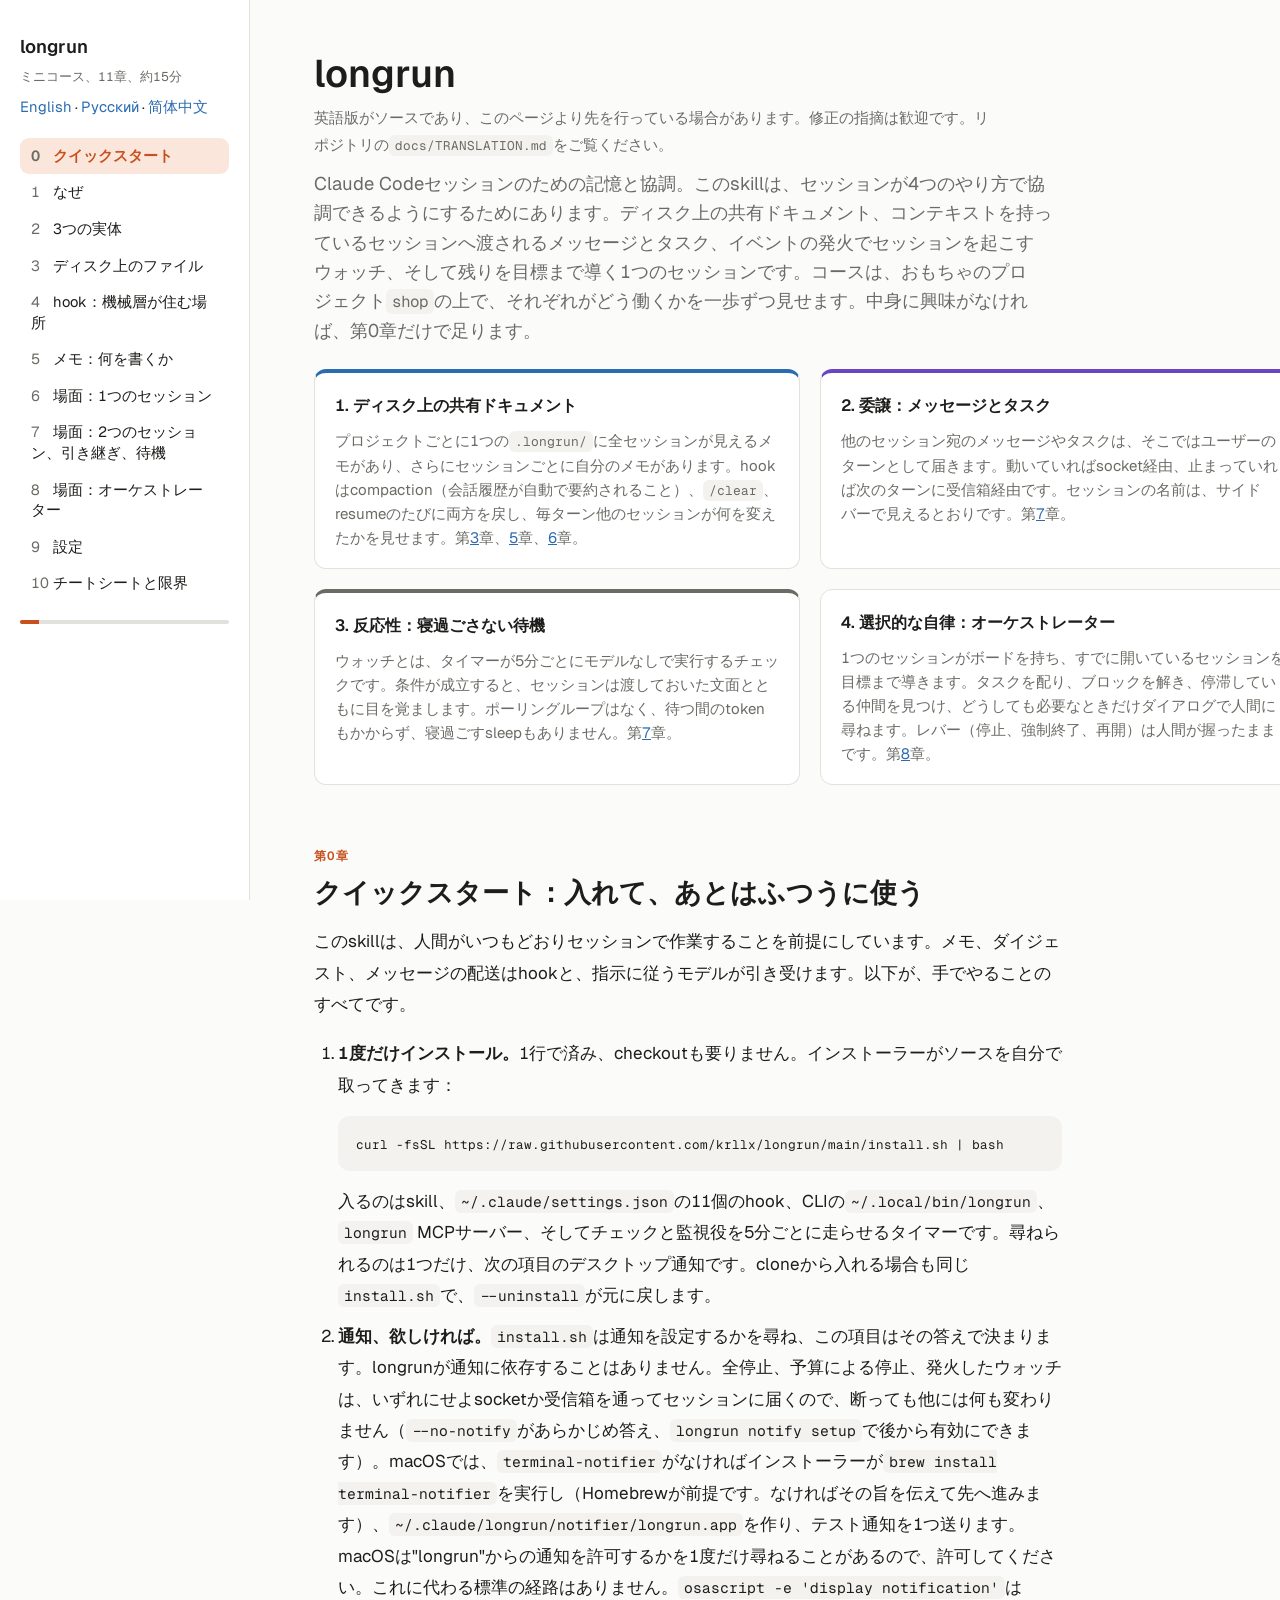
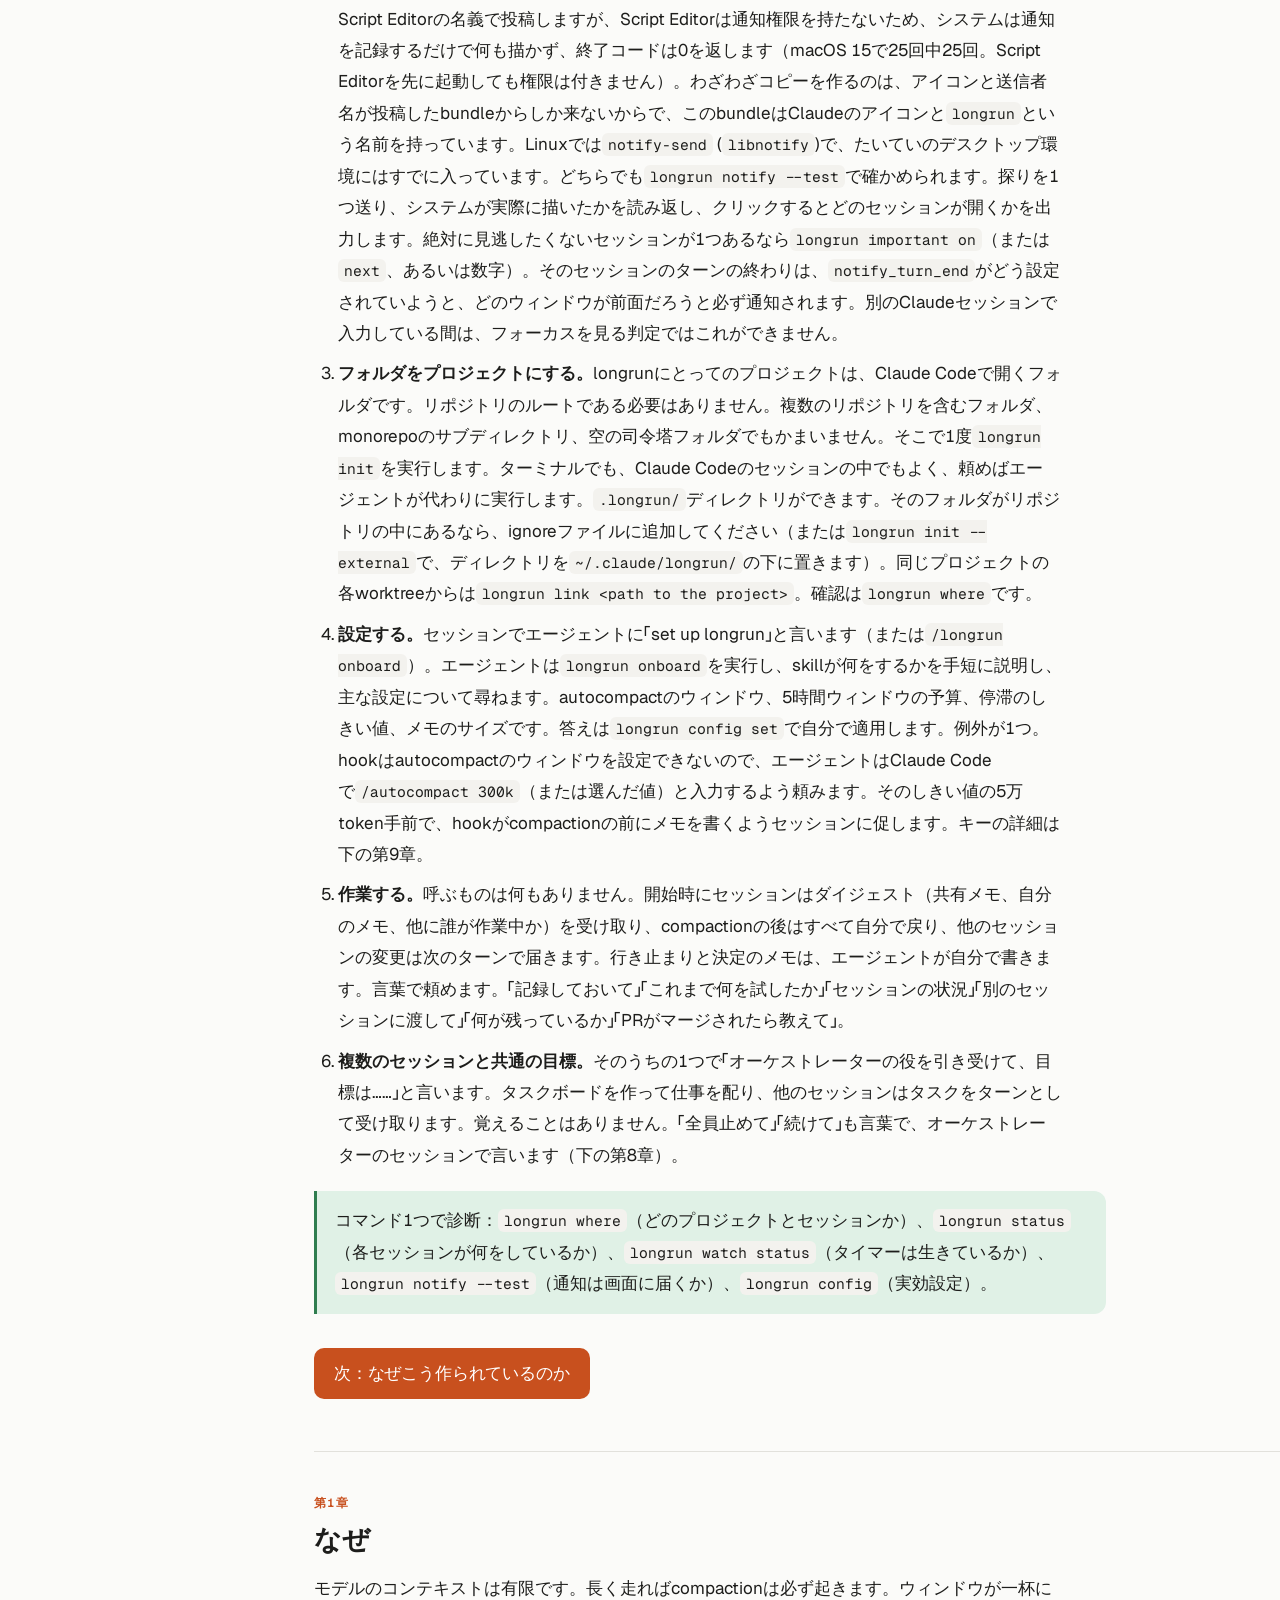
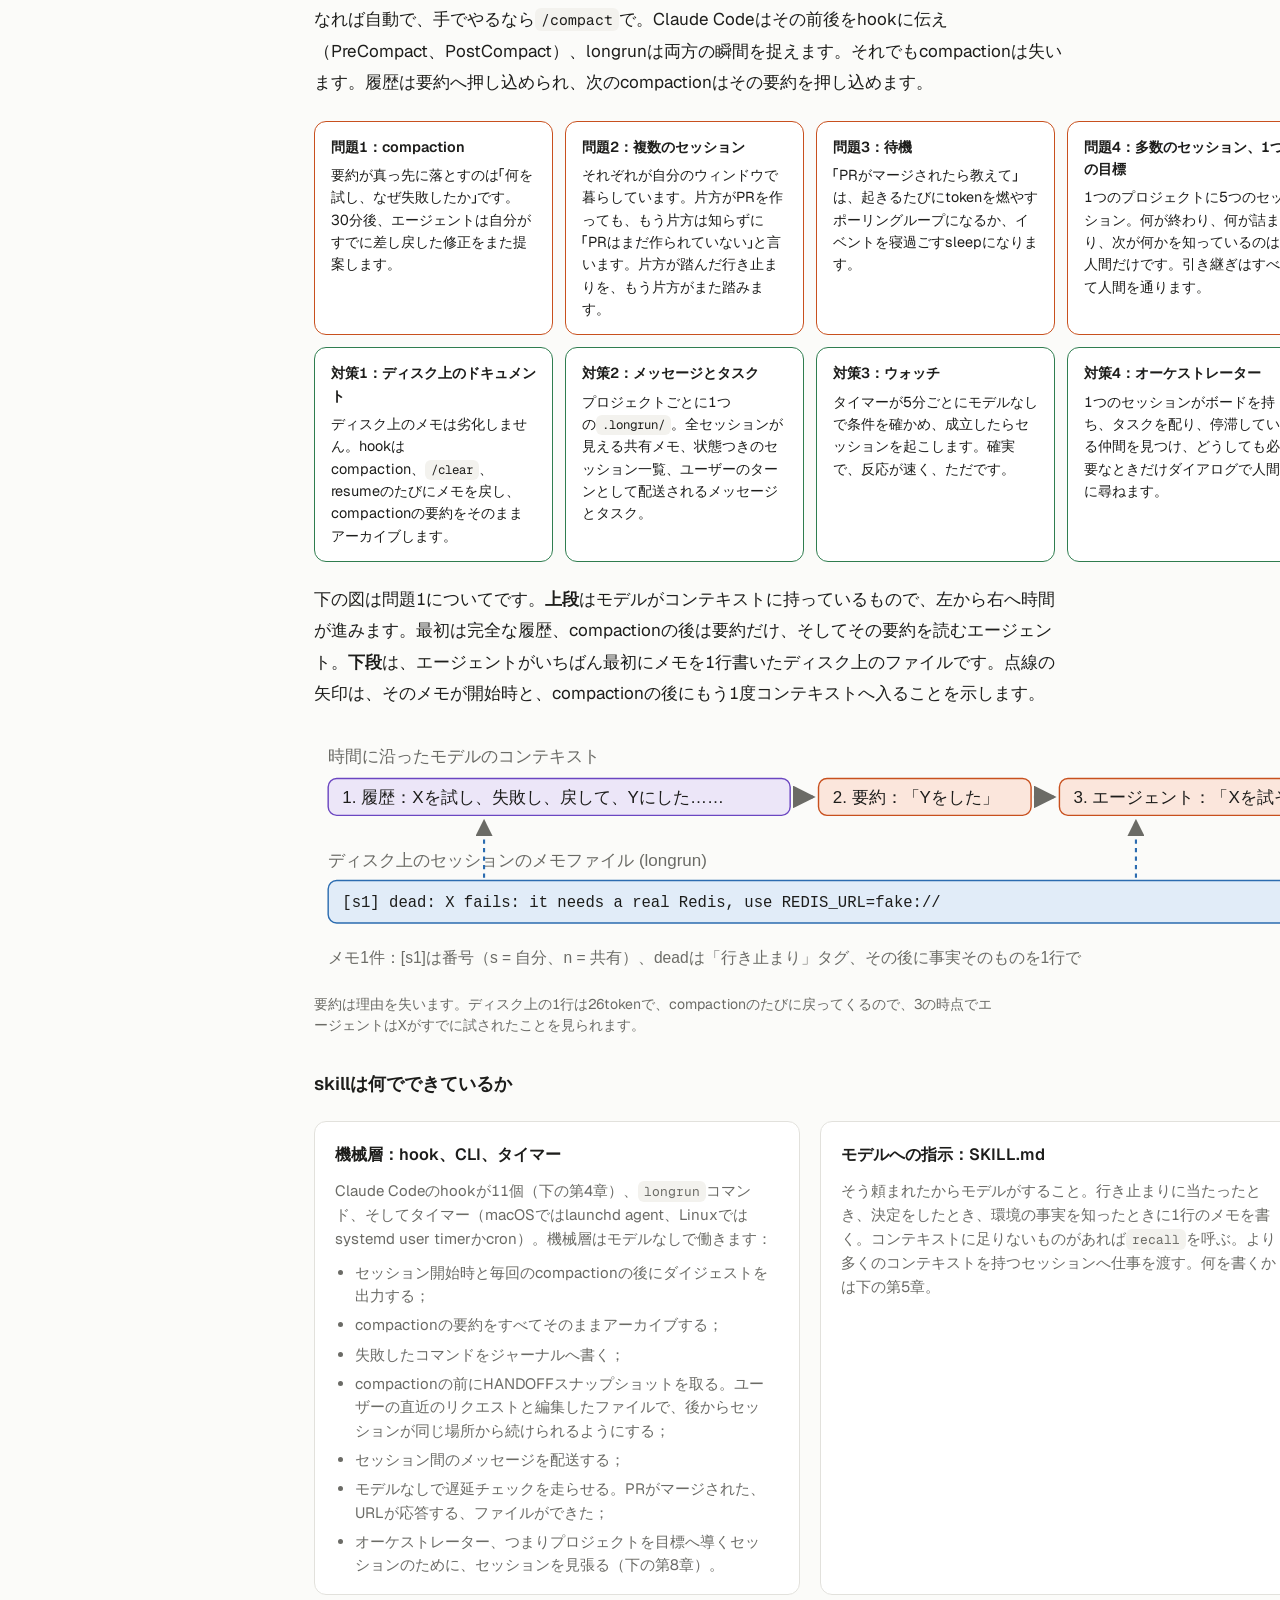
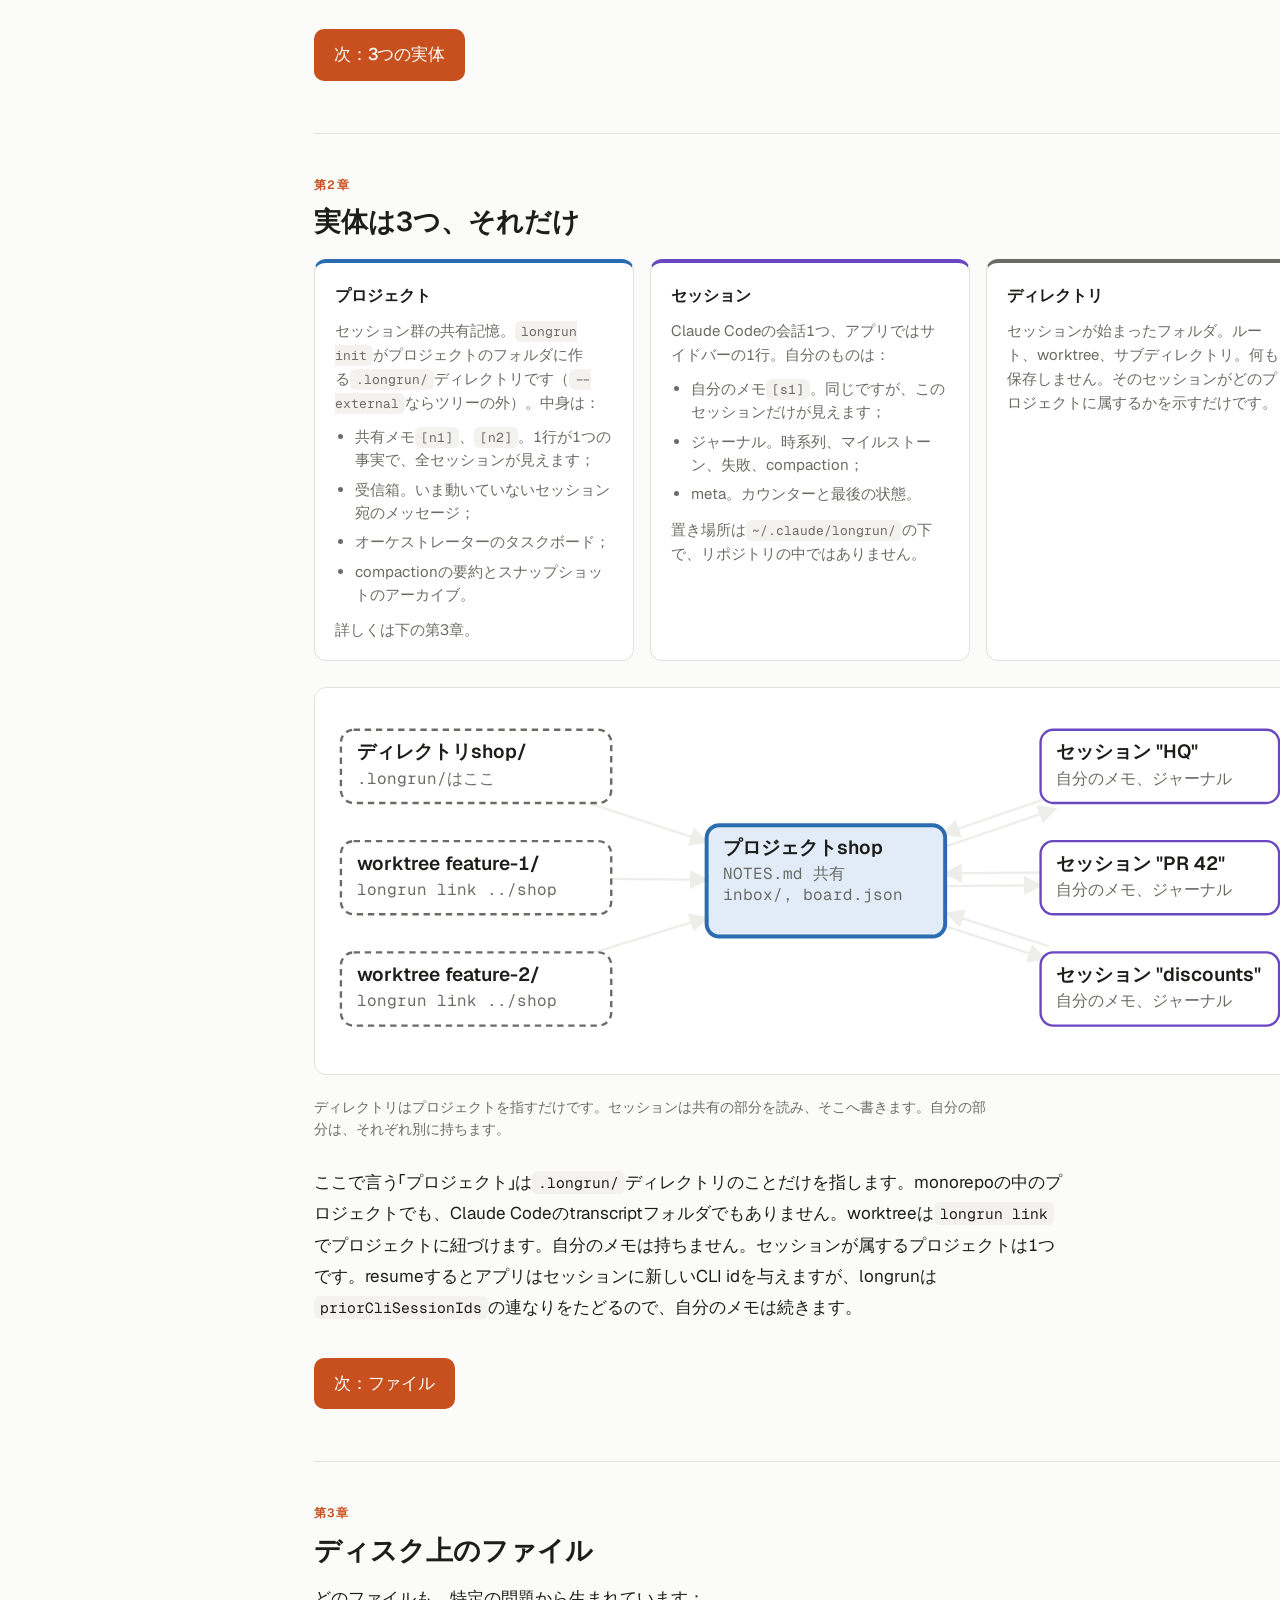
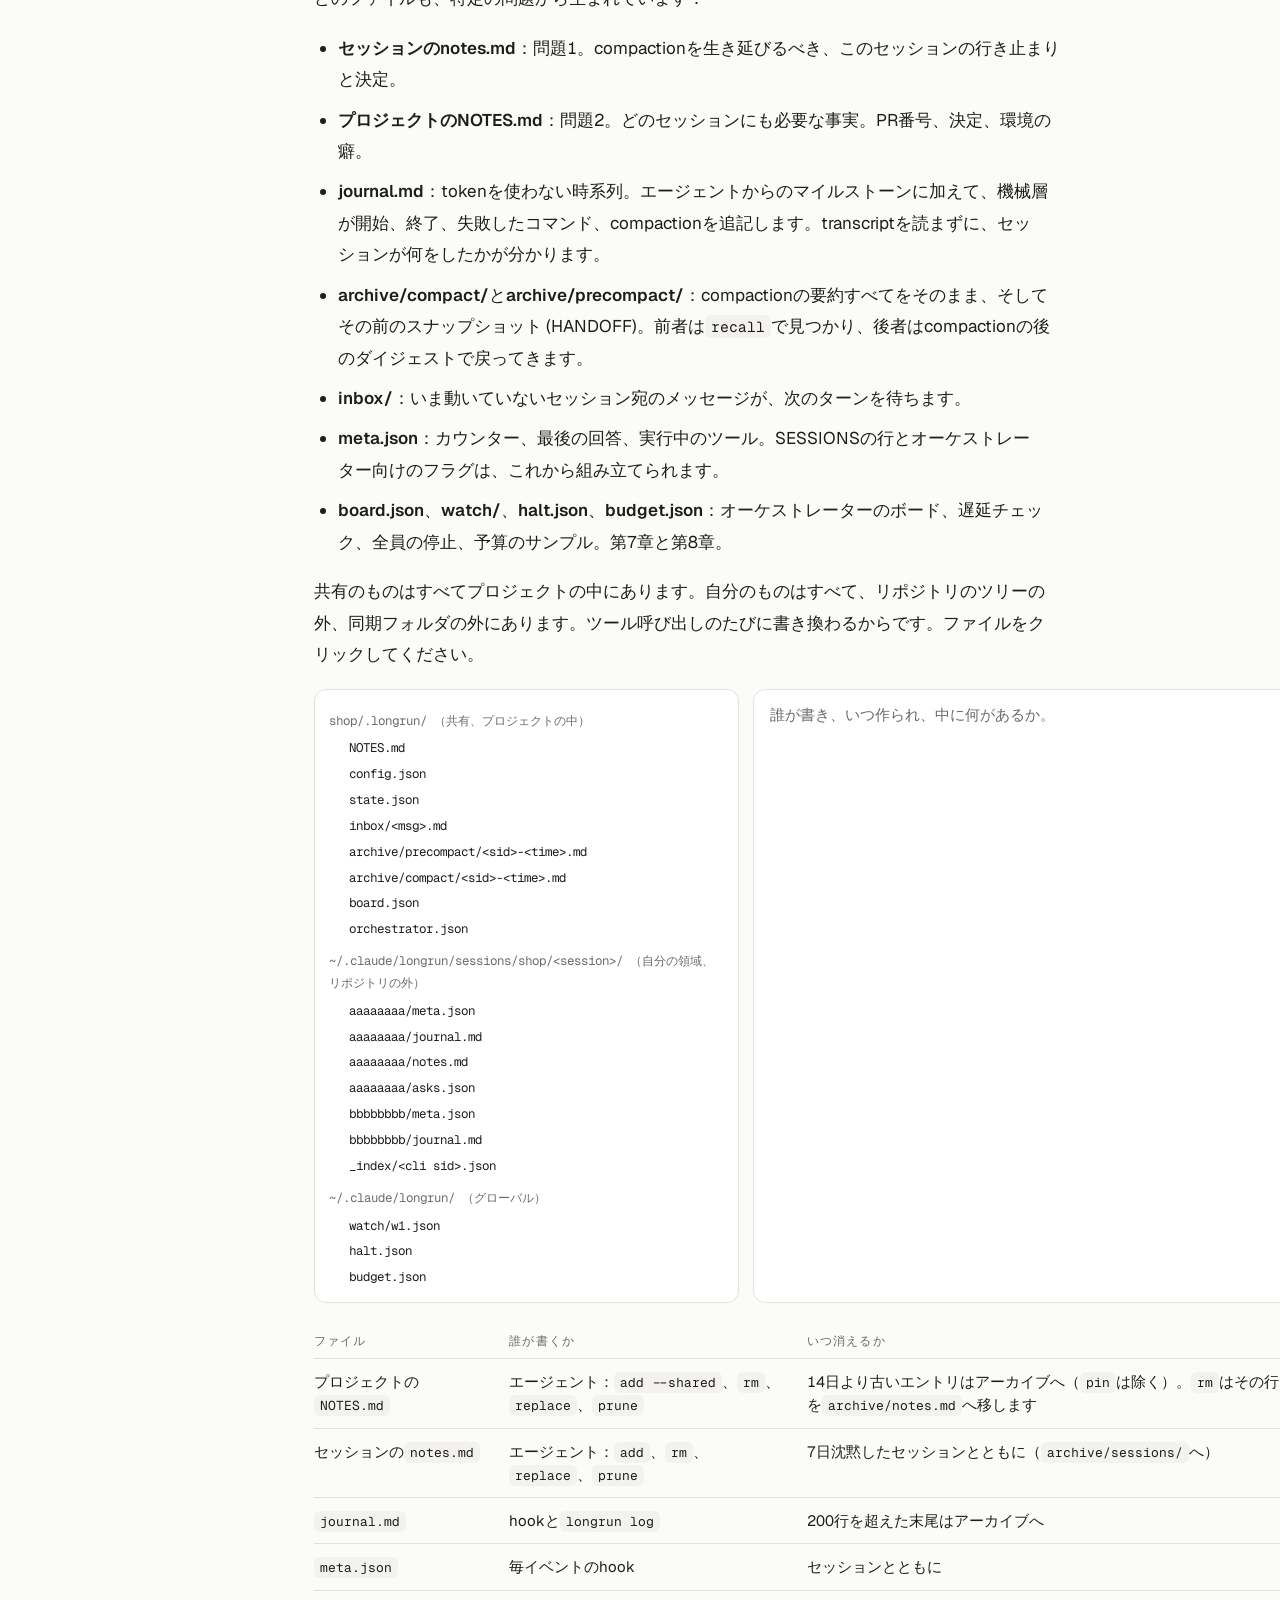
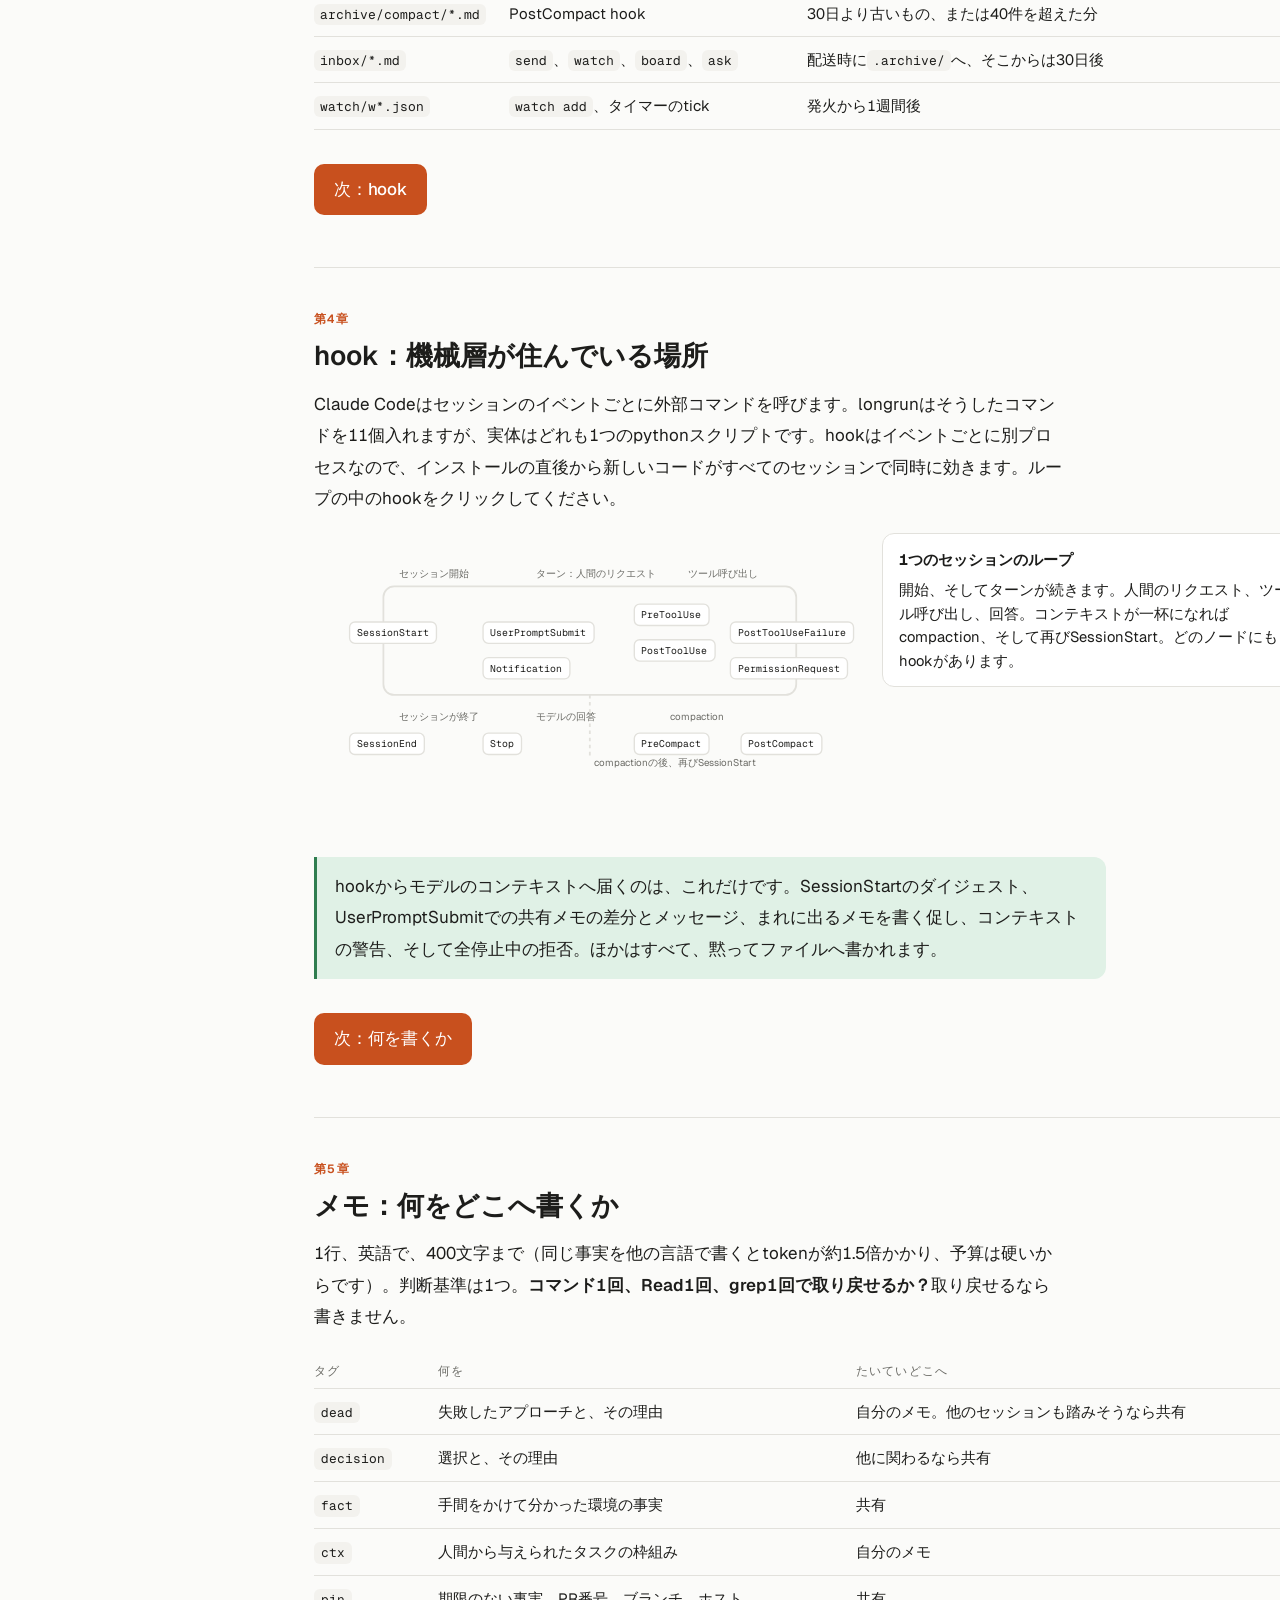
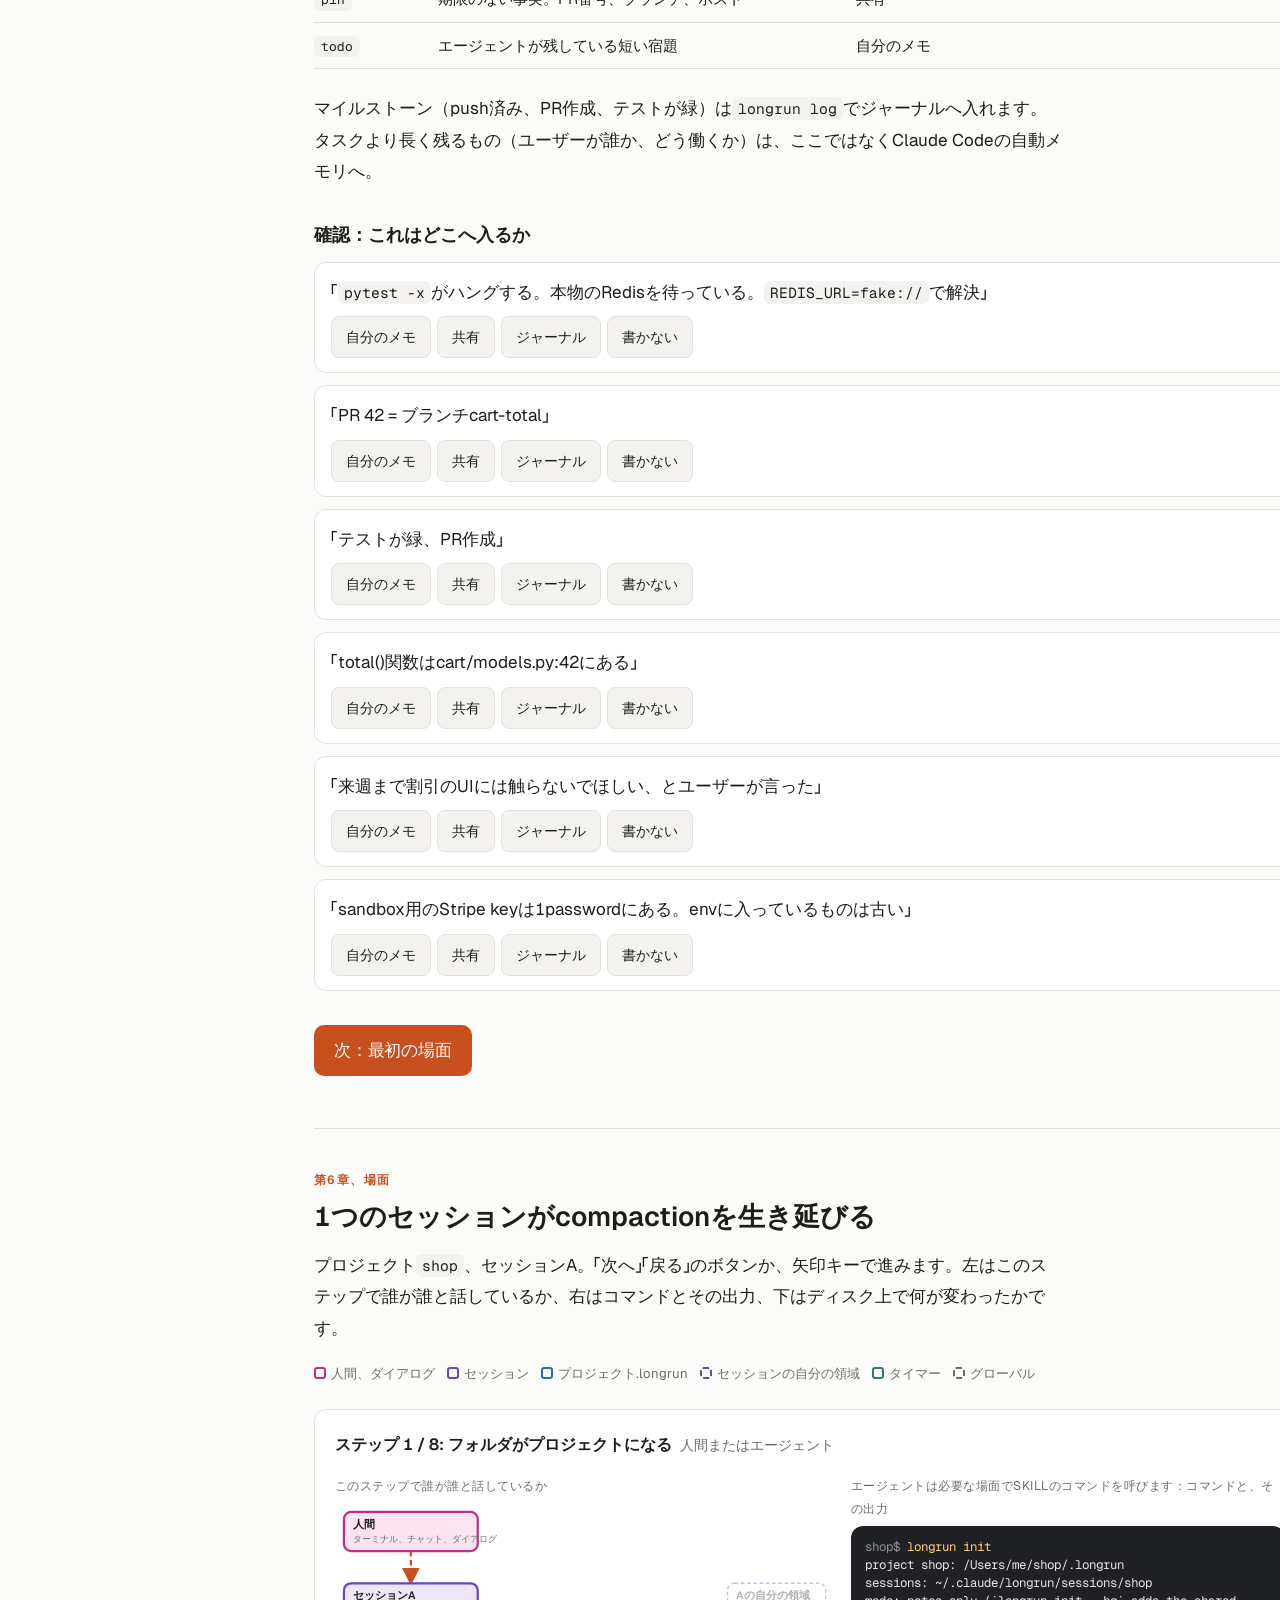
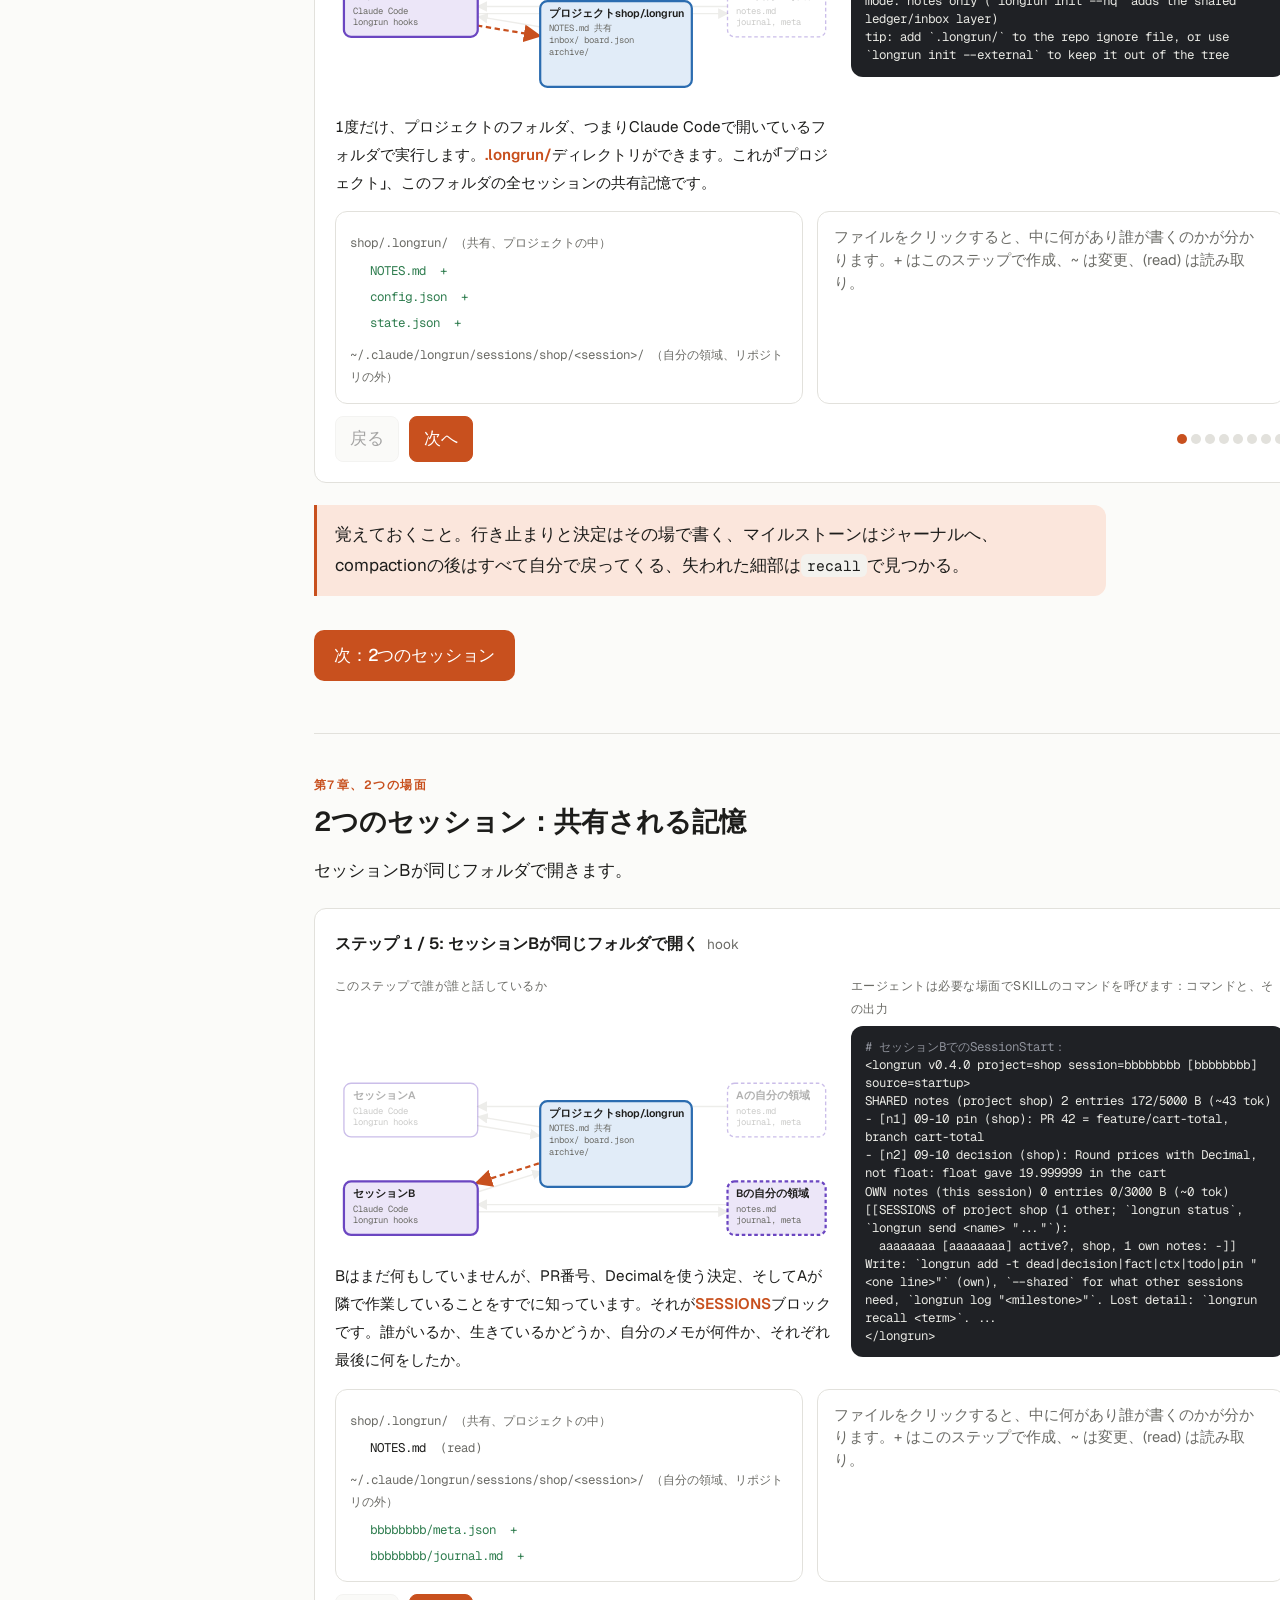
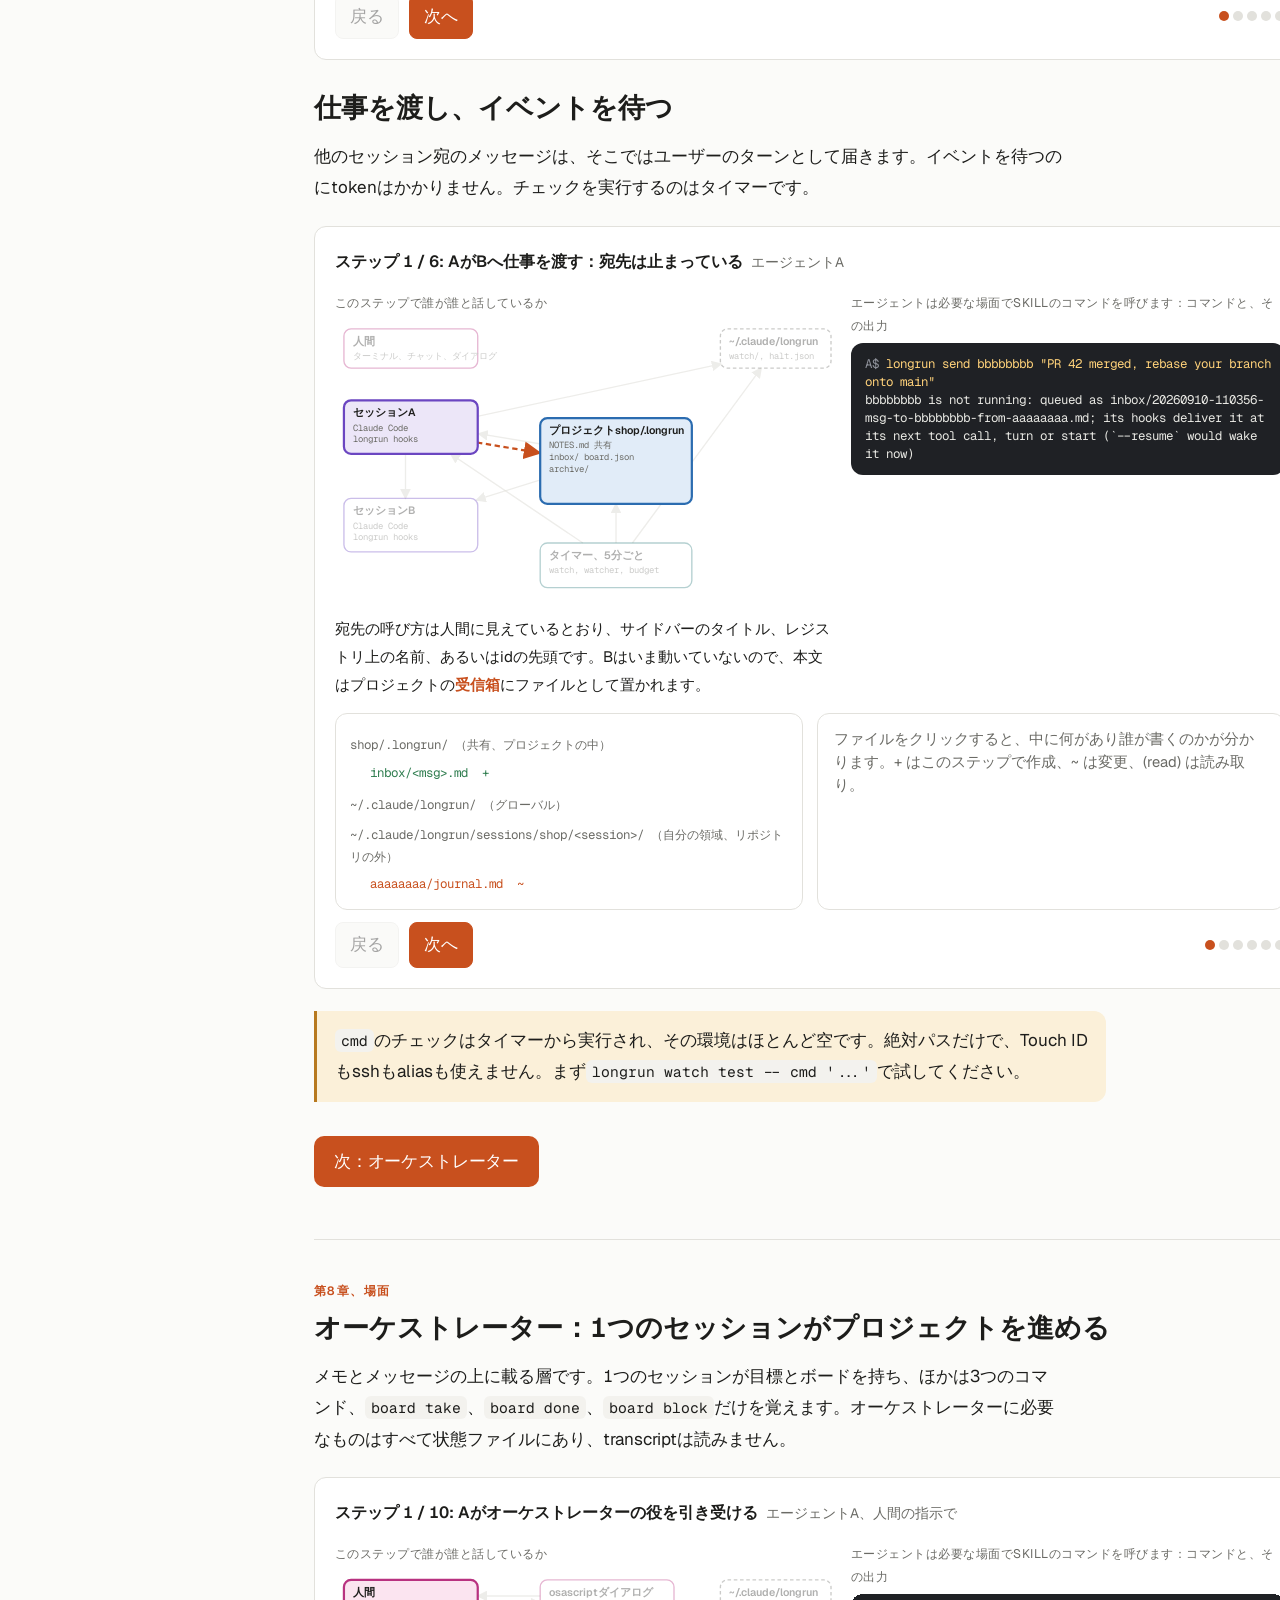
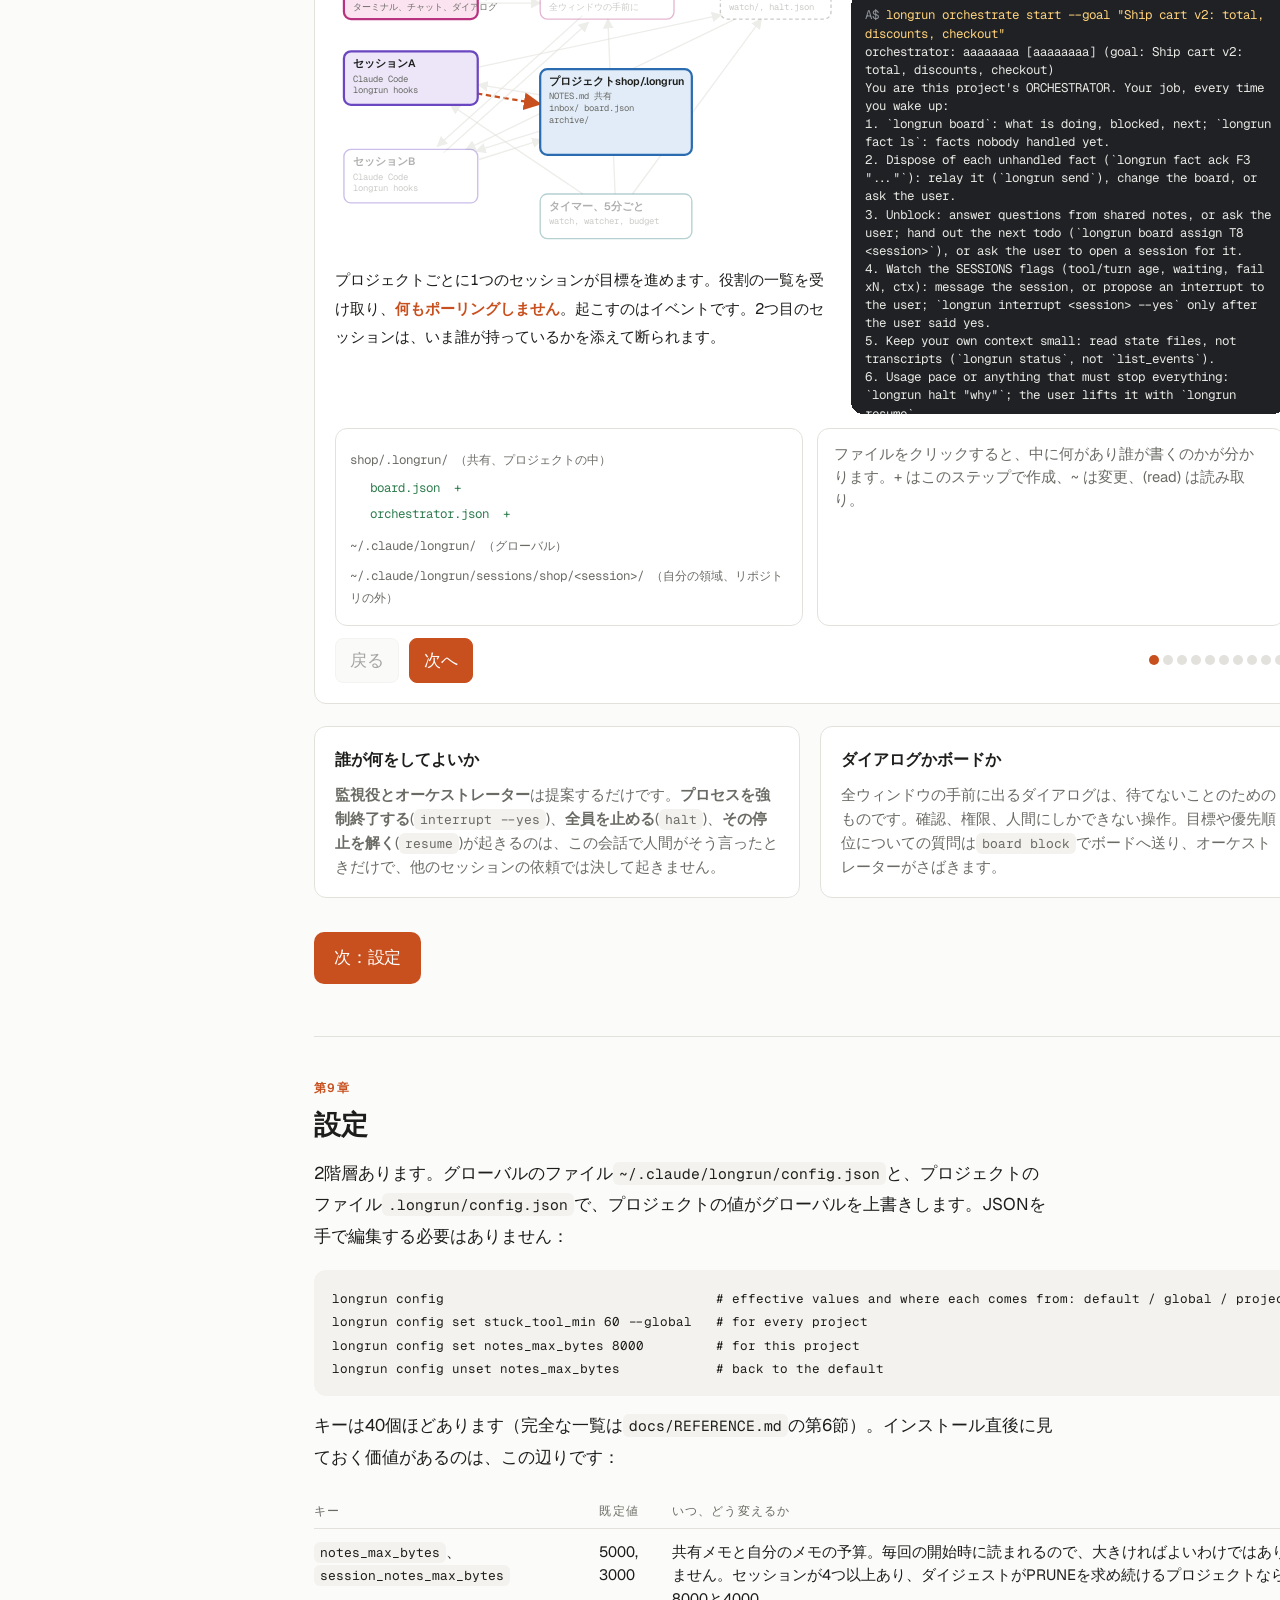
==== course/ja/index.html @ a88b52a4 "Japanese: README and the course site README.ja.md, course/ja/ and the ja.js override, plus the langu" ====
<!doctype html>
<html lang="ja">
<head>
<meta charset="utf-8">
<meta name="viewport" content="width=device-width, initial-scale=1">
<title>longrun：ミニコース</title>
<link rel="preconnect" href="https://fonts.googleapis.com">
<link rel="preconnect" href="https://fonts.gstatic.com" crossorigin>
<link href="https://fonts.googleapis.com/css2?family=Geist:wght@300..700&family=Geist+Mono:wght@300..600&family=Inter:wght@300..700&display=swap" rel="stylesheet">
<link rel="stylesheet" href="../style.css">
</head>
<body>
<div class="layout">
<nav class="side">
  <div class="brand">longrun <small>ミニコース、11章、約15分</small></div>
  <div class="lang"><a href="../">English</a></div>
  <ol>
    <li><a href="#l0"><span class="num">0</span>クイックスタート</a></li>
    <li><a href="#l1"><span class="num">1</span>なぜ</a></li>
    <li><a href="#l2"><span class="num">2</span>3つの実体</a></li>
    <li><a href="#l3"><span class="num">3</span>ディスク上のファイル</a></li>
    <li><a href="#l4"><span class="num">4</span>hook：機械層が住む場所</a></li>
    <li><a href="#l5"><span class="num">5</span>メモ：何を書くか</a></li>
    <li><a href="#l6"><span class="num">6</span>場面：1つのセッション</a></li>
    <li><a href="#l7"><span class="num">7</span>場面：2つのセッション、引き継ぎ、待機</a></li>
    <li><a href="#l8"><span class="num">8</span>場面：オーケストレーター</a></li>
    <li><a href="#l9"><span class="num">9</span>設定</a></li>
    <li><a href="#l10"><span class="num">10</span>チートシートと限界</a></li>
  </ol>
  <div class="progress"><i></i></div>
</nav>
<main>

<h1>longrun</h1>
<p style="color:var(--muted);font-size:0.92rem;margin-bottom:10px">英語版がソースであり、このページより先を行っている場合があります。修正の指摘は歓迎です。リポジトリの<code>docs/TRANSLATION.md</code>をご覧ください。</p>
<p class="lead">Claude Codeセッションのための記憶と協調。このskillは、セッションが4つのやり方で協調できるようにするためにあります。ディスク上の共有ドキュメント、コンテキストを持っているセッションへ渡されるメッセージとタスク、イベントの発火でセッションを起こすウォッチ、そして残りを目標まで導く1つのセッションです。コースは、おもちゃのプロジェクト<code>shop</code>の上で、それぞれがどう働くかを一歩ずつ見せます。中身に興味がなければ、第0章だけで足ります。</p>
<div class="grid2">
  <div class="card project"><h4>1. ディスク上の共有ドキュメント</h4><p>プロジェクトごとに1つの<code>.longrun/</code>に全セッションが見えるメモがあり、さらにセッションごとに自分のメモがあります。hookはcompaction（会話履歴が自動で要約されること）、<code>/clear</code>、resumeのたびに両方を戻し、毎ターン他のセッションが何を変えたかを見せます。第<a href="#l3">3</a>章、<a href="#l5">5</a>章、<a href="#l6">6</a>章。</p></div>
  <div class="card session"><h4>2. 委譲：メッセージとタスク</h4><p>他のセッション宛のメッセージやタスクは、そこではユーザーのターンとして届きます。動いていればsocket経由、止まっていれば次のターンに受信箱経由です。セッションの名前は、サイドバーで見えるとおりです。第<a href="#l7">7</a>章。</p></div>
  <div class="card dir"><h4>3. 反応性：寝過ごさない待機</h4><p>ウォッチとは、タイマーが5分ごとにモデルなしで実行するチェックです。条件が成立すると、セッションは渡しておいた文面とともに目を覚まします。ポーリングループはなく、待つ間のtokenもかからず、寝過ごすsleepもありません。第<a href="#l7">7</a>章。</p></div>
  <div class="card"><h4>4. 選択的な自律：オーケストレーター</h4><p>1つのセッションがボードを持ち、すでに開いているセッションを目標まで導きます。タスクを配り、ブロックを解き、停滞している仲間を見つけ、どうしても必要なときだけダイアログで人間に尋ねます。レバー（停止、強制終了、再開）は人間が握ったままです。第<a href="#l8">8</a>章。</p></div>
</div>

<section class="lesson" id="l0">
<div class="kicker">第0章</div>
<h2>クイックスタート：入れて、あとはふつうに使う</h2>
<p>このskillは、人間がいつもどおりセッションで作業することを前提にしています。メモ、ダイジェスト、メッセージの配送はhookと、指示に従うモデルが引き受けます。以下が、手でやることのすべてです。</p>
<ol>
<li><b>1度だけインストール。</b>1行で済み、checkoutも要りません。インストーラーがソースを自分で取ってきます：
<pre><code>curl -fsSL https://raw.githubusercontent.com/krllx/longrun/main/install.sh | bash</code></pre>
入るのはskill、<code>~/.claude/settings.json</code>の11個のhook、CLIの<code>~/.local/bin/longrun</code>、<code>longrun</code> MCPサーバー、そしてチェックと監視役を5分ごとに走らせるタイマーです。尋ねられるのは1つだけ、次の項目のデスクトップ通知です。cloneから入れる場合も同じ<code>install.sh</code>で、<code>--uninstall</code>が元に戻します。</li>
<li><b>通知、欲しければ。</b><code>install.sh</code>は通知を設定するかを尋ね、この項目はその答えで決まります。longrunが通知に依存することはありません。全停止、予算による停止、発火したウォッチは、いずれにせよsocketか受信箱を通ってセッションに届くので、断っても他には何も変わりません（<code>--no-notify</code>があらかじめ答え、<code>longrun notify setup</code>で後から有効にできます）。macOSでは、<code>terminal-notifier</code>がなければインストーラーが<code>brew install terminal-notifier</code>を実行し（Homebrewが前提です。なければその旨を伝えて先へ進みます）、<code>~/.claude/longrun/notifier/longrun.app</code>を作り、テスト通知を1つ送ります。macOSは"longrun"からの通知を許可するかを1度だけ尋ねることがあるので、許可してください。これに代わる標準の経路はありません。<code>osascript -e 'display notification'</code>はScript Editorの名義で投稿しますが、Script Editorは通知権限を持たないため、システムは通知を記録するだけで何も描かず、終了コードは0を返します（macOS 15で25回中25回。Script Editorを先に起動しても権限は付きません）。わざわざコピーを作るのは、アイコンと送信者名が投稿したbundleからしか来ないからで、このbundleはClaudeのアイコンと<code>longrun</code>という名前を持っています。Linuxでは<code>notify-send</code> (<code>libnotify</code>)で、たいていのデスクトップ環境にはすでに入っています。どちらでも<code>longrun notify --test</code>で確かめられます。探りを1つ送り、システムが実際に描いたかを読み返し、クリックするとどのセッションが開くかを出力します。絶対に見逃したくないセッションが1つあるなら<code>longrun important on</code>（または<code>next</code>、あるいは数字）。そのセッションのターンの終わりは、<code>notify_turn_end</code>がどう設定されていようと、どのウィンドウが前面だろうと必ず通知されます。別のClaudeセッションで入力している間は、フォーカスを見る判定ではこれができません。</li>
<li><b>フォルダをプロジェクトにする。</b>longrunにとってのプロジェクトは、Claude Codeで開くフォルダです。リポジトリのルートである必要はありません。複数のリポジトリを含むフォルダ、monorepoのサブディレクトリ、空の司令塔フォルダでもかまいません。そこで1度<code>longrun init</code>を実行します。ターミナルでも、Claude Codeのセッションの中でもよく、頼めばエージェントが代わりに実行します。<code>.longrun/</code>ディレクトリができます。そのフォルダがリポジトリの中にあるなら、ignoreファイルに追加してください（または<code>longrun init --external</code>で、ディレクトリを<code>~/.claude/longrun/</code>の下に置きます）。同じプロジェクトの各worktreeからは<code>longrun link &lt;path to the project&gt;</code>。確認は<code>longrun where</code>です。</li>
<li><b>設定する。</b>セッションでエージェントに「set up longrun」と言います（または<code>/longrun onboard</code>）。エージェントは<code>longrun onboard</code>を実行し、skillが何をするかを手短に説明し、主な設定について尋ねます。autocompactのウィンドウ、5時間ウィンドウの予算、停滞のしきい値、メモのサイズです。答えは<code>longrun config set</code>で自分で適用します。例外が1つ。hookはautocompactのウィンドウを設定できないので、エージェントはClaude Codeで<code>/autocompact 300k</code>（または選んだ値）と入力するよう頼みます。そのしきい値の5万token手前で、hookがcompactionの前にメモを書くようセッションに促します。キーの詳細は下の第9章。</li>
<li><b>作業する。</b>呼ぶものは何もありません。開始時にセッションはダイジェスト（共有メモ、自分のメモ、他に誰が作業中か）を受け取り、compactionの後はすべて自分で戻り、他のセッションの変更は次のターンで届きます。行き止まりと決定のメモは、エージェントが自分で書きます。言葉で頼めます。「記録しておいて」「これまで何を試したか」「セッションの状況」「別のセッションに渡して」「何が残っているか」「PRがマージされたら教えて」。</li>
<li><b>複数のセッションと共通の目標。</b>そのうちの1つで「オーケストレーターの役を引き受けて、目標は……」と言います。タスクボードを作って仕事を配り、他のセッションはタスクをターンとして受け取ります。覚えることはありません。「全員止めて」「続けて」も言葉で、オーケストレーターのセッションで言います（下の第8章）。</li>
</ol>
<div class="callout ok">コマンド1つで診断：<code>longrun where</code>（どのプロジェクトとセッションか）、<code>longrun status</code>（各セッションが何をしているか）、<code>longrun watch status</code>（タイマーは生きているか）、<code>longrun notify --test</code>（通知は画面に届くか）、<code>longrun config</code>（実効設定）。</div>
<div class="next"><a href="#l1">次：なぜこう作られているのか</a></div>
</section>

<section class="lesson" id="l1">
<div class="kicker">第1章</div>
<h2>なぜ</h2>
<p>モデルのコンテキストは有限です。長く走ればcompactionは必ず起きます。ウィンドウが一杯になれば自動で、手でやるなら<code>/compact</code>で。Claude Codeはその前後をhookに伝え（PreCompact、PostCompact）、longrunは両方の瞬間を捉えます。それでもcompactionは失います。履歴は要約へ押し込められ、次のcompactionはその要約を押し込めます。</p>
<div class="stripe">
  <div class="s bad"><b>問題1：compaction</b>要約が真っ先に落とすのは「何を試し、なぜ失敗したか」です。30分後、エージェントは自分がすでに差し戻した修正をまた提案します。</div>
  <div class="s bad"><b>問題2：複数のセッション</b>それぞれが自分のウィンドウで暮らしています。片方がPRを作っても、もう片方は知らずに「PRはまだ作られていない」と言います。片方が踏んだ行き止まりを、もう片方がまた踏みます。</div>
  <div class="s bad"><b>問題3：待機</b>「PRがマージされたら教えて」は、起きるたびにtokenを燃やすポーリングループになるか、イベントを寝過ごすsleepになります。</div>
  <div class="s bad"><b>問題4：多数のセッション、1つの目標</b>1つのプロジェクトに5つのセッション。何が終わり、何が詰まり、次が何かを知っているのは人間だけです。引き継ぎはすべて人間を通ります。</div>
  <div class="s good"><b>対策1：ディスク上のドキュメント</b>ディスク上のメモは劣化しません。hookはcompaction、<code>/clear</code>、resumeのたびにメモを戻し、compactionの要約をそのままアーカイブします。</div>
  <div class="s good"><b>対策2：メッセージとタスク</b>プロジェクトごとに1つの<code>.longrun/</code>。全セッションが見える共有メモ、状態つきのセッション一覧、ユーザーのターンとして配送されるメッセージとタスク。</div>
  <div class="s good"><b>対策3：ウォッチ</b>タイマーが5分ごとにモデルなしで条件を確かめ、成立したらセッションを起こします。確実で、反応が速く、ただです。</div>
  <div class="s good"><b>対策4：オーケストレーター</b>1つのセッションがボードを持ち、タスクを配り、停滞している仲間を見つけ、どうしても必要なときだけダイアログで人間に尋ねます。</div>
</div>
<p>下の図は問題1についてです。<b>上段</b>はモデルがコンテキストに持っているもので、左から右へ時間が進みます。最初は完全な履歴、compactionの後は要約だけ、そしてその要約を読むエージェント。<b>下段</b>は、エージェントがいちばん最初にメモを1行書いたディスク上のファイルです。点線の矢印は、そのメモが開始時と、compactionの後にもう1度コンテキストへ入ることを示します。</p>
<figure>
<svg viewBox="0 0 700 175" xmlns="http://www.w3.org/2000/svg" font-family="-apple-system, Hiragino Sans, Segoe UI, sans-serif" font-size="12">
  <text x="10" y="18" fill="var(--muted)">時間に沿ったモデルのコンテキスト</text>
  <rect x="10" y="30" width="326" height="26" rx="6" fill="var(--session-soft)" stroke="var(--session)"/>
  <text x="20" y="47" fill="var(--fg)">1. 履歴：Xを試し、失敗し、戻して、Yにした……</text>
  <path d="M338,43 L352,43" stroke="var(--muted)" stroke-width="2" marker-end="url(#a1)"/>
  <rect x="356" y="30" width="150" height="26" rx="6" fill="var(--accent-soft)" stroke="var(--accent)"/>
  <text x="366" y="47" fill="var(--fg)">2. 要約：「Yをした」</text>
  <path d="M508,43 L522,43" stroke="var(--muted)" stroke-width="2" marker-end="url(#a1)"/>
  <rect x="526" y="30" width="164" height="26" rx="6" fill="var(--accent-soft)" stroke="var(--accent)"/>
  <text x="536" y="47" fill="var(--fg)">3. エージェント：「Xを試そう」</text>
  <text x="10" y="92" fill="var(--muted)">ディスク上のセッションのメモファイル (longrun)</text>
  <rect x="10" y="102" width="680" height="30" rx="6" fill="var(--project-soft)" stroke="var(--project)"/>
  <text x="20" y="121" fill="var(--fg)" font-family="ui-monospace, Menlo, monospace" font-size="11">[s1] dead: X fails: it needs a real Redis, use REDIS_URL=fake://</text>
  <text x="10" y="160" fill="var(--muted)" font-size="11">メモ1件：[s1]は番号（s = 自分、n = 共有）、deadは「行き止まり」タグ、その後に事実そのものを1行で</text>
  <path d="M120,100 L120,60" stroke="var(--project)" stroke-width="1.5" stroke-dasharray="3 3" marker-end="url(#a1)"/>
  <path d="M580,100 L580,60" stroke="var(--project)" stroke-width="1.5" stroke-dasharray="3 3" marker-end="url(#a1)"/>
  <defs><marker id="a1" markerWidth="8" markerHeight="8" refX="7" refY="4" orient="auto"><path d="M0,0 L8,4 L0,8 z" fill="var(--muted)"/></marker></defs>
</svg>
<figcaption>要約は理由を失います。ディスク上の1行は26tokenで、compactionのたびに戻ってくるので、3の時点でエージェントはXがすでに試されたことを見られます。</figcaption>
</figure>
<h3>skillは何でできているか</h3>
<div class="grid2">
  <div class="card"><h4>機械層：hook、CLI、タイマー</h4><p>Claude Codeのhookが11個（下の第4章）、<code>longrun</code>コマンド、そしてタイマー（macOSではlaunchd agent、Linuxではsystemd user timerかcron）。機械層はモデルなしで働きます：</p>
  <ul>
  <li>セッション開始時と毎回のcompactionの後にダイジェストを出力する；</li>
  <li>compactionの要約をすべてそのままアーカイブする；</li>
  <li>失敗したコマンドをジャーナルへ書く；</li>
  <li>compactionの前にHANDOFFスナップショットを取る。ユーザーの直近のリクエストと編集したファイルで、後からセッションが同じ場所から続けられるようにする；</li>
  <li>セッション間のメッセージを配送する；</li>
  <li>モデルなしで遅延チェックを走らせる。PRがマージされた、URLが応答する、ファイルができた；</li>
  <li>オーケストレーター、つまりプロジェクトを目標へ導くセッションのために、セッションを見張る（下の第8章）。</li>
  </ul></div>
  <div class="card"><h4>モデルへの指示：SKILL.md</h4><p>そう頼まれたからモデルがすること。行き止まりに当たったとき、決定をしたとき、環境の事実を知ったときに1行のメモを書く。コンテキストに足りないものがあれば<code>recall</code>を呼ぶ。より多くのコンテキストを持つセッションへ仕事を渡す。何を書くかは下の第5章。</p></div>
</div>
<div class="next"><a href="#l2">次：3つの実体</a></div>
</section>

<section class="lesson" id="l2">
<div class="kicker">第2章</div>
<h2>実体は3つ、それだけ</h2>
<div class="grid3">
  <div class="card project"><h4>プロジェクト</h4><p>セッション群の共有記憶。<code>longrun init</code>がプロジェクトのフォルダに作る<code>.longrun/</code>ディレクトリです（<code>--external</code>ならツリーの外）。中身は：</p>
  <ul>
  <li>共有メモ<code>[n1]</code>、<code>[n2]</code>。1行が1つの事実で、全セッションが見えます；</li>
  <li>受信箱。いま動いていないセッション宛のメッセージ；</li>
  <li>オーケストレーターのタスクボード；</li>
  <li>compactionの要約とスナップショットのアーカイブ。</li>
  </ul><p>詳しくは下の第3章。</p></div>
  <div class="card session"><h4>セッション</h4><p>Claude Codeの会話1つ、アプリではサイドバーの1行。自分のものは：</p>
  <ul>
  <li>自分のメモ<code>[s1]</code>。同じですが、このセッションだけが見えます；</li>
  <li>ジャーナル。時系列、マイルストーン、失敗、compaction；</li>
  <li>meta。カウンターと最後の状態。</li>
  </ul><p>置き場所は<code>~/.claude/longrun/</code>の下で、リポジトリの中ではありません。</p></div>
  <div class="card dir"><h4>ディレクトリ</h4><p>セッションが始まったフォルダ。ルート、worktree、サブディレクトリ。何も保存しません。そのセッションがどのプロジェクトに属するかを示すだけです。</p></div>
</div>
<figure id="fig-entities"></figure>
<p>ここで言う「プロジェクト」は<code>.longrun/</code>ディレクトリのことだけを指します。monorepoの中のプロジェクトでも、Claude Codeのtranscriptフォルダでもありません。worktreeは<code>longrun link</code>でプロジェクトに紐づけます。自分のメモは持ちません。セッションが属するプロジェクトは1つです。resumeするとアプリはセッションに新しいCLI idを与えますが、longrunは<code>priorCliSessionIds</code>の連なりをたどるので、自分のメモは続きます。</p>
<div class="next"><a href="#l3">次：ファイル</a></div>
</section>

<section class="lesson" id="l3">
<div class="kicker">第3章</div>
<h2>ディスク上のファイル</h2>
<p>どのファイルも、特定の問題から生まれています：</p>
<ul>
<li><b>セッションのnotes.md</b>：問題1。compactionを生き延びるべき、このセッションの行き止まりと決定。</li>
<li><b>プロジェクトのNOTES.md</b>：問題2。どのセッションにも必要な事実。PR番号、決定、環境の癖。</li>
<li><b>journal.md</b>：tokenを使わない時系列。エージェントからのマイルストーンに加えて、機械層が開始、終了、失敗したコマンド、compactionを追記します。transcriptを読まずに、セッションが何をしたかが分かります。</li>
<li><b>archive/compact/</b>と<b>archive/precompact/</b>：compactionの要約すべてをそのまま、そしてその前のスナップショット (HANDOFF)。前者は<code>recall</code>で見つかり、後者はcompactionの後のダイジェストで戻ってきます。</li>
<li><b>inbox/</b>：いま動いていないセッション宛のメッセージが、次のターンを待ちます。</li>
<li><b>meta.json</b>：カウンター、最後の回答、実行中のツール。SESSIONSの行とオーケストレーター向けのフラグは、これから組み立てられます。</li>
<li><b>board.json</b>、<b>watch/</b>、<b>halt.json</b>、<b>budget.json</b>：オーケストレーターのボード、遅延チェック、全員の停止、予算のサンプル。第7章と第8章。</li>
</ul>
<p>共有のものはすべてプロジェクトの中にあります。自分のものはすべて、リポジトリのツリーの外、同期フォルダの外にあります。ツール呼び出しのたびに書き換わるからです。ファイルをクリックしてください。</p>
<div class="files"><div class="tree" id="tree-all"></div><div class="fileinfo" id="tree-all-info"><span style="color:var(--muted)">誰が書き、いつ作られ、中に何があるか。</span></div></div>
<table>
<tr><th>ファイル</th><th>誰が書くか</th><th>いつ消えるか</th></tr>
<tr><td>プロジェクトの<code>NOTES.md</code></td><td>エージェント：<code>add --shared</code>、<code>rm</code>、<code>replace</code>、<code>prune</code></td><td>14日より古いエントリはアーカイブへ（<code>pin</code>は除く）。<code>rm</code>はその行を<code>archive/notes.md</code>へ移します</td></tr>
<tr><td>セッションの<code>notes.md</code></td><td>エージェント：<code>add</code>、<code>rm</code>、<code>replace</code>、<code>prune</code></td><td>7日沈黙したセッションとともに（<code>archive/sessions/</code>へ）</td></tr>
<tr><td><code>journal.md</code></td><td>hookと<code>longrun log</code></td><td>200行を超えた末尾はアーカイブへ</td></tr>
<tr><td><code>meta.json</code></td><td>毎イベントのhook</td><td>セッションとともに</td></tr>
<tr><td><code>archive/compact/*.md</code></td><td>PostCompact hook</td><td>30日より古いもの、または40件を超えた分</td></tr>
<tr><td><code>inbox/*.md</code></td><td><code>send</code>、<code>watch</code>、<code>board</code>、<code>ask</code></td><td>配送時に<code>.archive/</code>へ、そこからは30日後</td></tr>
<tr><td><code>watch/w*.json</code></td><td><code>watch add</code>、タイマーのtick</td><td>発火から1週間後</td></tr>
</table>
<div class="next"><a href="#l4">次：hook</a></div>
</section>

<section class="lesson" id="l4">
<div class="kicker">第4章</div>
<h2>hook：機械層が住んでいる場所</h2>
<p>Claude Codeはセッションのイベントごとに外部コマンドを呼びます。longrunはそうしたコマンドを11個入れますが、実体はどれも1つのpythonスクリプトです。hookはイベントごとに別プロセスなので、インストールの直後から新しいコードがすべてのセッションで同時に効きます。ループの中のhookをクリックしてください。</p>
<div class="hooks"><div id="hookloop"></div><div class="hookinfo" id="hookinfo"><h4>1つのセッションのループ</h4><div>開始、そしてターンが続きます。人間のリクエスト、ツール呼び出し、回答。コンテキストが一杯になればcompaction、そして再びSessionStart。どのノードにもhookがあります。</div></div></div>
<div class="callout ok">hookからモデルのコンテキストへ届くのは、これだけです。SessionStartのダイジェスト、UserPromptSubmitでの共有メモの差分とメッセージ、まれに出るメモを書く促し、コンテキストの警告、そして全停止中の拒否。ほかはすべて、黙ってファイルへ書かれます。</div>
<div class="next"><a href="#l5">次：何を書くか</a></div>
</section>

<section class="lesson" id="l5">
<div class="kicker">第5章</div>
<h2>メモ：何をどこへ書くか</h2>
<p>1行、英語で、400文字まで（同じ事実を他の言語で書くとtokenが約1.5倍かかり、予算は硬いからです）。判断基準は1つ。<b>コマンド1回、Read1回、grep1回で取り戻せるか？</b>取り戻せるなら書きません。</p>
<table>
<tr><th>タグ</th><th>何を</th><th>たいていどこへ</th></tr>
<tr><td><span class="tag">dead</span></td><td>失敗したアプローチと、その理由</td><td>自分のメモ。他のセッションも踏みそうなら共有</td></tr>
<tr><td><span class="tag">decision</span></td><td>選択と、その理由</td><td>他に関わるなら共有</td></tr>
<tr><td><span class="tag">fact</span></td><td>手間をかけて分かった環境の事実</td><td>共有</td></tr>
<tr><td><span class="tag">ctx</span></td><td>人間から与えられたタスクの枠組み</td><td>自分のメモ</td></tr>
<tr><td><span class="tag">pin</span></td><td>期限のない事実。PR番号、ブランチ、ホスト</td><td>共有</td></tr>
<tr><td><span class="tag">todo</span></td><td>エージェントが残している短い宿題</td><td>自分のメモ</td></tr>
</table>
<p>マイルストーン（push済み、PR作成、テストが緑）は<code>longrun log</code>でジャーナルへ入れます。タスクより長く残るもの（ユーザーが誰か、どう働くか）は、ここではなくClaude Codeの自動メモリへ。</p>
<h3>確認：これはどこへ入るか</h3>
<div class="quiz" id="quiz"></div>
<div class="next"><a href="#l6">次：最初の場面</a></div>
</section>

<section class="lesson" id="l6">
<div class="kicker">第6章、場面</div>
<h2>1つのセッションがcompactionを生き延びる</h2>
<p>プロジェクト<code>shop</code>、セッションA。「次へ」「戻る」のボタンか、矢印キーで進みます。左はこのステップで誰が誰と話しているか、右はコマンドとその出力、下はディスク上で何が変わったかです。</p>
<div class="legend"><span class="human"><i></i>人間、ダイアログ</span><span class="session"><i></i>セッション</span><span class="project"><i></i>プロジェクト.longrun</span><span class="own"><i></i>セッションの自分の領域</span><span class="timer"><i></i>タイマー</span><span class="global"><i></i>グローバル</span></div>
<div id="p1"></div>
<div class="callout">覚えておくこと。行き止まりと決定はその場で書く、マイルストーンはジャーナルへ、compactionの後はすべて自分で戻ってくる、失われた細部は<code>recall</code>で見つかる。</div>
<div class="next"><a href="#l7">次：2つのセッション</a></div>
</section>

<section class="lesson" id="l7">
<div class="kicker">第7章、2つの場面</div>
<h2>2つのセッション：共有される記憶</h2>
<p>セッションBが同じフォルダで開きます。</p>
<div id="p2"></div>
<h2 style="margin-top:32px">仕事を渡し、イベントを待つ</h2>
<p>他のセッション宛のメッセージは、そこではユーザーのターンとして届きます。イベントを待つのにtokenはかかりません。チェックを実行するのはタイマーです。</p>
<div id="p3"></div>
<div class="callout warn"><code>cmd</code>のチェックはタイマーから実行され、その環境はほとんど空です。絶対パスだけで、Touch IDもsshもaliasも使えません。まず<code>longrun watch test -- cmd '...'</code>で試してください。</div>
<div class="next"><a href="#l8">次：オーケストレーター</a></div>
</section>

<section class="lesson" id="l8">
<div class="kicker">第8章、場面</div>
<h2>オーケストレーター：1つのセッションがプロジェクトを進める</h2>
<p>メモとメッセージの上に載る層です。1つのセッションが目標とボードを持ち、ほかは3つのコマンド、<code>board take</code>、<code>board done</code>、<code>board block</code>だけを覚えます。オーケストレーターに必要なものはすべて状態ファイルにあり、transcriptは読みません。</p>
<div id="p4"></div>
<div class="grid2">
  <div class="card"><h4>誰が何をしてよいか</h4><p><b>監視役とオーケストレーター</b>は提案するだけです。<b>プロセスを強制終了する</b>(<code>interrupt --yes</code>)、<b>全員を止める</b>(<code>halt</code>)、<b>その停止を解く</b>(<code>resume</code>)が起きるのは、この会話で人間がそう言ったときだけで、他のセッションの依頼では決して起きません。</p></div>
  <div class="card"><h4>ダイアログかボードか</h4><p>全ウィンドウの手前に出るダイアログは、待てないことのためのものです。確認、権限、人間にしかできない操作。目標や優先順位についての質問は<code>board block</code>でボードへ送り、オーケストレーターがさばきます。</p></div>
</div>
<div class="next"><a href="#l9">次：設定</a></div>
</section>

<section class="lesson" id="l9">
<div class="kicker">第9章</div>
<h2>設定</h2>
<p>2階層あります。グローバルのファイル<code>~/.claude/longrun/config.json</code>と、プロジェクトのファイル<code>.longrun/config.json</code>で、プロジェクトの値がグローバルを上書きします。JSONを手で編集する必要はありません：</p>
<pre><code>longrun config                                  # effective values and where each comes from: default / global / project
longrun config set stuck_tool_min 60 --global   # for every project
longrun config set notes_max_bytes 8000         # for this project
longrun config unset notes_max_bytes            # back to the default</code></pre>
<p>キーは40個ほどあります（完全な一覧は<code>docs/REFERENCE.md</code>の第6節）。インストール直後に見ておく価値があるのは、この辺りです：</p>
<table>
<tr><th>キー</th><th>既定値</th><th>いつ、どう変えるか</th></tr>
<tr><td><code>notes_max_bytes</code>、<code>session_notes_max_bytes</code></td><td>5000, 3000</td><td>共有メモと自分のメモの予算。毎回の開始時に読まれるので、大きければよいわけではありません。セッションが4つ以上あり、ダイジェストがPRUNEを求め続けるプロジェクトなら8000と4000。</td></tr>
<tr><td><code>notes_max_age_days</code></td><td>14</td><td>これより古いエントリはアーカイブへ（<code>pin</code>は除く）。セッションがたまにしかないプロジェクトなら30。</td></tr>
<tr><td><code>nudge_tools</code>、<code>nudge_turns</code></td><td>40, 8</td><td>メモなしで何回の呼び出し、何ターンが過ぎたら促すか（編集か失敗があった場合だけ）。うるさければ80と16。</td></tr>
<tr><td><code>ctx_warn_before</code></td><td>50000</td><td>自動compactionのウィンドウの何token手前でメモを促すか。Claude Codeの<code>/autocompact 300k</code>と組み合わせて働きます。50kで足ります。</td></tr>
<tr><td><code>stuck_tool_min</code>、<code>stuck_turn_min</code>、<code>stuck_wait_min</code></td><td>30, 60, 10</td><td>オーケストレーター向けの監視役のしきい値。ツール、ターン、権限待ち（分）。40分のビルドが普通なら<code>stuck_tool_min</code>を60に。</td></tr>
<tr><td><code>budget_on</code>、<code>budget_pace_pct_per_hour</code>、<code>budget_factor</code></td><td>false, 20, 1.5</td><td>既定でオフの5時間ウィンドウのルール。毎時何%という計画と、停止までに何倍まで超えてよいか。複数のセッションが1つのウィンドウを分け合う場合や、オーケストレーターを使う場合は<code>longrun budget on</code>。ウィンドウを3時間で使い切りたいならpaceを33に。</td></tr>
<tr><td><code>ask_wait_sec</code>、<code>ask_expire_min</code></td><td>90, 360</td><td>ダイアログがその場の回答を何秒待つか、何分で自分で閉じるか。ふつうはそのままで。</td></tr>
<tr><td><code>watch_ttl_days</code></td><td>7</td><td>チェックの既定の寿命（グローバルのみ）。リリースを何週間も待つなら30か、そのチェックに<code>--for 30d</code>。</td></tr>
<tr><td><code>autocompact_window</code></td><td>0</td><td>Claude Codeがどこでcompactionするか。<code>/autocompact N</code>で設定した値で、<code>300k</code>や<code>1M</code>を受け付けます。0はClaude Codeに従うという意味です。hookは<code>/autocompact</code>を実行できないので、この値は意図の表明です。<code>onboard</code>がClaude Codeの設定と見比べ、コマンドの入力を頼みます。1Mウィンドウのモデルでの推奨は300k。</td></tr>
<tr><td><code>pr_tool</code></td><td>auto</td><td>pr-mergedのチェックがPRの状態をどう問い合わせるか。<code>gh</code> (GitHub CLI)か<code>arc</code> (Arcadia)です。<code>auto</code>はウォッチを登録したフォルダを見て決めます。</td></tr>
<tr><td><code>watch_timer</code></td><td>auto</td><td>ウォッチのtickを何が動かすか。<code>launchd</code> (macOS)、<code>systemd</code>（user timer）、<code>cron</code>、<code>none</code>。<code>auto</code>はこのマシンにあるものを選びます。</td></tr>
<tr><td><code>hq</code></td><td>未設定</td><td>プロジェクトの司令塔のための台帳と受信箱の層。configではなく<code>longrun init --hq</code>で有効にします。</td></tr>
</table>
<div class="callout">いちばん簡単なのはキーを覚えることではなく、エージェントに「set up longrun」と言うことです。<code>longrun onboard</code>が、すべてのキーの現在値と意味をまとめた説明をエージェントへ出力し、エージェントは1つずつ尋ねて答えを適用します。最小構成は、autocompactのウィンドウを300kにすること（<code>/autocompact 300k</code>は自分で入力します）、複数のセッションがウィンドウを分け合うようになったら<code>longrun budget on</code>、ビルドが長いなら<code>stuck_tool_min 60</code>です。残りは、ダイジェストか監視役が邪魔になってきたときに触ります。</div>
<div class="next"><a href="#l10">次：チートシート</a></div>
</section>

<section class="lesson" id="l10">
<div class="kicker">第10章</div>
<h2>チートシートと限界</h2>
<div class="cheat">
<pre><code># install
curl -fsSL https://raw.githubusercontent.com/krllx/longrun/main/install.sh | bash
                        # skill, 11 hooks, CLI, MCP server, the 5-minute timer, notifications
longrun watch install   # the timer alone (the installer already did it)
longrun notify setup    # optional, macOS: the bundle notifications are sent from
longrun notify --test   # optional: does one reach the screen
longrun init [--hq]     # in the project folder
longrun link &lt;project&gt;  # from every worktree
longrun where           # which project, which session</code></pre>
<pre><code># notes
longrun add [--shared] -t TAG "..."
longrun rm s3 n12 | replace n12 "..."
longrun notes | prune [--auto] [--shared]
longrun log "milestone"
longrun recall term</code></pre>
<pre><code># sessions
longrun status
longrun send [--list] [--resume] WHO "text"
longrun important on|next|N|off [--to WHO]
longrun watch add --to WHO --then "..." -- pr-merged ID
longrun watch ls | test -- CHECK | sessions</code></pre>
<pre><code># orchestrator
longrun orchestrate start --goal "..."
longrun board | board add|assign|take|done|block T7
longrun fact "..." --task T7 --source review | fact ack F1
longrun halt "why" | resume
longrun interrupt WHO --match TEXT [--yes]
longrun budget | budget set pace 20
longrun ask "question" --options "Yes,No"</code></pre>
<pre><code># settings
longrun onboard [done]
longrun config
longrun config set KEY VALUE [--global]
longrun config unset KEY [--global]</code></pre>
</div>
<h3>機械層が保証すること、モデルに依存すること</h3>
<table>
<tr><th>機械層が保証する</th><th>モデルとその指示に依存する</th></tr>
<tr><td>compactionの要約すべてのアーカイブ、失敗のジャーナル、HANDOFFスナップショット、メモがコンテキストへ戻ること、メッセージの配送、共有メモの差分、全停止中のツール拒否、ウォッチのチェック</td><td>メモが書かれること、そして要点を突いていること、調べ直す前に<code>recall</code>が実行されること、仲間からのメッセージを人間の言葉と取り違えないこと</td></tr>
</table>
<h3>限界</h3>
<ul>
<li>ダイジェストは最大9000バイトです。あふれたときに落とす順番は、セッション一覧、ウォッチ、ジャーナルの末尾、HANDOFF、台帳。メモが落とされることはありません。だからこその5000 + 3000という予算です。</li>
<li>アプリのresumeは<code>priorCliSessionIds</code>でつながります。CLIの<code>/clear</code>は経験則で、「同じフォルダ、3分以内に理由clearで終了」です。</li>
<li>socketとtranscriptの形式は文書化されていません。Claude Codeのバージョンが変わると、動いているセッションへの<code>send</code>が真っ先に壊れます。受信箱のキューは動き続けます。</li>
<li>macOSのタイマーの下では、pythonが<code>~/Documents</code>にアクセスできないことがあります (TCC)。チェックはそこに依存しません。その場合メッセージは、<code>~/.claude</code>以下のセッションディレクトリに置かれます。</li>
<li>サブエージェントはダイジェストを受け取りません。<code>/rewind</code>はメモを巻き戻しません。</li>
</ul>
<p>詳しくはリポジトリの<code>README.md</code>、<code>docs/REFERENCE.md</code>、<code>docs/ORCHESTRATOR.md</code>、そして<code>longrun help</code>。</p>
</section>

</main>
</div>
<script>
window.LR_I18N = { step: 'ステップ', of: '/', prev: '戻る', next: '次へ',
  fileHint: 'ファイルをクリックすると、中に何があり誰が書くのかが分かります。+ はこのステップで作成、~ は変更、(read) は読み取り。',
  quiz: ['自分のメモ', '共有', 'ジャーナル', '書かない'],
  loop: ['セッション開始', 'ターン：人間のリクエスト', 'ツール呼び出し', 'セッションが終了', 'モデルの回答', 'compaction', 'compactionの後、再びSessionStart'],
  diagHead: 'このステップで誰が誰と話しているか', termHead: 'エージェントは必要な場面でskillのコマンドを呼びます：コマンドと、その出力' };
</script>
<script src="../app.js"></script>
<script src="../data.js"></script>
<script src="../data2.js"></script>
<script src="../data3.js"></script>
<script src="../ja.js"></script>
<script>
(function () {
  const C = window.COURSE, LR = window.LR;
  (function () {
    const fig = document.getElementById('fig-entities');
    const box = LR.el('div', { class: 'player diagram', id: 'fig-ent', style: 'padding:10px' });
    fig.appendChild(box);
    const nodes = [
      { id: 'R', kind: 'global', x: 10, y: 20, w: 170, h: 46, title: 'ディレクトリshop/', sub: ['.longrun/はここ'] },
      { id: 'W1', kind: 'global', x: 10, y: 90, w: 170, h: 46, title: 'worktree feature-1/', sub: ['longrun link ../shop'] },
      { id: 'W2', kind: 'global', x: 10, y: 160, w: 170, h: 46, title: 'worktree feature-2/', sub: ['longrun link ../shop'] },
      { id: 'P', kind: 'project', x: 240, y: 80, w: 150, h: 70, title: 'プロジェクトshop', sub: ['NOTES.md 共有', 'inbox/, board.json'] },
      { id: 'S1', kind: 'session', x: 450, y: 20, w: 150, h: 46, title: 'セッション "HQ"', sub: ['自分のメモ、ジャーナル'] },
      { id: 'S2', kind: 'session', x: 450, y: 90, w: 150, h: 46, title: 'セッション "PR 42"', sub: ['自分のメモ、ジャーナル'] },
      { id: 'S3', kind: 'session', x: 450, y: 160, w: 150, h: 46, title: 'セッション "discounts"', sub: ['自分のメモ、ジャーナル'] },
    ];
    const edges = [{ id: 'a', from: 'R', to: 'P' }, { id: 'b', from: 'W1', to: 'P' }, { id: 'c', from: 'W2', to: 'P' }, { id: 'd', from: 'S1', to: 'P', off: 4 }, { id: 'e', from: 'P', to: 'S1', off: 4 }, { id: 'f', from: 'S2', to: 'P', off: 4 }, { id: 'g', from: 'P', to: 'S2', off: 4 }, { id: 'h', from: 'S3', to: 'P', off: 4 }, { id: 'i', from: 'P', to: 'S3', off: 4 }];
    const d = new LR.Diagram(box, nodes, edges, [610, 230]);
    d.highlight(['P'], [], false);
    fig.appendChild(LR.el('figcaption', { text: 'ディレクトリはプロジェクトを指すだけです。セッションは共有の部分を読み、そこへ書きます。自分の部分は、それぞれ別に持ちます。' }));
  })();
  (function () {
    const st = {}; [C.PROJ, C.OWN, C.GLOB].forEach(r => r.files.forEach(f => st[f.path] = 'keep'));
    LR.renderTree(document.getElementById('tree-all'), [C.PROJ, C.OWN, C.GLOB], st, document.getElementById('tree-all-info'));
  })();
  new LR.HookLoop(document.getElementById('hookloop'), document.getElementById('hookinfo'), [
    { name: 'SessionStart', what: 'ディレクトリからプロジェクトを見つけ（.longrun/まで上へ、なければレジストリ）、CLI idをセッションkeyに結びつけ（新しいidでのresumeの後も）、ダイジェストを出力します。SHARED、OWN、SESSIONS、ウォッチ、ボード、メッセージです。セッションのBashへLONGRUN_SESSIONとLONGRUN_DIRをexportします。1時間に1度、片付けを走らせます。' },
    { name: 'UserPromptSubmit', what: '毎ターン：受信箱のメッセージを配送し、共有メモの差分 (+ ~ -) とボードの変更を出力し、ターンを数え、ウィンドウの50k手前でコンテキストについて警告します。' },
    { name: 'PreToolUse', what: '全停止を確認します。停止中は理由つきのdenyを返し、モデルはそれを見ます。どのツールがいつ始まったかをmeta.jsonへ記録します（"tool `ya make` 38m"というフラグのため）。mcp__longrun__*のツールは全停止の対象外です。' },
    { name: 'PostToolUse', what: '呼び出しと編集を数え、実行中のツールの記録を閉じます。メモなしで40回の呼び出しか8ターンが過ぎ、しかも編集か失敗があった場合だけ、1度だけメモを書くよう促します。' },
    { name: 'PostToolUseFailure', what: '失敗したBashコマンドを、セッションのジャーナルにFAILの1行として記録します。3回続くとSESSIONSに"fail x3"のフラグが出ます。' },
    { name: 'PermissionRequest', what: 'セッションがツールの権限を待っている状態です。meta.jsonに印を付け、そこから"waiting permission 12m"のフラグが出ます。' },
    { name: 'Notification', what: 'Claude Codeの通知（idle、入力待ち、ダイアログ）。meta.jsonに待機中の印を付けます。' },
    { name: 'Stop', what: 'モデルが回答を終えた合図です。最後の回答をmeta.jsonへ（statusとSESSIONSで見えます）、テレメトリ用にターンの終わりを、そしてセッションが重要セッションに指定されているか、notify_turn_endが求めていればデスクトップ通知を出します。' },
    { name: 'PreCompact', what: 'compactionの前：ユーザーの直近のリクエスト、編集したファイル、最近のFAILを含むスナップショットをarchive/precompact/へ。次のダイジェストのHANDOFFブロック（自分への引き継ぎ。人間が最後に何を頼み、何を編集したか）は、これから組み立てられます。' },
    { name: 'PostCompact', what: 'compactionの要約をそのままarchive/compact/へ。その後にsource=compactのSessionStartが続き、ダイジェストをもう1度出力します。' },
    { name: 'SessionEnd', what: 'セッションの終了を理由つきで記録します（clear、logout、other）。clearの後は、3分以内に同じフォルダで始まった次のセッションが同じディレクトリを引き継ぎます。' },
  ]);
  new LR.Quiz(document.getElementById('quiz'), [
    { stmt: '「<code>pytest -x</code>がハングする。本物のRedisを待っている。<code>REDIS_URL=fake://</code>で解決」', ans: 'own', why: '理由つきの行き止まりなので、deadタグで自分のメモへ。他のセッションも同じものに当たりそうなら共有へ。' },
    { stmt: '「PR 42 = ブランチcart-total」', ans: 'shared', why: '期限のない対応関係なので、pinで共有へ。「PRはまだ作られていない」と言うセッションに足りないのは、まさにこれです。' },
    { stmt: '「テストが緑、PR作成」', ans: 'log', why: 'マイルストーン、つまり時系列なのでlongrun logへ。メモは進捗のためのものではありません。' },
    { stmt: '「total()関数はcart/models.py:42にある」', ans: 'no', why: 'grep1回で1秒で戻ります。書きません。' },
    { stmt: '「来週まで割引のUIには触らないでほしい、とユーザーが言った」', ans: 'own', why: '人間から与えられたタスクの枠組みなので、ctxで自分のメモへ。他のセッションにも関わるなら共有へ。' },
    { stmt: '「sandbox用のStripe keyは1passwordにある。envに入っているものは古い」', ans: 'shared', why: '手間をかけて分かり、しかも全員に必要な環境の事実なので、factで共有へ。' },
  ]);
  new LR.Player(document.getElementById('p1'), C.s1);
  new LR.Player(document.getElementById('p2'), C.s2);
  new LR.Player(document.getElementById('p3'), C.s3);
  new LR.Player(document.getElementById('p4'), C.s4);
  LR.Nav();
})();
</script>
</body>
</html>
---- course/style.css ----
:root {
  --bg: #fbfbf9; --fg: #1d1d1b; --muted: #6b6b66; --line: #e2e1dc;
  --panel: #ffffff; --code-bg: #f3f2ee; --term-bg: #1f2125; --term-fg: #e8e8e3; --term-dim: #8d9099;
  --accent: #c8501e; --accent-soft: #fbe6dc; --ok: #2f7d4f; --ok-soft: #e0f1e6; --warn: #b7791f; --warn-soft: #fbf0d9;
  --project: #2b6cb0; --project-soft: #e1ecf8; --session: #6b46c1; --session-soft: #ece6f8; --timer: #2c7a7b; --timer-soft: #e0f2f1; --human: #b83280; --human-soft: #fbe4f0;
  --radius: 12px;
  --mono: "Geist Mono", ui-monospace, SFMono-Regular, Menlo, Consolas, monospace;
  --sans: "Geist", "Inter", -apple-system, BlinkMacSystemFont, "Segoe UI", Roboto, sans-serif;
}
@media (prefers-color-scheme: dark) {
  :root { --bg: #16171a; --fg: #ececea; --muted: #a0a09a; --line: #2e2f34; --panel: #1e1f23; --code-bg: #26272c;
    --accent-soft: #3a2519; --ok-soft: #1c3326; --warn-soft: #3a2f16; --project-soft: #1c2a3d; --session-soft: #2a2140; --timer-soft: #163232; --human-soft: #3b1a2e; }
}
/* CJK locales. Geist has no kana and no Han glyphs, so Latin keeps rendering in Geist and
   everything else falls through to the system face. No CJK webfont on purpose: a full one
   runs into megabytes, and every desktop already ships a good one. The Latin tracking and
   the leading set below for Geist are wrong for CJK, so both are reset here. */
html[lang="ja"]    { --sans: "Geist", "Inter", "Hiragino Sans", "Hiragino Kaku Gothic ProN", "Yu Gothic", "Noto Sans JP", sans-serif; }
html[lang="zh-CN"] { --sans: "Geist", "Inter", "PingFang SC", "Microsoft YaHei", "Noto Sans SC", sans-serif; }
html[lang="ja"] body, html[lang="zh-CN"] body { line-height: 1.85; letter-spacing: normal; }
html[lang="ja"] :is(h1, h2, h3, .brand, .card h4, .player .stepname),
html[lang="zh-CN"] :is(h1, h2, h3, .brand, .card h4, .player .stepname) { letter-spacing: normal; }
html[lang="ja"] :is(p, li, td) { line-break: strict; }

* { box-sizing: border-box; }
html { scroll-behavior: smooth; }
body { margin: 0; font-family: var(--sans); color: var(--fg); background: var(--bg); line-height: 1.65; font-size: 17px;
  letter-spacing: -0.003em; font-optical-sizing: auto; -webkit-font-smoothing: antialiased; -moz-osx-font-smoothing: grayscale;
  font-variant-numeric: tabular-nums; text-rendering: optimizeLegibility; }
a { color: var(--project); }
code, pre { font-family: var(--mono); font-size: 0.86em; letter-spacing: 0; }
code { background: var(--code-bg); padding: 2px 6px; border-radius: 6px; }
pre { background: var(--code-bg); padding: 16px 18px; border-radius: var(--radius); overflow-x: auto; line-height: 1.6; }
pre code { background: none; padding: 0; }
h1 { font-size: 2.4rem; font-weight: 600; margin: 0 0 10px; letter-spacing: -0.035em; line-height: 1.1; }
h2 { font-size: 1.7rem; font-weight: 600; margin: 0 0 16px; letter-spacing: -0.028em; line-height: 1.2; }
h3 { font-size: 1.15rem; font-weight: 600; margin: 30px 0 10px; letter-spacing: -0.018em; }
p { margin: 0 0 18px; max-width: 68ch; }
ul, ol { max-width: 68ch; padding-left: 24px; margin: 0 0 18px; }
li { margin-bottom: 9px; }
b, strong { font-weight: 600; }
.layout { display: grid; grid-template-columns: 250px 1fr; min-height: 100vh; }
nav.side { position: sticky; top: 0; height: 100vh; overflow-y: auto; border-right: 1px solid var(--line); padding: 30px 20px; background: var(--panel); }
nav.side .brand { font-weight: 600; font-size: 1.15rem; letter-spacing: -0.03em; margin-bottom: 6px; }
nav.side .brand small { display: block; font-weight: 400; color: var(--muted); font-size: 0.8rem; letter-spacing: 0; line-height: 1.45; margin-top: 4px; }
nav.side .lang { margin-top: 8px; font-size: 0.85rem; }
nav.side .lang a { display: inline; padding: 0; color: var(--project); }
nav.side ol { list-style: none; padding: 0; margin: 18px 0 0; }
nav.side li { margin: 0; }
nav.side a { display: block; padding: 8px 11px; border-radius: 9px; color: var(--fg); text-decoration: none; font-size: 0.92rem; line-height: 1.4; }
nav.side a:hover { background: var(--code-bg); }
nav.side a.active { background: var(--accent-soft); color: var(--accent); font-weight: 600; }
nav.side a .num { display: inline-block; width: 22px; color: var(--muted); font-variant-numeric: tabular-nums; }
nav.side .progress { margin-top: 18px; height: 4px; background: var(--line); border-radius: 2px; overflow: hidden; }
nav.side .progress i { display: block; height: 100%; background: var(--accent); width: 0; transition: width .3s; }
main { padding: 52px 64px 140px; max-width: 1120px; }
section.lesson { padding: 40px 0 52px; border-bottom: 1px solid var(--line); scroll-margin-top: 20px; }
section.lesson:last-child { border-bottom: 0; }
.kicker { color: var(--accent); font-weight: 600; font-size: 0.75rem; letter-spacing: 0.12em; text-transform: uppercase; margin-bottom: 10px; }
.lead { font-size: 1.15rem; line-height: 1.6; max-width: 62ch; color: var(--muted); margin-bottom: 24px; }
.callout { border-left: 3px solid var(--accent); background: var(--accent-soft); padding: 14px 18px; border-radius: 0 var(--radius) var(--radius) 0; margin: 20px 0; max-width: 72ch; }
.callout p:last-child { margin-bottom: 0; }
.callout.ok { border-color: var(--ok); background: var(--ok-soft); }
.callout.warn { border-color: var(--warn); background: var(--warn-soft); }
.grid2 { display: grid; grid-template-columns: 1fr 1fr; gap: 20px; margin: 20px 0; }
.grid3 { display: grid; grid-template-columns: repeat(3, 1fr); gap: 16px; margin: 20px 0; }
.card { background: var(--panel); border: 1px solid var(--line); border-radius: var(--radius); padding: 18px 20px; }
.card h4 { margin: 0 0 8px; font-size: 1.02rem; font-weight: 600; letter-spacing: -0.015em; }
.card p { font-size: 0.94rem; line-height: 1.6; color: var(--muted); margin: 0 0 10px; }
.card p:last-child { margin-bottom: 0; }
.card ul, .card ol { font-size: 0.94rem; line-height: 1.55; color: var(--muted); margin: 0; padding-left: 20px; }
.card li { margin-bottom: 6px; }
.card li:last-child { margin-bottom: 0; }
.card ul + p, .card ol + p { margin-top: 12px; }
.card.project { border-top: 4px solid var(--project); }
.card.session { border-top: 4px solid var(--session); }
.card.dir { border-top: 4px solid var(--muted); }
table { border-collapse: collapse; width: 100%; font-size: 0.94rem; margin: 18px 0 24px; }
th, td { text-align: left; padding: 11px 18px 11px 0; border-bottom: 1px solid var(--line); vertical-align: top; line-height: 1.55; }
th { color: var(--muted); font-weight: 500; font-size: 0.72rem; text-transform: uppercase; letter-spacing: 0.1em; padding-bottom: 8px; }
.tag { display: inline-block; padding: 1px 7px; border-radius: 6px; font-family: var(--mono); font-size: 0.8rem; background: var(--code-bg); }
.tag.own { background: var(--session-soft); color: var(--session); }
.tag.shared { background: var(--project-soft); color: var(--project); }
.tag.no { background: var(--code-bg); color: var(--muted); }
/* figure */
figure { margin: 26px 0; }
figure svg { width: 100%; height: auto; display: block; }
figcaption { color: var(--muted); font-size: 0.88rem; line-height: 1.55; margin-top: 10px; max-width: 76ch; }
/* file explorer */
.files { display: grid; grid-template-columns: 1fr 1.3fr; gap: 14px; }
.tree { background: var(--panel); border: 1px solid var(--line); border-radius: var(--radius); padding: 12px 14px; font-family: var(--mono); font-size: 0.78rem; line-height: 1.75; overflow-x: auto; }
.tree .root { color: var(--muted); margin: 8px 0 4px; }
.tree .f { padding: 2px 6px; border-radius: 5px; cursor: pointer; white-space: pre; }
.tree .f:hover, .tree .f.on { background: var(--accent-soft); }
.tree .f.new { color: var(--ok); }
.tree .f.chg { color: var(--accent); }
.tree .f.new::after { content: "  +"; }
.tree .f.chg::after { content: "  ~"; }
.tree .f.rd::after { content: "  (read)"; color: var(--muted); }
.fileinfo { background: var(--panel); border: 1px solid var(--line); border-radius: var(--radius); padding: 14px 16px; font-size: 0.92rem; line-height: 1.55; min-height: 90px; }
.fileinfo b { font-family: var(--mono); font-size: 0.85rem; }
.fileinfo .who { color: var(--muted); font-size: 0.85rem; margin-top: 6px; }
/* hooks loop */
.hooks { display: grid; grid-template-columns: 1.3fr 1fr; gap: 16px; align-items: start; }
.hookinfo { background: var(--panel); border: 1px solid var(--line); border-radius: var(--radius); padding: 14px 16px; font-size: 0.92rem; line-height: 1.6; min-height: 120px; }
.hookinfo h4 { margin: 0 0 6px; font-family: var(--mono); font-size: 0.95rem; }
.hooks svg .hk { cursor: pointer; }
.hooks svg .hk rect { fill: var(--panel); stroke: var(--line); stroke-width: 1.5; }
.hooks svg .hk:hover rect, .hooks svg .hk.on rect { stroke: var(--accent); fill: var(--accent-soft); }
.hooks svg text { font-family: var(--mono); font-size: 11px; fill: var(--fg); }
.hooks svg .lbl { font-family: var(--sans); font-size: 11px; fill: var(--muted); }
.hooks svg .loop { fill: none; stroke: var(--line); stroke-width: 2; }
/* quiz */
.quiz .q { background: var(--panel); border: 1px solid var(--line); border-radius: var(--radius); padding: 14px 16px; margin-bottom: 12px; }
.quiz .q .stmt { margin-bottom: 8px; }
.quiz .q button { font: inherit; font-size: 0.88rem; padding: 7px 14px; border-radius: 8px; border: 1px solid var(--line); background: var(--code-bg); color: var(--fg); cursor: pointer; margin-right: 6px; }
.quiz .q button:hover { border-color: var(--accent); }
.quiz .q.done button { cursor: default; opacity: .55; }
.quiz .q.done button.right { opacity: 1; border-color: var(--ok); background: var(--ok-soft); }
.quiz .q.done button.wrong { opacity: 1; border-color: var(--accent); background: var(--accent-soft); }
.quiz .q .why { margin-top: 8px; font-size: 0.9rem; color: var(--muted); display: none; }
.quiz .q.done .why { display: block; }
/* scenario player */
.player { background: var(--panel); border: 1px solid var(--line); border-radius: var(--radius); padding: 20px; margin: 22px 0; }
.player .top { display: grid; grid-template-columns: 1.15fr 1fr; gap: 16px; align-items: start; }
.player .top > *, .player .bottom > * { min-width: 0; }
.diagram svg { overflow: visible; }
.diagram svg { width: 100%; height: auto; }
.diagram .node rect { fill: var(--panel); stroke: var(--line); stroke-width: 1.5; transition: all .25s; }
.diagram .node text { font-family: var(--sans); font-size: 12px; fill: var(--fg); }
.diagram .node .sub { font-size: 10px; fill: var(--muted); font-family: var(--mono); }
.diagram .node.on rect { stroke-width: 2.5; }
.diagram .node.kind-project rect { stroke: var(--project); } .diagram .node.kind-project.on rect { fill: var(--project-soft); }
.diagram .node.kind-session rect { stroke: var(--session); } .diagram .node.kind-session.on rect { fill: var(--session-soft); }
.diagram .node.kind-own rect { stroke: var(--session); stroke-dasharray: 4 3; } .diagram .node.kind-own.on rect { fill: var(--session-soft); }
.diagram .node.kind-timer rect { stroke: var(--timer); } .diagram .node.kind-timer.on rect { fill: var(--timer-soft); }
.diagram .node.kind-human rect { stroke: var(--human); } .diagram .node.kind-human.on rect { fill: var(--human-soft); }
.diagram .node.kind-global rect { stroke: var(--muted); stroke-dasharray: 4 3; } .diagram .node.kind-global.on rect { fill: var(--code-bg); }
.diagram .node.dim { opacity: .35; }
.diagram .edge { stroke: var(--line); stroke-width: 1.5; fill: none; opacity: .6; }
.diagram .edge.on { stroke: var(--accent); stroke-width: 2.5; opacity: 1; stroke-dasharray: 6 4; animation: flow .8s linear infinite; }
@keyframes flow { to { stroke-dashoffset: -20; } }
.diagram marker path { fill: var(--line); }
.diagram marker.on path { fill: var(--accent); }
.player .caption { margin-top: 8px; font-size: 0.95rem; min-height: 48px; }
.player .caption b { color: var(--accent); }
.player .term { overflow-wrap: anywhere; background: var(--term-bg); color: var(--term-fg); border-radius: var(--radius); padding: 12px 14px; font-family: var(--mono); font-size: 0.78rem; line-height: 1.45; white-space: pre-wrap; word-break: break-word; max-height: 420px; overflow: auto; }
.player .term .who { color: var(--term-dim); }
.player .term .cmd { color: #ffd27a; }
.player .term .out { color: var(--term-fg); }
.player .term .dim { color: var(--term-dim); }
.player .term .hi { background: rgba(200,80,30,.35); border-radius: 3px; }
.player .bottom { margin-top: 14px; display: grid; grid-template-columns: 1fr 1fr; gap: 14px; }
.player .tree { max-height: 220px; overflow: auto; }
.player .ctrls { display: flex; align-items: center; gap: 10px; margin-top: 12px; }
.player .ctrls button { font: inherit; padding: 6px 14px; border-radius: 8px; border: 1px solid var(--line); background: var(--code-bg); color: var(--fg); cursor: pointer; }
.player .ctrls button.primary { background: var(--accent); color: #fff; border-color: var(--accent); }
.player .ctrls button:disabled { opacity: .4; cursor: default; }
.player .ctrls .steps { display: flex; gap: 4px; margin-left: auto; }
.player .ctrls .steps i { width: 10px; height: 10px; border-radius: 50%; background: var(--line); display: block; cursor: pointer; }
.player .ctrls .steps i.on { background: var(--accent); }
.player .ctrls .steps i.done { background: var(--muted); }
.player .stepname { font-weight: 600; font-size: 1.02rem; letter-spacing: -0.015em; margin-bottom: 14px; }
.player .phead { font-size: 0.78rem; color: var(--muted); text-transform: uppercase; letter-spacing: .04em; margin-bottom: 6px; }
.player .stepname small { color: var(--muted); font-weight: 400; margin-left: 8px; }
.legend { display: flex; flex-wrap: wrap; gap: 12px; font-size: 0.82rem; color: var(--muted); margin-top: 6px; }
.legend i { display: inline-block; width: 12px; height: 12px; border-radius: 3px; margin-right: 5px; vertical-align: -1px; border: 2px solid; }
.legend .project i { border-color: var(--project); } .legend .session i { border-color: var(--session); } .legend .own i { border-color: var(--session); border-style: dashed; } .legend .timer i { border-color: var(--timer); } .legend .human i { border-color: var(--human); } .legend .global i { border-color: var(--muted); border-style: dashed; }
.cheat { columns: 2; column-gap: 26px; font-size: 0.9rem; margin: 20px 0; }
.cheat pre { break-inside: avoid; }
.next { margin-top: 34px; }
.next a { display: inline-block; padding: 10px 20px; border-radius: 10px; background: var(--accent); color: #fff; text-decoration: none; font-weight: 500; letter-spacing: -0.01em; }
.stripe { display: grid; grid-template-columns: repeat(4, 1fr); gap: 12px; margin: 22px 0; }
.stripe .s { border: 1px solid var(--line); border-radius: var(--radius); padding: 14px 16px; background: var(--panel); font-size: 0.9rem; line-height: 1.55; }
.stripe .s b { display: block; margin-bottom: 6px; font-weight: 600; }
.stripe .s.bad { border-color: var(--accent); }
.stripe .s.good { border-color: var(--ok); }
@media (max-width: 900px) {
  .layout { grid-template-columns: 1fr; } nav.side { position: static; height: auto; border-right: 0; border-bottom: 1px solid var(--line); }
  main { padding: 24px 20px 80px; } h1 { font-size: 1.9rem; } h2 { font-size: 1.4rem; } .grid2, .grid3, .player .top, .player .bottom, .files, .hooks, .stripe { grid-template-columns: 1fr; } .cheat { columns: 1; }
}
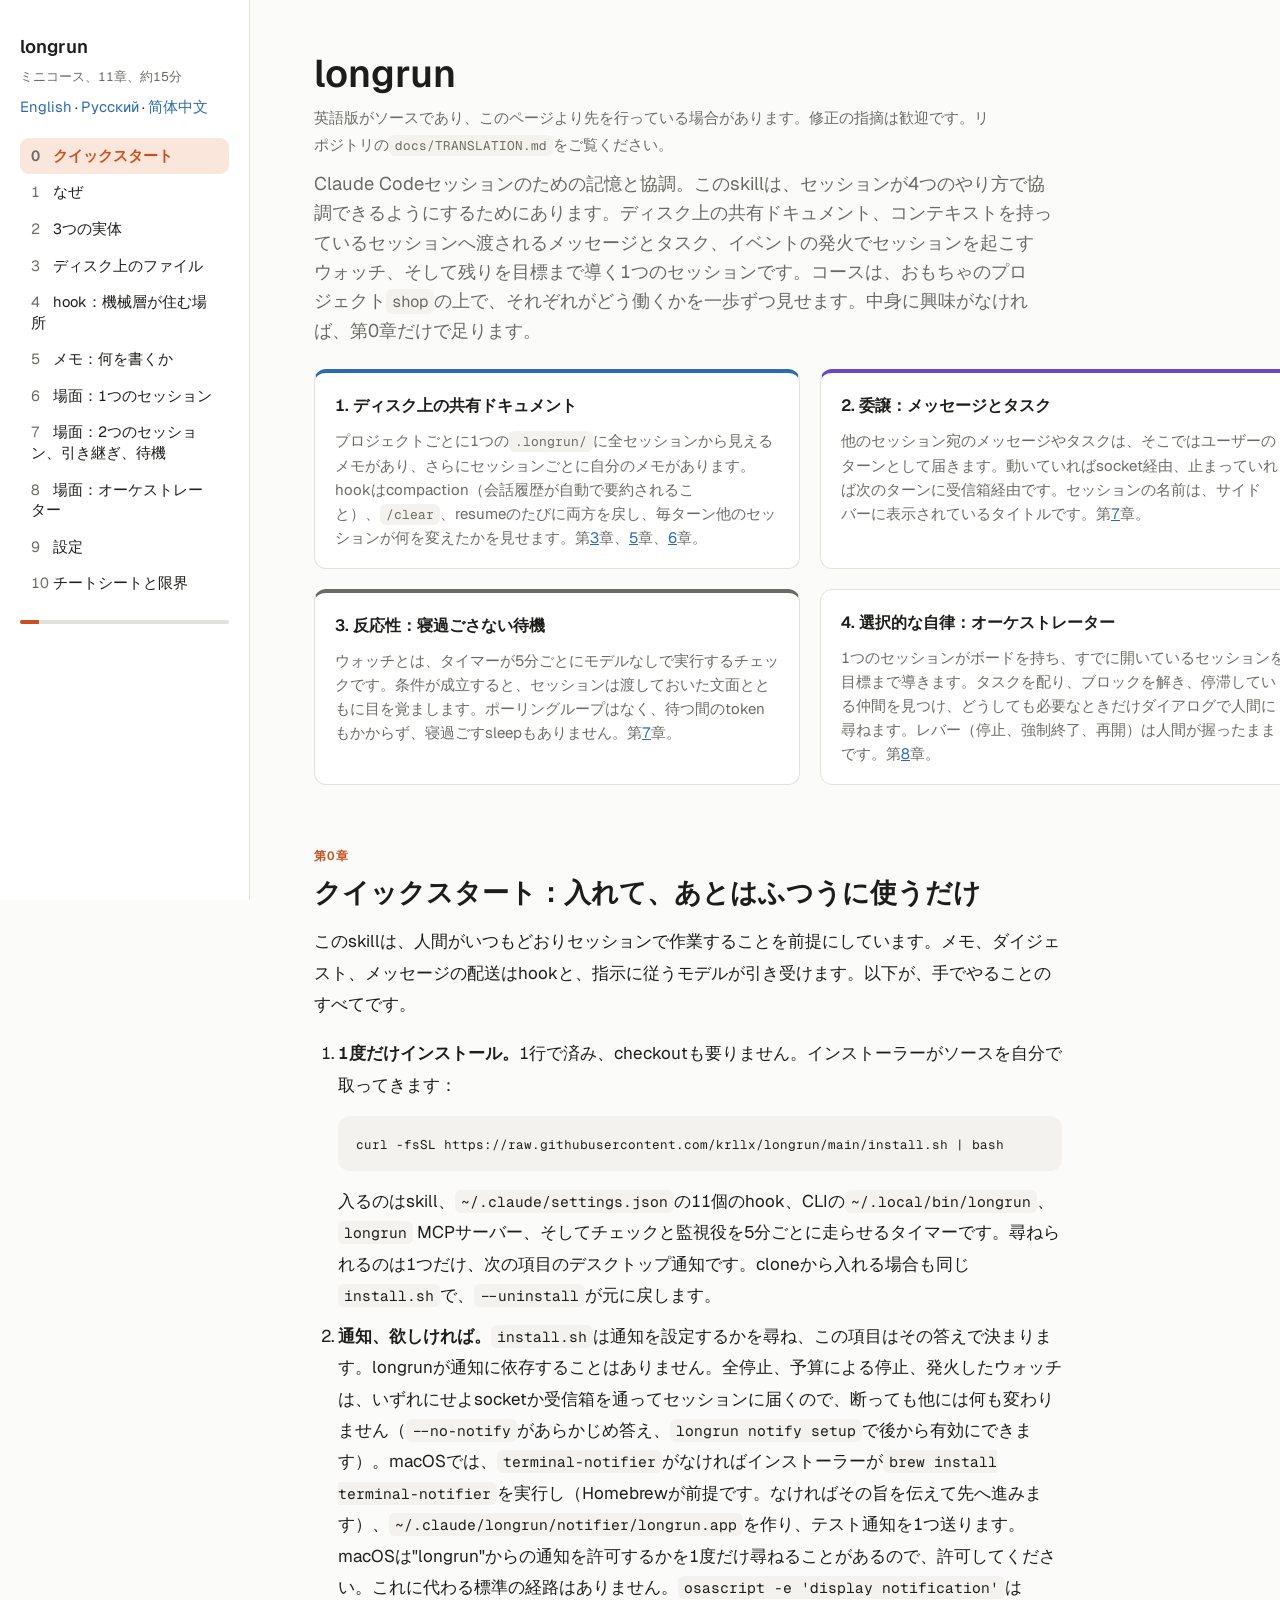
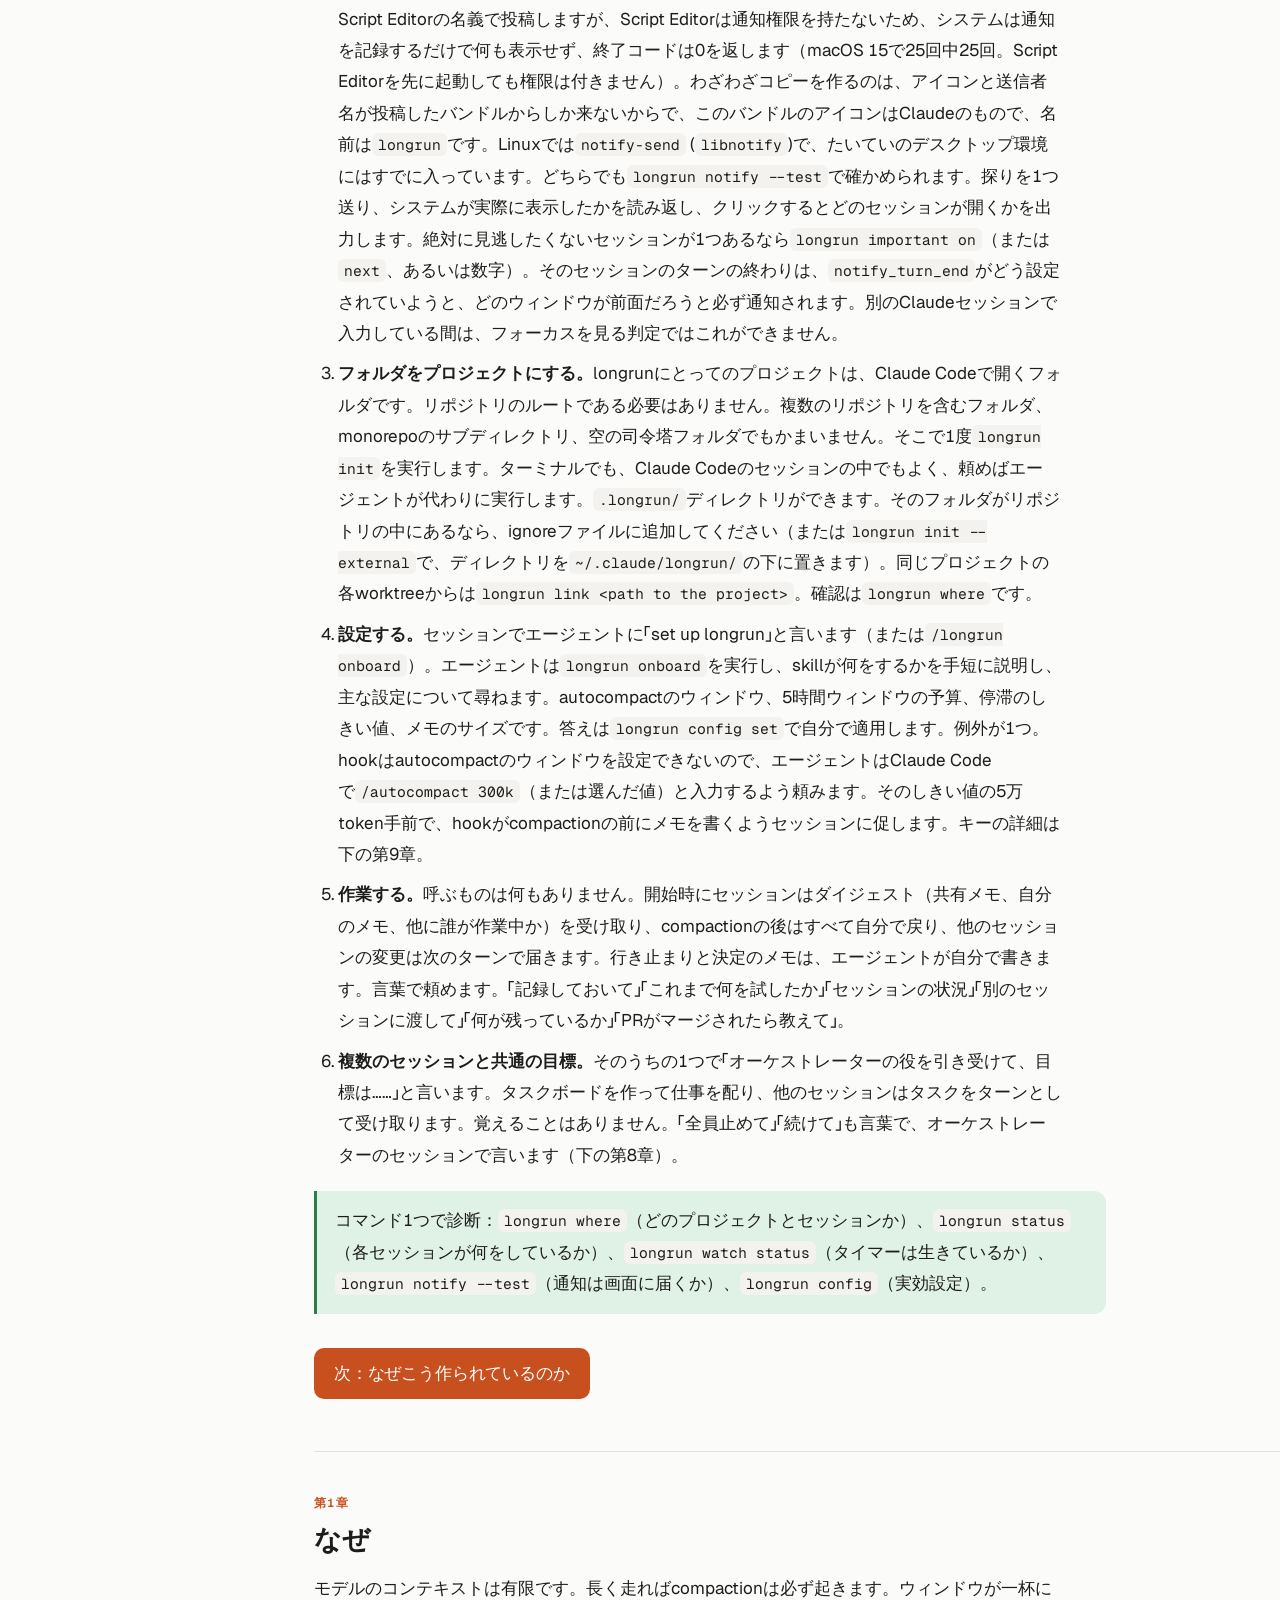
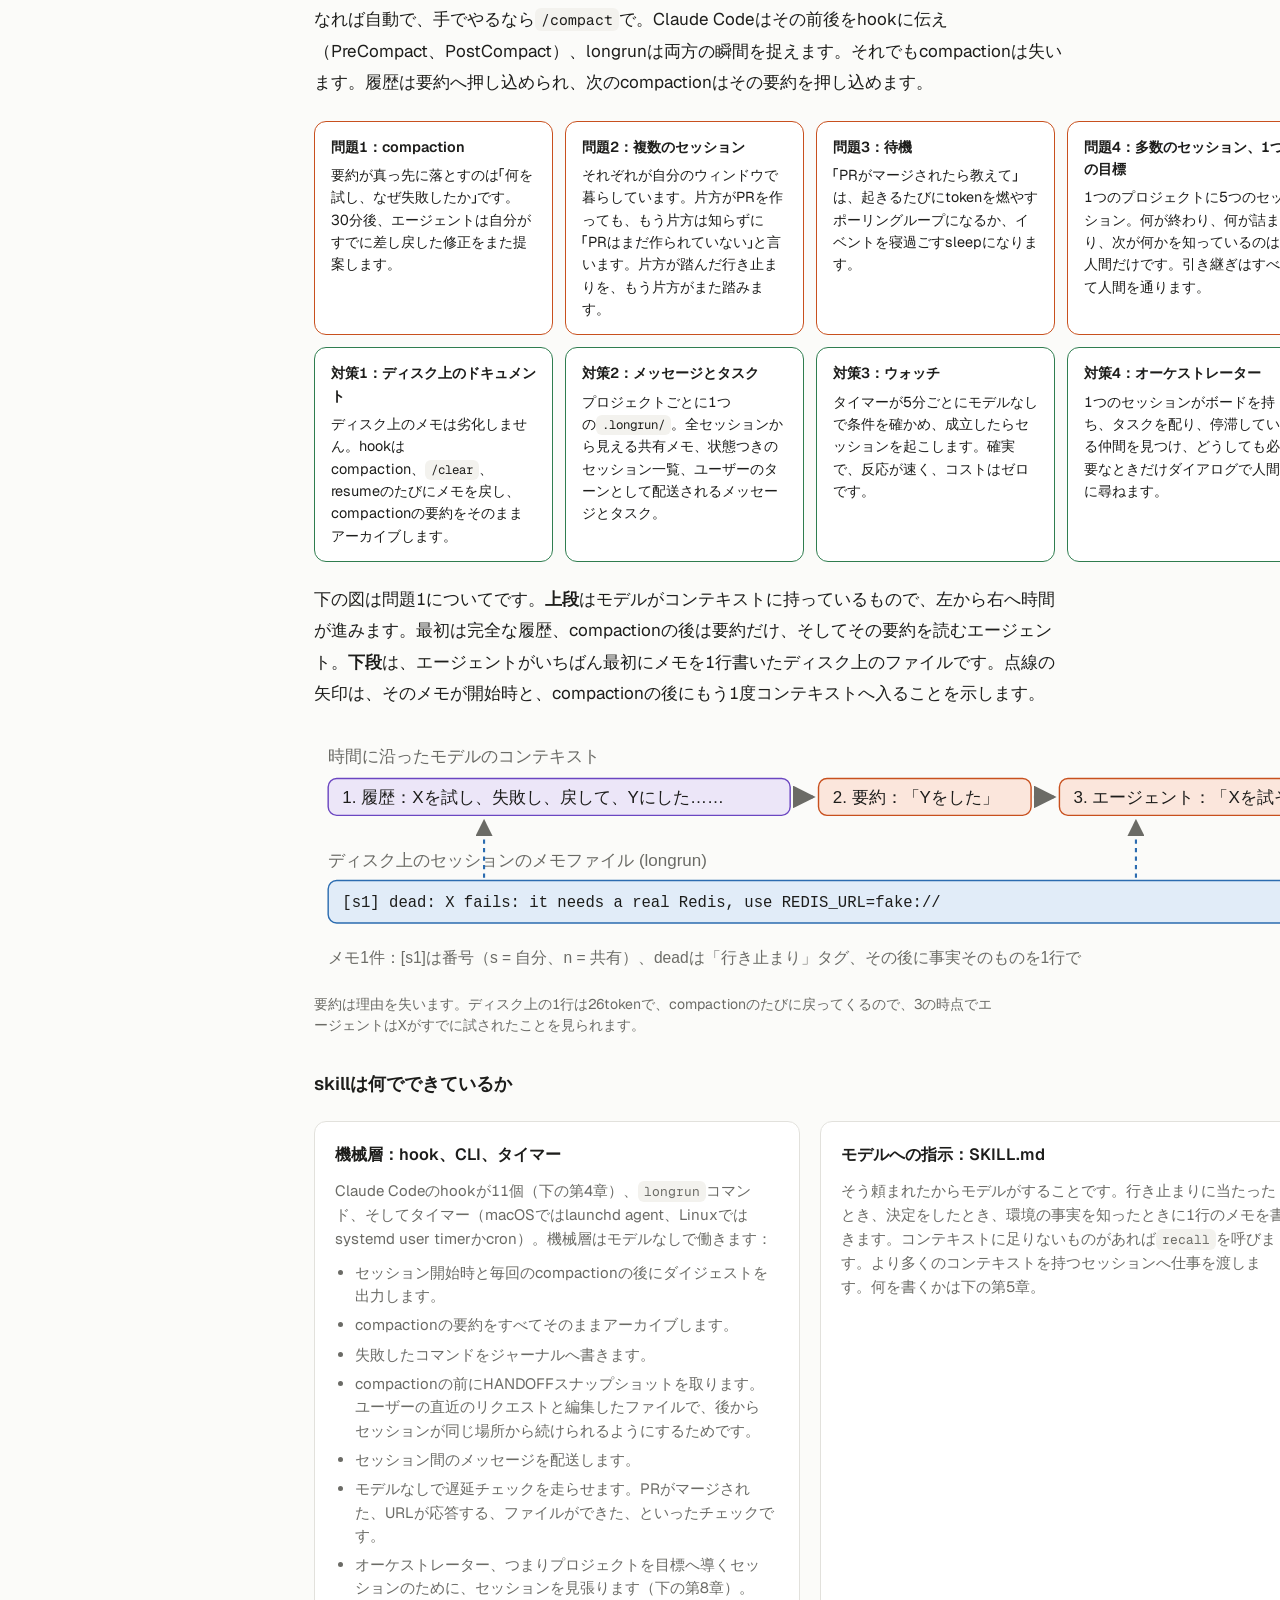
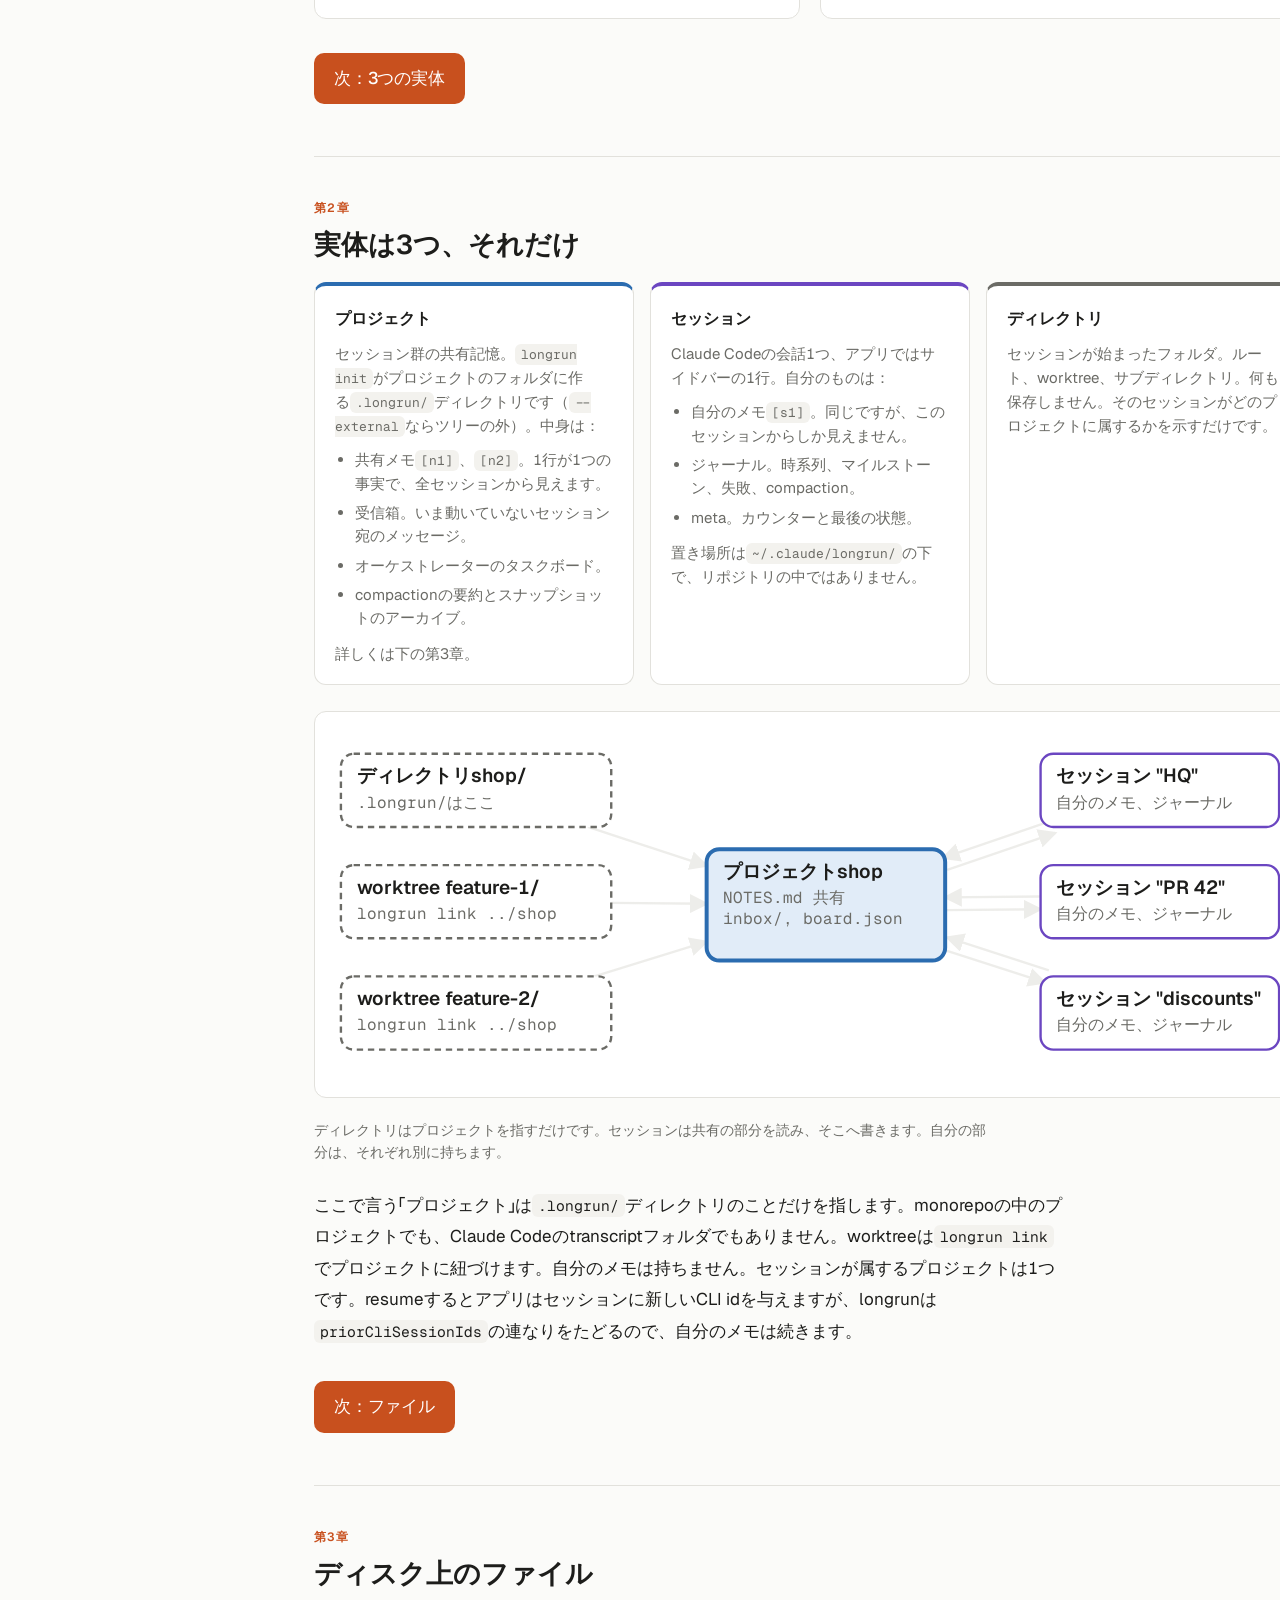
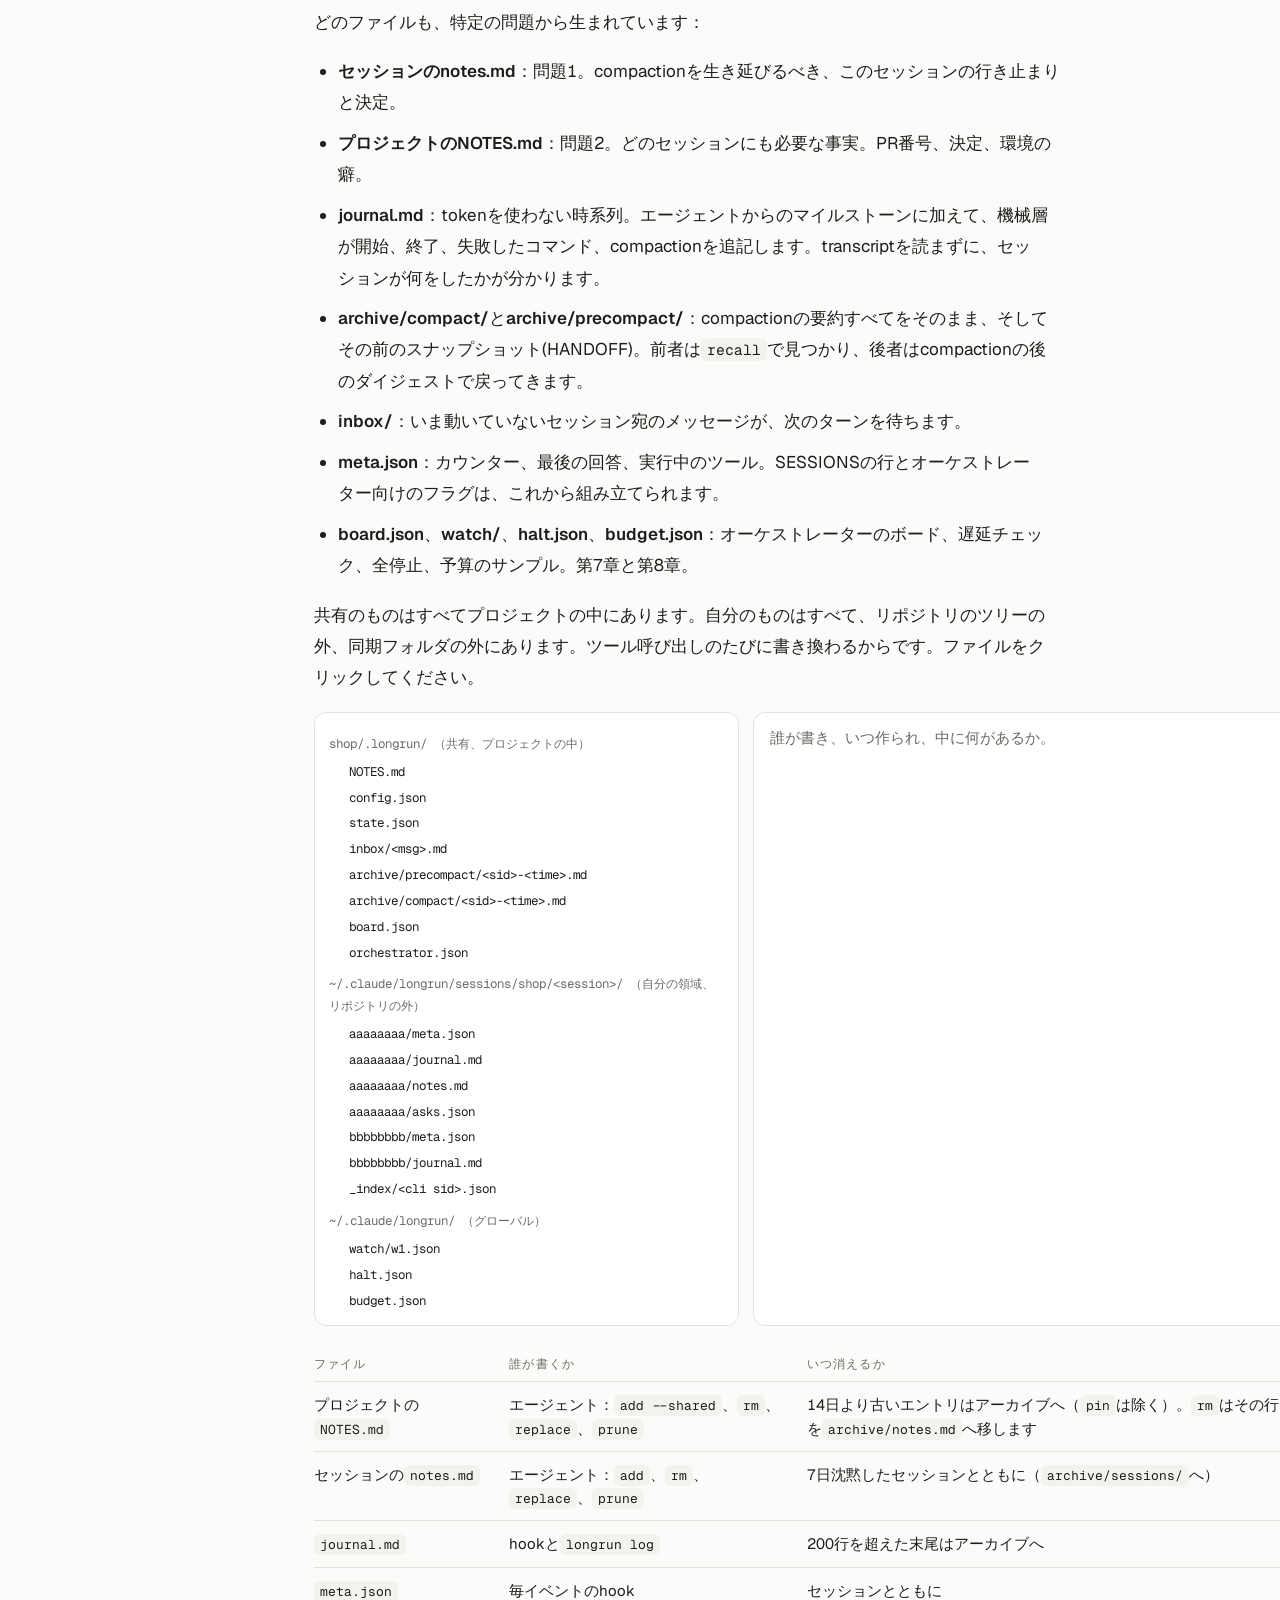
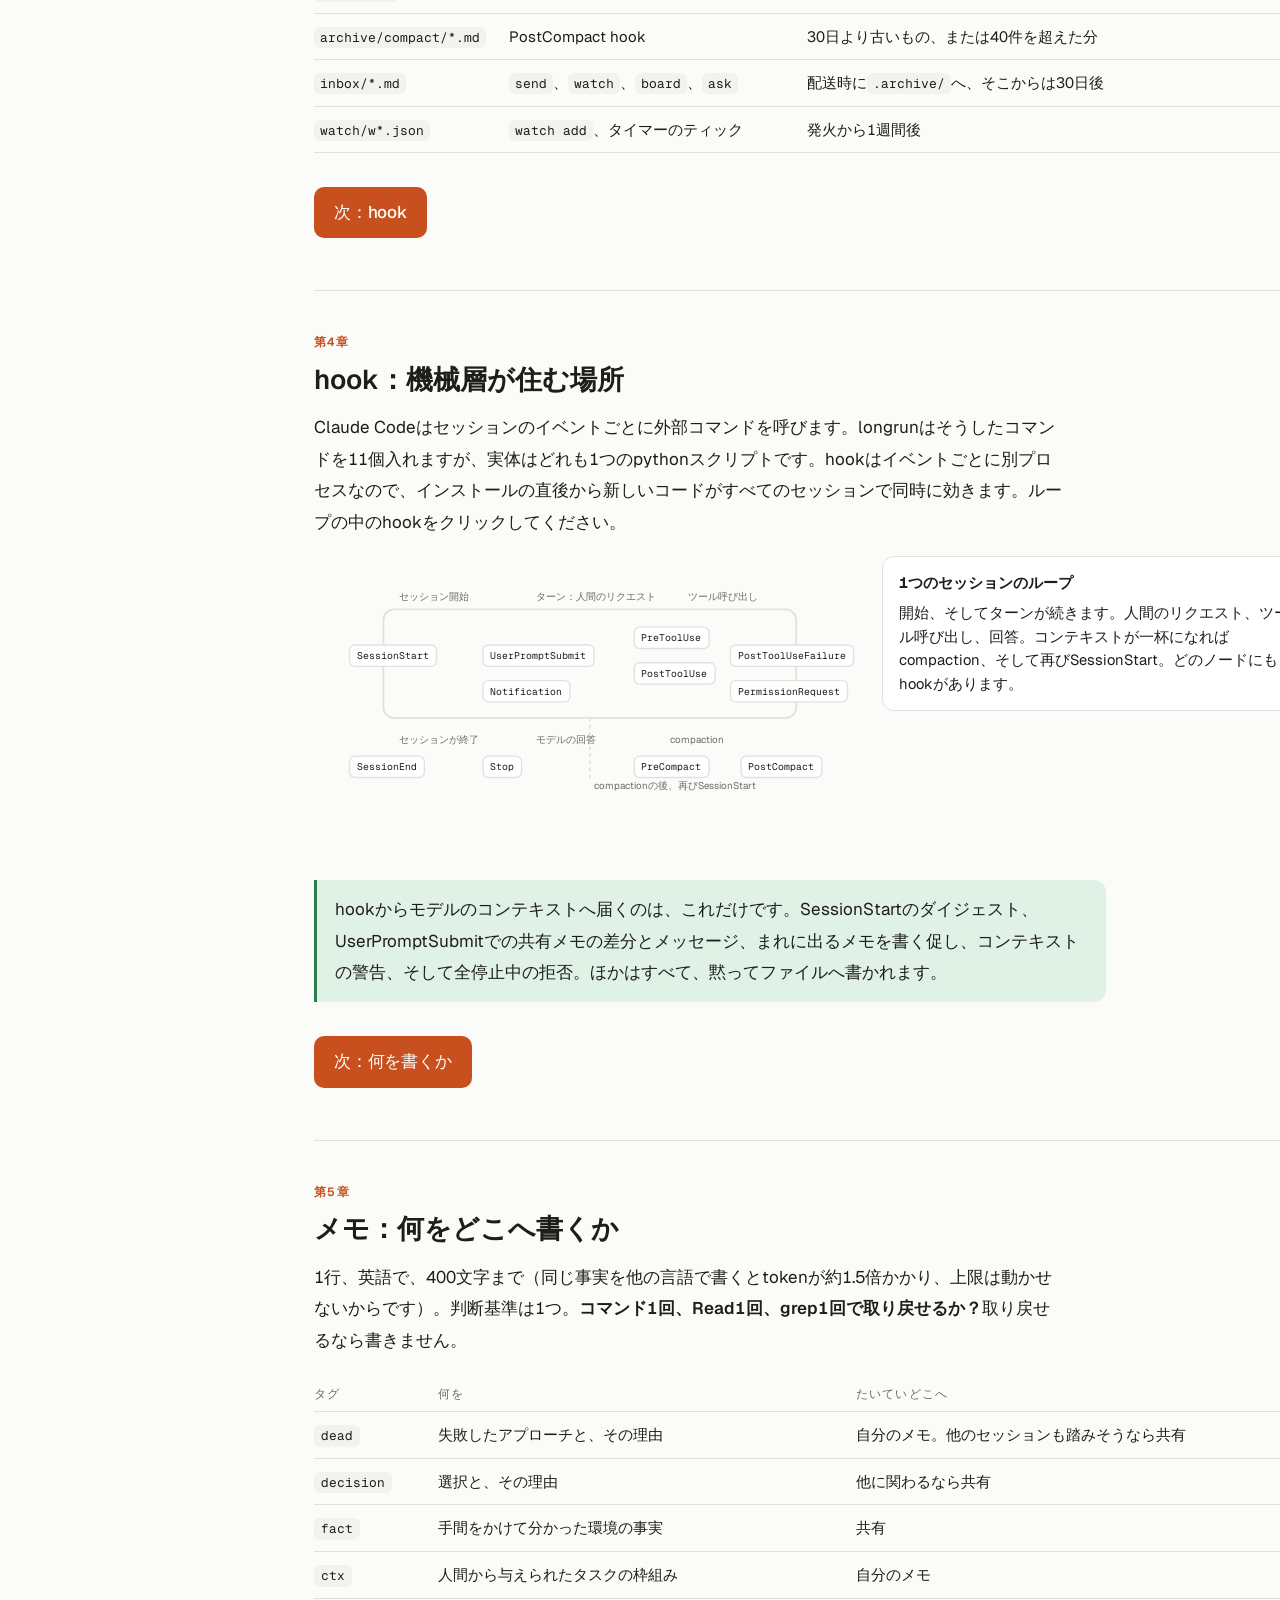
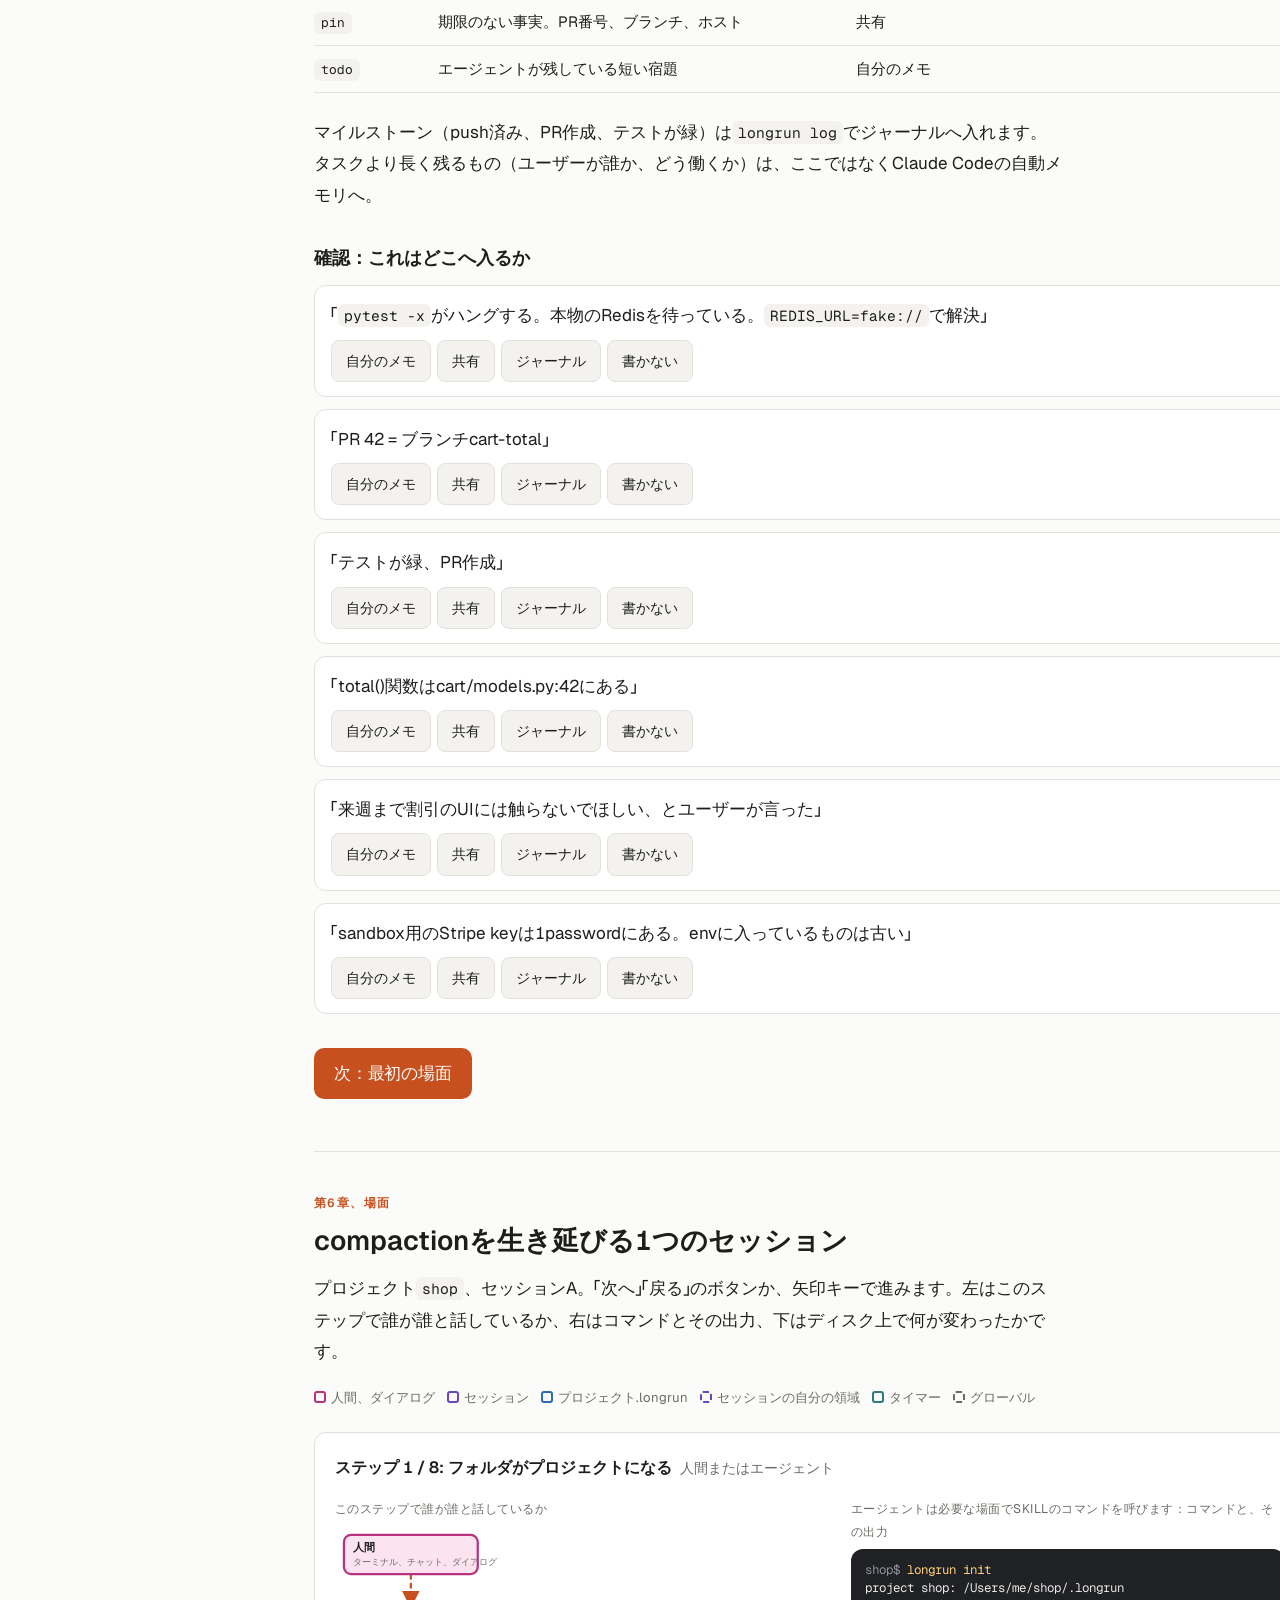
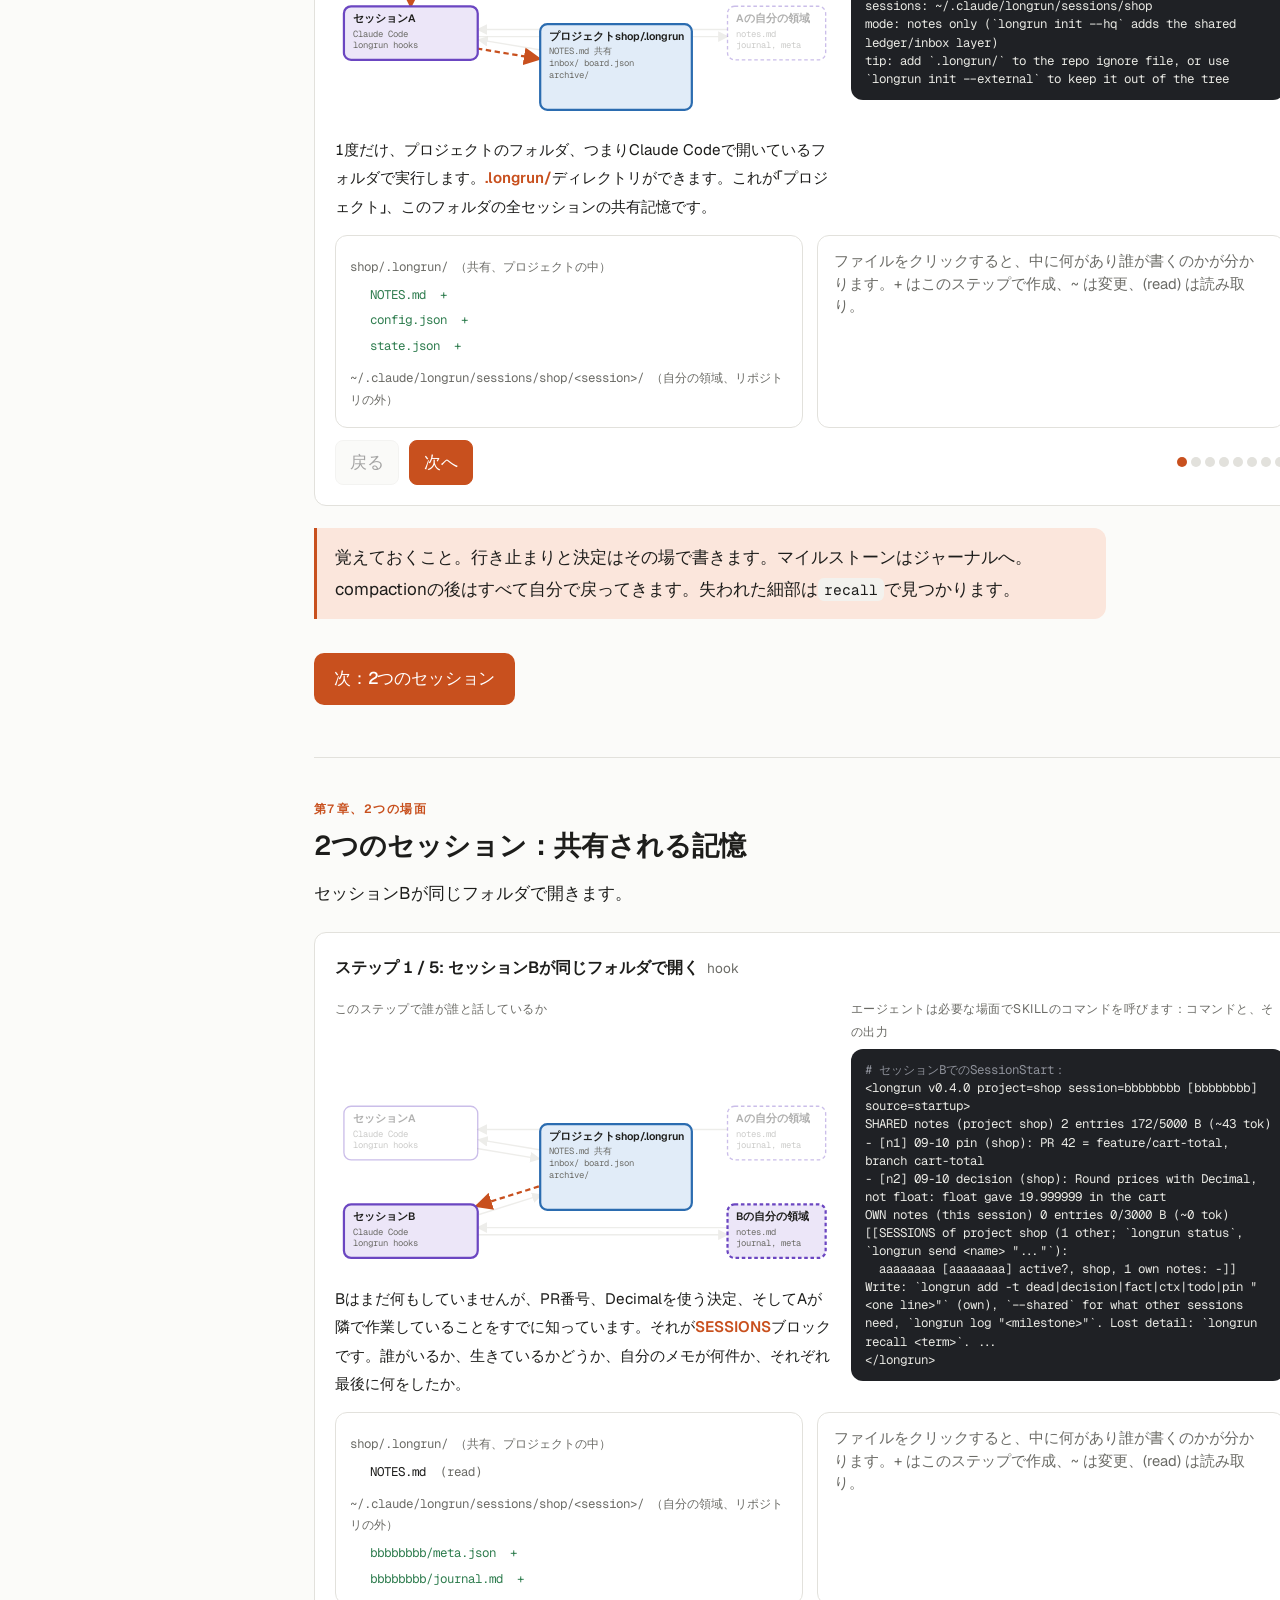
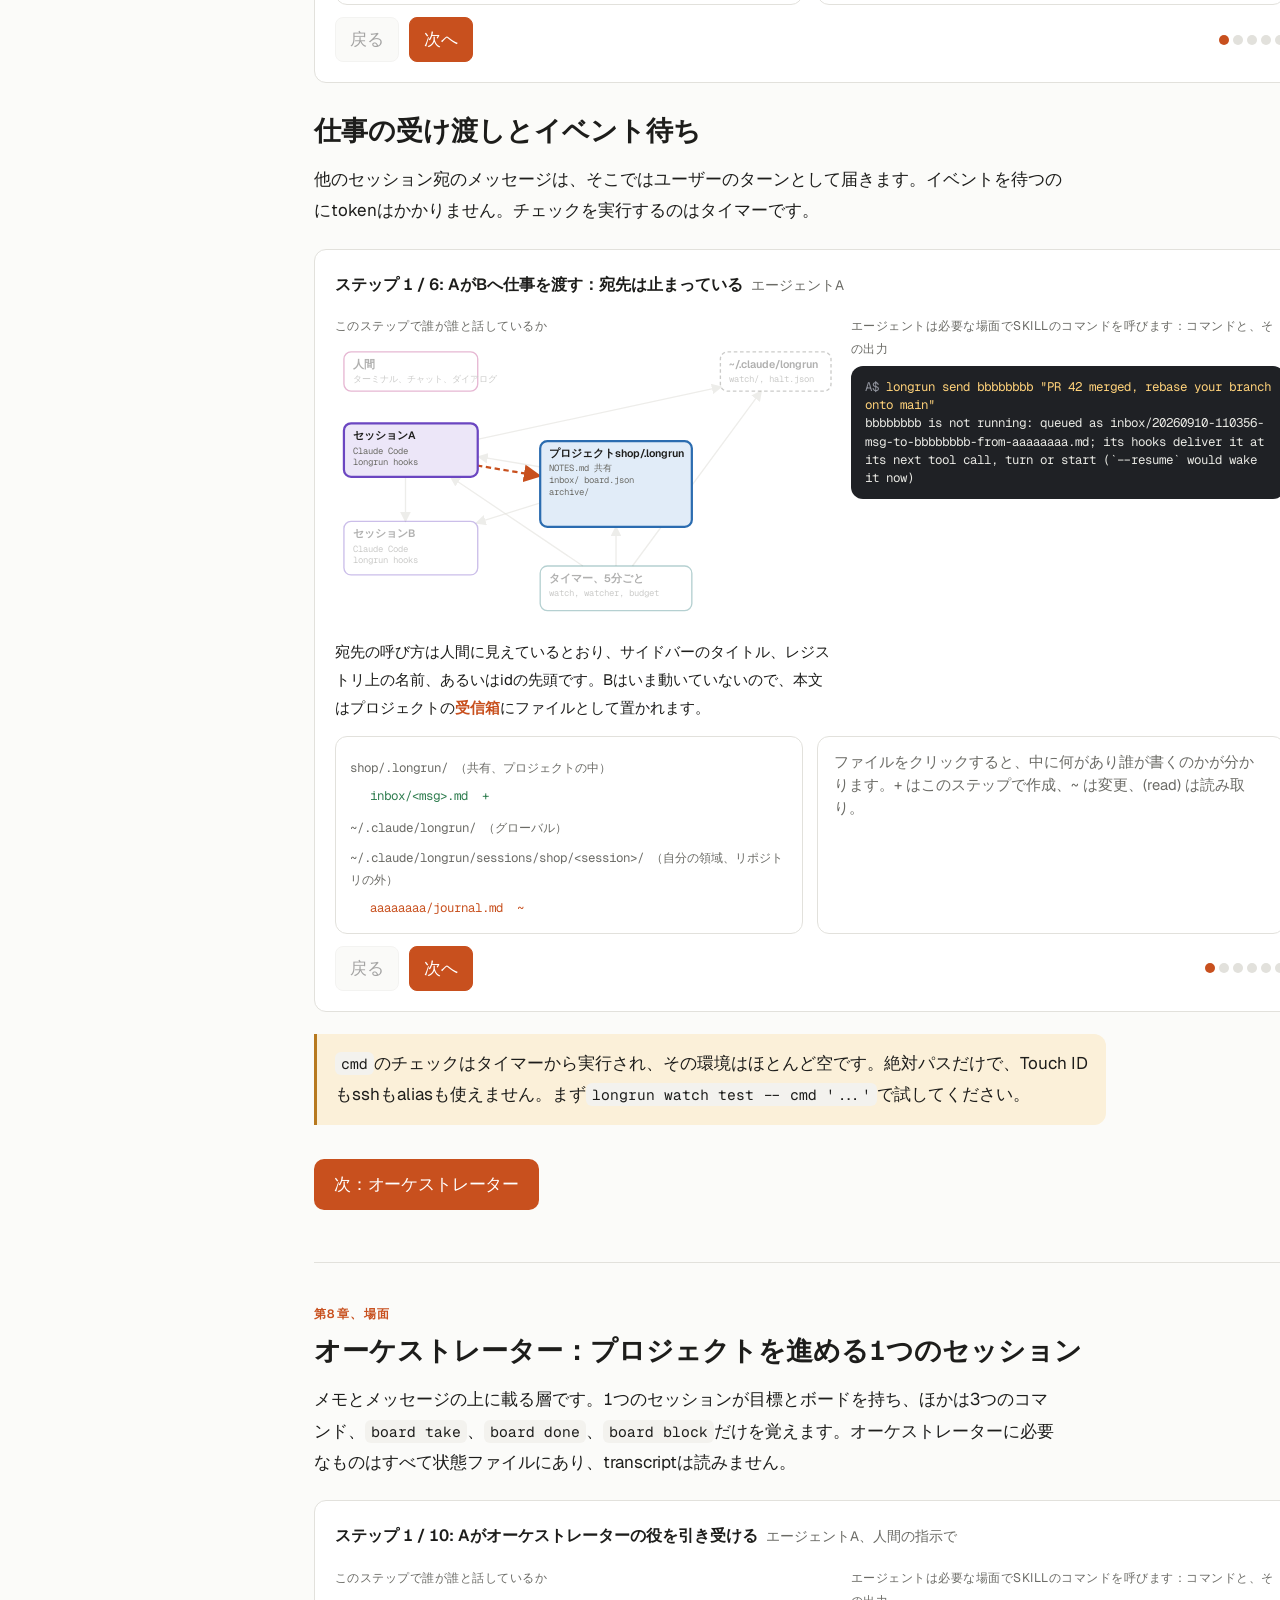
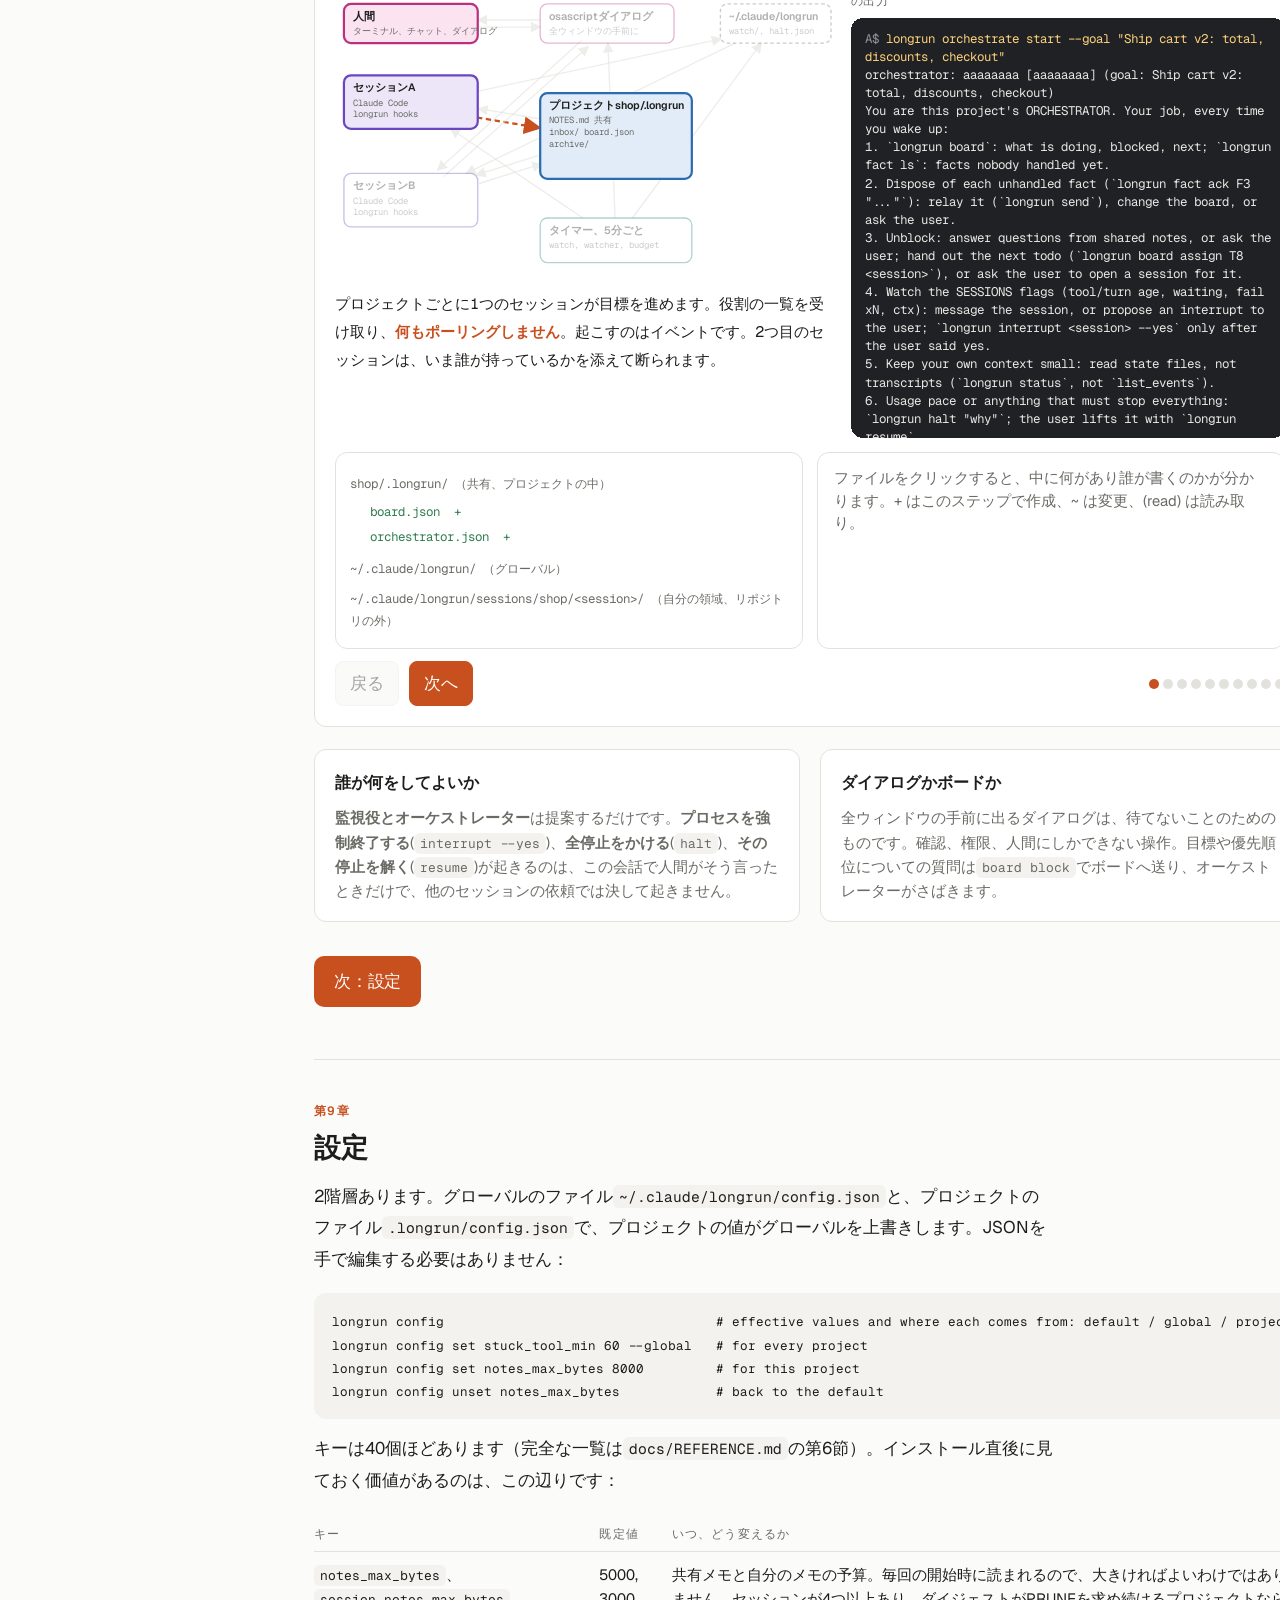
==== commit 1bbe8cce: "Japanese: review pass A fixes A native-reader review that never saw the English flagged the places w" ====
--- a/course/ja/index.html
+++ b/course/ja/index.html
@@ -35,21 +35,21 @@
 <p style="color:var(--muted);font-size:0.92rem;margin-bottom:10px">英語版がソースであり、このページより先を行っている場合があります。修正の指摘は歓迎です。リポジトリの<code>docs/TRANSLATION.md</code>をご覧ください。</p>
 <p class="lead">Claude Codeセッションのための記憶と協調。このskillは、セッションが4つのやり方で協調できるようにするためにあります。ディスク上の共有ドキュメント、コンテキストを持っているセッションへ渡されるメッセージとタスク、イベントの発火でセッションを起こすウォッチ、そして残りを目標まで導く1つのセッションです。コースは、おもちゃのプロジェクト<code>shop</code>の上で、それぞれがどう働くかを一歩ずつ見せます。中身に興味がなければ、第0章だけで足ります。</p>
 <div class="grid2">
-  <div class="card project"><h4>1. ディスク上の共有ドキュメント</h4><p>プロジェクトごとに1つの<code>.longrun/</code>に全セッションが見えるメモがあり、さらにセッションごとに自分のメモがあります。hookはcompaction（会話履歴が自動で要約されること）、<code>/clear</code>、resumeのたびに両方を戻し、毎ターン他のセッションが何を変えたかを見せます。第<a href="#l3">3</a>章、<a href="#l5">5</a>章、<a href="#l6">6</a>章。</p></div>
-  <div class="card session"><h4>2. 委譲：メッセージとタスク</h4><p>他のセッション宛のメッセージやタスクは、そこではユーザーのターンとして届きます。動いていればsocket経由、止まっていれば次のターンに受信箱経由です。セッションの名前は、サイドバーで見えるとおりです。第<a href="#l7">7</a>章。</p></div>
+  <div class="card project"><h4>1. ディスク上の共有ドキュメント</h4><p>プロジェクトごとに1つの<code>.longrun/</code>に全セッションから見えるメモがあり、さらにセッションごとに自分のメモがあります。hookはcompaction（会話履歴が自動で要約されること）、<code>/clear</code>、resumeのたびに両方を戻し、毎ターン他のセッションが何を変えたかを見せます。第<a href="#l3">3</a>章、<a href="#l5">5</a>章、<a href="#l6">6</a>章。</p></div>
+  <div class="card session"><h4>2. 委譲：メッセージとタスク</h4><p>他のセッション宛のメッセージやタスクは、そこではユーザーのターンとして届きます。動いていればsocket経由、止まっていれば次のターンに受信箱経由です。セッションの名前は、サイドバーに表示されているタイトルです。第<a href="#l7">7</a>章。</p></div>
   <div class="card dir"><h4>3. 反応性：寝過ごさない待機</h4><p>ウォッチとは、タイマーが5分ごとにモデルなしで実行するチェックです。条件が成立すると、セッションは渡しておいた文面とともに目を覚まします。ポーリングループはなく、待つ間のtokenもかからず、寝過ごすsleepもありません。第<a href="#l7">7</a>章。</p></div>
   <div class="card"><h4>4. 選択的な自律：オーケストレーター</h4><p>1つのセッションがボードを持ち、すでに開いているセッションを目標まで導きます。タスクを配り、ブロックを解き、停滞している仲間を見つけ、どうしても必要なときだけダイアログで人間に尋ねます。レバー（停止、強制終了、再開）は人間が握ったままです。第<a href="#l8">8</a>章。</p></div>
 </div>
 
 <section class="lesson" id="l0">
 <div class="kicker">第0章</div>
-<h2>クイックスタート：入れて、あとはふつうに使う</h2>
+<h2>クイックスタート：入れて、あとはふつうに使うだけ</h2>
 <p>このskillは、人間がいつもどおりセッションで作業することを前提にしています。メモ、ダイジェスト、メッセージの配送はhookと、指示に従うモデルが引き受けます。以下が、手でやることのすべてです。</p>
 <ol>
 <li><b>1度だけインストール。</b>1行で済み、checkoutも要りません。インストーラーがソースを自分で取ってきます：
 <pre><code>curl -fsSL https://raw.githubusercontent.com/krllx/longrun/main/install.sh | bash</code></pre>
 入るのはskill、<code>~/.claude/settings.json</code>の11個のhook、CLIの<code>~/.local/bin/longrun</code>、<code>longrun</code> MCPサーバー、そしてチェックと監視役を5分ごとに走らせるタイマーです。尋ねられるのは1つだけ、次の項目のデスクトップ通知です。cloneから入れる場合も同じ<code>install.sh</code>で、<code>--uninstall</code>が元に戻します。</li>
-<li><b>通知、欲しければ。</b><code>install.sh</code>は通知を設定するかを尋ね、この項目はその答えで決まります。longrunが通知に依存することはありません。全停止、予算による停止、発火したウォッチは、いずれにせよsocketか受信箱を通ってセッションに届くので、断っても他には何も変わりません（<code>--no-notify</code>があらかじめ答え、<code>longrun notify setup</code>で後から有効にできます）。macOSでは、<code>terminal-notifier</code>がなければインストーラーが<code>brew install terminal-notifier</code>を実行し（Homebrewが前提です。なければその旨を伝えて先へ進みます）、<code>~/.claude/longrun/notifier/longrun.app</code>を作り、テスト通知を1つ送ります。macOSは"longrun"からの通知を許可するかを1度だけ尋ねることがあるので、許可してください。これに代わる標準の経路はありません。<code>osascript -e 'display notification'</code>はScript Editorの名義で投稿しますが、Script Editorは通知権限を持たないため、システムは通知を記録するだけで何も描かず、終了コードは0を返します（macOS 15で25回中25回。Script Editorを先に起動しても権限は付きません）。わざわざコピーを作るのは、アイコンと送信者名が投稿したbundleからしか来ないからで、このbundleはClaudeのアイコンと<code>longrun</code>という名前を持っています。Linuxでは<code>notify-send</code> (<code>libnotify</code>)で、たいていのデスクトップ環境にはすでに入っています。どちらでも<code>longrun notify --test</code>で確かめられます。探りを1つ送り、システムが実際に描いたかを読み返し、クリックするとどのセッションが開くかを出力します。絶対に見逃したくないセッションが1つあるなら<code>longrun important on</code>（または<code>next</code>、あるいは数字）。そのセッションのターンの終わりは、<code>notify_turn_end</code>がどう設定されていようと、どのウィンドウが前面だろうと必ず通知されます。別のClaudeセッションで入力している間は、フォーカスを見る判定ではこれができません。</li>
+<li><b>通知、欲しければ。</b><code>install.sh</code>は通知を設定するかを尋ね、この項目はその答えで決まります。longrunが通知に依存することはありません。全停止、予算による停止、発火したウォッチは、いずれにせよsocketか受信箱を通ってセッションに届くので、断っても他には何も変わりません（<code>--no-notify</code>があらかじめ答え、<code>longrun notify setup</code>で後から有効にできます）。macOSでは、<code>terminal-notifier</code>がなければインストーラーが<code>brew install terminal-notifier</code>を実行し（Homebrewが前提です。なければその旨を伝えて先へ進みます）、<code>~/.claude/longrun/notifier/longrun.app</code>を作り、テスト通知を1つ送ります。macOSは"longrun"からの通知を許可するかを1度だけ尋ねることがあるので、許可してください。これに代わる標準の経路はありません。<code>osascript -e 'display notification'</code>はScript Editorの名義で投稿しますが、Script Editorは通知権限を持たないため、システムは通知を記録するだけで何も表示せず、終了コードは0を返します（macOS 15で25回中25回。Script Editorを先に起動しても権限は付きません）。わざわざコピーを作るのは、アイコンと送信者名が投稿したバンドルからしか来ないからで、このバンドルのアイコンはClaudeのもので、名前は<code>longrun</code>です。Linuxでは<code>notify-send</code> (<code>libnotify</code>)で、たいていのデスクトップ環境にはすでに入っています。どちらでも<code>longrun notify --test</code>で確かめられます。探りを1つ送り、システムが実際に表示したかを読み返し、クリックするとどのセッションが開くかを出力します。絶対に見逃したくないセッションが1つあるなら<code>longrun important on</code>（または<code>next</code>、あるいは数字）。そのセッションのターンの終わりは、<code>notify_turn_end</code>がどう設定されていようと、どのウィンドウが前面だろうと必ず通知されます。別のClaudeセッションで入力している間は、フォーカスを見る判定ではこれができません。</li>
 <li><b>フォルダをプロジェクトにする。</b>longrunにとってのプロジェクトは、Claude Codeで開くフォルダです。リポジトリのルートである必要はありません。複数のリポジトリを含むフォルダ、monorepoのサブディレクトリ、空の司令塔フォルダでもかまいません。そこで1度<code>longrun init</code>を実行します。ターミナルでも、Claude Codeのセッションの中でもよく、頼めばエージェントが代わりに実行します。<code>.longrun/</code>ディレクトリができます。そのフォルダがリポジトリの中にあるなら、ignoreファイルに追加してください（または<code>longrun init --external</code>で、ディレクトリを<code>~/.claude/longrun/</code>の下に置きます）。同じプロジェクトの各worktreeからは<code>longrun link &lt;path to the project&gt;</code>。確認は<code>longrun where</code>です。</li>
 <li><b>設定する。</b>セッションでエージェントに「set up longrun」と言います（または<code>/longrun onboard</code>）。エージェントは<code>longrun onboard</code>を実行し、skillが何をするかを手短に説明し、主な設定について尋ねます。autocompactのウィンドウ、5時間ウィンドウの予算、停滞のしきい値、メモのサイズです。答えは<code>longrun config set</code>で自分で適用します。例外が1つ。hookはautocompactのウィンドウを設定できないので、エージェントはClaude Codeで<code>/autocompact 300k</code>（または選んだ値）と入力するよう頼みます。そのしきい値の5万token手前で、hookがcompactionの前にメモを書くようセッションに促します。キーの詳細は下の第9章。</li>
 <li><b>作業する。</b>呼ぶものは何もありません。開始時にセッションはダイジェスト（共有メモ、自分のメモ、他に誰が作業中か）を受け取り、compactionの後はすべて自分で戻り、他のセッションの変更は次のターンで届きます。行き止まりと決定のメモは、エージェントが自分で書きます。言葉で頼めます。「記録しておいて」「これまで何を試したか」「セッションの状況」「別のセッションに渡して」「何が残っているか」「PRがマージされたら教えて」。</li>
@@ -69,8 +69,8 @@
   <div class="s bad"><b>問題3：待機</b>「PRがマージされたら教えて」は、起きるたびにtokenを燃やすポーリングループになるか、イベントを寝過ごすsleepになります。</div>
   <div class="s bad"><b>問題4：多数のセッション、1つの目標</b>1つのプロジェクトに5つのセッション。何が終わり、何が詰まり、次が何かを知っているのは人間だけです。引き継ぎはすべて人間を通ります。</div>
   <div class="s good"><b>対策1：ディスク上のドキュメント</b>ディスク上のメモは劣化しません。hookはcompaction、<code>/clear</code>、resumeのたびにメモを戻し、compactionの要約をそのままアーカイブします。</div>
-  <div class="s good"><b>対策2：メッセージとタスク</b>プロジェクトごとに1つの<code>.longrun/</code>。全セッションが見える共有メモ、状態つきのセッション一覧、ユーザーのターンとして配送されるメッセージとタスク。</div>
-  <div class="s good"><b>対策3：ウォッチ</b>タイマーが5分ごとにモデルなしで条件を確かめ、成立したらセッションを起こします。確実で、反応が速く、ただです。</div>
+  <div class="s good"><b>対策2：メッセージとタスク</b>プロジェクトごとに1つの<code>.longrun/</code>。全セッションから見える共有メモ、状態つきのセッション一覧、ユーザーのターンとして配送されるメッセージとタスク。</div>
+  <div class="s good"><b>対策3：ウォッチ</b>タイマーが5分ごとにモデルなしで条件を確かめ、成立したらセッションを起こします。確実で、反応が速く、コストはゼロです。</div>
   <div class="s good"><b>対策4：オーケストレーター</b>1つのセッションがボードを持ち、タスクを配り、停滞している仲間を見つけ、どうしても必要なときだけダイアログで人間に尋ねます。</div>
 </div>
 <p>下の図は問題1についてです。<b>上段</b>はモデルがコンテキストに持っているもので、左から右へ時間が進みます。最初は完全な履歴、compactionの後は要約だけ、そしてその要約を読むエージェント。<b>下段</b>は、エージェントがいちばん最初にメモを1行書いたディスク上のファイルです。点線の矢印は、そのメモが開始時と、compactionの後にもう1度コンテキストへ入ることを示します。</p>
@@ -99,15 +99,15 @@
 <div class="grid2">
   <div class="card"><h4>機械層：hook、CLI、タイマー</h4><p>Claude Codeのhookが11個（下の第4章）、<code>longrun</code>コマンド、そしてタイマー（macOSではlaunchd agent、Linuxではsystemd user timerかcron）。機械層はモデルなしで働きます：</p>
   <ul>
-  <li>セッション開始時と毎回のcompactionの後にダイジェストを出力する；</li>
-  <li>compactionの要約をすべてそのままアーカイブする；</li>
-  <li>失敗したコマンドをジャーナルへ書く；</li>
-  <li>compactionの前にHANDOFFスナップショットを取る。ユーザーの直近のリクエストと編集したファイルで、後からセッションが同じ場所から続けられるようにする；</li>
-  <li>セッション間のメッセージを配送する；</li>
-  <li>モデルなしで遅延チェックを走らせる。PRがマージされた、URLが応答する、ファイルができた；</li>
-  <li>オーケストレーター、つまりプロジェクトを目標へ導くセッションのために、セッションを見張る（下の第8章）。</li>
+  <li>セッション開始時と毎回のcompactionの後にダイジェストを出力します。</li>
+  <li>compactionの要約をすべてそのままアーカイブします。</li>
+  <li>失敗したコマンドをジャーナルへ書きます。</li>
+  <li>compactionの前にHANDOFFスナップショットを取ります。ユーザーの直近のリクエストと編集したファイルで、後からセッションが同じ場所から続けられるようにするためです。</li>
+  <li>セッション間のメッセージを配送します。</li>
+  <li>モデルなしで遅延チェックを走らせます。PRがマージされた、URLが応答する、ファイルができた、といったチェックです。</li>
+  <li>オーケストレーター、つまりプロジェクトを目標へ導くセッションのために、セッションを見張ります（下の第8章）。</li>
   </ul></div>
-  <div class="card"><h4>モデルへの指示：SKILL.md</h4><p>そう頼まれたからモデルがすること。行き止まりに当たったとき、決定をしたとき、環境の事実を知ったときに1行のメモを書く。コンテキストに足りないものがあれば<code>recall</code>を呼ぶ。より多くのコンテキストを持つセッションへ仕事を渡す。何を書くかは下の第5章。</p></div>
+  <div class="card"><h4>モデルへの指示：SKILL.md</h4><p>そう頼まれたからモデルがすることです。行き止まりに当たったとき、決定をしたとき、環境の事実を知ったときに1行のメモを書きます。コンテキストに足りないものがあれば<code>recall</code>を呼びます。より多くのコンテキストを持つセッションへ仕事を渡します。何を書くかは下の第5章。</p></div>
 </div>
 <div class="next"><a href="#l2">次：3つの実体</a></div>
 </section>
@@ -118,15 +118,15 @@
 <div class="grid3">
   <div class="card project"><h4>プロジェクト</h4><p>セッション群の共有記憶。<code>longrun init</code>がプロジェクトのフォルダに作る<code>.longrun/</code>ディレクトリです（<code>--external</code>ならツリーの外）。中身は：</p>
   <ul>
-  <li>共有メモ<code>[n1]</code>、<code>[n2]</code>。1行が1つの事実で、全セッションが見えます；</li>
-  <li>受信箱。いま動いていないセッション宛のメッセージ；</li>
-  <li>オーケストレーターのタスクボード；</li>
+  <li>共有メモ<code>[n1]</code>、<code>[n2]</code>。1行が1つの事実で、全セッションから見えます。</li>
+  <li>受信箱。いま動いていないセッション宛のメッセージ。</li>
+  <li>オーケストレーターのタスクボード。</li>
   <li>compactionの要約とスナップショットのアーカイブ。</li>
   </ul><p>詳しくは下の第3章。</p></div>
   <div class="card session"><h4>セッション</h4><p>Claude Codeの会話1つ、アプリではサイドバーの1行。自分のものは：</p>
   <ul>
-  <li>自分のメモ<code>[s1]</code>。同じですが、このセッションだけが見えます；</li>
-  <li>ジャーナル。時系列、マイルストーン、失敗、compaction；</li>
+  <li>自分のメモ<code>[s1]</code>。同じですが、このセッションからしか見えません。</li>
+  <li>ジャーナル。時系列、マイルストーン、失敗、compaction。</li>
   <li>meta。カウンターと最後の状態。</li>
   </ul><p>置き場所は<code>~/.claude/longrun/</code>の下で、リポジトリの中ではありません。</p></div>
   <div class="card dir"><h4>ディレクトリ</h4><p>セッションが始まったフォルダ。ルート、worktree、サブディレクトリ。何も保存しません。そのセッションがどのプロジェクトに属するかを示すだけです。</p></div>
@@ -144,10 +144,10 @@
 <li><b>セッションのnotes.md</b>：問題1。compactionを生き延びるべき、このセッションの行き止まりと決定。</li>
 <li><b>プロジェクトのNOTES.md</b>：問題2。どのセッションにも必要な事実。PR番号、決定、環境の癖。</li>
 <li><b>journal.md</b>：tokenを使わない時系列。エージェントからのマイルストーンに加えて、機械層が開始、終了、失敗したコマンド、compactionを追記します。transcriptを読まずに、セッションが何をしたかが分かります。</li>
-<li><b>archive/compact/</b>と<b>archive/precompact/</b>：compactionの要約すべてをそのまま、そしてその前のスナップショット (HANDOFF)。前者は<code>recall</code>で見つかり、後者はcompactionの後のダイジェストで戻ってきます。</li>
+<li><b>archive/compact/</b>と<b>archive/precompact/</b>：compactionの要約すべてをそのまま、そしてその前のスナップショット(HANDOFF)。前者は<code>recall</code>で見つかり、後者はcompactionの後のダイジェストで戻ってきます。</li>
 <li><b>inbox/</b>：いま動いていないセッション宛のメッセージが、次のターンを待ちます。</li>
 <li><b>meta.json</b>：カウンター、最後の回答、実行中のツール。SESSIONSの行とオーケストレーター向けのフラグは、これから組み立てられます。</li>
-<li><b>board.json</b>、<b>watch/</b>、<b>halt.json</b>、<b>budget.json</b>：オーケストレーターのボード、遅延チェック、全員の停止、予算のサンプル。第7章と第8章。</li>
+<li><b>board.json</b>、<b>watch/</b>、<b>halt.json</b>、<b>budget.json</b>：オーケストレーターのボード、遅延チェック、全停止、予算のサンプル。第7章と第8章。</li>
 </ul>
 <p>共有のものはすべてプロジェクトの中にあります。自分のものはすべて、リポジトリのツリーの外、同期フォルダの外にあります。ツール呼び出しのたびに書き換わるからです。ファイルをクリックしてください。</p>
 <div class="files"><div class="tree" id="tree-all"></div><div class="fileinfo" id="tree-all-info"><span style="color:var(--muted)">誰が書き、いつ作られ、中に何があるか。</span></div></div>
@@ -159,14 +159,14 @@
 <tr><td><code>meta.json</code></td><td>毎イベントのhook</td><td>セッションとともに</td></tr>
 <tr><td><code>archive/compact/*.md</code></td><td>PostCompact hook</td><td>30日より古いもの、または40件を超えた分</td></tr>
 <tr><td><code>inbox/*.md</code></td><td><code>send</code>、<code>watch</code>、<code>board</code>、<code>ask</code></td><td>配送時に<code>.archive/</code>へ、そこからは30日後</td></tr>
-<tr><td><code>watch/w*.json</code></td><td><code>watch add</code>、タイマーのtick</td><td>発火から1週間後</td></tr>
+<tr><td><code>watch/w*.json</code></td><td><code>watch add</code>、タイマーのティック</td><td>発火から1週間後</td></tr>
 </table>
 <div class="next"><a href="#l4">次：hook</a></div>
 </section>
 
 <section class="lesson" id="l4">
 <div class="kicker">第4章</div>
-<h2>hook：機械層が住んでいる場所</h2>
+<h2>hook：機械層が住む場所</h2>
 <p>Claude Codeはセッションのイベントごとに外部コマンドを呼びます。longrunはそうしたコマンドを11個入れますが、実体はどれも1つのpythonスクリプトです。hookはイベントごとに別プロセスなので、インストールの直後から新しいコードがすべてのセッションで同時に効きます。ループの中のhookをクリックしてください。</p>
 <div class="hooks"><div id="hookloop"></div><div class="hookinfo" id="hookinfo"><h4>1つのセッションのループ</h4><div>開始、そしてターンが続きます。人間のリクエスト、ツール呼び出し、回答。コンテキストが一杯になればcompaction、そして再びSessionStart。どのノードにもhookがあります。</div></div></div>
 <div class="callout ok">hookからモデルのコンテキストへ届くのは、これだけです。SessionStartのダイジェスト、UserPromptSubmitでの共有メモの差分とメッセージ、まれに出るメモを書く促し、コンテキストの警告、そして全停止中の拒否。ほかはすべて、黙ってファイルへ書かれます。</div>
@@ -176,7 +176,7 @@
 <section class="lesson" id="l5">
 <div class="kicker">第5章</div>
 <h2>メモ：何をどこへ書くか</h2>
-<p>1行、英語で、400文字まで（同じ事実を他の言語で書くとtokenが約1.5倍かかり、予算は硬いからです）。判断基準は1つ。<b>コマンド1回、Read1回、grep1回で取り戻せるか？</b>取り戻せるなら書きません。</p>
+<p>1行、英語で、400文字まで（同じ事実を他の言語で書くとtokenが約1.5倍かかり、上限は動かせないからです）。判断基準は1つ。<b>コマンド1回、Read1回、grep1回で取り戻せるか？</b>取り戻せるなら書きません。</p>
 <table>
 <tr><th>タグ</th><th>何を</th><th>たいていどこへ</th></tr>
 <tr><td><span class="tag">dead</span></td><td>失敗したアプローチと、その理由</td><td>自分のメモ。他のセッションも踏みそうなら共有</td></tr>
@@ -194,11 +194,11 @@
 
 <section class="lesson" id="l6">
 <div class="kicker">第6章、場面</div>
-<h2>1つのセッションがcompactionを生き延びる</h2>
+<h2>compactionを生き延びる1つのセッション</h2>
 <p>プロジェクト<code>shop</code>、セッションA。「次へ」「戻る」のボタンか、矢印キーで進みます。左はこのステップで誰が誰と話しているか、右はコマンドとその出力、下はディスク上で何が変わったかです。</p>
 <div class="legend"><span class="human"><i></i>人間、ダイアログ</span><span class="session"><i></i>セッション</span><span class="project"><i></i>プロジェクト.longrun</span><span class="own"><i></i>セッションの自分の領域</span><span class="timer"><i></i>タイマー</span><span class="global"><i></i>グローバル</span></div>
 <div id="p1"></div>
-<div class="callout">覚えておくこと。行き止まりと決定はその場で書く、マイルストーンはジャーナルへ、compactionの後はすべて自分で戻ってくる、失われた細部は<code>recall</code>で見つかる。</div>
+<div class="callout">覚えておくこと。行き止まりと決定はその場で書きます。マイルストーンはジャーナルへ。compactionの後はすべて自分で戻ってきます。失われた細部は<code>recall</code>で見つかります。</div>
 <div class="next"><a href="#l7">次：2つのセッション</a></div>
 </section>
 
@@ -207,7 +207,7 @@
 <h2>2つのセッション：共有される記憶</h2>
 <p>セッションBが同じフォルダで開きます。</p>
 <div id="p2"></div>
-<h2 style="margin-top:32px">仕事を渡し、イベントを待つ</h2>
+<h2 style="margin-top:32px">仕事の受け渡しとイベント待ち</h2>
 <p>他のセッション宛のメッセージは、そこではユーザーのターンとして届きます。イベントを待つのにtokenはかかりません。チェックを実行するのはタイマーです。</p>
 <div id="p3"></div>
 <div class="callout warn"><code>cmd</code>のチェックはタイマーから実行され、その環境はほとんど空です。絶対パスだけで、Touch IDもsshもaliasも使えません。まず<code>longrun watch test -- cmd '...'</code>で試してください。</div>
@@ -216,11 +216,11 @@
 
 <section class="lesson" id="l8">
 <div class="kicker">第8章、場面</div>
-<h2>オーケストレーター：1つのセッションがプロジェクトを進める</h2>
+<h2>オーケストレーター：プロジェクトを進める1つのセッション</h2>
 <p>メモとメッセージの上に載る層です。1つのセッションが目標とボードを持ち、ほかは3つのコマンド、<code>board take</code>、<code>board done</code>、<code>board block</code>だけを覚えます。オーケストレーターに必要なものはすべて状態ファイルにあり、transcriptは読みません。</p>
 <div id="p4"></div>
 <div class="grid2">
-  <div class="card"><h4>誰が何をしてよいか</h4><p><b>監視役とオーケストレーター</b>は提案するだけです。<b>プロセスを強制終了する</b>(<code>interrupt --yes</code>)、<b>全員を止める</b>(<code>halt</code>)、<b>その停止を解く</b>(<code>resume</code>)が起きるのは、この会話で人間がそう言ったときだけで、他のセッションの依頼では決して起きません。</p></div>
+  <div class="card"><h4>誰が何をしてよいか</h4><p><b>監視役とオーケストレーター</b>は提案するだけです。<b>プロセスを強制終了する</b>(<code>interrupt --yes</code>)、<b>全停止をかける</b>(<code>halt</code>)、<b>その停止を解く</b>(<code>resume</code>)が起きるのは、この会話で人間がそう言ったときだけで、他のセッションの依頼では決して起きません。</p></div>
   <div class="card"><h4>ダイアログかボードか</h4><p>全ウィンドウの手前に出るダイアログは、待てないことのためのものです。確認、権限、人間にしかできない操作。目標や優先順位についての質問は<code>board block</code>でボードへ送り、オーケストレーターがさばきます。</p></div>
 </div>
 <div class="next"><a href="#l9">次：設定</a></div>
@@ -247,7 +247,7 @@
 <tr><td><code>watch_ttl_days</code></td><td>7</td><td>チェックの既定の寿命（グローバルのみ）。リリースを何週間も待つなら30か、そのチェックに<code>--for 30d</code>。</td></tr>
 <tr><td><code>autocompact_window</code></td><td>0</td><td>Claude Codeがどこでcompactionするか。<code>/autocompact N</code>で設定した値で、<code>300k</code>や<code>1M</code>を受け付けます。0はClaude Codeに従うという意味です。hookは<code>/autocompact</code>を実行できないので、この値は意図の表明です。<code>onboard</code>がClaude Codeの設定と見比べ、コマンドの入力を頼みます。1Mウィンドウのモデルでの推奨は300k。</td></tr>
 <tr><td><code>pr_tool</code></td><td>auto</td><td>pr-mergedのチェックがPRの状態をどう問い合わせるか。<code>gh</code> (GitHub CLI)か<code>arc</code> (Arcadia)です。<code>auto</code>はウォッチを登録したフォルダを見て決めます。</td></tr>
-<tr><td><code>watch_timer</code></td><td>auto</td><td>ウォッチのtickを何が動かすか。<code>launchd</code> (macOS)、<code>systemd</code>（user timer）、<code>cron</code>、<code>none</code>。<code>auto</code>はこのマシンにあるものを選びます。</td></tr>
+<tr><td><code>watch_timer</code></td><td>auto</td><td>ウォッチのtickを何が動かすか。<code>launchd</code> (macOS)、<code>systemd</code>(user timer)、<code>cron</code>、<code>none</code>。<code>auto</code>はこのマシンにあるものを選びます。</td></tr>
 <tr><td><code>hq</code></td><td>未設定</td><td>プロジェクトの司令塔のための台帳と受信箱の層。configではなく<code>longrun init --hq</code>で有効にします。</td></tr>
 </table>
 <div class="callout">いちばん簡単なのはキーを覚えることではなく、エージェントに「set up longrun」と言うことです。<code>longrun onboard</code>が、すべてのキーの現在値と意味をまとめた説明をエージェントへ出力し、エージェントは1つずつ尋ねて答えを適用します。最小構成は、autocompactのウィンドウを300kにすること（<code>/autocompact 300k</code>は自分で入力します）、複数のセッションがウィンドウを分け合うようになったら<code>longrun budget on</code>、ビルドが長いなら<code>stuck_tool_min 60</code>です。残りは、ダイジェストか監視役が邪魔になってきたときに触ります。</div>
@@ -303,7 +303,7 @@
 <li>ダイジェストは最大9000バイトです。あふれたときに落とす順番は、セッション一覧、ウォッチ、ジャーナルの末尾、HANDOFF、台帳。メモが落とされることはありません。だからこその5000 + 3000という予算です。</li>
 <li>アプリのresumeは<code>priorCliSessionIds</code>でつながります。CLIの<code>/clear</code>は経験則で、「同じフォルダ、3分以内に理由clearで終了」です。</li>
 <li>socketとtranscriptの形式は文書化されていません。Claude Codeのバージョンが変わると、動いているセッションへの<code>send</code>が真っ先に壊れます。受信箱のキューは動き続けます。</li>
-<li>macOSのタイマーの下では、pythonが<code>~/Documents</code>にアクセスできないことがあります (TCC)。チェックはそこに依存しません。その場合メッセージは、<code>~/.claude</code>以下のセッションディレクトリに置かれます。</li>
+<li>macOSのタイマーの下では、pythonが<code>~/Documents</code>にアクセスできないことがあります(TCC)。チェックはそこに依存しません。その場合メッセージは、<code>~/.claude</code>以下のセッションディレクトリに置かれます。</li>
 <li>サブエージェントはダイジェストを受け取りません。<code>/rewind</code>はメモを巻き戻しません。</li>
 </ul>
 <p>詳しくはリポジトリの<code>README.md</code>、<code>docs/REFERENCE.md</code>、<code>docs/ORCHESTRATOR.md</code>、そして<code>longrun help</code>。</p>
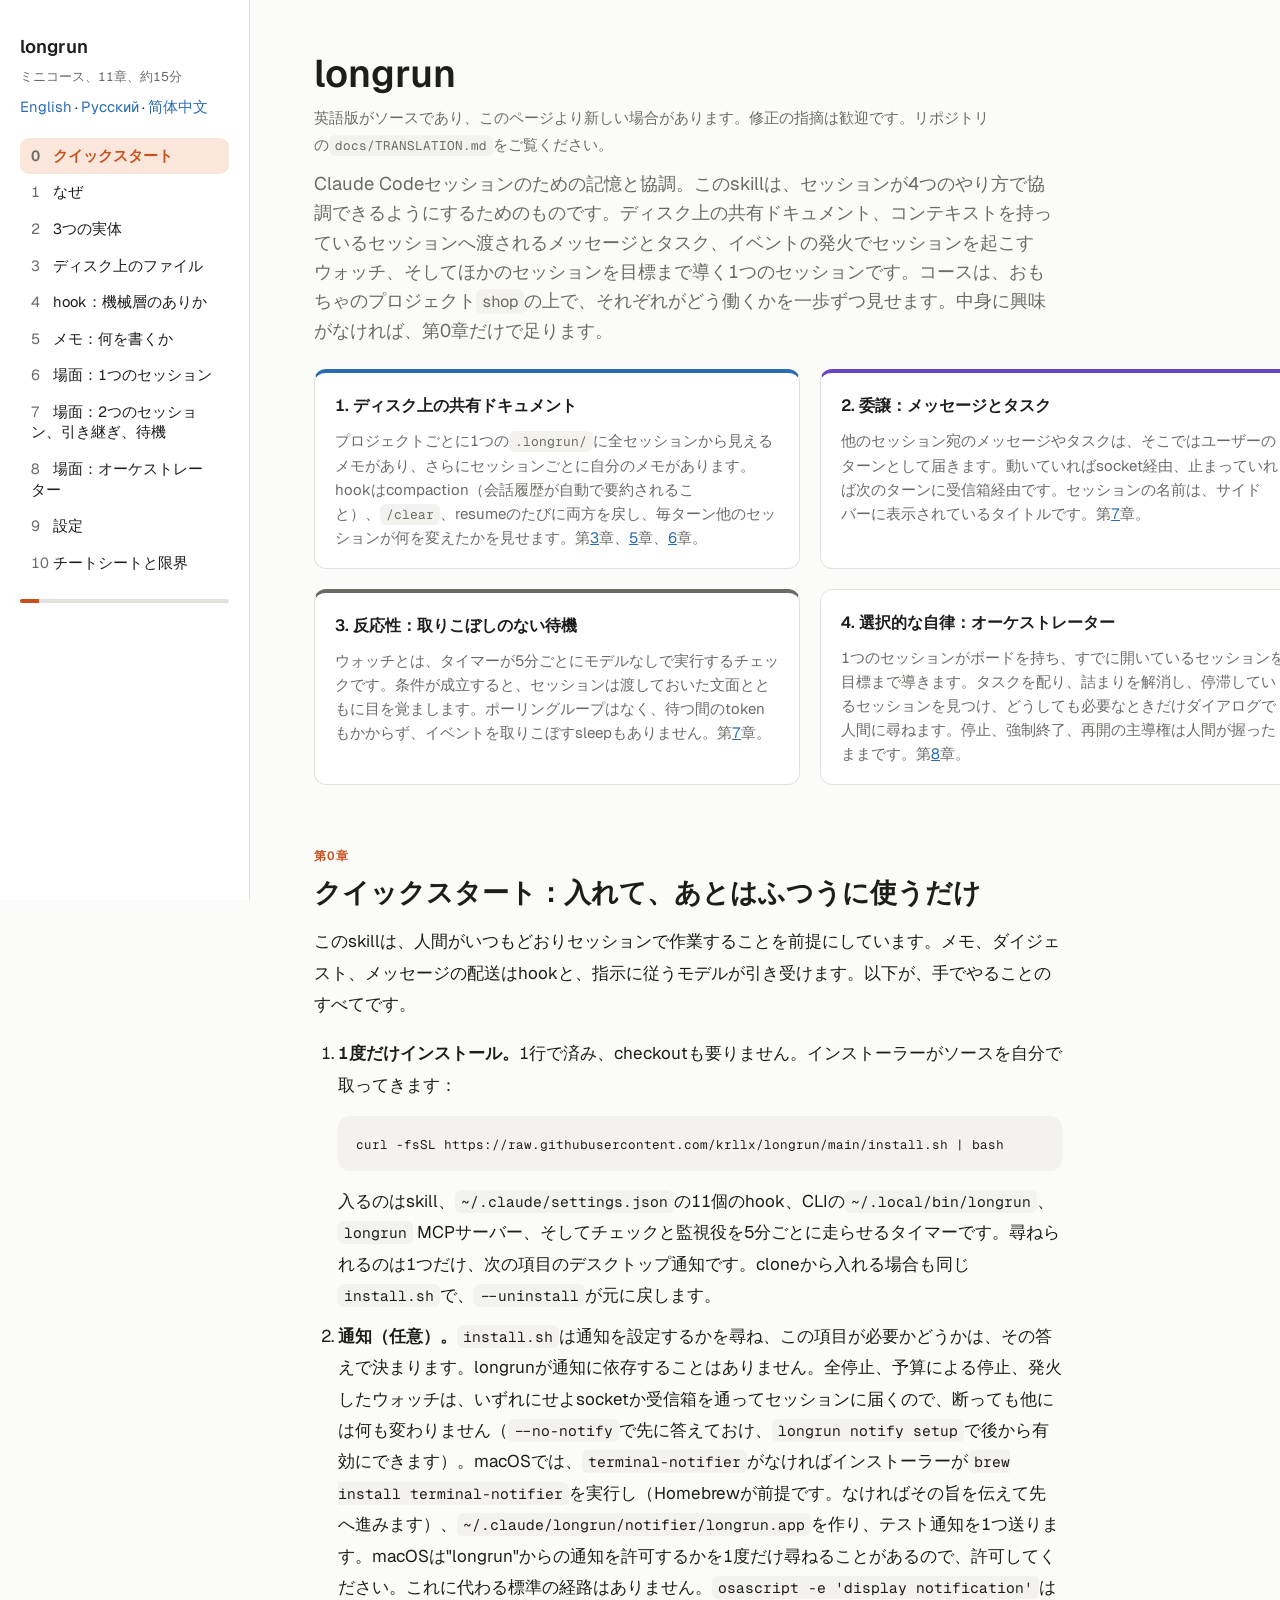
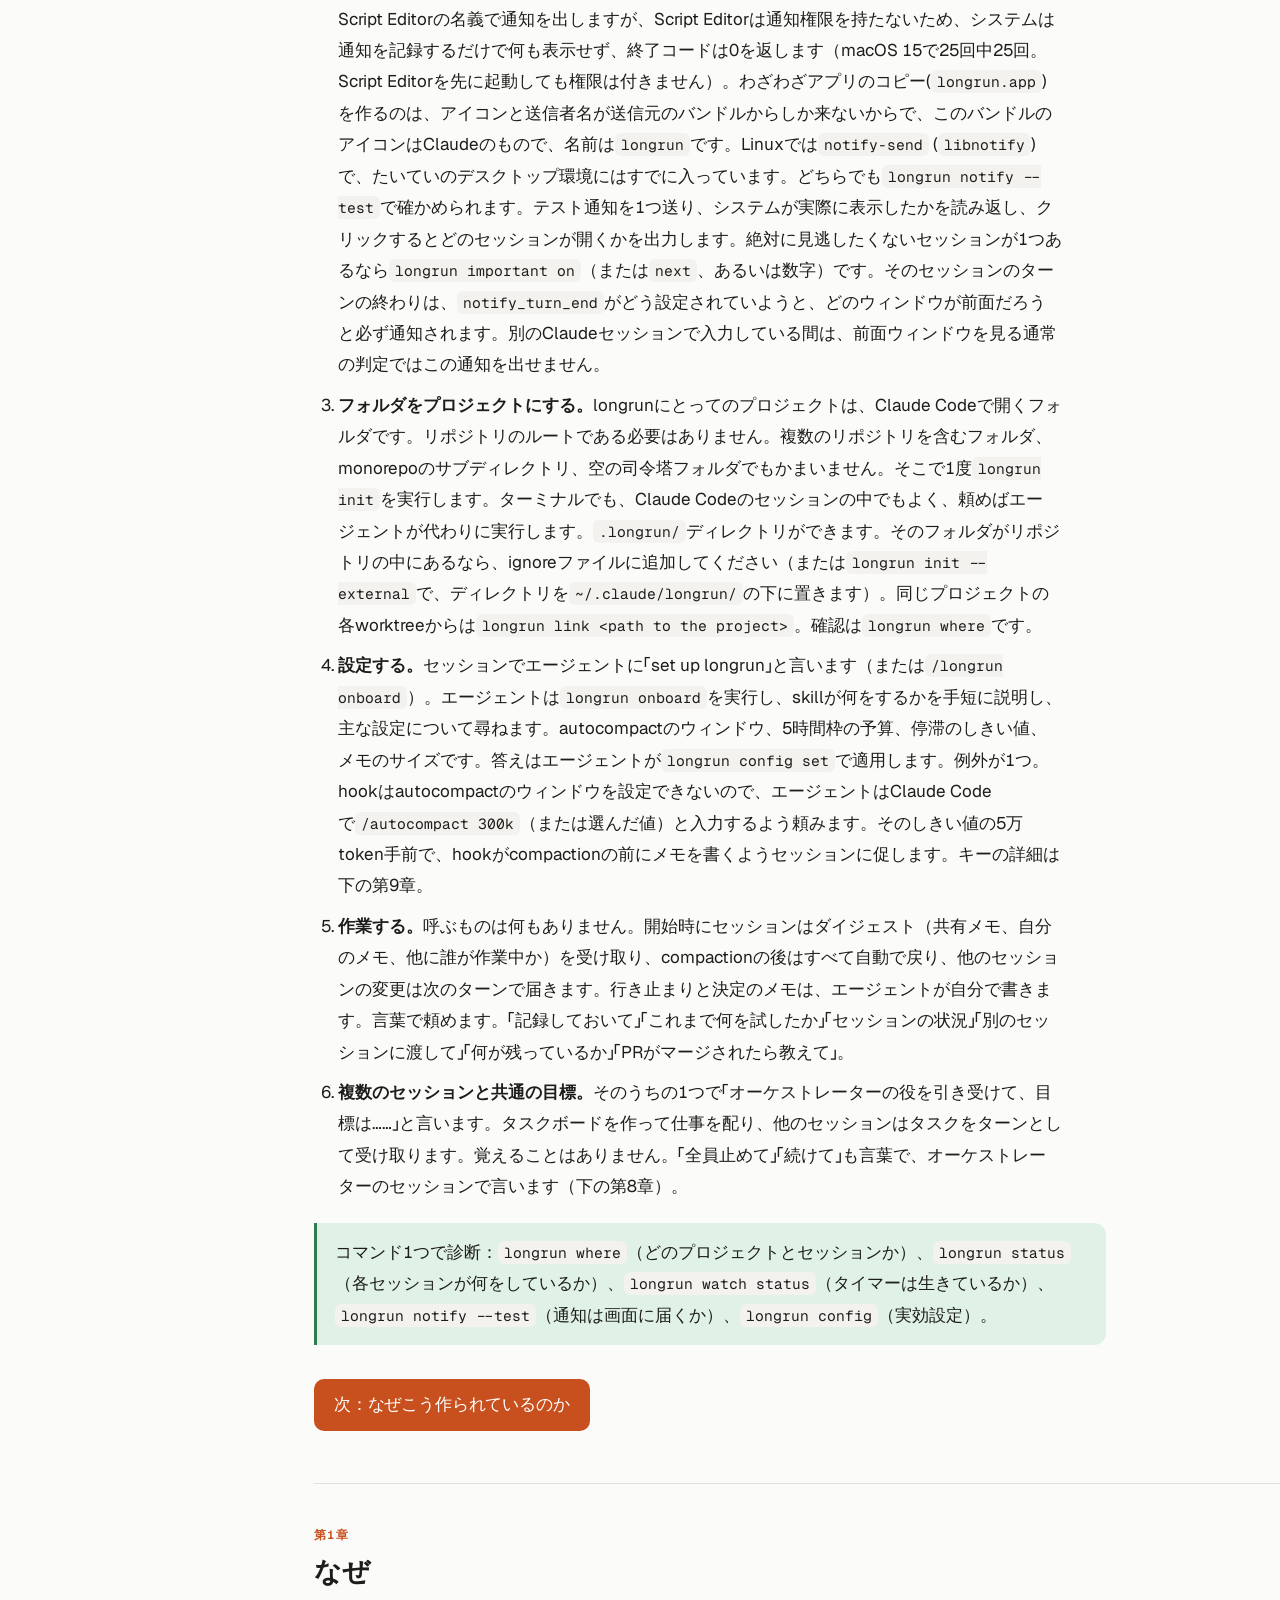
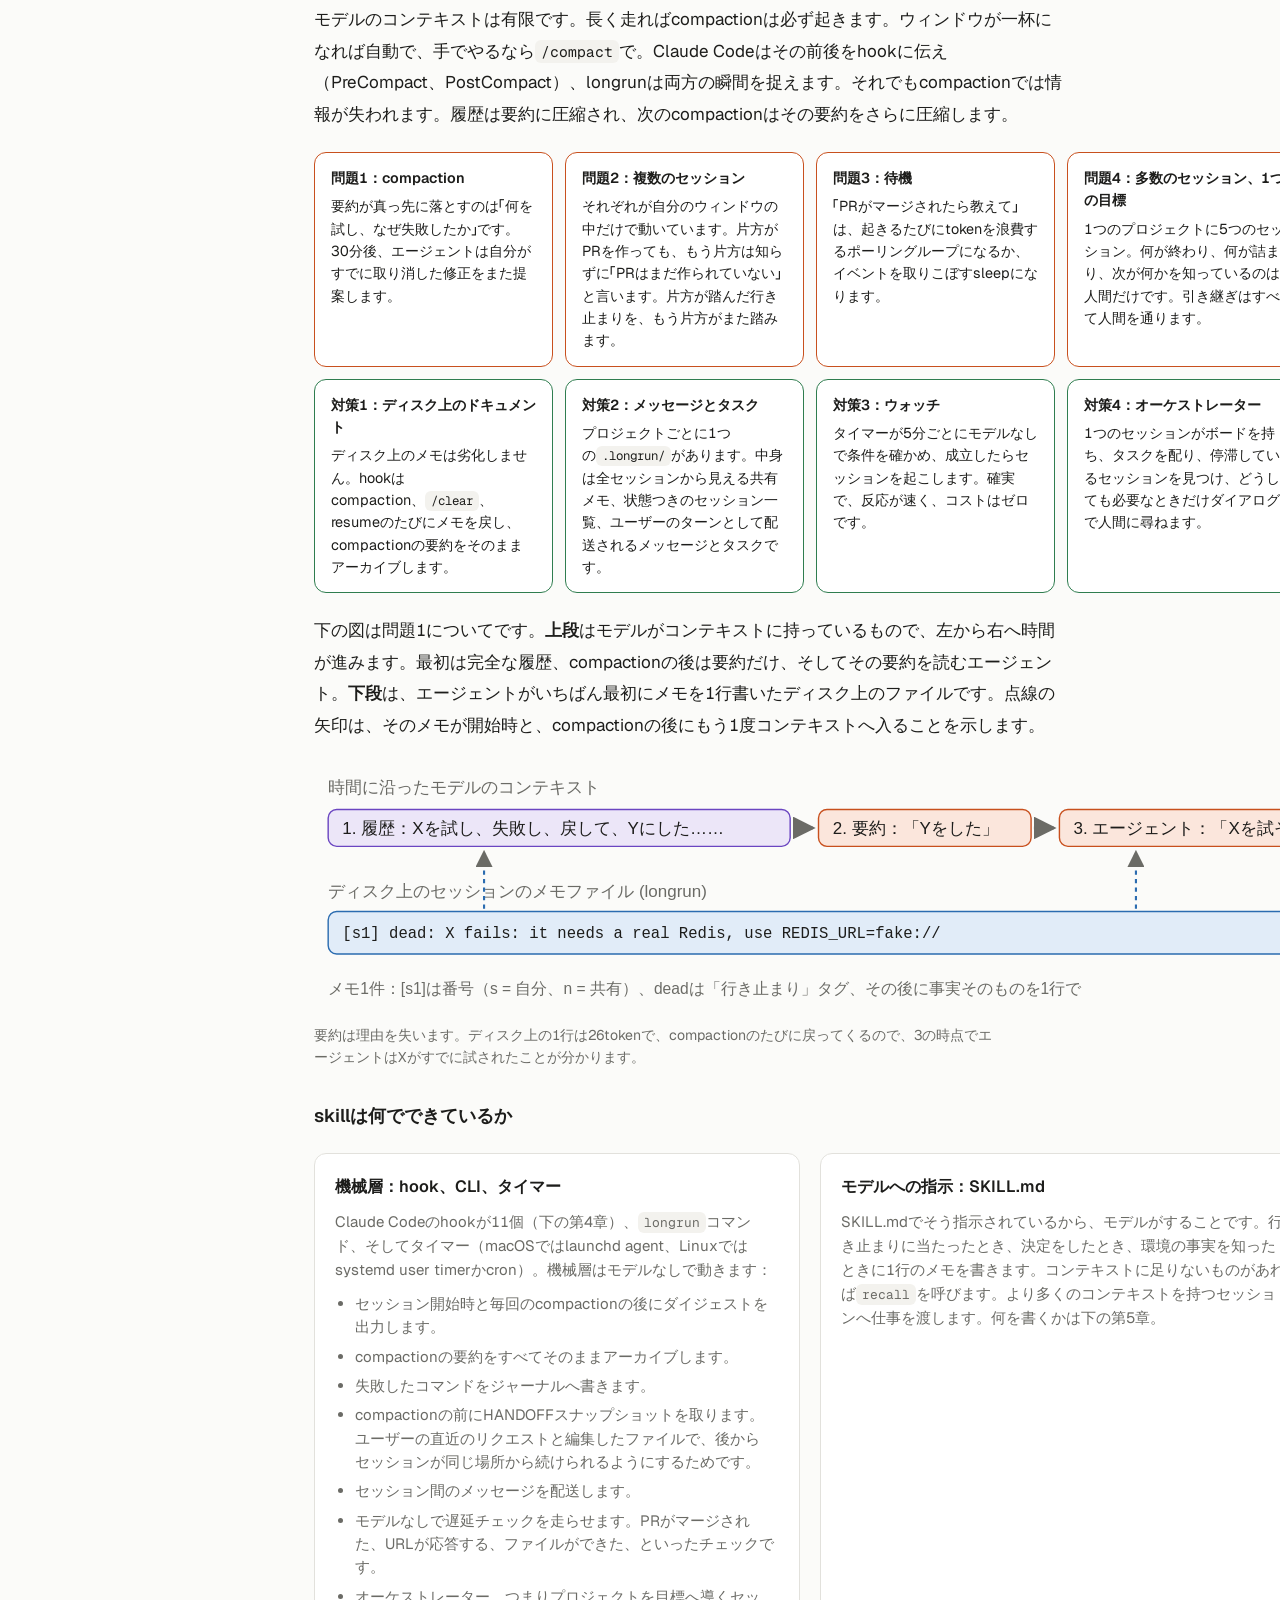
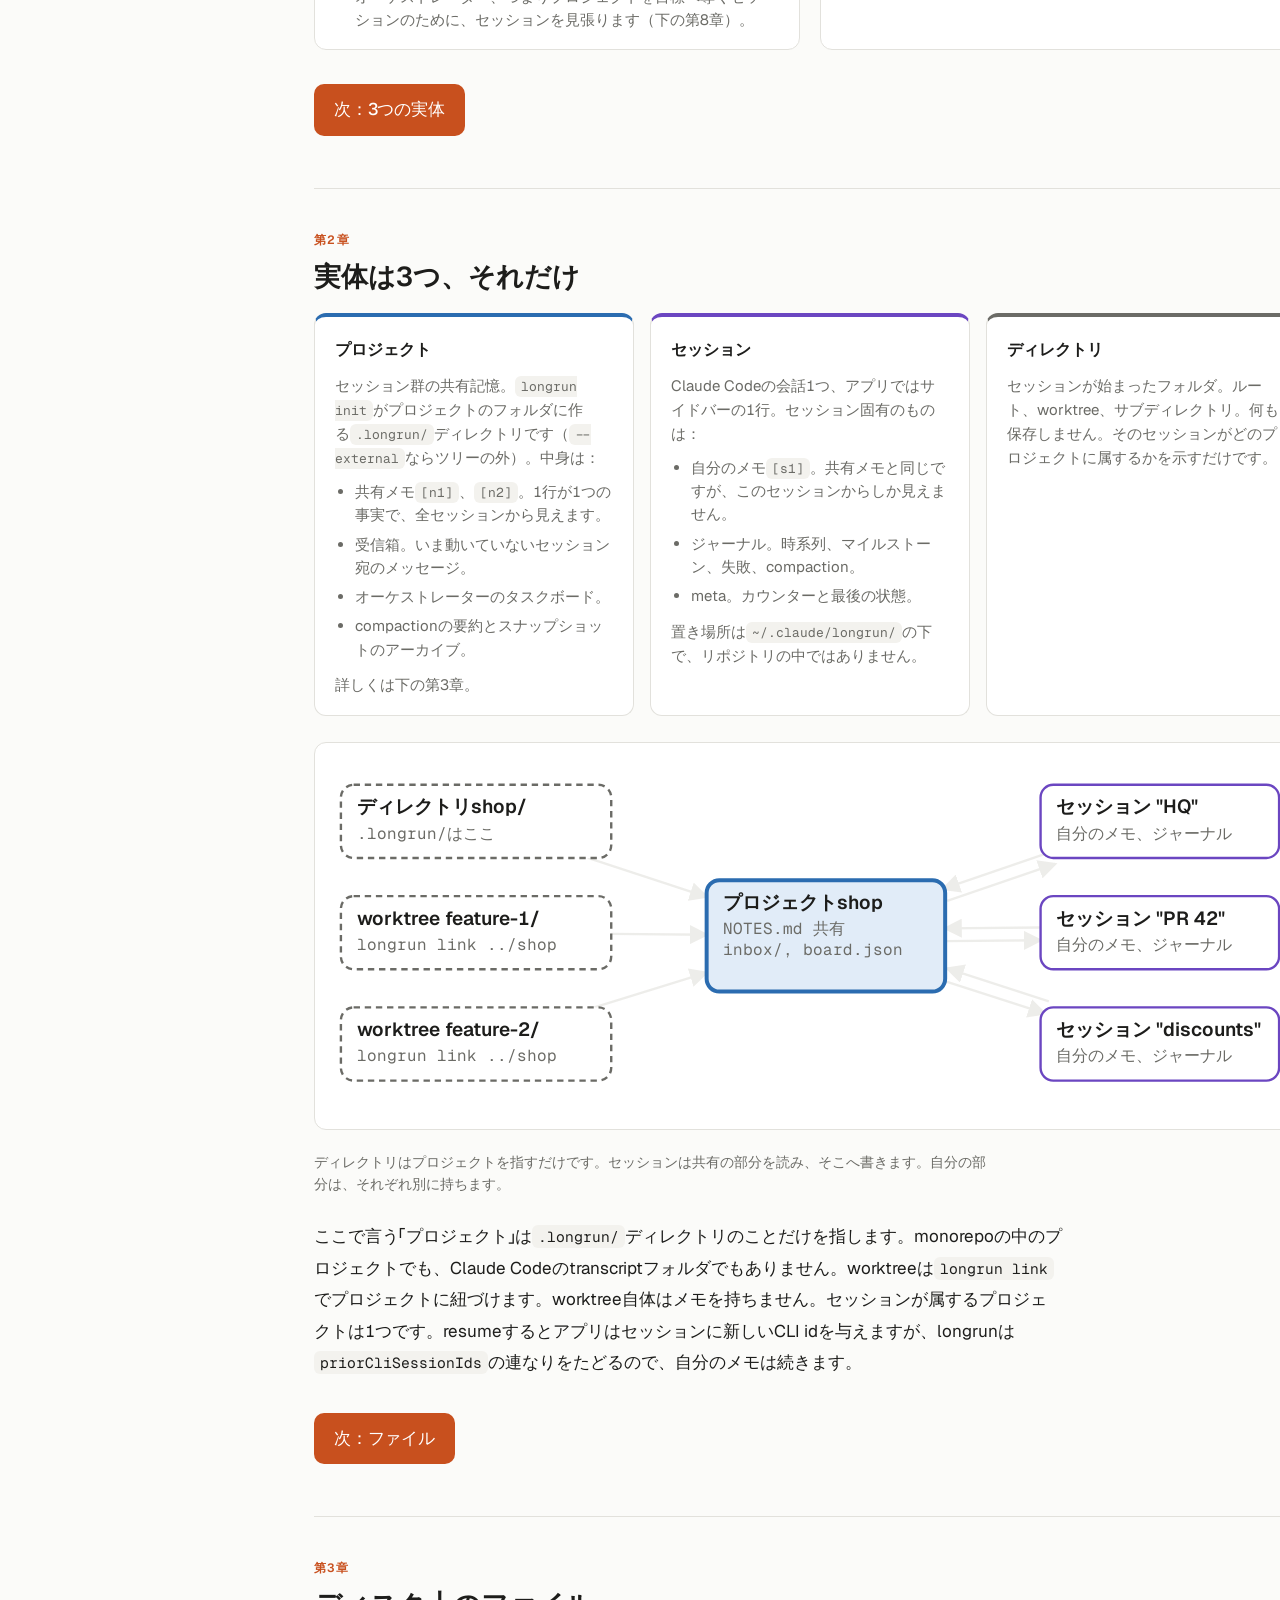
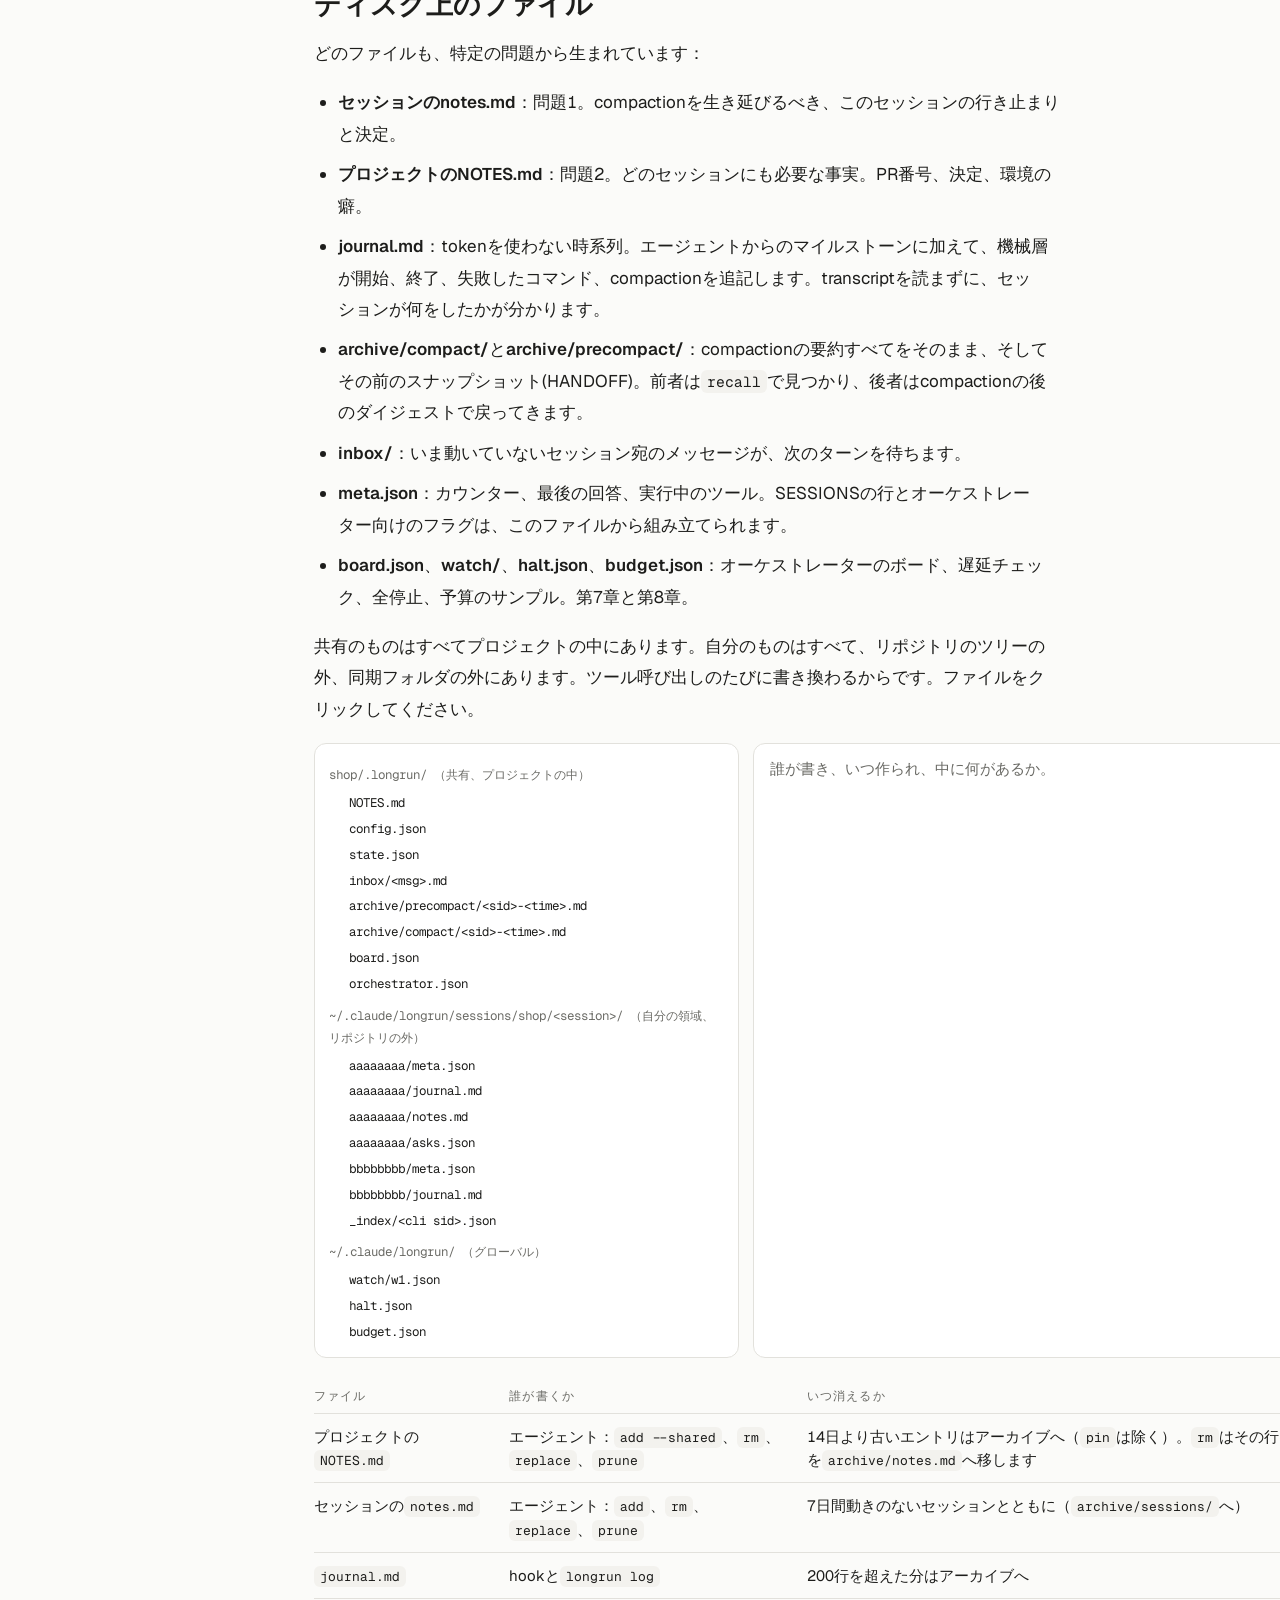
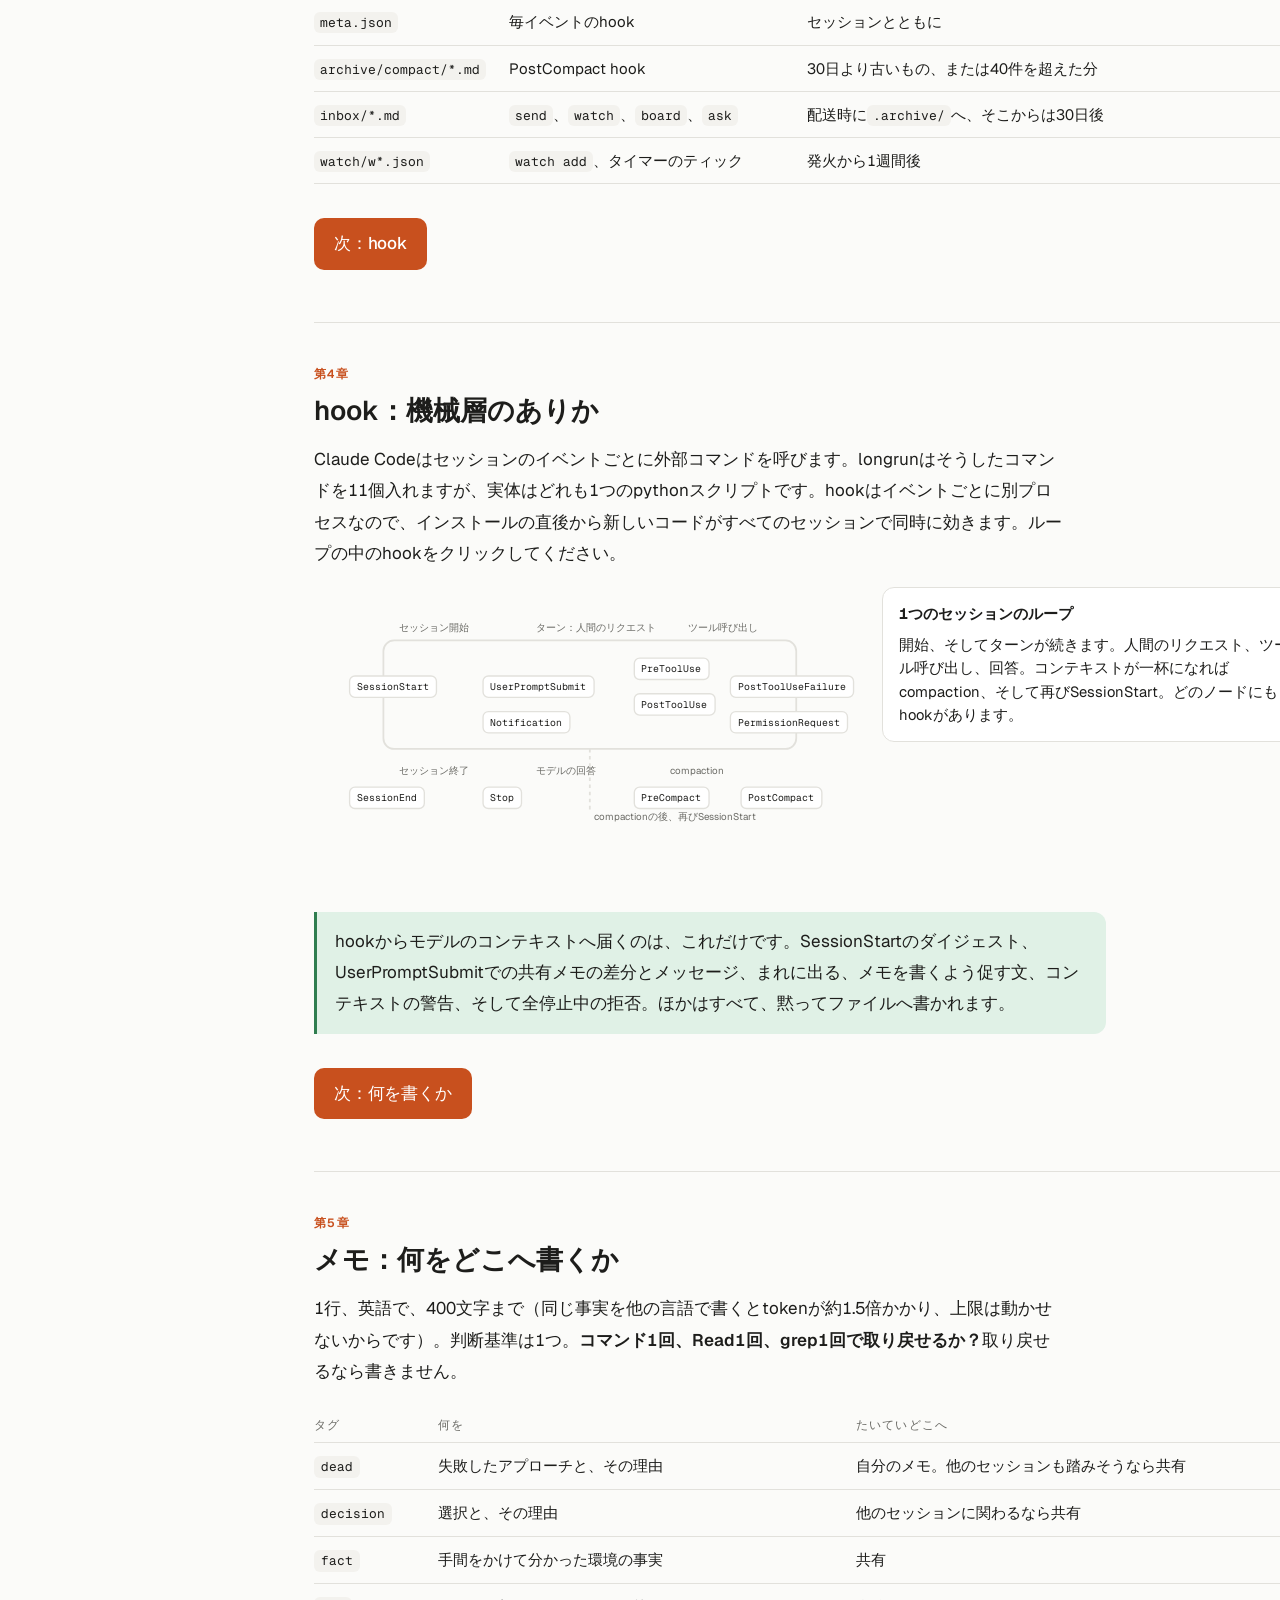
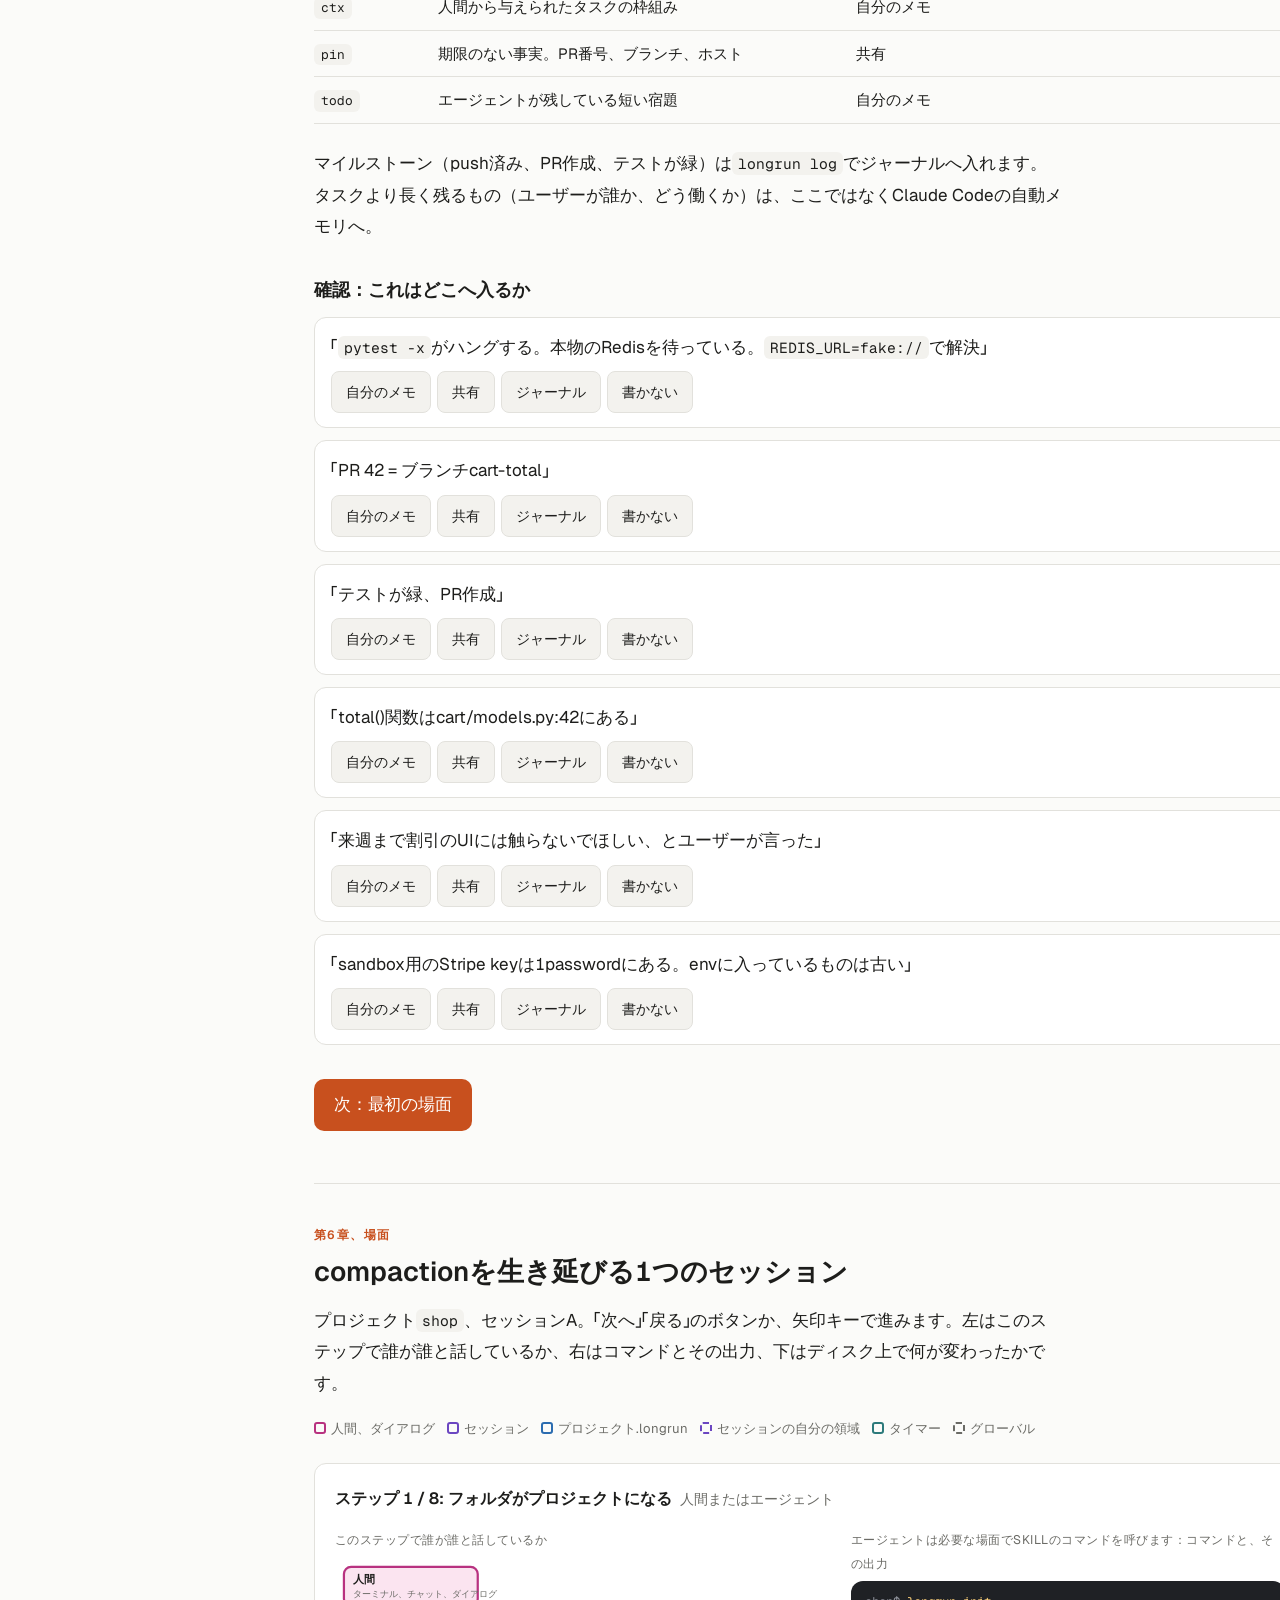
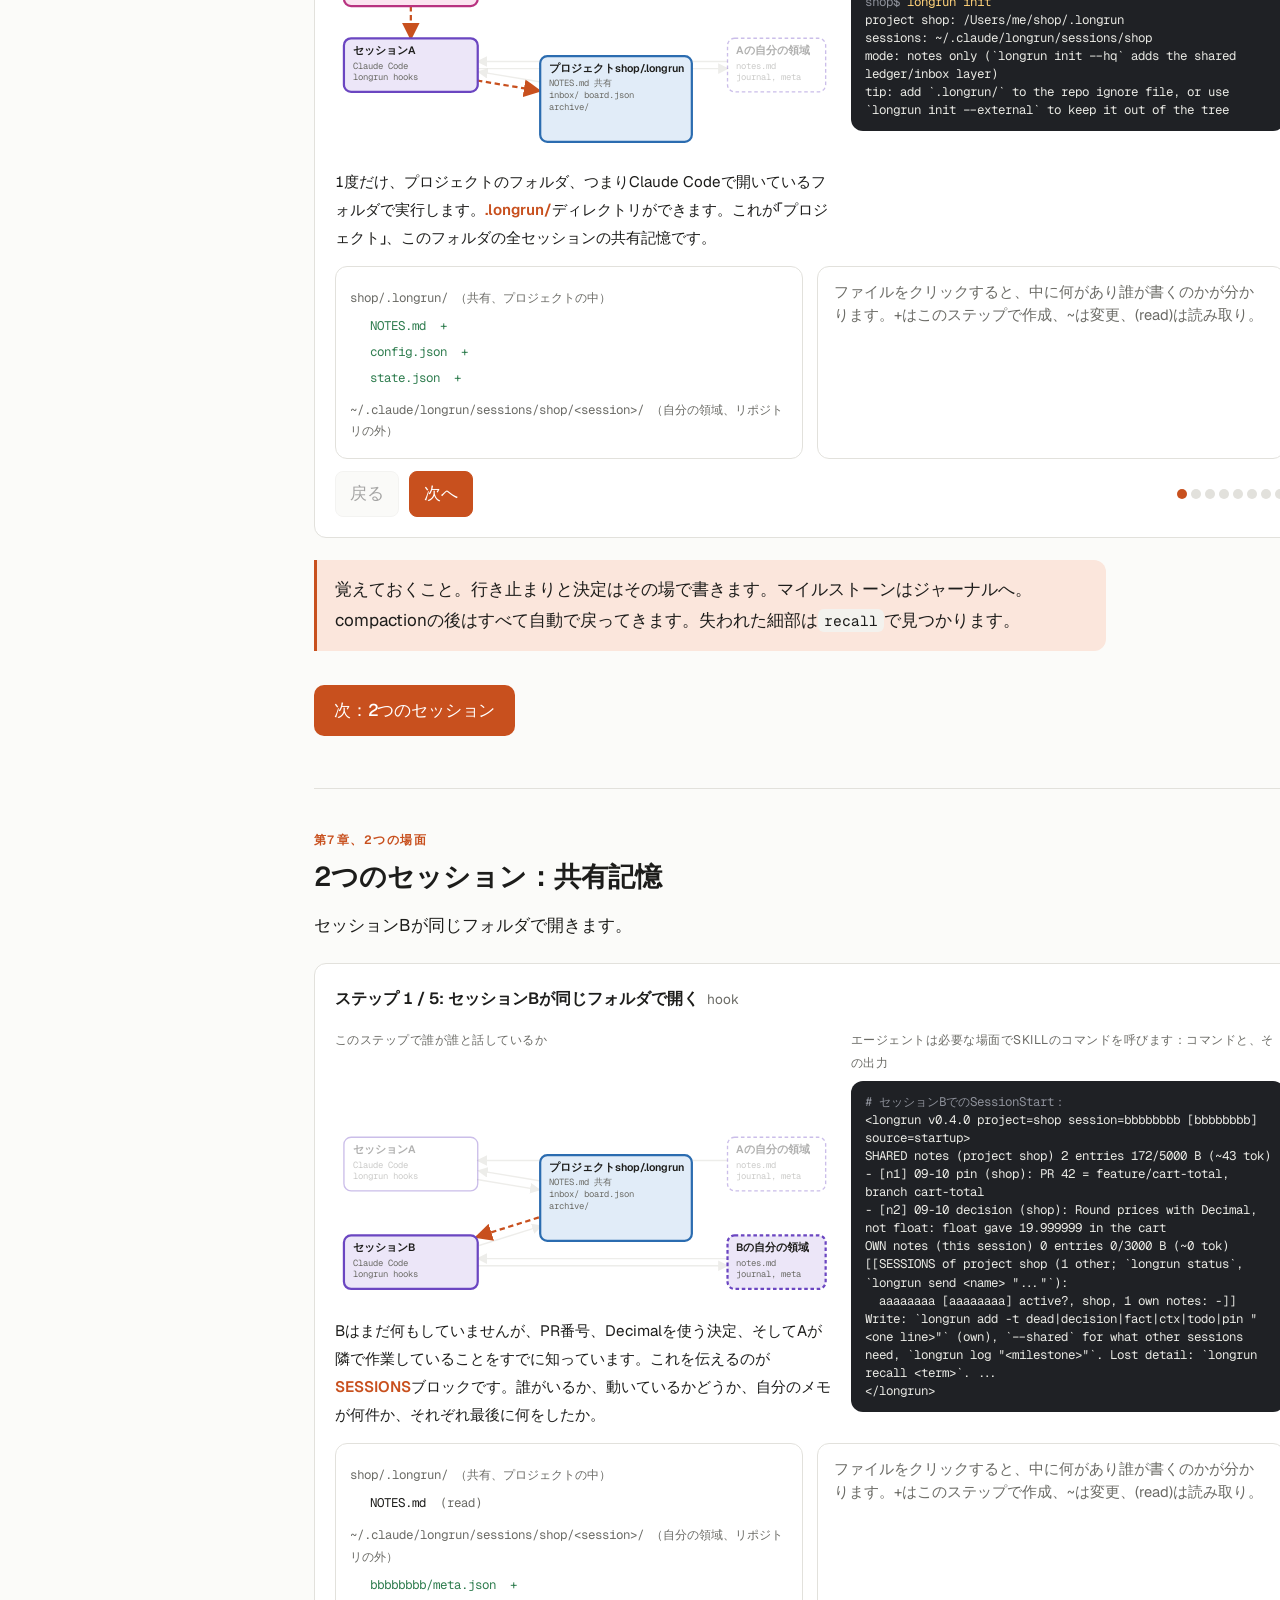
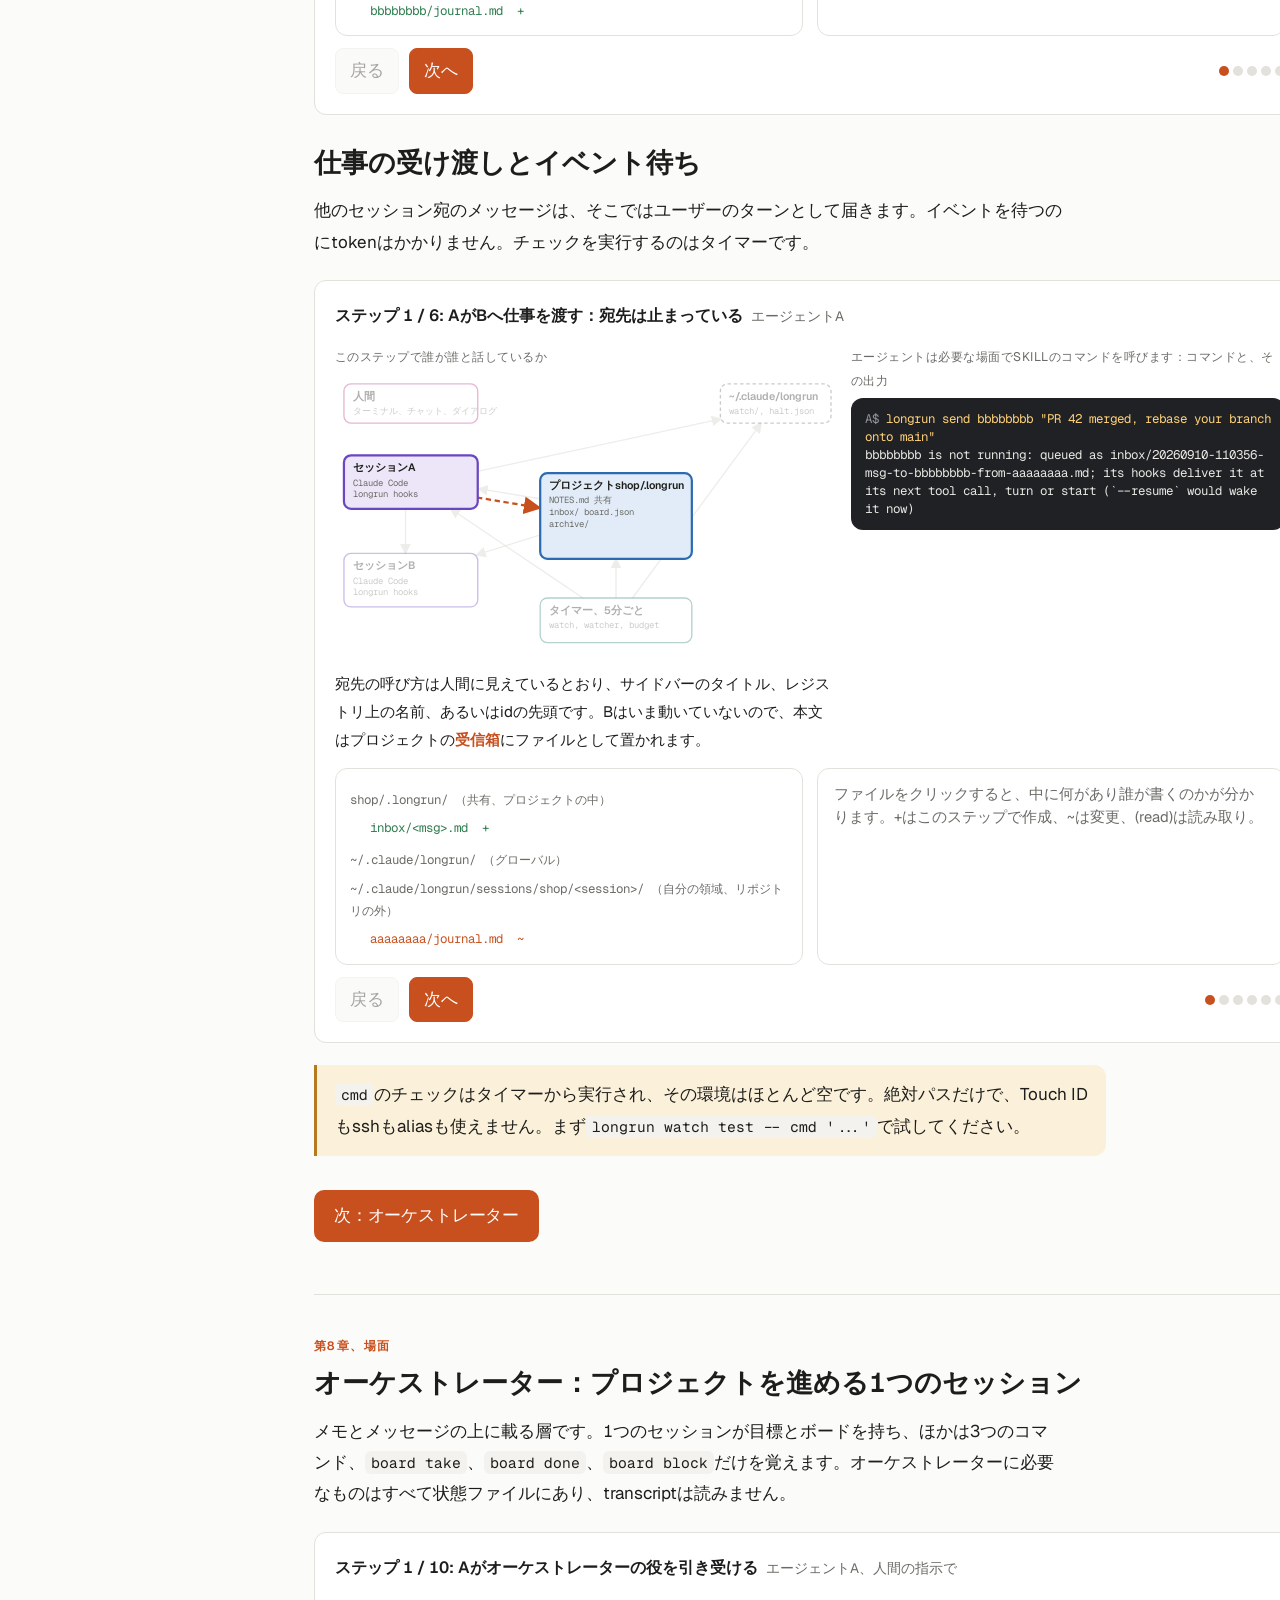
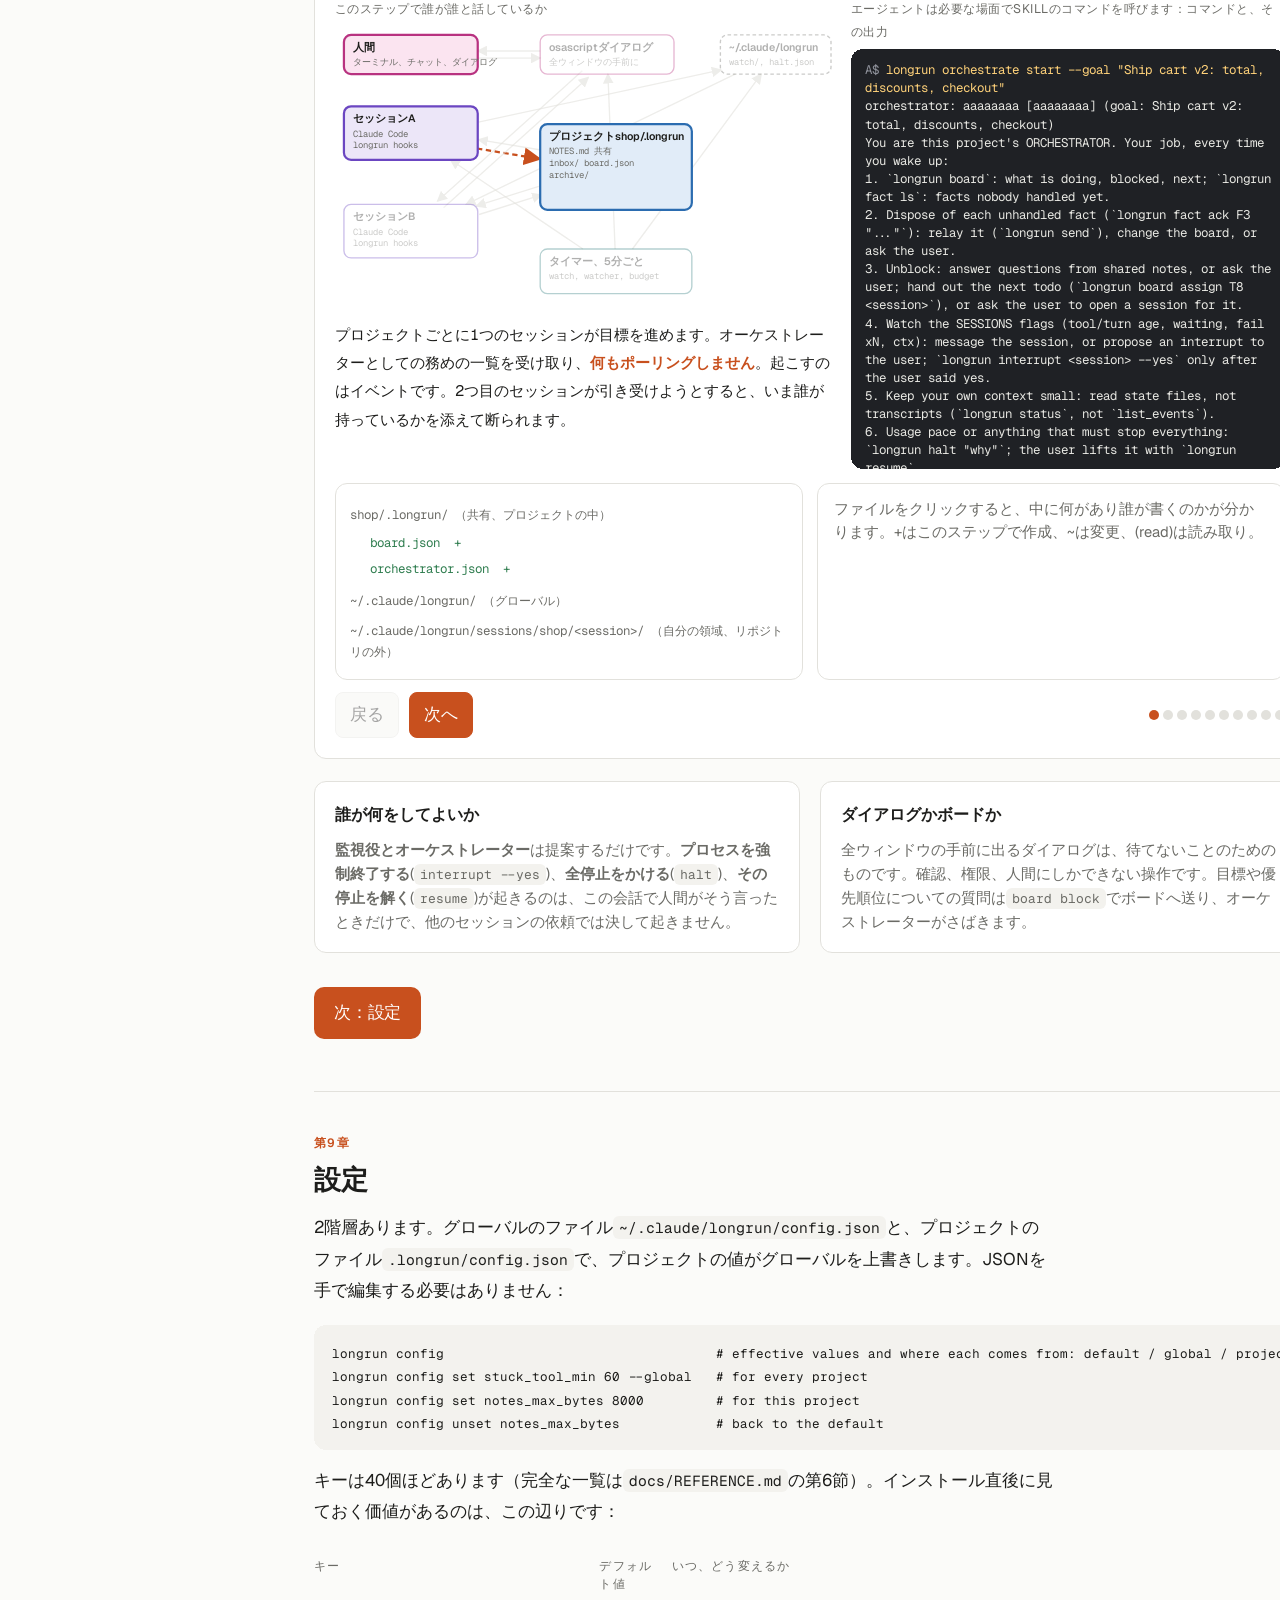
==== commit 55a6feff: "course/ja: plainer wording after review Same pass as README.ja.md over the Japanese course page and " ====
--- a/course/ja/index.html
+++ b/course/ja/index.html
@@ -19,7 +19,7 @@
     <li><a href="#l1"><span class="num">1</span>なぜ</a></li>
     <li><a href="#l2"><span class="num">2</span>3つの実体</a></li>
     <li><a href="#l3"><span class="num">3</span>ディスク上のファイル</a></li>
-    <li><a href="#l4"><span class="num">4</span>hook：機械層が住む場所</a></li>
+    <li><a href="#l4"><span class="num">4</span>hook：機械層のありか</a></li>
     <li><a href="#l5"><span class="num">5</span>メモ：何を書くか</a></li>
     <li><a href="#l6"><span class="num">6</span>場面：1つのセッション</a></li>
     <li><a href="#l7"><span class="num">7</span>場面：2つのセッション、引き継ぎ、待機</a></li>
@@ -32,13 +32,13 @@
 <main>
 
 <h1>longrun</h1>
-<p style="color:var(--muted);font-size:0.92rem;margin-bottom:10px">英語版がソースであり、このページより先を行っている場合があります。修正の指摘は歓迎です。リポジトリの<code>docs/TRANSLATION.md</code>をご覧ください。</p>
-<p class="lead">Claude Codeセッションのための記憶と協調。このskillは、セッションが4つのやり方で協調できるようにするためにあります。ディスク上の共有ドキュメント、コンテキストを持っているセッションへ渡されるメッセージとタスク、イベントの発火でセッションを起こすウォッチ、そして残りを目標まで導く1つのセッションです。コースは、おもちゃのプロジェクト<code>shop</code>の上で、それぞれがどう働くかを一歩ずつ見せます。中身に興味がなければ、第0章だけで足ります。</p>
+<p style="color:var(--muted);font-size:0.92rem;margin-bottom:10px">英語版がソースであり、このページより新しい場合があります。修正の指摘は歓迎です。リポジトリの<code>docs/TRANSLATION.md</code>をご覧ください。</p>
+<p class="lead">Claude Codeセッションのための記憶と協調。このskillは、セッションが4つのやり方で協調できるようにするためのものです。ディスク上の共有ドキュメント、コンテキストを持っているセッションへ渡されるメッセージとタスク、イベントの発火でセッションを起こすウォッチ、そしてほかのセッションを目標まで導く1つのセッションです。コースは、おもちゃのプロジェクト<code>shop</code>の上で、それぞれがどう働くかを一歩ずつ見せます。中身に興味がなければ、第0章だけで足ります。</p>
 <div class="grid2">
   <div class="card project"><h4>1. ディスク上の共有ドキュメント</h4><p>プロジェクトごとに1つの<code>.longrun/</code>に全セッションから見えるメモがあり、さらにセッションごとに自分のメモがあります。hookはcompaction（会話履歴が自動で要約されること）、<code>/clear</code>、resumeのたびに両方を戻し、毎ターン他のセッションが何を変えたかを見せます。第<a href="#l3">3</a>章、<a href="#l5">5</a>章、<a href="#l6">6</a>章。</p></div>
   <div class="card session"><h4>2. 委譲：メッセージとタスク</h4><p>他のセッション宛のメッセージやタスクは、そこではユーザーのターンとして届きます。動いていればsocket経由、止まっていれば次のターンに受信箱経由です。セッションの名前は、サイドバーに表示されているタイトルです。第<a href="#l7">7</a>章。</p></div>
-  <div class="card dir"><h4>3. 反応性：寝過ごさない待機</h4><p>ウォッチとは、タイマーが5分ごとにモデルなしで実行するチェックです。条件が成立すると、セッションは渡しておいた文面とともに目を覚まします。ポーリングループはなく、待つ間のtokenもかからず、寝過ごすsleepもありません。第<a href="#l7">7</a>章。</p></div>
-  <div class="card"><h4>4. 選択的な自律：オーケストレーター</h4><p>1つのセッションがボードを持ち、すでに開いているセッションを目標まで導きます。タスクを配り、ブロックを解き、停滞している仲間を見つけ、どうしても必要なときだけダイアログで人間に尋ねます。レバー（停止、強制終了、再開）は人間が握ったままです。第<a href="#l8">8</a>章。</p></div>
+  <div class="card dir"><h4>3. 反応性：取りこぼしのない待機</h4><p>ウォッチとは、タイマーが5分ごとにモデルなしで実行するチェックです。条件が成立すると、セッションは渡しておいた文面とともに目を覚まします。ポーリングループはなく、待つ間のtokenもかからず、イベントを取りこぼすsleepもありません。第<a href="#l7">7</a>章。</p></div>
+  <div class="card"><h4>4. 選択的な自律：オーケストレーター</h4><p>1つのセッションがボードを持ち、すでに開いているセッションを目標まで導きます。タスクを配り、詰まりを解消し、停滞しているセッションを見つけ、どうしても必要なときだけダイアログで人間に尋ねます。停止、強制終了、再開の主導権は人間が握ったままです。第<a href="#l8">8</a>章。</p></div>
 </div>
 
 <section class="lesson" id="l0">
@@ -49,10 +49,10 @@
 <li><b>1度だけインストール。</b>1行で済み、checkoutも要りません。インストーラーがソースを自分で取ってきます：
 <pre><code>curl -fsSL https://raw.githubusercontent.com/krllx/longrun/main/install.sh | bash</code></pre>
 入るのはskill、<code>~/.claude/settings.json</code>の11個のhook、CLIの<code>~/.local/bin/longrun</code>、<code>longrun</code> MCPサーバー、そしてチェックと監視役を5分ごとに走らせるタイマーです。尋ねられるのは1つだけ、次の項目のデスクトップ通知です。cloneから入れる場合も同じ<code>install.sh</code>で、<code>--uninstall</code>が元に戻します。</li>
-<li><b>通知、欲しければ。</b><code>install.sh</code>は通知を設定するかを尋ね、この項目はその答えで決まります。longrunが通知に依存することはありません。全停止、予算による停止、発火したウォッチは、いずれにせよsocketか受信箱を通ってセッションに届くので、断っても他には何も変わりません（<code>--no-notify</code>があらかじめ答え、<code>longrun notify setup</code>で後から有効にできます）。macOSでは、<code>terminal-notifier</code>がなければインストーラーが<code>brew install terminal-notifier</code>を実行し（Homebrewが前提です。なければその旨を伝えて先へ進みます）、<code>~/.claude/longrun/notifier/longrun.app</code>を作り、テスト通知を1つ送ります。macOSは"longrun"からの通知を許可するかを1度だけ尋ねることがあるので、許可してください。これに代わる標準の経路はありません。<code>osascript -e 'display notification'</code>はScript Editorの名義で投稿しますが、Script Editorは通知権限を持たないため、システムは通知を記録するだけで何も表示せず、終了コードは0を返します（macOS 15で25回中25回。Script Editorを先に起動しても権限は付きません）。わざわざコピーを作るのは、アイコンと送信者名が投稿したバンドルからしか来ないからで、このバンドルのアイコンはClaudeのもので、名前は<code>longrun</code>です。Linuxでは<code>notify-send</code> (<code>libnotify</code>)で、たいていのデスクトップ環境にはすでに入っています。どちらでも<code>longrun notify --test</code>で確かめられます。探りを1つ送り、システムが実際に表示したかを読み返し、クリックするとどのセッションが開くかを出力します。絶対に見逃したくないセッションが1つあるなら<code>longrun important on</code>（または<code>next</code>、あるいは数字）。そのセッションのターンの終わりは、<code>notify_turn_end</code>がどう設定されていようと、どのウィンドウが前面だろうと必ず通知されます。別のClaudeセッションで入力している間は、フォーカスを見る判定ではこれができません。</li>
+<li><b>通知（任意）。</b><code>install.sh</code>は通知を設定するかを尋ね、この項目が必要かどうかは、その答えで決まります。longrunが通知に依存することはありません。全停止、予算による停止、発火したウォッチは、いずれにせよsocketか受信箱を通ってセッションに届くので、断っても他には何も変わりません（<code>--no-notify</code>で先に答えておけ、<code>longrun notify setup</code>で後から有効にできます）。macOSでは、<code>terminal-notifier</code>がなければインストーラーが<code>brew install terminal-notifier</code>を実行し（Homebrewが前提です。なければその旨を伝えて先へ進みます）、<code>~/.claude/longrun/notifier/longrun.app</code>を作り、テスト通知を1つ送ります。macOSは"longrun"からの通知を許可するかを1度だけ尋ねることがあるので、許可してください。これに代わる標準の経路はありません。<code>osascript -e 'display notification'</code>はScript Editorの名義で通知を出しますが、Script Editorは通知権限を持たないため、システムは通知を記録するだけで何も表示せず、終了コードは0を返します（macOS 15で25回中25回。Script Editorを先に起動しても権限は付きません）。わざわざアプリのコピー(<code>longrun.app</code>)を作るのは、アイコンと送信者名が送信元のバンドルからしか来ないからで、このバンドルのアイコンはClaudeのもので、名前は<code>longrun</code>です。Linuxでは<code>notify-send</code> (<code>libnotify</code>)で、たいていのデスクトップ環境にはすでに入っています。どちらでも<code>longrun notify --test</code>で確かめられます。テスト通知を1つ送り、システムが実際に表示したかを読み返し、クリックするとどのセッションが開くかを出力します。絶対に見逃したくないセッションが1つあるなら<code>longrun important on</code>（または<code>next</code>、あるいは数字）です。そのセッションのターンの終わりは、<code>notify_turn_end</code>がどう設定されていようと、どのウィンドウが前面だろうと必ず通知されます。別のClaudeセッションで入力している間は、前面ウィンドウを見る通常の判定ではこの通知を出せません。</li>
 <li><b>フォルダをプロジェクトにする。</b>longrunにとってのプロジェクトは、Claude Codeで開くフォルダです。リポジトリのルートである必要はありません。複数のリポジトリを含むフォルダ、monorepoのサブディレクトリ、空の司令塔フォルダでもかまいません。そこで1度<code>longrun init</code>を実行します。ターミナルでも、Claude Codeのセッションの中でもよく、頼めばエージェントが代わりに実行します。<code>.longrun/</code>ディレクトリができます。そのフォルダがリポジトリの中にあるなら、ignoreファイルに追加してください（または<code>longrun init --external</code>で、ディレクトリを<code>~/.claude/longrun/</code>の下に置きます）。同じプロジェクトの各worktreeからは<code>longrun link &lt;path to the project&gt;</code>。確認は<code>longrun where</code>です。</li>
-<li><b>設定する。</b>セッションでエージェントに「set up longrun」と言います（または<code>/longrun onboard</code>）。エージェントは<code>longrun onboard</code>を実行し、skillが何をするかを手短に説明し、主な設定について尋ねます。autocompactのウィンドウ、5時間ウィンドウの予算、停滞のしきい値、メモのサイズです。答えは<code>longrun config set</code>で自分で適用します。例外が1つ。hookはautocompactのウィンドウを設定できないので、エージェントはClaude Codeで<code>/autocompact 300k</code>（または選んだ値）と入力するよう頼みます。そのしきい値の5万token手前で、hookがcompactionの前にメモを書くようセッションに促します。キーの詳細は下の第9章。</li>
-<li><b>作業する。</b>呼ぶものは何もありません。開始時にセッションはダイジェスト（共有メモ、自分のメモ、他に誰が作業中か）を受け取り、compactionの後はすべて自分で戻り、他のセッションの変更は次のターンで届きます。行き止まりと決定のメモは、エージェントが自分で書きます。言葉で頼めます。「記録しておいて」「これまで何を試したか」「セッションの状況」「別のセッションに渡して」「何が残っているか」「PRがマージされたら教えて」。</li>
+<li><b>設定する。</b>セッションでエージェントに「set up longrun」と言います（または<code>/longrun onboard</code>）。エージェントは<code>longrun onboard</code>を実行し、skillが何をするかを手短に説明し、主な設定について尋ねます。autocompactのウィンドウ、5時間枠の予算、停滞のしきい値、メモのサイズです。答えはエージェントが<code>longrun config set</code>で適用します。例外が1つ。hookはautocompactのウィンドウを設定できないので、エージェントはClaude Codeで<code>/autocompact 300k</code>（または選んだ値）と入力するよう頼みます。そのしきい値の5万token手前で、hookがcompactionの前にメモを書くようセッションに促します。キーの詳細は下の第9章。</li>
+<li><b>作業する。</b>呼ぶものは何もありません。開始時にセッションはダイジェスト（共有メモ、自分のメモ、他に誰が作業中か）を受け取り、compactionの後はすべて自動で戻り、他のセッションの変更は次のターンで届きます。行き止まりと決定のメモは、エージェントが自分で書きます。言葉で頼めます。「記録しておいて」「これまで何を試したか」「セッションの状況」「別のセッションに渡して」「何が残っているか」「PRがマージされたら教えて」。</li>
 <li><b>複数のセッションと共通の目標。</b>そのうちの1つで「オーケストレーターの役を引き受けて、目標は……」と言います。タスクボードを作って仕事を配り、他のセッションはタスクをターンとして受け取ります。覚えることはありません。「全員止めて」「続けて」も言葉で、オーケストレーターのセッションで言います（下の第8章）。</li>
 </ol>
 <div class="callout ok">コマンド1つで診断：<code>longrun where</code>（どのプロジェクトとセッションか）、<code>longrun status</code>（各セッションが何をしているか）、<code>longrun watch status</code>（タイマーは生きているか）、<code>longrun notify --test</code>（通知は画面に届くか）、<code>longrun config</code>（実効設定）。</div>
@@ -62,16 +62,16 @@
 <section class="lesson" id="l1">
 <div class="kicker">第1章</div>
 <h2>なぜ</h2>
-<p>モデルのコンテキストは有限です。長く走ればcompactionは必ず起きます。ウィンドウが一杯になれば自動で、手でやるなら<code>/compact</code>で。Claude Codeはその前後をhookに伝え（PreCompact、PostCompact）、longrunは両方の瞬間を捉えます。それでもcompactionは失います。履歴は要約へ押し込められ、次のcompactionはその要約を押し込めます。</p>
+<p>モデルのコンテキストは有限です。長く走ればcompactionは必ず起きます。ウィンドウが一杯になれば自動で、手でやるなら<code>/compact</code>で。Claude Codeはその前後をhookに伝え（PreCompact、PostCompact）、longrunは両方の瞬間を捉えます。それでもcompactionでは情報が失われます。履歴は要約に圧縮され、次のcompactionはその要約をさらに圧縮します。</p>
 <div class="stripe">
-  <div class="s bad"><b>問題1：compaction</b>要約が真っ先に落とすのは「何を試し、なぜ失敗したか」です。30分後、エージェントは自分がすでに差し戻した修正をまた提案します。</div>
-  <div class="s bad"><b>問題2：複数のセッション</b>それぞれが自分のウィンドウで暮らしています。片方がPRを作っても、もう片方は知らずに「PRはまだ作られていない」と言います。片方が踏んだ行き止まりを、もう片方がまた踏みます。</div>
-  <div class="s bad"><b>問題3：待機</b>「PRがマージされたら教えて」は、起きるたびにtokenを燃やすポーリングループになるか、イベントを寝過ごすsleepになります。</div>
+  <div class="s bad"><b>問題1：compaction</b>要約が真っ先に落とすのは「何を試し、なぜ失敗したか」です。30分後、エージェントは自分がすでに取り消した修正をまた提案します。</div>
+  <div class="s bad"><b>問題2：複数のセッション</b>それぞれが自分のウィンドウの中だけで動いています。片方がPRを作っても、もう片方は知らずに「PRはまだ作られていない」と言います。片方が踏んだ行き止まりを、もう片方がまた踏みます。</div>
+  <div class="s bad"><b>問題3：待機</b>「PRがマージされたら教えて」は、起きるたびにtokenを浪費するポーリングループになるか、イベントを取りこぼすsleepになります。</div>
   <div class="s bad"><b>問題4：多数のセッション、1つの目標</b>1つのプロジェクトに5つのセッション。何が終わり、何が詰まり、次が何かを知っているのは人間だけです。引き継ぎはすべて人間を通ります。</div>
   <div class="s good"><b>対策1：ディスク上のドキュメント</b>ディスク上のメモは劣化しません。hookはcompaction、<code>/clear</code>、resumeのたびにメモを戻し、compactionの要約をそのままアーカイブします。</div>
-  <div class="s good"><b>対策2：メッセージとタスク</b>プロジェクトごとに1つの<code>.longrun/</code>。全セッションから見える共有メモ、状態つきのセッション一覧、ユーザーのターンとして配送されるメッセージとタスク。</div>
+  <div class="s good"><b>対策2：メッセージとタスク</b>プロジェクトごとに1つの<code>.longrun/</code>があります。中身は全セッションから見える共有メモ、状態つきのセッション一覧、ユーザーのターンとして配送されるメッセージとタスクです。</div>
   <div class="s good"><b>対策3：ウォッチ</b>タイマーが5分ごとにモデルなしで条件を確かめ、成立したらセッションを起こします。確実で、反応が速く、コストはゼロです。</div>
-  <div class="s good"><b>対策4：オーケストレーター</b>1つのセッションがボードを持ち、タスクを配り、停滞している仲間を見つけ、どうしても必要なときだけダイアログで人間に尋ねます。</div>
+  <div class="s good"><b>対策4：オーケストレーター</b>1つのセッションがボードを持ち、タスクを配り、停滞しているセッションを見つけ、どうしても必要なときだけダイアログで人間に尋ねます。</div>
 </div>
 <p>下の図は問題1についてです。<b>上段</b>はモデルがコンテキストに持っているもので、左から右へ時間が進みます。最初は完全な履歴、compactionの後は要約だけ、そしてその要約を読むエージェント。<b>下段</b>は、エージェントがいちばん最初にメモを1行書いたディスク上のファイルです。点線の矢印は、そのメモが開始時と、compactionの後にもう1度コンテキストへ入ることを示します。</p>
 <figure>
@@ -93,11 +93,11 @@
   <path d="M580,100 L580,60" stroke="var(--project)" stroke-width="1.5" stroke-dasharray="3 3" marker-end="url(#a1)"/>
   <defs><marker id="a1" markerWidth="8" markerHeight="8" refX="7" refY="4" orient="auto"><path d="M0,0 L8,4 L0,8 z" fill="var(--muted)"/></marker></defs>
 </svg>
-<figcaption>要約は理由を失います。ディスク上の1行は26tokenで、compactionのたびに戻ってくるので、3の時点でエージェントはXがすでに試されたことを見られます。</figcaption>
+<figcaption>要約は理由を失います。ディスク上の1行は26tokenで、compactionのたびに戻ってくるので、3の時点でエージェントはXがすでに試されたことが分かります。</figcaption>
 </figure>
 <h3>skillは何でできているか</h3>
 <div class="grid2">
-  <div class="card"><h4>機械層：hook、CLI、タイマー</h4><p>Claude Codeのhookが11個（下の第4章）、<code>longrun</code>コマンド、そしてタイマー（macOSではlaunchd agent、Linuxではsystemd user timerかcron）。機械層はモデルなしで働きます：</p>
+  <div class="card"><h4>機械層：hook、CLI、タイマー</h4><p>Claude Codeのhookが11個（下の第4章）、<code>longrun</code>コマンド、そしてタイマー（macOSではlaunchd agent、Linuxではsystemd user timerかcron）。機械層はモデルなしで動きます：</p>
   <ul>
   <li>セッション開始時と毎回のcompactionの後にダイジェストを出力します。</li>
   <li>compactionの要約をすべてそのままアーカイブします。</li>
@@ -107,7 +107,7 @@
   <li>モデルなしで遅延チェックを走らせます。PRがマージされた、URLが応答する、ファイルができた、といったチェックです。</li>
   <li>オーケストレーター、つまりプロジェクトを目標へ導くセッションのために、セッションを見張ります（下の第8章）。</li>
   </ul></div>
-  <div class="card"><h4>モデルへの指示：SKILL.md</h4><p>そう頼まれたからモデルがすることです。行き止まりに当たったとき、決定をしたとき、環境の事実を知ったときに1行のメモを書きます。コンテキストに足りないものがあれば<code>recall</code>を呼びます。より多くのコンテキストを持つセッションへ仕事を渡します。何を書くかは下の第5章。</p></div>
+  <div class="card"><h4>モデルへの指示：SKILL.md</h4><p>SKILL.mdでそう指示されているから、モデルがすることです。行き止まりに当たったとき、決定をしたとき、環境の事実を知ったときに1行のメモを書きます。コンテキストに足りないものがあれば<code>recall</code>を呼びます。より多くのコンテキストを持つセッションへ仕事を渡します。何を書くかは下の第5章。</p></div>
 </div>
 <div class="next"><a href="#l2">次：3つの実体</a></div>
 </section>
@@ -123,16 +123,16 @@
   <li>オーケストレーターのタスクボード。</li>
   <li>compactionの要約とスナップショットのアーカイブ。</li>
   </ul><p>詳しくは下の第3章。</p></div>
-  <div class="card session"><h4>セッション</h4><p>Claude Codeの会話1つ、アプリではサイドバーの1行。自分のものは：</p>
+  <div class="card session"><h4>セッション</h4><p>Claude Codeの会話1つ、アプリではサイドバーの1行。セッション固有のものは：</p>
   <ul>
-  <li>自分のメモ<code>[s1]</code>。同じですが、このセッションからしか見えません。</li>
+  <li>自分のメモ<code>[s1]</code>。共有メモと同じですが、このセッションからしか見えません。</li>
   <li>ジャーナル。時系列、マイルストーン、失敗、compaction。</li>
   <li>meta。カウンターと最後の状態。</li>
   </ul><p>置き場所は<code>~/.claude/longrun/</code>の下で、リポジトリの中ではありません。</p></div>
   <div class="card dir"><h4>ディレクトリ</h4><p>セッションが始まったフォルダ。ルート、worktree、サブディレクトリ。何も保存しません。そのセッションがどのプロジェクトに属するかを示すだけです。</p></div>
 </div>
 <figure id="fig-entities"></figure>
-<p>ここで言う「プロジェクト」は<code>.longrun/</code>ディレクトリのことだけを指します。monorepoの中のプロジェクトでも、Claude Codeのtranscriptフォルダでもありません。worktreeは<code>longrun link</code>でプロジェクトに紐づけます。自分のメモは持ちません。セッションが属するプロジェクトは1つです。resumeするとアプリはセッションに新しいCLI idを与えますが、longrunは<code>priorCliSessionIds</code>の連なりをたどるので、自分のメモは続きます。</p>
+<p>ここで言う「プロジェクト」は<code>.longrun/</code>ディレクトリのことだけを指します。monorepoの中のプロジェクトでも、Claude Codeのtranscriptフォルダでもありません。worktreeは<code>longrun link</code>でプロジェクトに紐づけます。worktree自体はメモを持ちません。セッションが属するプロジェクトは1つです。resumeするとアプリはセッションに新しいCLI idを与えますが、longrunは<code>priorCliSessionIds</code>の連なりをたどるので、自分のメモは続きます。</p>
 <div class="next"><a href="#l3">次：ファイル</a></div>
 </section>
 
@@ -146,7 +146,7 @@
 <li><b>journal.md</b>：tokenを使わない時系列。エージェントからのマイルストーンに加えて、機械層が開始、終了、失敗したコマンド、compactionを追記します。transcriptを読まずに、セッションが何をしたかが分かります。</li>
 <li><b>archive/compact/</b>と<b>archive/precompact/</b>：compactionの要約すべてをそのまま、そしてその前のスナップショット(HANDOFF)。前者は<code>recall</code>で見つかり、後者はcompactionの後のダイジェストで戻ってきます。</li>
 <li><b>inbox/</b>：いま動いていないセッション宛のメッセージが、次のターンを待ちます。</li>
-<li><b>meta.json</b>：カウンター、最後の回答、実行中のツール。SESSIONSの行とオーケストレーター向けのフラグは、これから組み立てられます。</li>
+<li><b>meta.json</b>：カウンター、最後の回答、実行中のツール。SESSIONSの行とオーケストレーター向けのフラグは、このファイルから組み立てられます。</li>
 <li><b>board.json</b>、<b>watch/</b>、<b>halt.json</b>、<b>budget.json</b>：オーケストレーターのボード、遅延チェック、全停止、予算のサンプル。第7章と第8章。</li>
 </ul>
 <p>共有のものはすべてプロジェクトの中にあります。自分のものはすべて、リポジトリのツリーの外、同期フォルダの外にあります。ツール呼び出しのたびに書き換わるからです。ファイルをクリックしてください。</p>
@@ -154,8 +154,8 @@
 <table>
 <tr><th>ファイル</th><th>誰が書くか</th><th>いつ消えるか</th></tr>
 <tr><td>プロジェクトの<code>NOTES.md</code></td><td>エージェント：<code>add --shared</code>、<code>rm</code>、<code>replace</code>、<code>prune</code></td><td>14日より古いエントリはアーカイブへ（<code>pin</code>は除く）。<code>rm</code>はその行を<code>archive/notes.md</code>へ移します</td></tr>
-<tr><td>セッションの<code>notes.md</code></td><td>エージェント：<code>add</code>、<code>rm</code>、<code>replace</code>、<code>prune</code></td><td>7日沈黙したセッションとともに（<code>archive/sessions/</code>へ）</td></tr>
-<tr><td><code>journal.md</code></td><td>hookと<code>longrun log</code></td><td>200行を超えた末尾はアーカイブへ</td></tr>
+<tr><td>セッションの<code>notes.md</code></td><td>エージェント：<code>add</code>、<code>rm</code>、<code>replace</code>、<code>prune</code></td><td>7日間動きのないセッションとともに（<code>archive/sessions/</code>へ）</td></tr>
+<tr><td><code>journal.md</code></td><td>hookと<code>longrun log</code></td><td>200行を超えた分はアーカイブへ</td></tr>
 <tr><td><code>meta.json</code></td><td>毎イベントのhook</td><td>セッションとともに</td></tr>
 <tr><td><code>archive/compact/*.md</code></td><td>PostCompact hook</td><td>30日より古いもの、または40件を超えた分</td></tr>
 <tr><td><code>inbox/*.md</code></td><td><code>send</code>、<code>watch</code>、<code>board</code>、<code>ask</code></td><td>配送時に<code>.archive/</code>へ、そこからは30日後</td></tr>
@@ -166,10 +166,10 @@
 
 <section class="lesson" id="l4">
 <div class="kicker">第4章</div>
-<h2>hook：機械層が住む場所</h2>
+<h2>hook：機械層のありか</h2>
 <p>Claude Codeはセッションのイベントごとに外部コマンドを呼びます。longrunはそうしたコマンドを11個入れますが、実体はどれも1つのpythonスクリプトです。hookはイベントごとに別プロセスなので、インストールの直後から新しいコードがすべてのセッションで同時に効きます。ループの中のhookをクリックしてください。</p>
 <div class="hooks"><div id="hookloop"></div><div class="hookinfo" id="hookinfo"><h4>1つのセッションのループ</h4><div>開始、そしてターンが続きます。人間のリクエスト、ツール呼び出し、回答。コンテキストが一杯になればcompaction、そして再びSessionStart。どのノードにもhookがあります。</div></div></div>
-<div class="callout ok">hookからモデルのコンテキストへ届くのは、これだけです。SessionStartのダイジェスト、UserPromptSubmitでの共有メモの差分とメッセージ、まれに出るメモを書く促し、コンテキストの警告、そして全停止中の拒否。ほかはすべて、黙ってファイルへ書かれます。</div>
+<div class="callout ok">hookからモデルのコンテキストへ届くのは、これだけです。SessionStartのダイジェスト、UserPromptSubmitでの共有メモの差分とメッセージ、まれに出る、メモを書くよう促す文、コンテキストの警告、そして全停止中の拒否。ほかはすべて、黙ってファイルへ書かれます。</div>
 <div class="next"><a href="#l5">次：何を書くか</a></div>
 </section>
 
@@ -180,7 +180,7 @@
 <table>
 <tr><th>タグ</th><th>何を</th><th>たいていどこへ</th></tr>
 <tr><td><span class="tag">dead</span></td><td>失敗したアプローチと、その理由</td><td>自分のメモ。他のセッションも踏みそうなら共有</td></tr>
-<tr><td><span class="tag">decision</span></td><td>選択と、その理由</td><td>他に関わるなら共有</td></tr>
+<tr><td><span class="tag">decision</span></td><td>選択と、その理由</td><td>他のセッションに関わるなら共有</td></tr>
 <tr><td><span class="tag">fact</span></td><td>手間をかけて分かった環境の事実</td><td>共有</td></tr>
 <tr><td><span class="tag">ctx</span></td><td>人間から与えられたタスクの枠組み</td><td>自分のメモ</td></tr>
 <tr><td><span class="tag">pin</span></td><td>期限のない事実。PR番号、ブランチ、ホスト</td><td>共有</td></tr>
@@ -198,13 +198,13 @@
 <p>プロジェクト<code>shop</code>、セッションA。「次へ」「戻る」のボタンか、矢印キーで進みます。左はこのステップで誰が誰と話しているか、右はコマンドとその出力、下はディスク上で何が変わったかです。</p>
 <div class="legend"><span class="human"><i></i>人間、ダイアログ</span><span class="session"><i></i>セッション</span><span class="project"><i></i>プロジェクト.longrun</span><span class="own"><i></i>セッションの自分の領域</span><span class="timer"><i></i>タイマー</span><span class="global"><i></i>グローバル</span></div>
 <div id="p1"></div>
-<div class="callout">覚えておくこと。行き止まりと決定はその場で書きます。マイルストーンはジャーナルへ。compactionの後はすべて自分で戻ってきます。失われた細部は<code>recall</code>で見つかります。</div>
+<div class="callout">覚えておくこと。行き止まりと決定はその場で書きます。マイルストーンはジャーナルへ。compactionの後はすべて自動で戻ってきます。失われた細部は<code>recall</code>で見つかります。</div>
 <div class="next"><a href="#l7">次：2つのセッション</a></div>
 </section>
 
 <section class="lesson" id="l7">
 <div class="kicker">第7章、2つの場面</div>
-<h2>2つのセッション：共有される記憶</h2>
+<h2>2つのセッション：共有記憶</h2>
 <p>セッションBが同じフォルダで開きます。</p>
 <div id="p2"></div>
 <h2 style="margin-top:32px">仕事の受け渡しとイベント待ち</h2>
@@ -221,7 +221,7 @@
 <div id="p4"></div>
 <div class="grid2">
   <div class="card"><h4>誰が何をしてよいか</h4><p><b>監視役とオーケストレーター</b>は提案するだけです。<b>プロセスを強制終了する</b>(<code>interrupt --yes</code>)、<b>全停止をかける</b>(<code>halt</code>)、<b>その停止を解く</b>(<code>resume</code>)が起きるのは、この会話で人間がそう言ったときだけで、他のセッションの依頼では決して起きません。</p></div>
-  <div class="card"><h4>ダイアログかボードか</h4><p>全ウィンドウの手前に出るダイアログは、待てないことのためのものです。確認、権限、人間にしかできない操作。目標や優先順位についての質問は<code>board block</code>でボードへ送り、オーケストレーターがさばきます。</p></div>
+  <div class="card"><h4>ダイアログかボードか</h4><p>全ウィンドウの手前に出るダイアログは、待てないことのためのものです。確認、権限、人間にしかできない操作です。目標や優先順位についての質問は<code>board block</code>でボードへ送り、オーケストレーターがさばきます。</p></div>
 </div>
 <div class="next"><a href="#l9">次：設定</a></div>
 </section>
@@ -236,19 +236,19 @@
 longrun config unset notes_max_bytes            # back to the default</code></pre>
 <p>キーは40個ほどあります（完全な一覧は<code>docs/REFERENCE.md</code>の第6節）。インストール直後に見ておく価値があるのは、この辺りです：</p>
 <table>
-<tr><th>キー</th><th>既定値</th><th>いつ、どう変えるか</th></tr>
+<tr><th>キー</th><th>デフォルト値</th><th>いつ、どう変えるか</th></tr>
 <tr><td><code>notes_max_bytes</code>、<code>session_notes_max_bytes</code></td><td>5000, 3000</td><td>共有メモと自分のメモの予算。毎回の開始時に読まれるので、大きければよいわけではありません。セッションが4つ以上あり、ダイジェストがPRUNEを求め続けるプロジェクトなら8000と4000。</td></tr>
 <tr><td><code>notes_max_age_days</code></td><td>14</td><td>これより古いエントリはアーカイブへ（<code>pin</code>は除く）。セッションがたまにしかないプロジェクトなら30。</td></tr>
 <tr><td><code>nudge_tools</code>、<code>nudge_turns</code></td><td>40, 8</td><td>メモなしで何回の呼び出し、何ターンが過ぎたら促すか（編集か失敗があった場合だけ）。うるさければ80と16。</td></tr>
-<tr><td><code>ctx_warn_before</code></td><td>50000</td><td>自動compactionのウィンドウの何token手前でメモを促すか。Claude Codeの<code>/autocompact 300k</code>と組み合わせて働きます。50kで足ります。</td></tr>
+<tr><td><code>ctx_warn_before</code></td><td>50000</td><td>autocompactのウィンドウの何token手前でメモを促すか。Claude Codeの<code>/autocompact 300k</code>と組み合わせて働きます。50kで足ります。</td></tr>
 <tr><td><code>stuck_tool_min</code>、<code>stuck_turn_min</code>、<code>stuck_wait_min</code></td><td>30, 60, 10</td><td>オーケストレーター向けの監視役のしきい値。ツール、ターン、権限待ち（分）。40分のビルドが普通なら<code>stuck_tool_min</code>を60に。</td></tr>
-<tr><td><code>budget_on</code>、<code>budget_pace_pct_per_hour</code>、<code>budget_factor</code></td><td>false, 20, 1.5</td><td>既定でオフの5時間ウィンドウのルール。毎時何%という計画と、停止までに何倍まで超えてよいか。複数のセッションが1つのウィンドウを分け合う場合や、オーケストレーターを使う場合は<code>longrun budget on</code>。ウィンドウを3時間で使い切りたいならpaceを33に。</td></tr>
+<tr><td><code>budget_on</code>、<code>budget_pace_pct_per_hour</code>、<code>budget_factor</code></td><td>false, 20, 1.5</td><td>デフォルトでオフの5時間枠のルール。毎時何%という計画と、停止までに何倍まで超えてよいか。複数のセッションが1つの枠を分け合う場合や、オーケストレーターを使う場合は<code>longrun budget on</code>。枠を3時間で使い切りたいならpaceを33に。</td></tr>
 <tr><td><code>ask_wait_sec</code>、<code>ask_expire_min</code></td><td>90, 360</td><td>ダイアログがその場の回答を何秒待つか、何分で自分で閉じるか。ふつうはそのままで。</td></tr>
-<tr><td><code>watch_ttl_days</code></td><td>7</td><td>チェックの既定の寿命（グローバルのみ）。リリースを何週間も待つなら30か、そのチェックに<code>--for 30d</code>。</td></tr>
+<tr><td><code>watch_ttl_days</code></td><td>7</td><td>チェックのデフォルトの寿命（グローバルのみ）。リリースを何週間も待つなら30か、そのチェックに<code>--for 30d</code>。</td></tr>
 <tr><td><code>autocompact_window</code></td><td>0</td><td>Claude Codeがどこでcompactionするか。<code>/autocompact N</code>で設定した値で、<code>300k</code>や<code>1M</code>を受け付けます。0はClaude Codeに従うという意味です。hookは<code>/autocompact</code>を実行できないので、この値は意図の表明です。<code>onboard</code>がClaude Codeの設定と見比べ、コマンドの入力を頼みます。1Mウィンドウのモデルでの推奨は300k。</td></tr>
 <tr><td><code>pr_tool</code></td><td>auto</td><td>pr-mergedのチェックがPRの状態をどう問い合わせるか。<code>gh</code> (GitHub CLI)か<code>arc</code> (Arcadia)です。<code>auto</code>はウォッチを登録したフォルダを見て決めます。</td></tr>
-<tr><td><code>watch_timer</code></td><td>auto</td><td>ウォッチのtickを何が動かすか。<code>launchd</code> (macOS)、<code>systemd</code>(user timer)、<code>cron</code>、<code>none</code>。<code>auto</code>はこのマシンにあるものを選びます。</td></tr>
-<tr><td><code>hq</code></td><td>未設定</td><td>プロジェクトの司令塔のための台帳と受信箱の層。configではなく<code>longrun init --hq</code>で有効にします。</td></tr>
+<tr><td><code>watch_timer</code></td><td>auto</td><td>ウォッチのティックを何が動かすか。<code>launchd</code> (macOS)、<code>systemd</code> (user timer)、<code>cron</code>、<code>none</code>。<code>auto</code>はこのマシンにあるものを選びます。</td></tr>
+<tr><td><code>hq</code></td><td>未設定</td><td>プロジェクトの司令塔用の台帳と受信箱の層。configではなく<code>longrun init --hq</code>で有効にします。</td></tr>
 </table>
 <div class="callout">いちばん簡単なのはキーを覚えることではなく、エージェントに「set up longrun」と言うことです。<code>longrun onboard</code>が、すべてのキーの現在値と意味をまとめた説明をエージェントへ出力し、エージェントは1つずつ尋ねて答えを適用します。最小構成は、autocompactのウィンドウを300kにすること（<code>/autocompact 300k</code>は自分で入力します）、複数のセッションがウィンドウを分け合うようになったら<code>longrun budget on</code>、ビルドが長いなら<code>stuck_tool_min 60</code>です。残りは、ダイジェストか監視役が邪魔になってきたときに触ります。</div>
 <div class="next"><a href="#l10">次：チートシート</a></div>
@@ -296,14 +296,14 @@
 <h3>機械層が保証すること、モデルに依存すること</h3>
 <table>
 <tr><th>機械層が保証する</th><th>モデルとその指示に依存する</th></tr>
-<tr><td>compactionの要約すべてのアーカイブ、失敗のジャーナル、HANDOFFスナップショット、メモがコンテキストへ戻ること、メッセージの配送、共有メモの差分、全停止中のツール拒否、ウォッチのチェック</td><td>メモが書かれること、そして要点を突いていること、調べ直す前に<code>recall</code>が実行されること、仲間からのメッセージを人間の言葉と取り違えないこと</td></tr>
+<tr><td>compactionの要約すべてのアーカイブ、失敗のジャーナル、HANDOFFスナップショット、メモがコンテキストへ戻ること、メッセージの配送、共有メモの差分、全停止中のツール拒否、ウォッチのチェック</td><td>メモが書かれること、そして要点を突いていること、調べ直す前に<code>recall</code>が実行されること、他のセッションからのメッセージを人間の言葉と取り違えないこと</td></tr>
 </table>
 <h3>限界</h3>
 <ul>
-<li>ダイジェストは最大9000バイトです。あふれたときに落とす順番は、セッション一覧、ウォッチ、ジャーナルの末尾、HANDOFF、台帳。メモが落とされることはありません。だからこその5000 + 3000という予算です。</li>
+<li>ダイジェストは最大9000バイトです。あふれたときに落とす順番は、セッション一覧、ウォッチ、ジャーナルの末尾、HANDOFF、台帳。メモが落とされることはありません。だからこその5000+3000という予算です。</li>
 <li>アプリのresumeは<code>priorCliSessionIds</code>でつながります。CLIの<code>/clear</code>は経験則で、「同じフォルダ、3分以内に理由clearで終了」です。</li>
 <li>socketとtranscriptの形式は文書化されていません。Claude Codeのバージョンが変わると、動いているセッションへの<code>send</code>が真っ先に壊れます。受信箱のキューは動き続けます。</li>
-<li>macOSのタイマーの下では、pythonが<code>~/Documents</code>にアクセスできないことがあります(TCC)。チェックはそこに依存しません。その場合メッセージは、<code>~/.claude</code>以下のセッションディレクトリに置かれます。</li>
+<li>macOSのタイマーの下では、pythonが<code>~/Documents</code>にアクセスできないことがあります(TCC)。チェックはそこに依存しません。アクセスできない場合、メッセージは、<code>~/.claude</code>以下のセッションディレクトリに置かれます。</li>
 <li>サブエージェントはダイジェストを受け取りません。<code>/rewind</code>はメモを巻き戻しません。</li>
 </ul>
 <p>詳しくはリポジトリの<code>README.md</code>、<code>docs/REFERENCE.md</code>、<code>docs/ORCHESTRATOR.md</code>、そして<code>longrun help</code>。</p>
@@ -313,9 +313,9 @@
 </div>
 <script>
 window.LR_I18N = { step: 'ステップ', of: '/', prev: '戻る', next: '次へ',
-  fileHint: 'ファイルをクリックすると、中に何があり誰が書くのかが分かります。+ はこのステップで作成、~ は変更、(read) は読み取り。',
+  fileHint: 'ファイルをクリックすると、中に何があり誰が書くのかが分かります。+はこのステップで作成、~は変更、(read)は読み取り。',
   quiz: ['自分のメモ', '共有', 'ジャーナル', '書かない'],
-  loop: ['セッション開始', 'ターン：人間のリクエスト', 'ツール呼び出し', 'セッションが終了', 'モデルの回答', 'compaction', 'compactionの後、再びSessionStart'],
+  loop: ['セッション開始', 'ターン：人間のリクエスト', 'ツール呼び出し', 'セッション終了', 'モデルの回答', 'compaction', 'compactionの後、再びSessionStart'],
   diagHead: 'このステップで誰が誰と話しているか', termHead: 'エージェントは必要な場面でskillのコマンドを呼びます：コマンドと、その出力' };
 </script>
 <script src="../app.js"></script>
@@ -350,14 +350,14 @@
   })();
   new LR.HookLoop(document.getElementById('hookloop'), document.getElementById('hookinfo'), [
     { name: 'SessionStart', what: 'ディレクトリからプロジェクトを見つけ（.longrun/まで上へ、なければレジストリ）、CLI idをセッションkeyに結びつけ（新しいidでのresumeの後も）、ダイジェストを出力します。SHARED、OWN、SESSIONS、ウォッチ、ボード、メッセージです。セッションのBashへLONGRUN_SESSIONとLONGRUN_DIRをexportします。1時間に1度、片付けを走らせます。' },
-    { name: 'UserPromptSubmit', what: '毎ターン：受信箱のメッセージを配送し、共有メモの差分 (+ ~ -) とボードの変更を出力し、ターンを数え、ウィンドウの50k手前でコンテキストについて警告します。' },
+    { name: 'UserPromptSubmit', what: '毎ターン：受信箱のメッセージを配送し、共有メモの差分(+ ~ -)とボードの変更を出力し、ターンを数え、ウィンドウの50k手前でコンテキストについて警告します。' },
     { name: 'PreToolUse', what: '全停止を確認します。停止中は理由つきのdenyを返し、モデルはそれを見ます。どのツールがいつ始まったかをmeta.jsonへ記録します（"tool `ya make` 38m"というフラグのため）。mcp__longrun__*のツールは全停止の対象外です。' },
     { name: 'PostToolUse', what: '呼び出しと編集を数え、実行中のツールの記録を閉じます。メモなしで40回の呼び出しか8ターンが過ぎ、しかも編集か失敗があった場合だけ、1度だけメモを書くよう促します。' },
     { name: 'PostToolUseFailure', what: '失敗したBashコマンドを、セッションのジャーナルにFAILの1行として記録します。3回続くとSESSIONSに"fail x3"のフラグが出ます。' },
     { name: 'PermissionRequest', what: 'セッションがツールの権限を待っている状態です。meta.jsonに印を付け、そこから"waiting permission 12m"のフラグが出ます。' },
     { name: 'Notification', what: 'Claude Codeの通知（idle、入力待ち、ダイアログ）。meta.jsonに待機中の印を付けます。' },
-    { name: 'Stop', what: 'モデルが回答を終えた合図です。最後の回答をmeta.jsonへ（statusとSESSIONSで見えます）、テレメトリ用にターンの終わりを、そしてセッションが重要セッションに指定されているか、notify_turn_endが求めていればデスクトップ通知を出します。' },
-    { name: 'PreCompact', what: 'compactionの前：ユーザーの直近のリクエスト、編集したファイル、最近のFAILを含むスナップショットをarchive/precompact/へ。次のダイジェストのHANDOFFブロック（自分への引き継ぎ。人間が最後に何を頼み、何を編集したか）は、これから組み立てられます。' },
+    { name: 'Stop', what: 'モデルが回答を終えた合図です。最後の回答をmeta.jsonへ（statusとSESSIONSで見えます）、テレメトリ用にターンの終わりを記録し、セッションが重要セッションに指定されているか、notify_turn_endが求めていればデスクトップ通知を出します。' },
+    { name: 'PreCompact', what: 'compactionの前：ユーザーの直近のリクエスト、編集したファイル、最近のFAILを含むスナップショットをarchive/precompact/へ。次のダイジェストのHANDOFFブロック（自分への引き継ぎ。人間が最後に何を頼み、何を編集したか）は、このスナップショットから組み立てられます。' },
     { name: 'PostCompact', what: 'compactionの要約をそのままarchive/compact/へ。その後にsource=compactのSessionStartが続き、ダイジェストをもう1度出力します。' },
     { name: 'SessionEnd', what: 'セッションの終了を理由つきで記録します（clear、logout、other）。clearの後は、3分以内に同じフォルダで始まった次のセッションが同じディレクトリを引き継ぎます。' },
   ]);
@@ -365,7 +365,7 @@
     { stmt: '「<code>pytest -x</code>がハングする。本物のRedisを待っている。<code>REDIS_URL=fake://</code>で解決」', ans: 'own', why: '理由つきの行き止まりなので、deadタグで自分のメモへ。他のセッションも同じものに当たりそうなら共有へ。' },
     { stmt: '「PR 42 = ブランチcart-total」', ans: 'shared', why: '期限のない対応関係なので、pinで共有へ。「PRはまだ作られていない」と言うセッションに足りないのは、まさにこれです。' },
     { stmt: '「テストが緑、PR作成」', ans: 'log', why: 'マイルストーン、つまり時系列なのでlongrun logへ。メモは進捗のためのものではありません。' },
-    { stmt: '「total()関数はcart/models.py:42にある」', ans: 'no', why: 'grep1回で1秒で戻ります。書きません。' },
+    { stmt: '「total()関数はcart/models.py:42にある」', ans: 'no', why: 'grep1回で1秒で取り戻せます。書きません。' },
     { stmt: '「来週まで割引のUIには触らないでほしい、とユーザーが言った」', ans: 'own', why: '人間から与えられたタスクの枠組みなので、ctxで自分のメモへ。他のセッションにも関わるなら共有へ。' },
     { stmt: '「sandbox用のStripe keyは1passwordにある。envに入っているものは古い」', ans: 'shared', why: '手間をかけて分かり、しかも全員に必要な環境の事実なので、factで共有へ。' },
   ]);
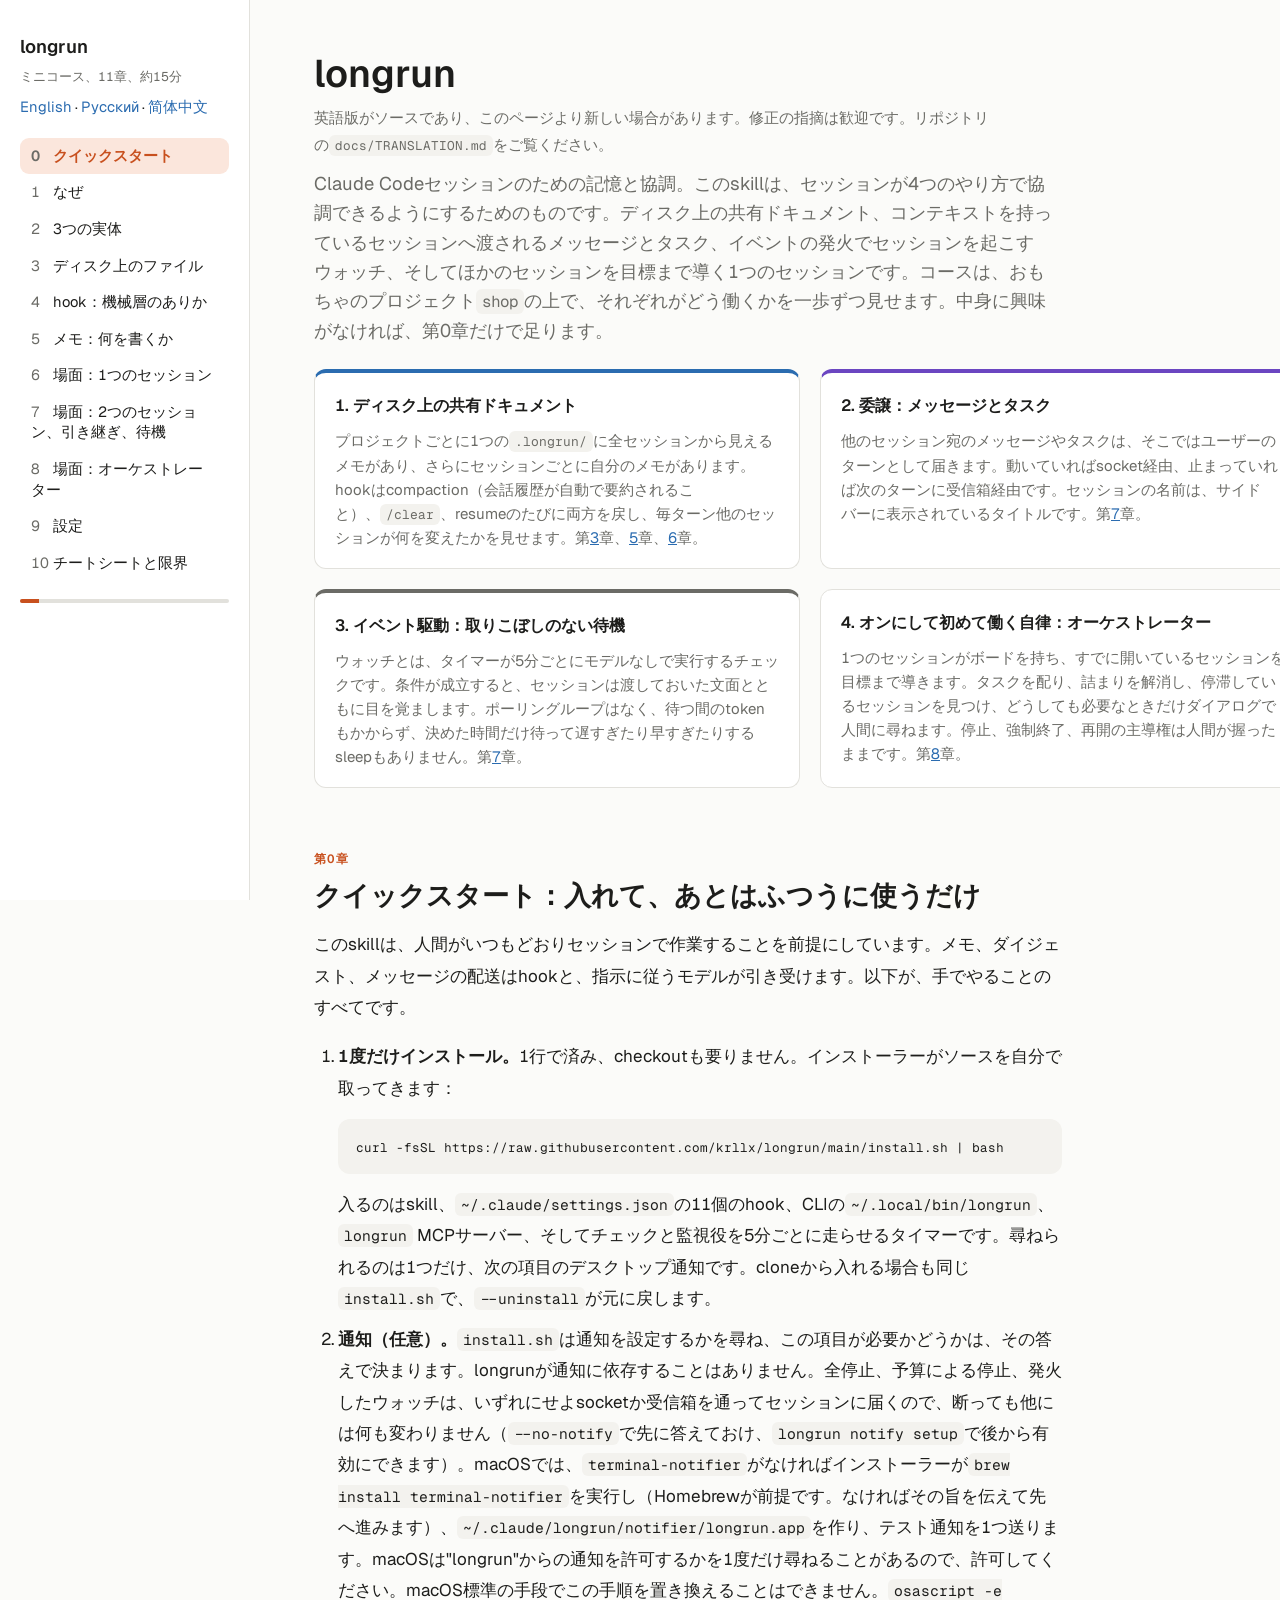
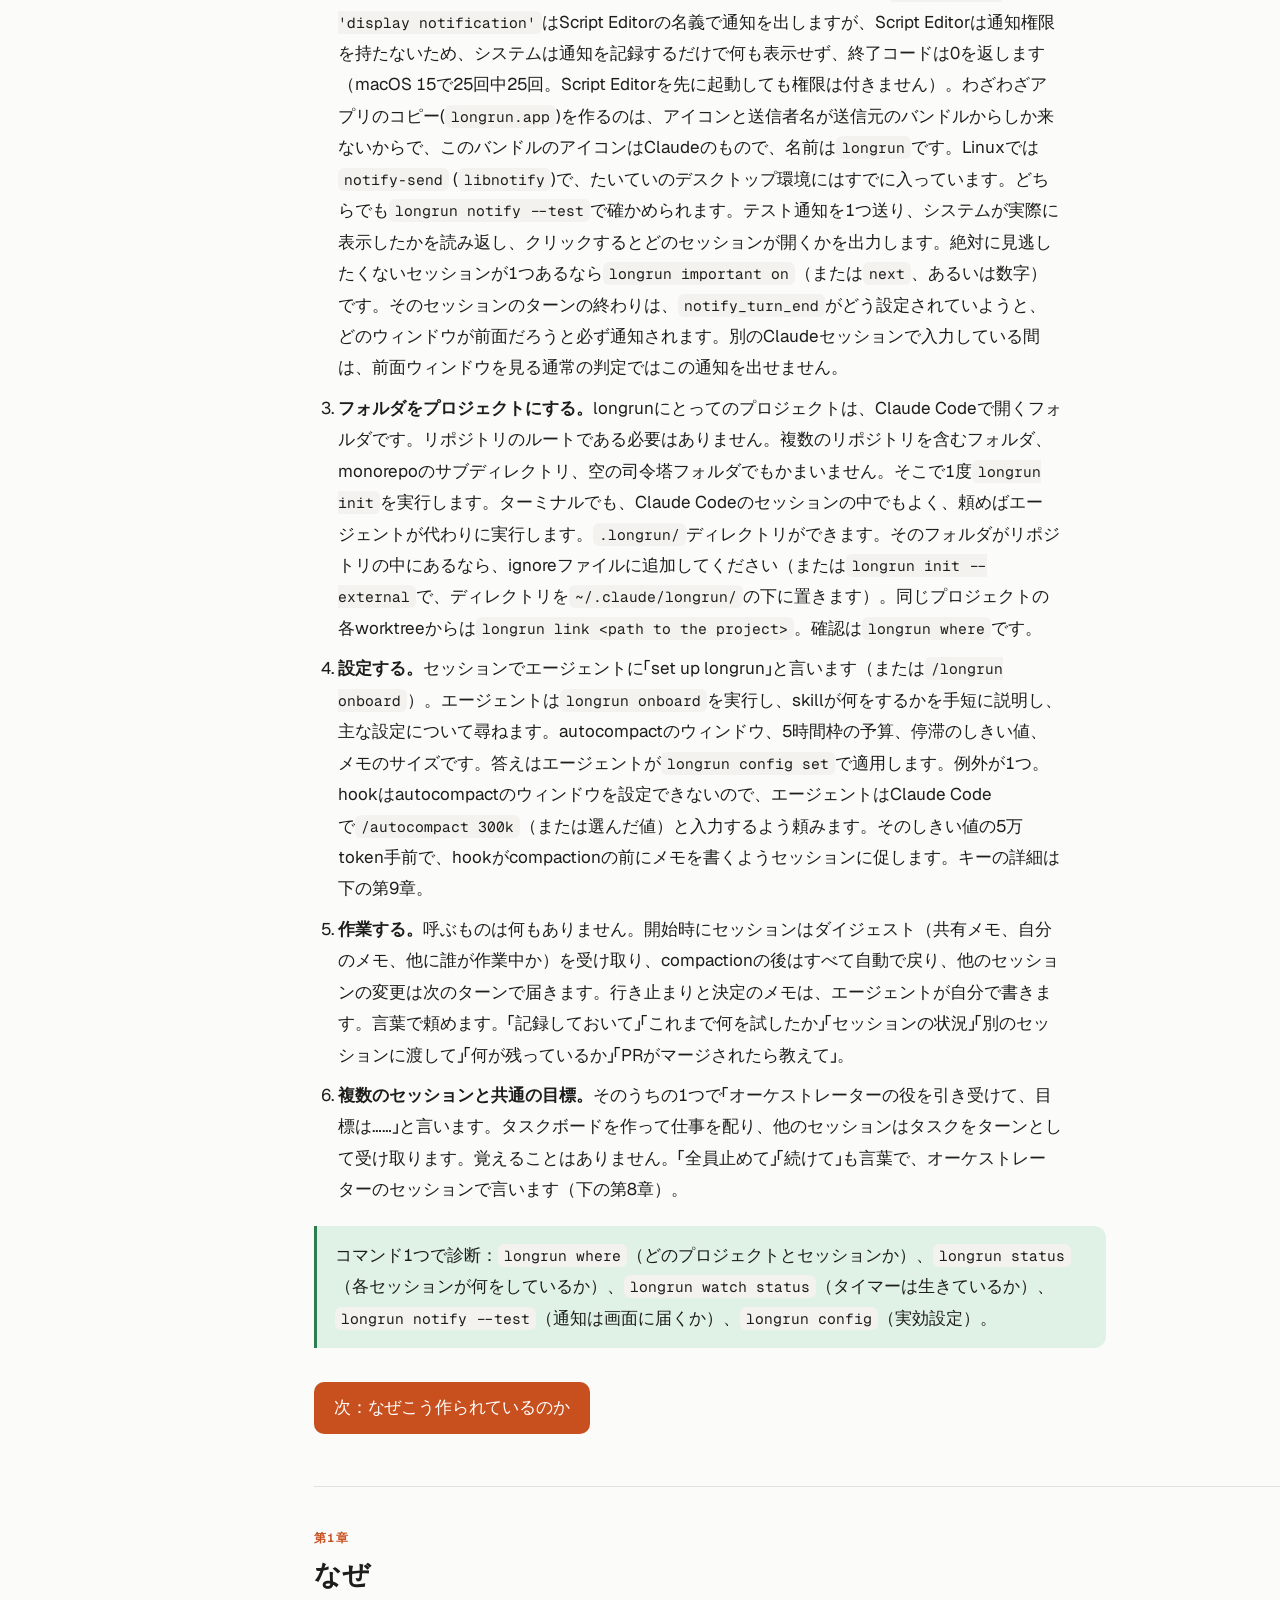
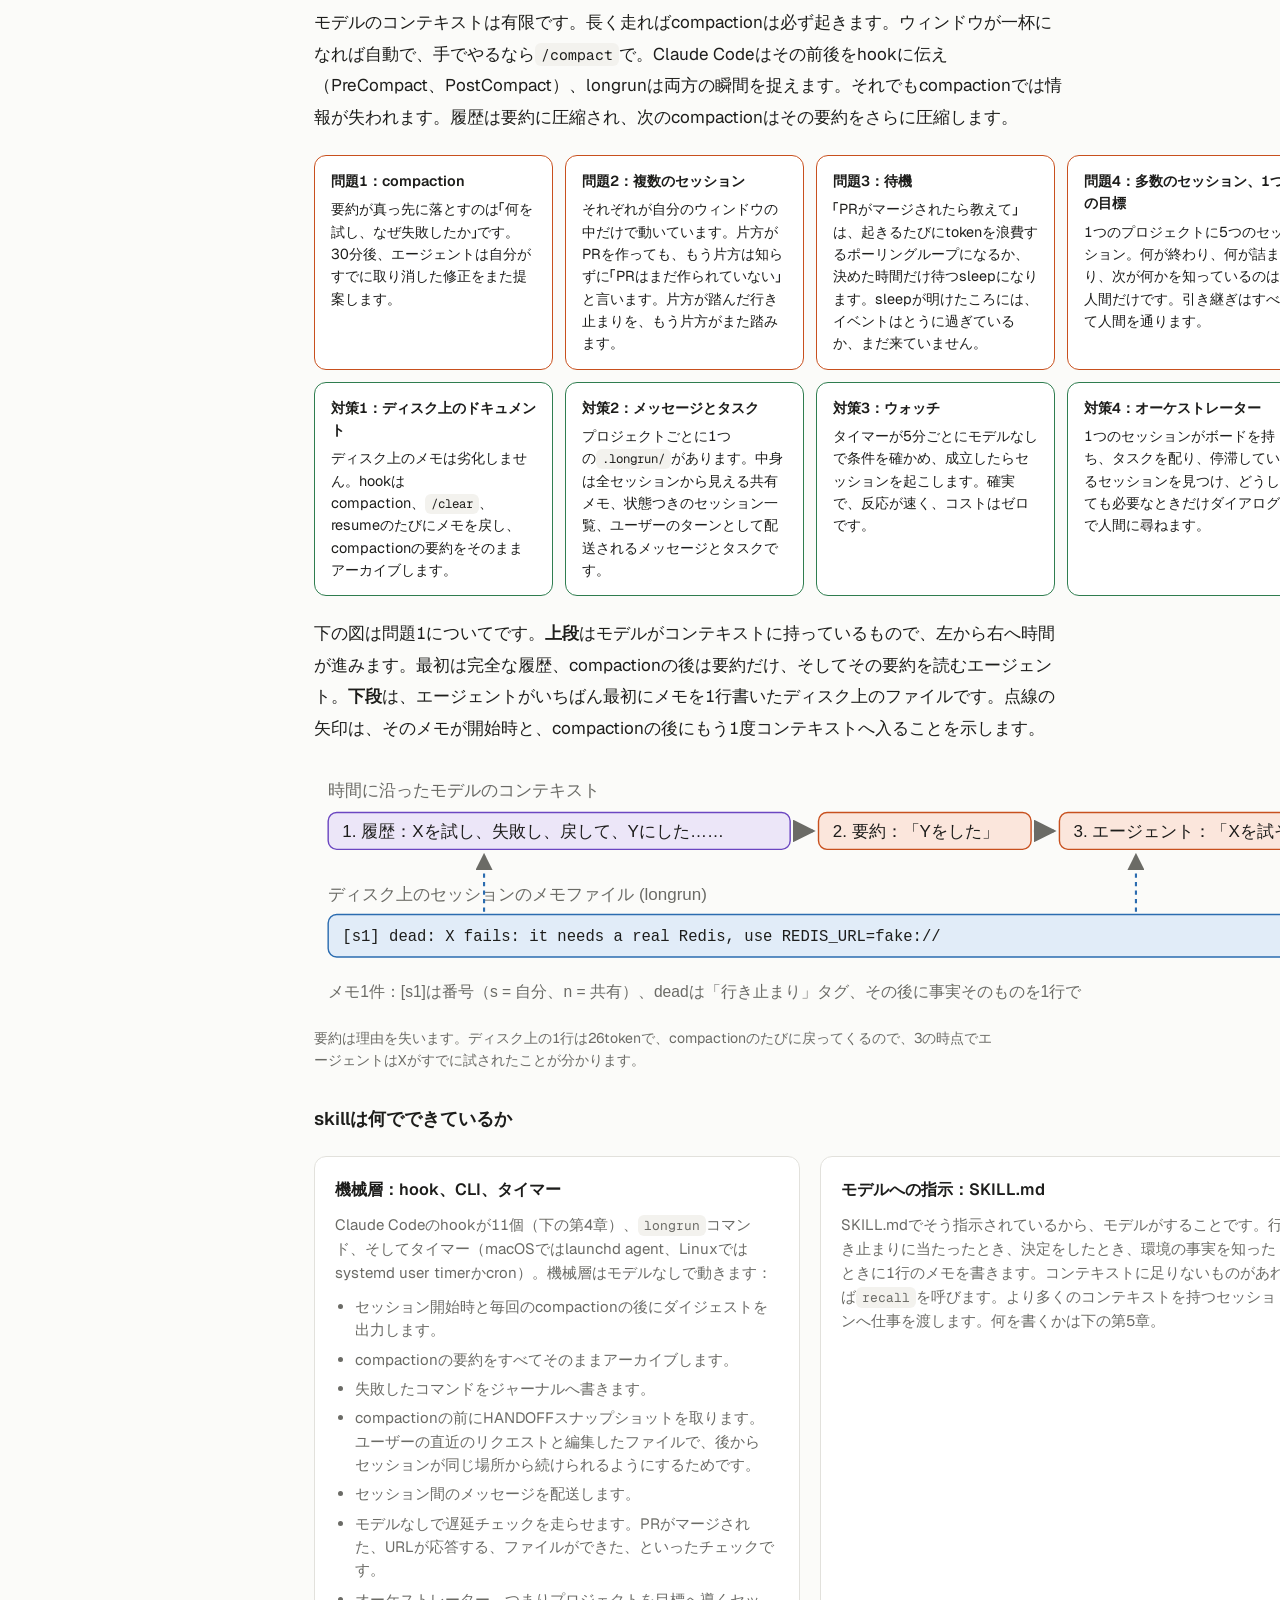
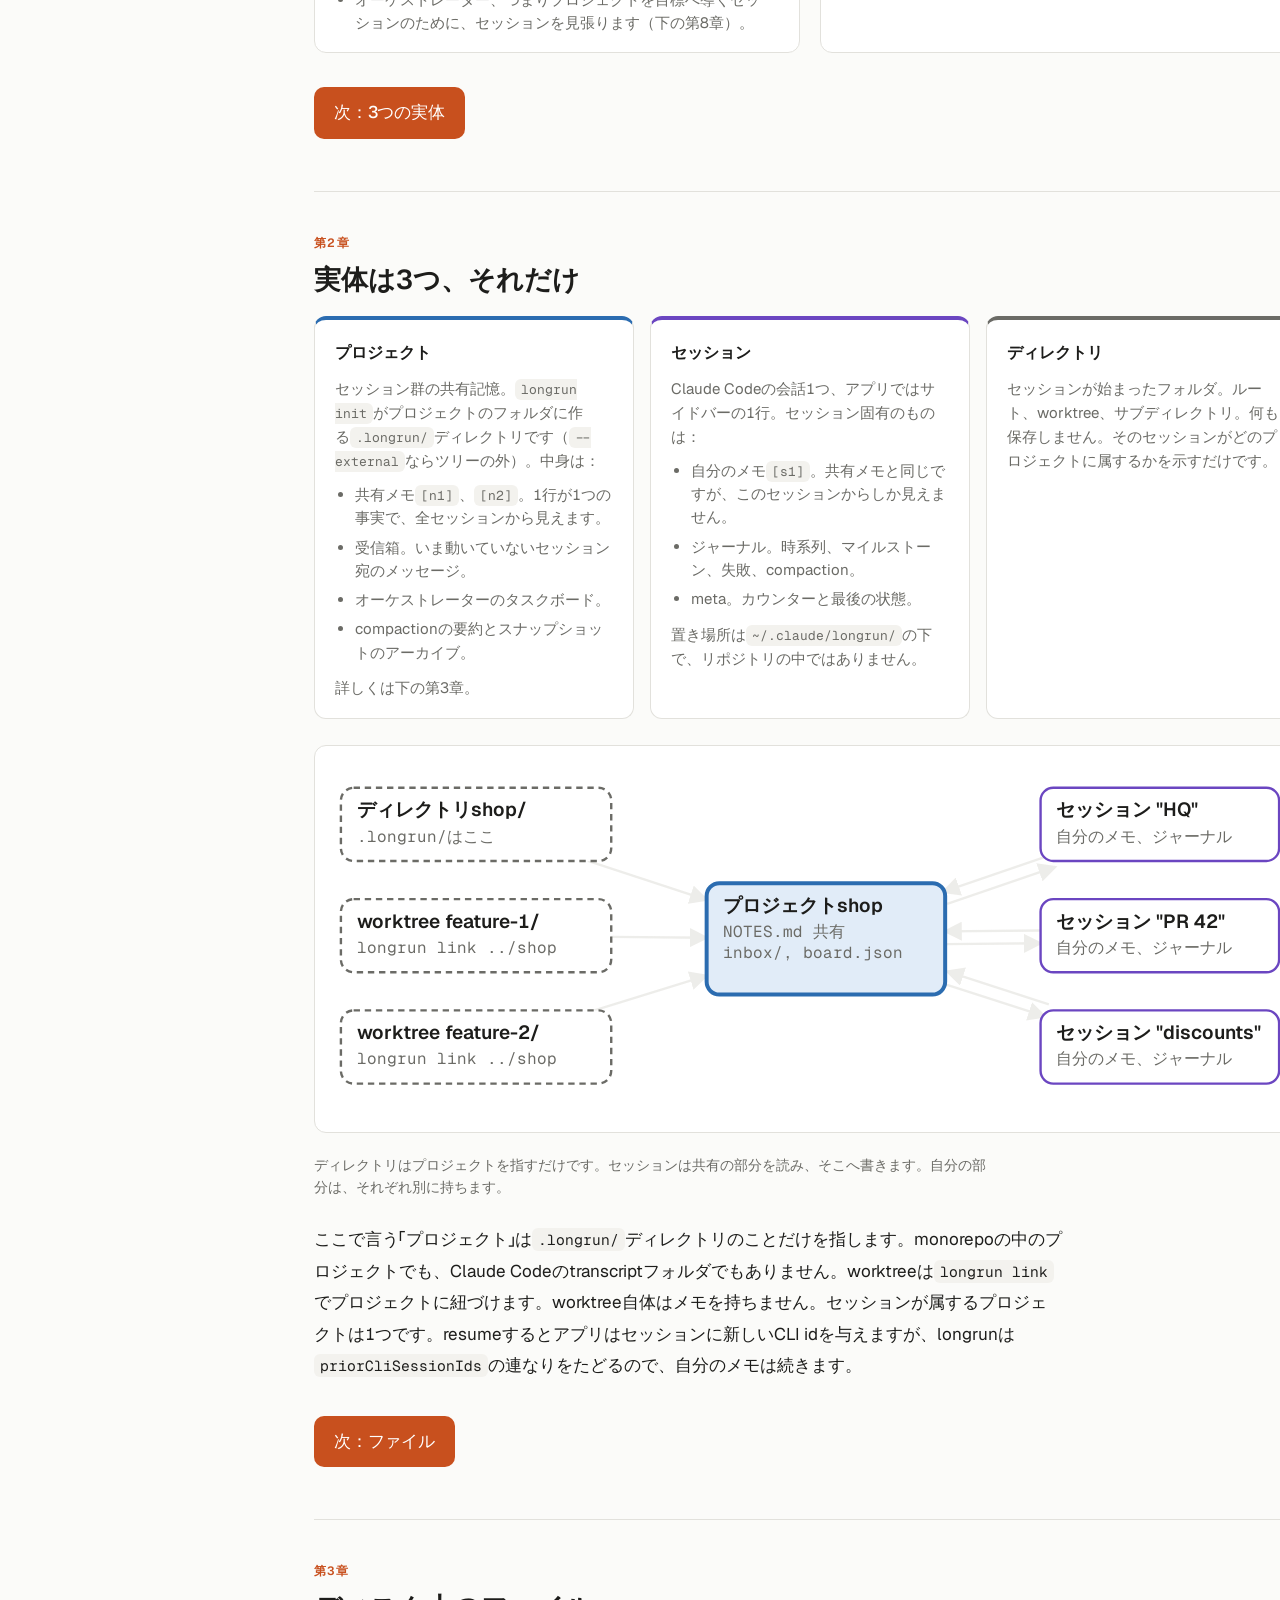
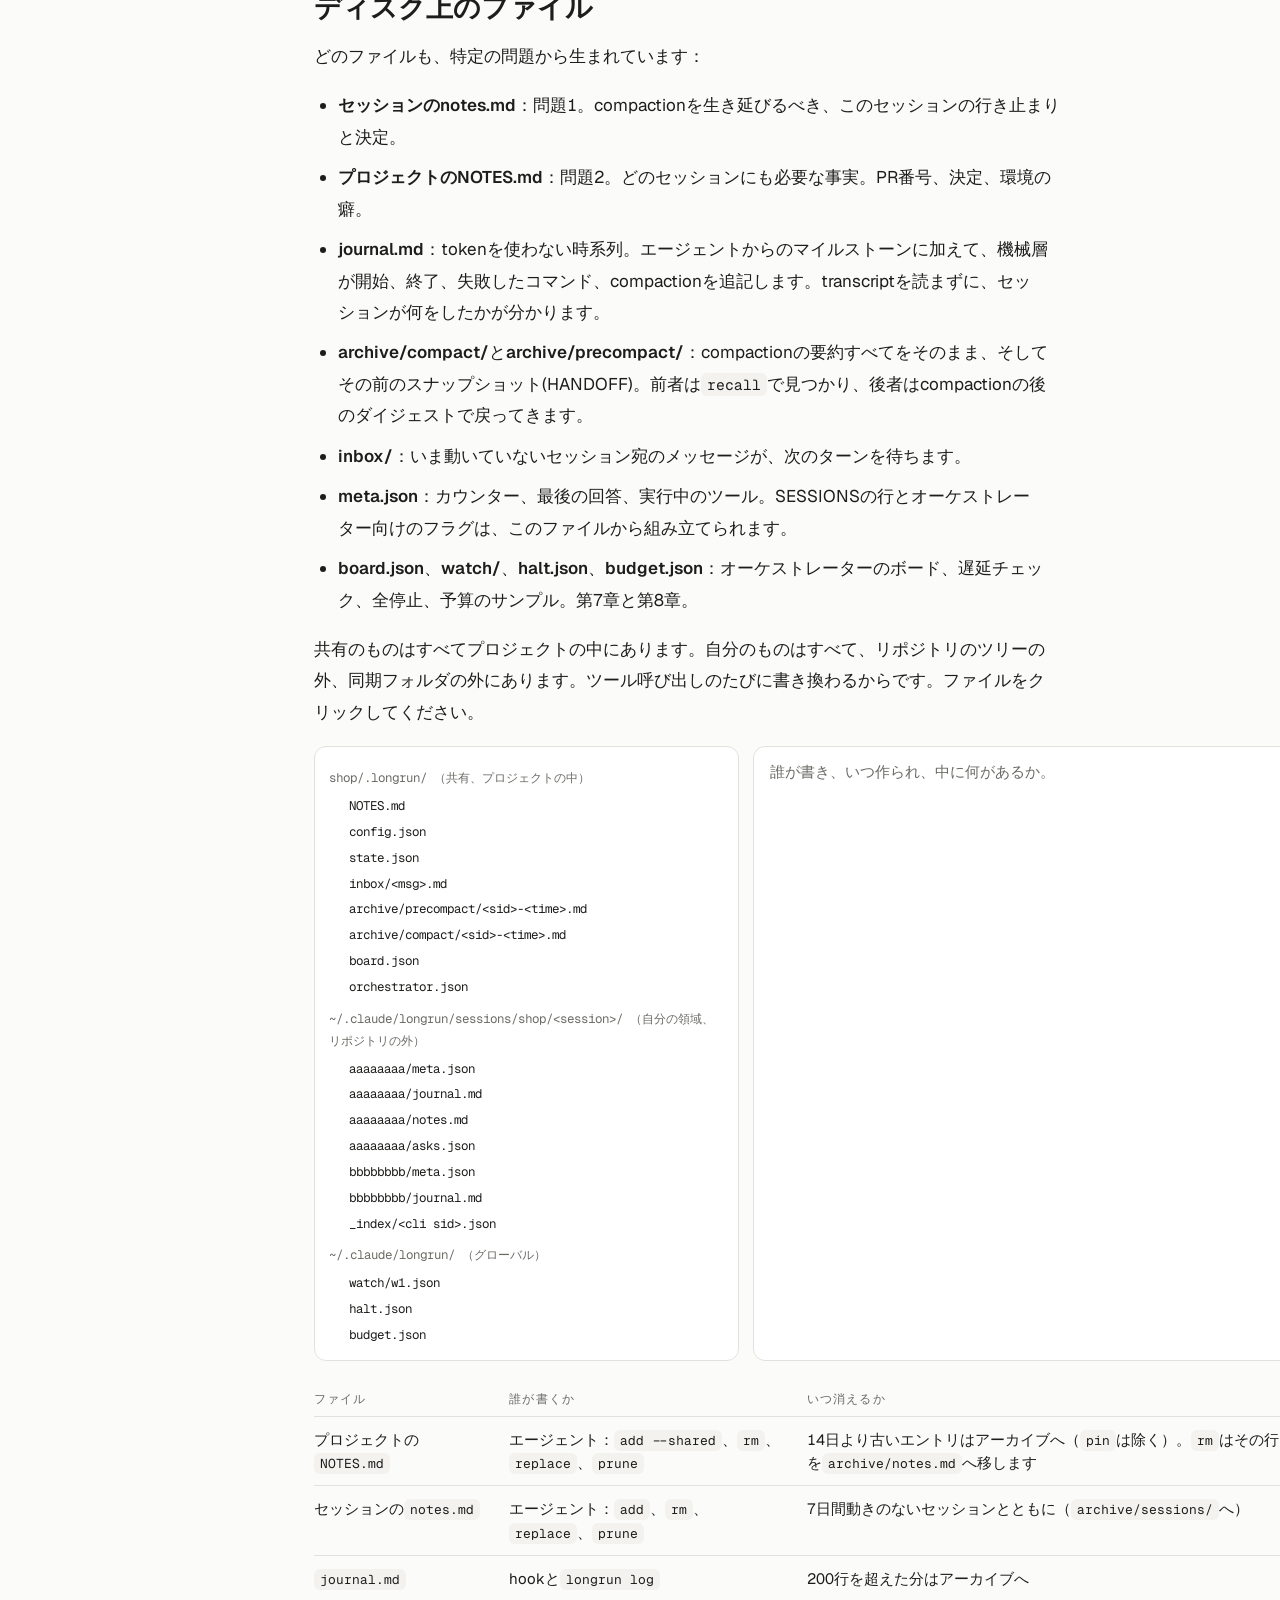
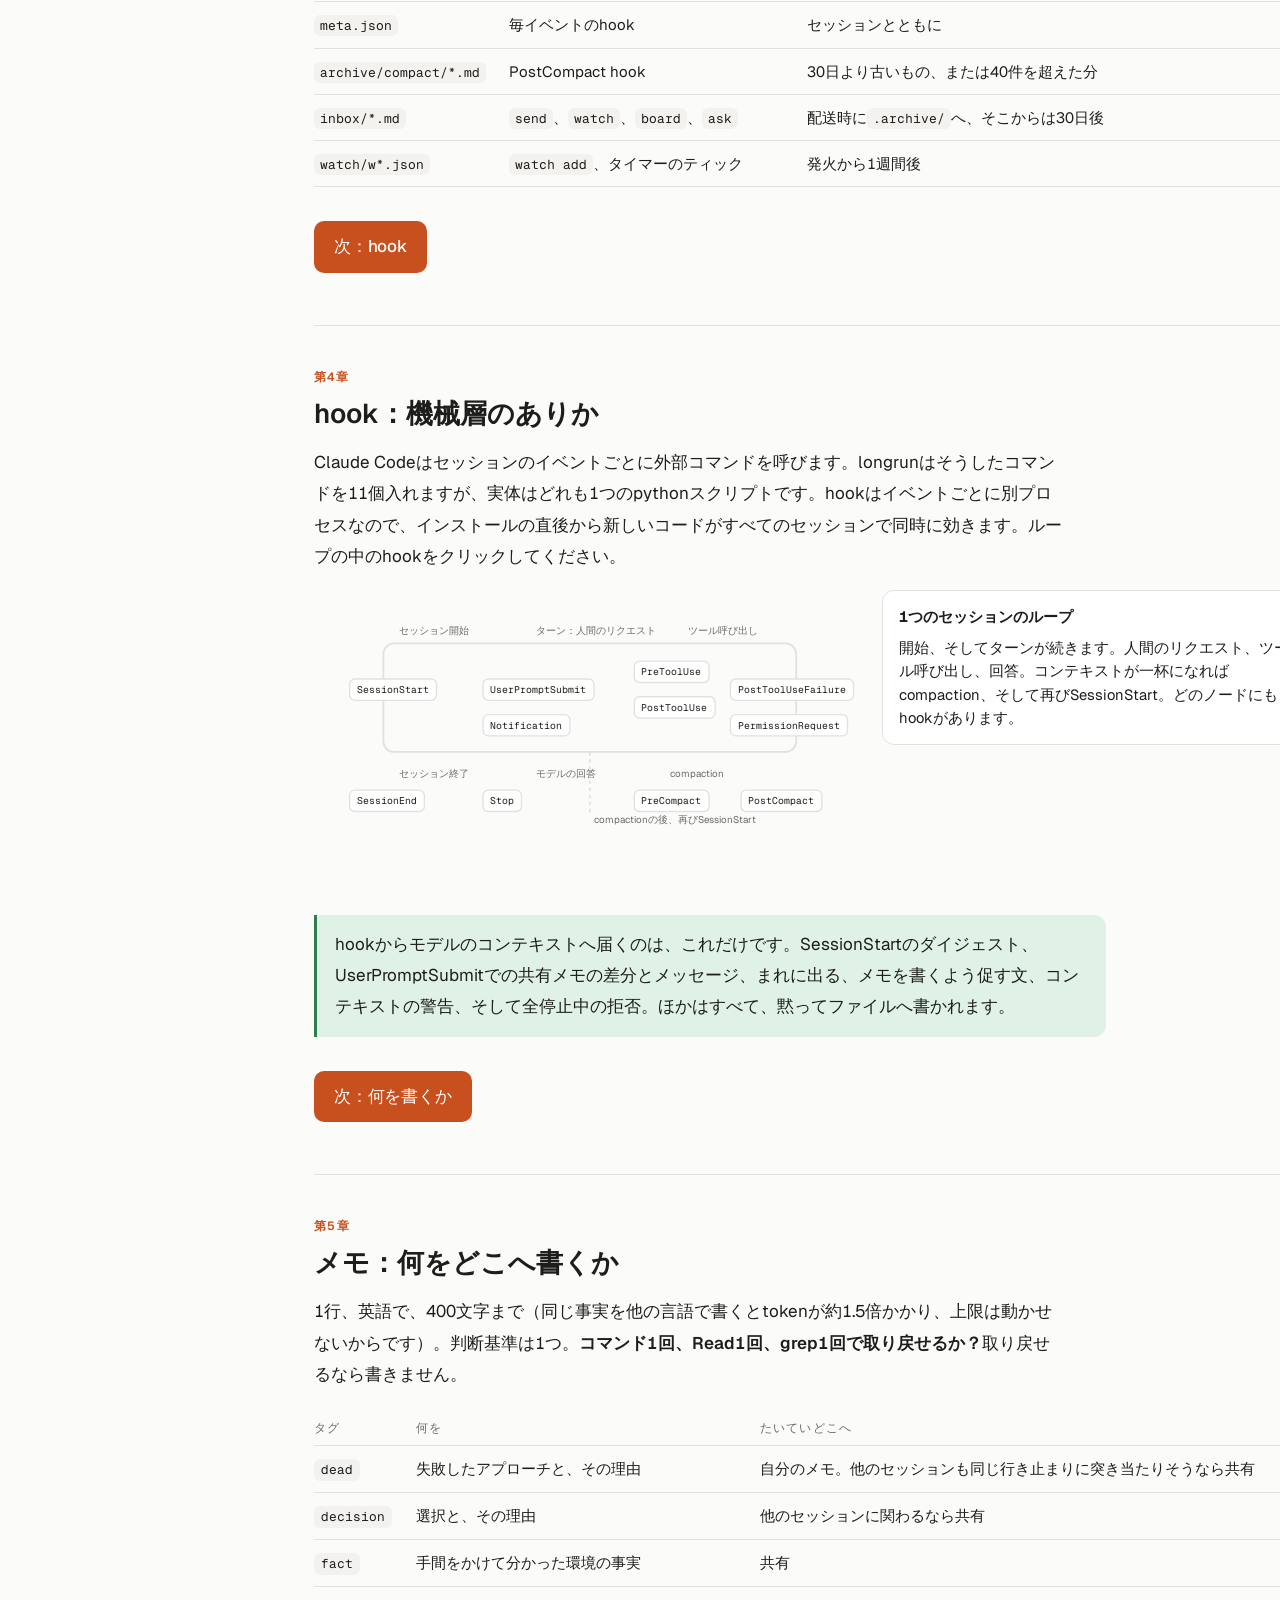
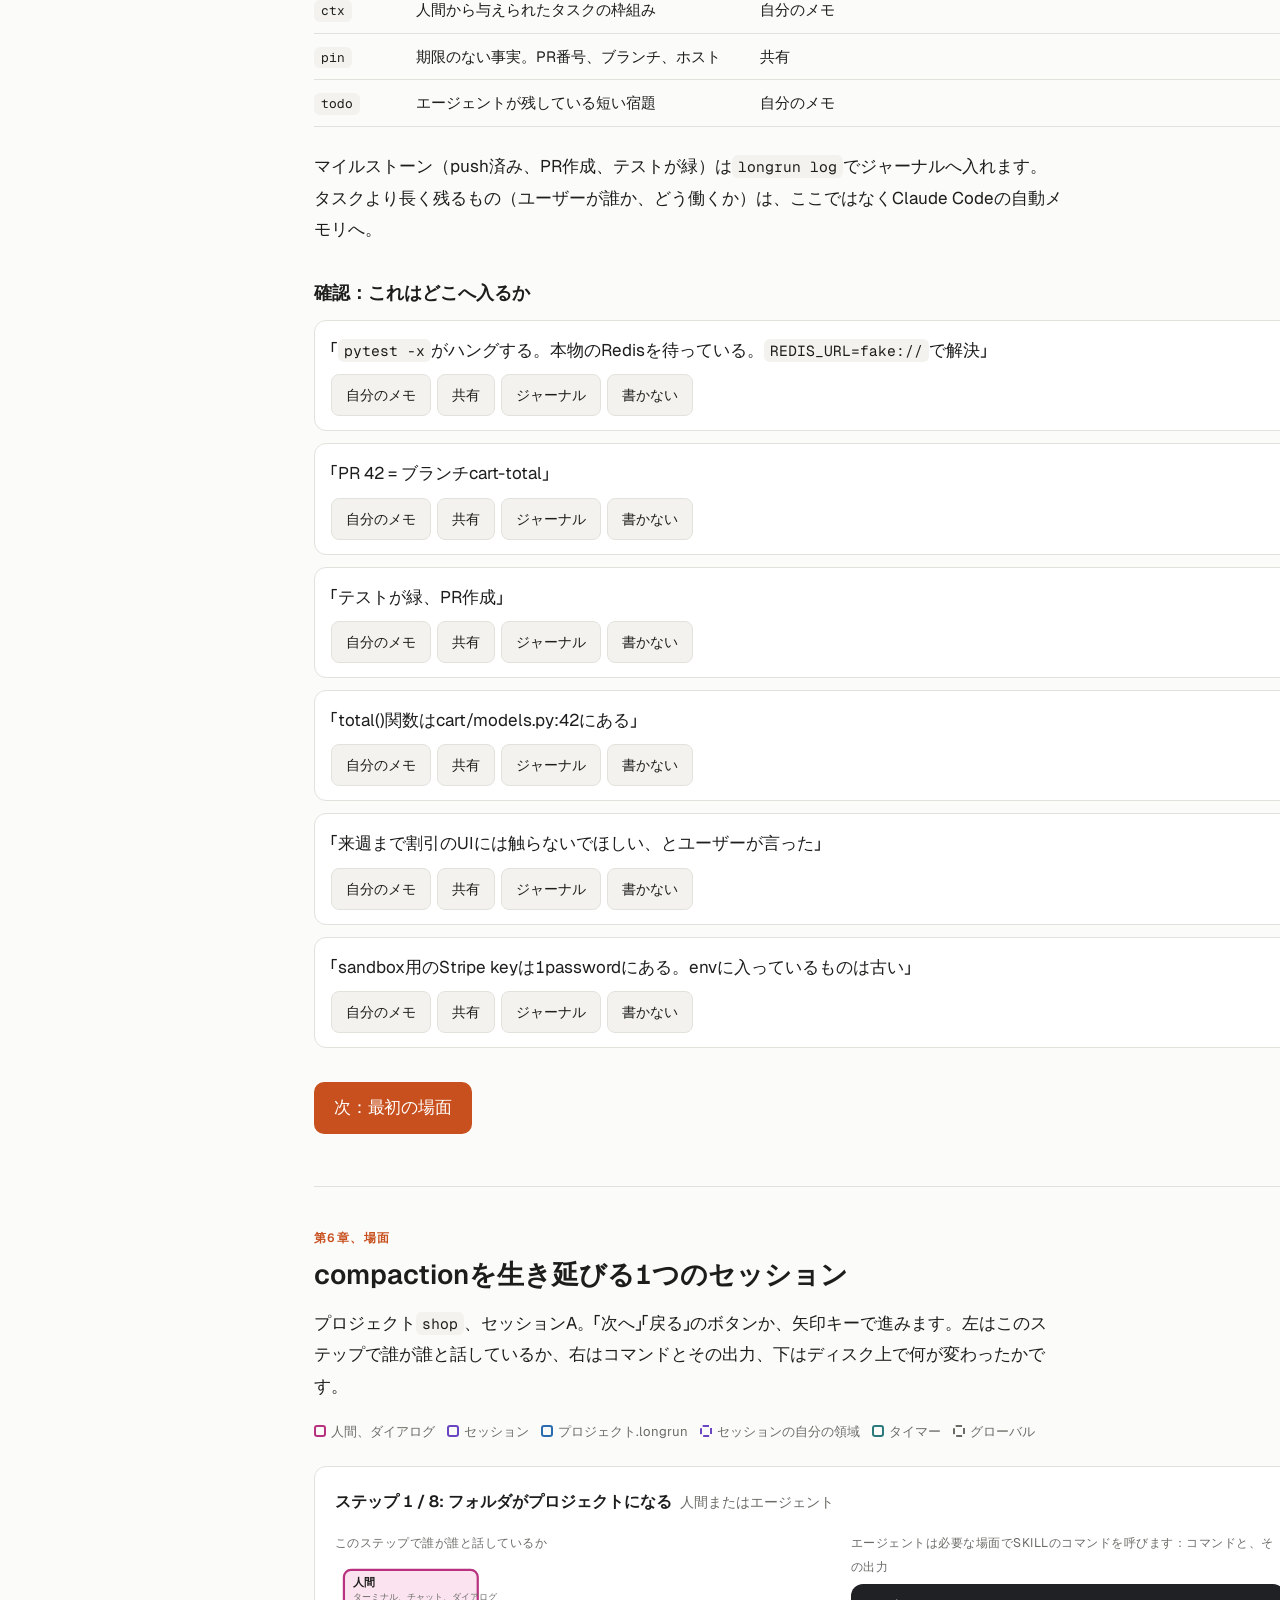
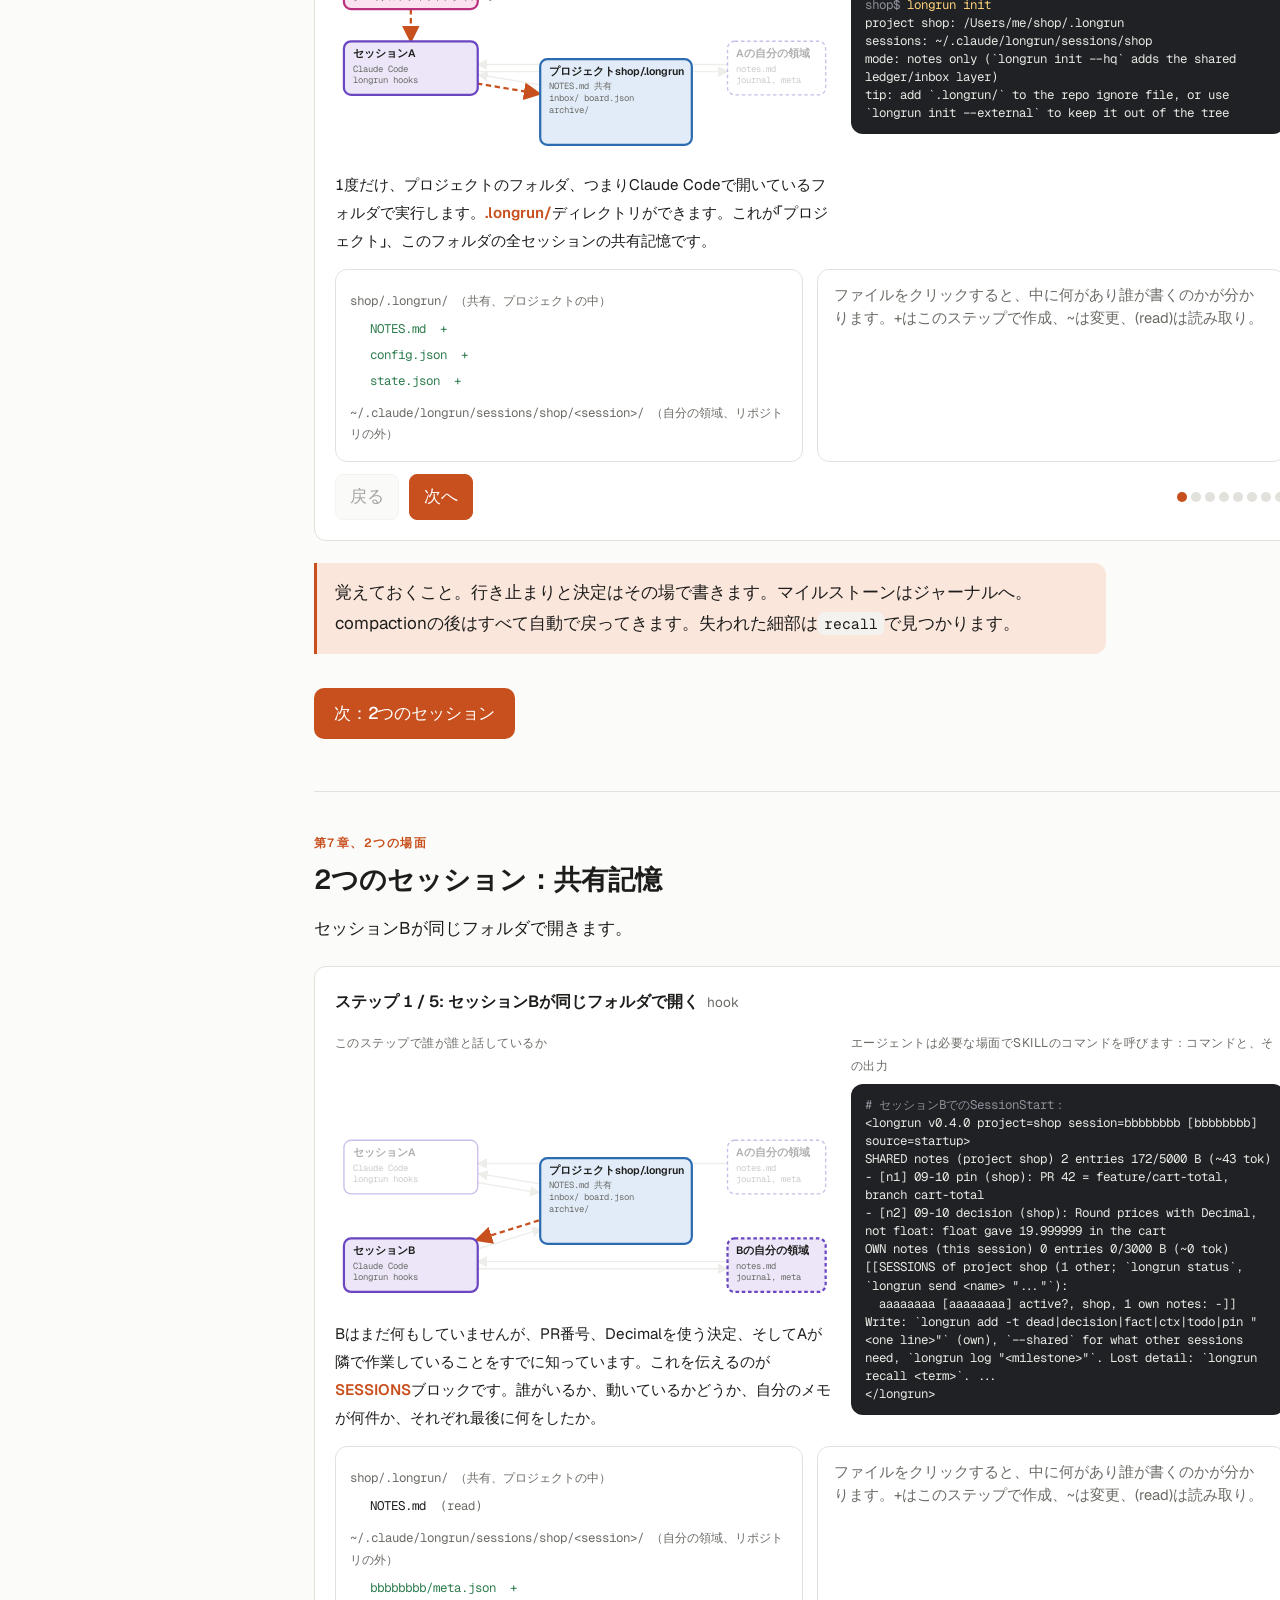
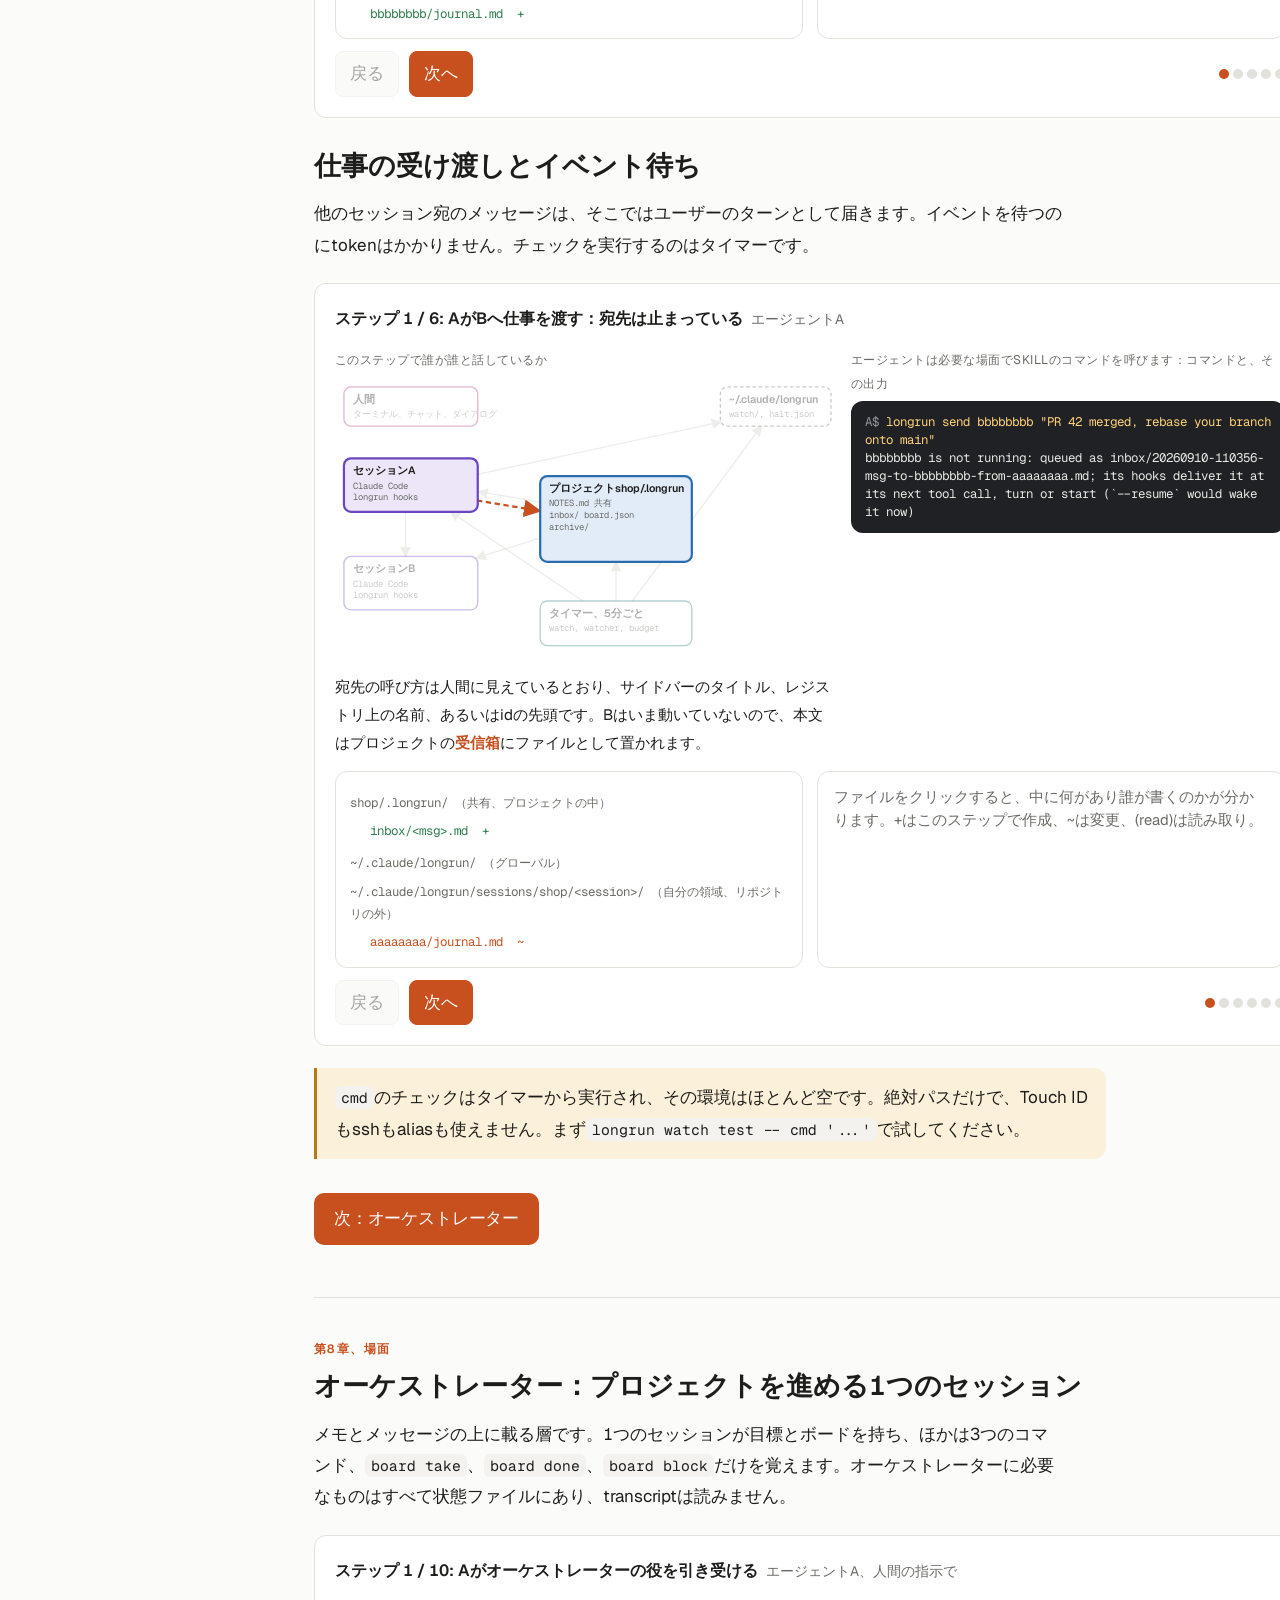
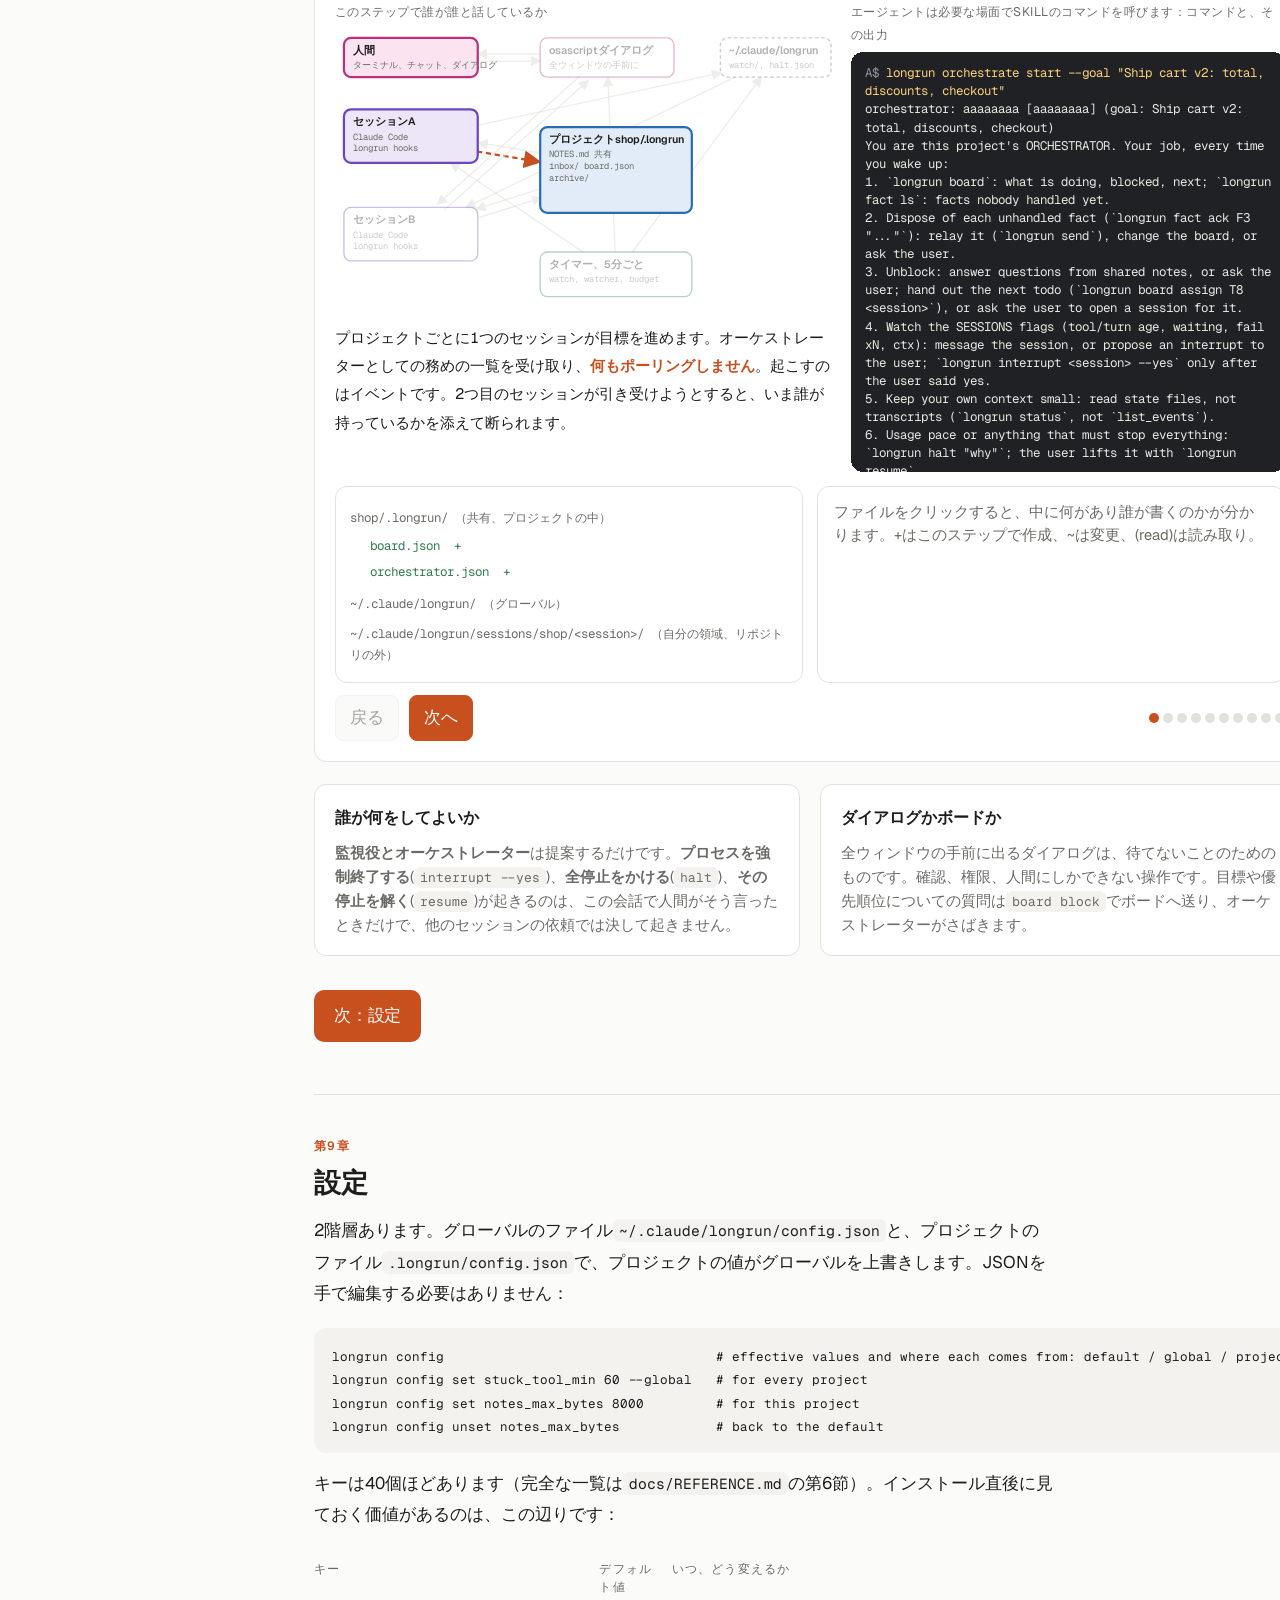
==== commit 329695a2: "course/ja: sync the cards, problem 3 and the hq gloss with #17 Cards 3 and 4 get the new headings (e" ====
--- a/course/ja/index.html
+++ b/course/ja/index.html
@@ -37,8 +37,8 @@
 <div class="grid2">
   <div class="card project"><h4>1. ディスク上の共有ドキュメント</h4><p>プロジェクトごとに1つの<code>.longrun/</code>に全セッションから見えるメモがあり、さらにセッションごとに自分のメモがあります。hookはcompaction（会話履歴が自動で要約されること）、<code>/clear</code>、resumeのたびに両方を戻し、毎ターン他のセッションが何を変えたかを見せます。第<a href="#l3">3</a>章、<a href="#l5">5</a>章、<a href="#l6">6</a>章。</p></div>
   <div class="card session"><h4>2. 委譲：メッセージとタスク</h4><p>他のセッション宛のメッセージやタスクは、そこではユーザーのターンとして届きます。動いていればsocket経由、止まっていれば次のターンに受信箱経由です。セッションの名前は、サイドバーに表示されているタイトルです。第<a href="#l7">7</a>章。</p></div>
-  <div class="card dir"><h4>3. 反応性：取りこぼしのない待機</h4><p>ウォッチとは、タイマーが5分ごとにモデルなしで実行するチェックです。条件が成立すると、セッションは渡しておいた文面とともに目を覚まします。ポーリングループはなく、待つ間のtokenもかからず、イベントを取りこぼすsleepもありません。第<a href="#l7">7</a>章。</p></div>
-  <div class="card"><h4>4. 選択的な自律：オーケストレーター</h4><p>1つのセッションがボードを持ち、すでに開いているセッションを目標まで導きます。タスクを配り、詰まりを解消し、停滞しているセッションを見つけ、どうしても必要なときだけダイアログで人間に尋ねます。停止、強制終了、再開の主導権は人間が握ったままです。第<a href="#l8">8</a>章。</p></div>
+  <div class="card dir"><h4>3. イベント駆動：取りこぼしのない待機</h4><p>ウォッチとは、タイマーが5分ごとにモデルなしで実行するチェックです。条件が成立すると、セッションは渡しておいた文面とともに目を覚まします。ポーリングループはなく、待つ間のtokenもかからず、決めた時間だけ待って遅すぎたり早すぎたりするsleepもありません。第<a href="#l7">7</a>章。</p></div>
+  <div class="card"><h4>4. オンにして初めて働く自律：オーケストレーター</h4><p>1つのセッションがボードを持ち、すでに開いているセッションを目標まで導きます。タスクを配り、詰まりを解消し、停滞しているセッションを見つけ、どうしても必要なときだけダイアログで人間に尋ねます。停止、強制終了、再開の主導権は人間が握ったままです。第<a href="#l8">8</a>章。</p></div>
 </div>
 
 <section class="lesson" id="l0">
@@ -49,7 +49,7 @@
 <li><b>1度だけインストール。</b>1行で済み、checkoutも要りません。インストーラーがソースを自分で取ってきます：
 <pre><code>curl -fsSL https://raw.githubusercontent.com/krllx/longrun/main/install.sh | bash</code></pre>
 入るのはskill、<code>~/.claude/settings.json</code>の11個のhook、CLIの<code>~/.local/bin/longrun</code>、<code>longrun</code> MCPサーバー、そしてチェックと監視役を5分ごとに走らせるタイマーです。尋ねられるのは1つだけ、次の項目のデスクトップ通知です。cloneから入れる場合も同じ<code>install.sh</code>で、<code>--uninstall</code>が元に戻します。</li>
-<li><b>通知（任意）。</b><code>install.sh</code>は通知を設定するかを尋ね、この項目が必要かどうかは、その答えで決まります。longrunが通知に依存することはありません。全停止、予算による停止、発火したウォッチは、いずれにせよsocketか受信箱を通ってセッションに届くので、断っても他には何も変わりません（<code>--no-notify</code>で先に答えておけ、<code>longrun notify setup</code>で後から有効にできます）。macOSでは、<code>terminal-notifier</code>がなければインストーラーが<code>brew install terminal-notifier</code>を実行し（Homebrewが前提です。なければその旨を伝えて先へ進みます）、<code>~/.claude/longrun/notifier/longrun.app</code>を作り、テスト通知を1つ送ります。macOSは"longrun"からの通知を許可するかを1度だけ尋ねることがあるので、許可してください。これに代わる標準の経路はありません。<code>osascript -e 'display notification'</code>はScript Editorの名義で通知を出しますが、Script Editorは通知権限を持たないため、システムは通知を記録するだけで何も表示せず、終了コードは0を返します（macOS 15で25回中25回。Script Editorを先に起動しても権限は付きません）。わざわざアプリのコピー(<code>longrun.app</code>)を作るのは、アイコンと送信者名が送信元のバンドルからしか来ないからで、このバンドルのアイコンはClaudeのもので、名前は<code>longrun</code>です。Linuxでは<code>notify-send</code> (<code>libnotify</code>)で、たいていのデスクトップ環境にはすでに入っています。どちらでも<code>longrun notify --test</code>で確かめられます。テスト通知を1つ送り、システムが実際に表示したかを読み返し、クリックするとどのセッションが開くかを出力します。絶対に見逃したくないセッションが1つあるなら<code>longrun important on</code>（または<code>next</code>、あるいは数字）です。そのセッションのターンの終わりは、<code>notify_turn_end</code>がどう設定されていようと、どのウィンドウが前面だろうと必ず通知されます。別のClaudeセッションで入力している間は、前面ウィンドウを見る通常の判定ではこの通知を出せません。</li>
+<li><b>通知（任意）。</b><code>install.sh</code>は通知を設定するかを尋ね、この項目が必要かどうかは、その答えで決まります。longrunが通知に依存することはありません。全停止、予算による停止、発火したウォッチは、いずれにせよsocketか受信箱を通ってセッションに届くので、断っても他には何も変わりません（<code>--no-notify</code>で先に答えておけ、<code>longrun notify setup</code>で後から有効にできます）。macOSでは、<code>terminal-notifier</code>がなければインストーラーが<code>brew install terminal-notifier</code>を実行し（Homebrewが前提です。なければその旨を伝えて先へ進みます）、<code>~/.claude/longrun/notifier/longrun.app</code>を作り、テスト通知を1つ送ります。macOSは"longrun"からの通知を許可するかを1度だけ尋ねることがあるので、許可してください。macOS標準の手段でこの手順を置き換えることはできません。<code>osascript -e 'display notification'</code>はScript Editorの名義で通知を出しますが、Script Editorは通知権限を持たないため、システムは通知を記録するだけで何も表示せず、終了コードは0を返します（macOS 15で25回中25回。Script Editorを先に起動しても権限は付きません）。わざわざアプリのコピー(<code>longrun.app</code>)を作るのは、アイコンと送信者名が送信元のバンドルからしか来ないからで、このバンドルのアイコンはClaudeのもので、名前は<code>longrun</code>です。Linuxでは<code>notify-send</code> (<code>libnotify</code>)で、たいていのデスクトップ環境にはすでに入っています。どちらでも<code>longrun notify --test</code>で確かめられます。テスト通知を1つ送り、システムが実際に表示したかを読み返し、クリックするとどのセッションが開くかを出力します。絶対に見逃したくないセッションが1つあるなら<code>longrun important on</code>（または<code>next</code>、あるいは数字）です。そのセッションのターンの終わりは、<code>notify_turn_end</code>がどう設定されていようと、どのウィンドウが前面だろうと必ず通知されます。別のClaudeセッションで入力している間は、前面ウィンドウを見る通常の判定ではこの通知を出せません。</li>
 <li><b>フォルダをプロジェクトにする。</b>longrunにとってのプロジェクトは、Claude Codeで開くフォルダです。リポジトリのルートである必要はありません。複数のリポジトリを含むフォルダ、monorepoのサブディレクトリ、空の司令塔フォルダでもかまいません。そこで1度<code>longrun init</code>を実行します。ターミナルでも、Claude Codeのセッションの中でもよく、頼めばエージェントが代わりに実行します。<code>.longrun/</code>ディレクトリができます。そのフォルダがリポジトリの中にあるなら、ignoreファイルに追加してください（または<code>longrun init --external</code>で、ディレクトリを<code>~/.claude/longrun/</code>の下に置きます）。同じプロジェクトの各worktreeからは<code>longrun link &lt;path to the project&gt;</code>。確認は<code>longrun where</code>です。</li>
 <li><b>設定する。</b>セッションでエージェントに「set up longrun」と言います（または<code>/longrun onboard</code>）。エージェントは<code>longrun onboard</code>を実行し、skillが何をするかを手短に説明し、主な設定について尋ねます。autocompactのウィンドウ、5時間枠の予算、停滞のしきい値、メモのサイズです。答えはエージェントが<code>longrun config set</code>で適用します。例外が1つ。hookはautocompactのウィンドウを設定できないので、エージェントはClaude Codeで<code>/autocompact 300k</code>（または選んだ値）と入力するよう頼みます。そのしきい値の5万token手前で、hookがcompactionの前にメモを書くようセッションに促します。キーの詳細は下の第9章。</li>
 <li><b>作業する。</b>呼ぶものは何もありません。開始時にセッションはダイジェスト（共有メモ、自分のメモ、他に誰が作業中か）を受け取り、compactionの後はすべて自動で戻り、他のセッションの変更は次のターンで届きます。行き止まりと決定のメモは、エージェントが自分で書きます。言葉で頼めます。「記録しておいて」「これまで何を試したか」「セッションの状況」「別のセッションに渡して」「何が残っているか」「PRがマージされたら教えて」。</li>
@@ -66,7 +66,7 @@
 <div class="stripe">
   <div class="s bad"><b>問題1：compaction</b>要約が真っ先に落とすのは「何を試し、なぜ失敗したか」です。30分後、エージェントは自分がすでに取り消した修正をまた提案します。</div>
   <div class="s bad"><b>問題2：複数のセッション</b>それぞれが自分のウィンドウの中だけで動いています。片方がPRを作っても、もう片方は知らずに「PRはまだ作られていない」と言います。片方が踏んだ行き止まりを、もう片方がまた踏みます。</div>
-  <div class="s bad"><b>問題3：待機</b>「PRがマージされたら教えて」は、起きるたびにtokenを浪費するポーリングループになるか、イベントを取りこぼすsleepになります。</div>
+  <div class="s bad"><b>問題3：待機</b>「PRがマージされたら教えて」は、起きるたびにtokenを浪費するポーリングループになるか、決めた時間だけ待つsleepになります。sleepが明けたころには、イベントはとうに過ぎているか、まだ来ていません。</div>
   <div class="s bad"><b>問題4：多数のセッション、1つの目標</b>1つのプロジェクトに5つのセッション。何が終わり、何が詰まり、次が何かを知っているのは人間だけです。引き継ぎはすべて人間を通ります。</div>
   <div class="s good"><b>対策1：ディスク上のドキュメント</b>ディスク上のメモは劣化しません。hookはcompaction、<code>/clear</code>、resumeのたびにメモを戻し、compactionの要約をそのままアーカイブします。</div>
   <div class="s good"><b>対策2：メッセージとタスク</b>プロジェクトごとに1つの<code>.longrun/</code>があります。中身は全セッションから見える共有メモ、状態つきのセッション一覧、ユーザーのターンとして配送されるメッセージとタスクです。</div>
@@ -179,7 +179,7 @@
 <p>1行、英語で、400文字まで（同じ事実を他の言語で書くとtokenが約1.5倍かかり、上限は動かせないからです）。判断基準は1つ。<b>コマンド1回、Read1回、grep1回で取り戻せるか？</b>取り戻せるなら書きません。</p>
 <table>
 <tr><th>タグ</th><th>何を</th><th>たいていどこへ</th></tr>
-<tr><td><span class="tag">dead</span></td><td>失敗したアプローチと、その理由</td><td>自分のメモ。他のセッションも踏みそうなら共有</td></tr>
+<tr><td><span class="tag">dead</span></td><td>失敗したアプローチと、その理由</td><td>自分のメモ。他のセッションも同じ行き止まりに突き当たりそうなら共有</td></tr>
 <tr><td><span class="tag">decision</span></td><td>選択と、その理由</td><td>他のセッションに関わるなら共有</td></tr>
 <tr><td><span class="tag">fact</span></td><td>手間をかけて分かった環境の事実</td><td>共有</td></tr>
 <tr><td><span class="tag">ctx</span></td><td>人間から与えられたタスクの枠組み</td><td>自分のメモ</td></tr>
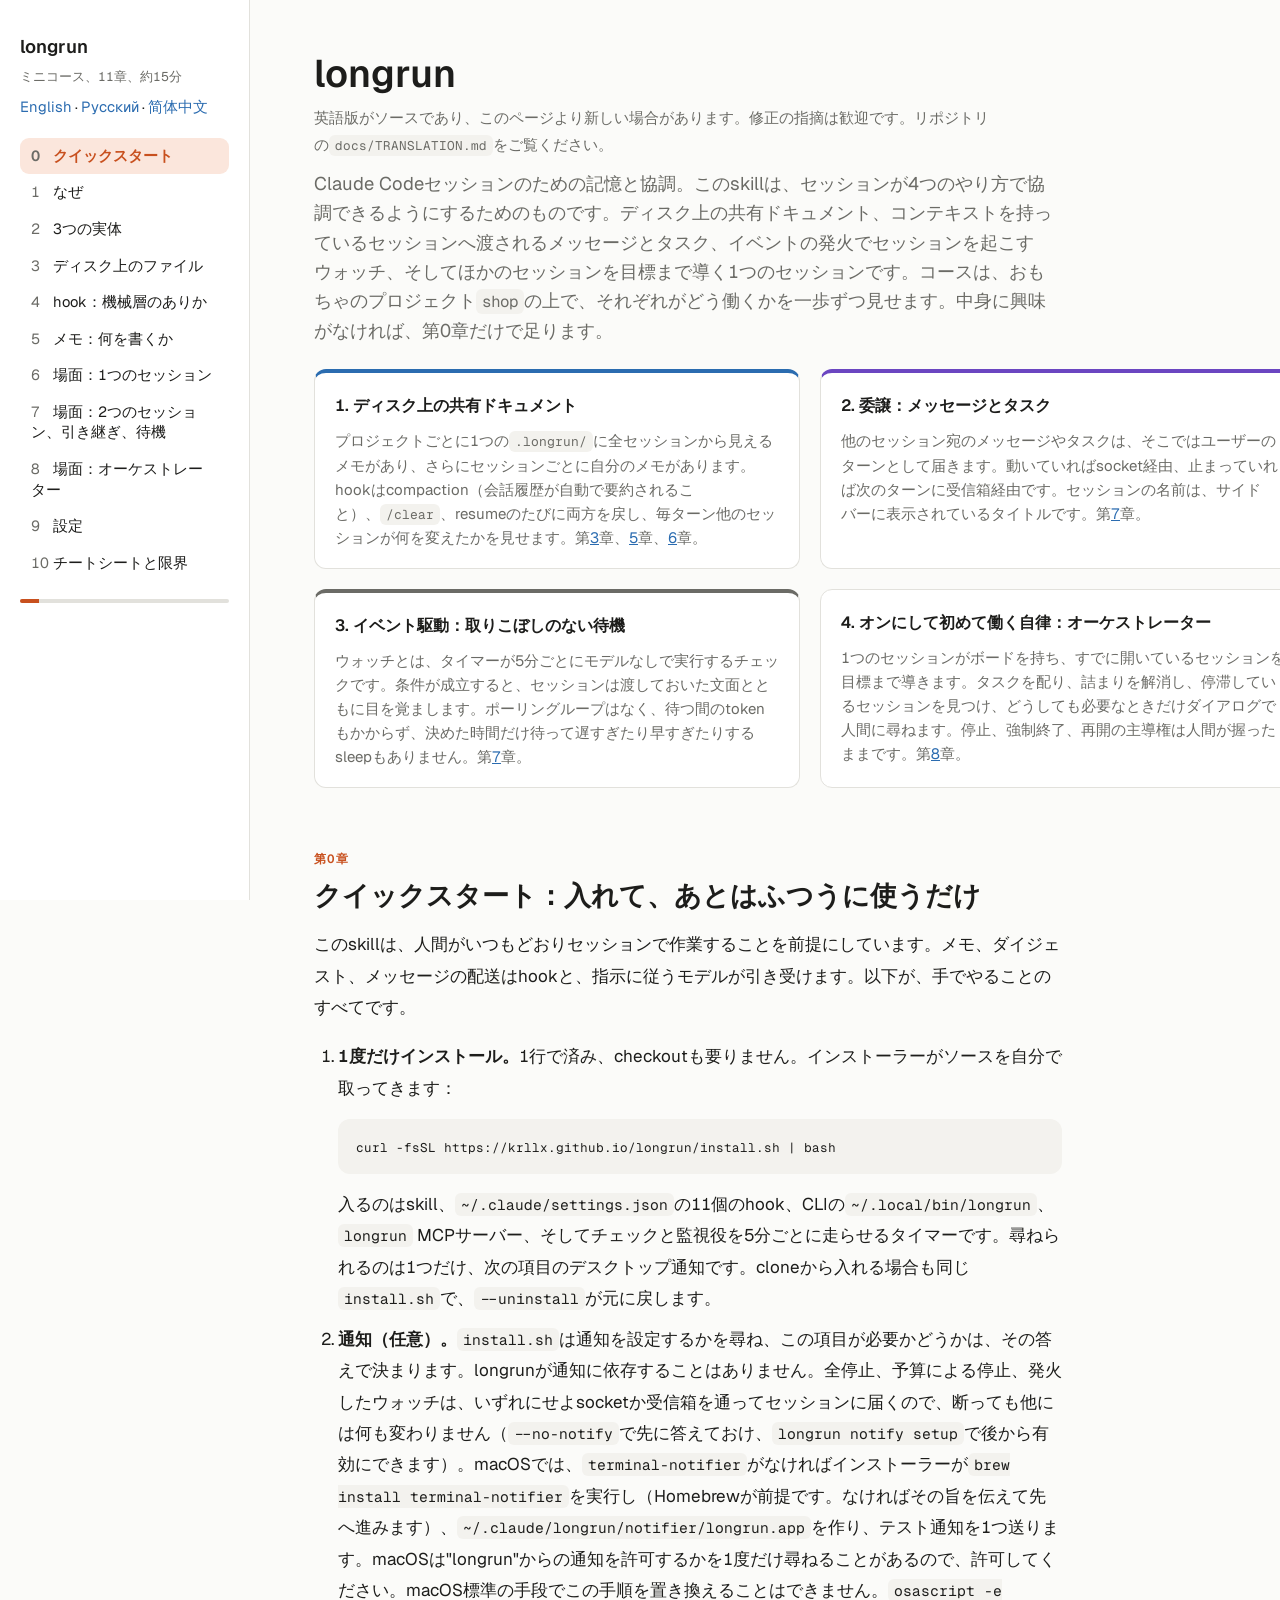
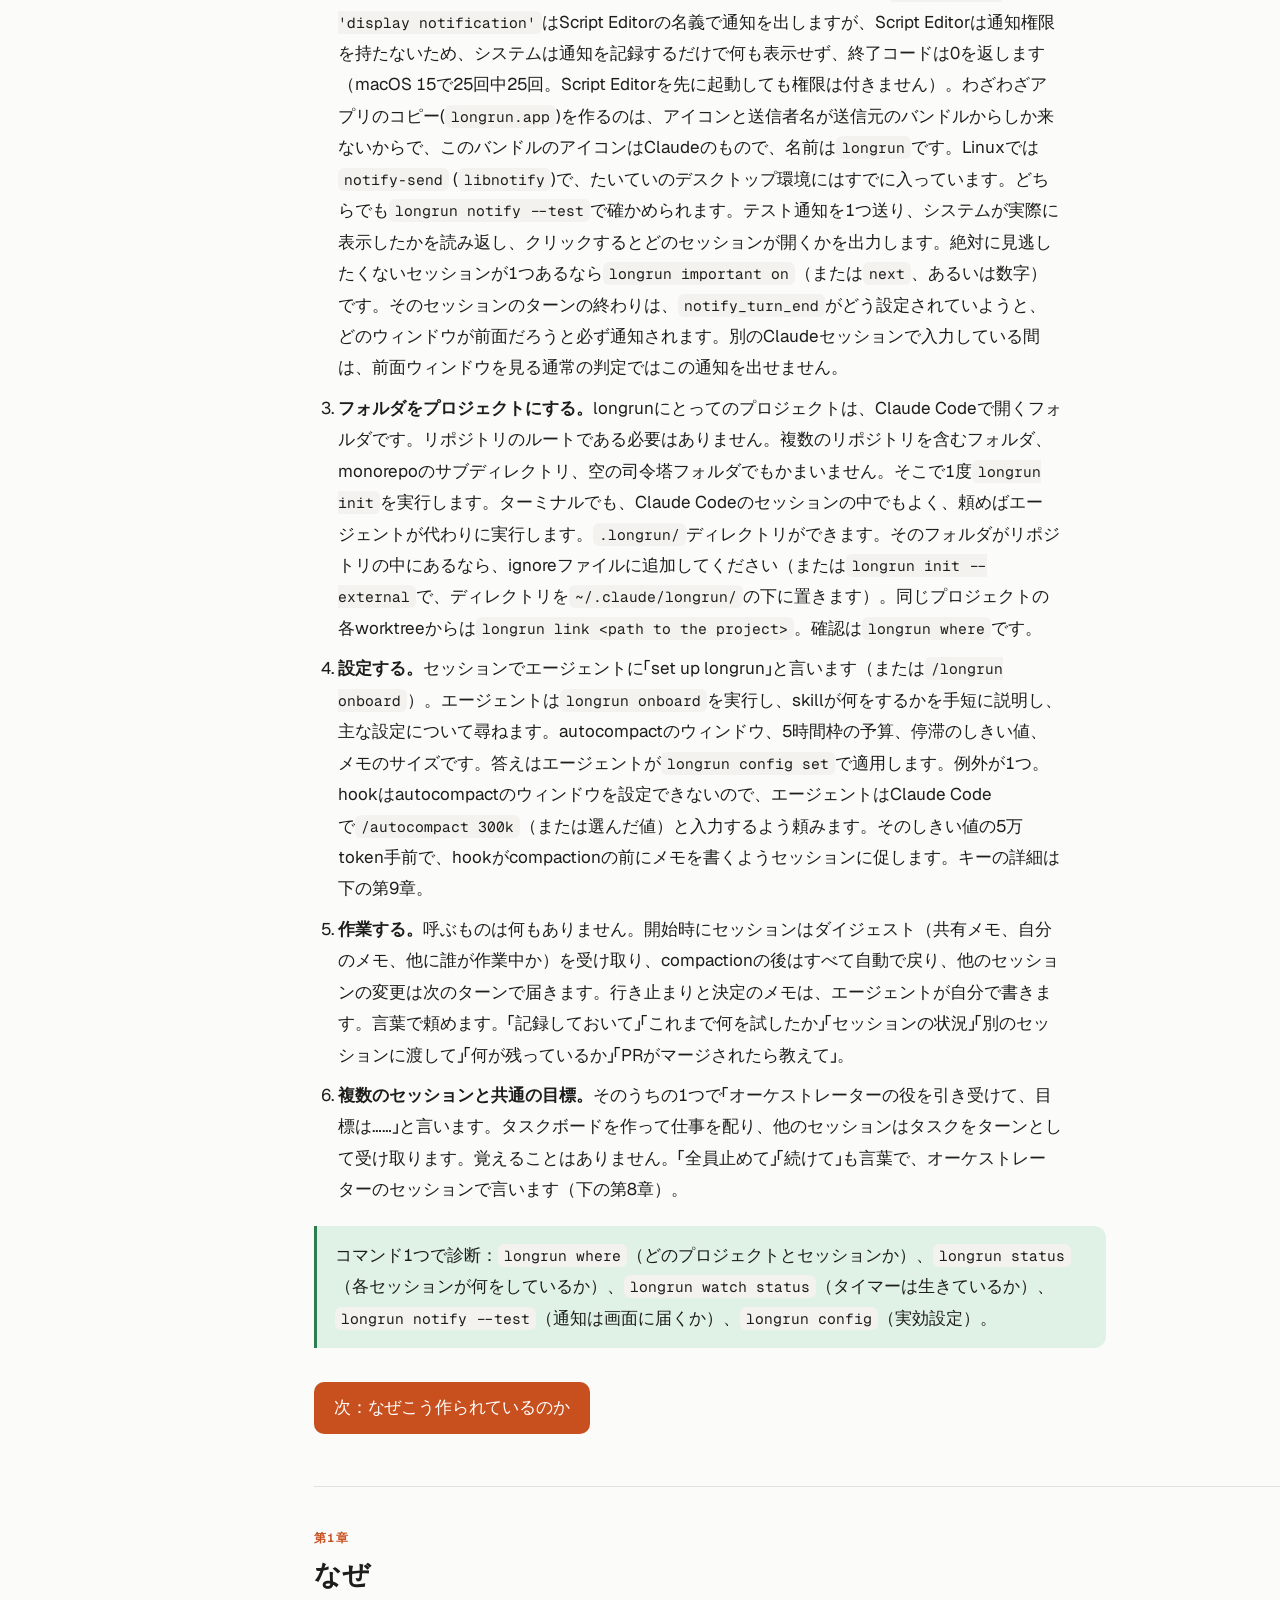
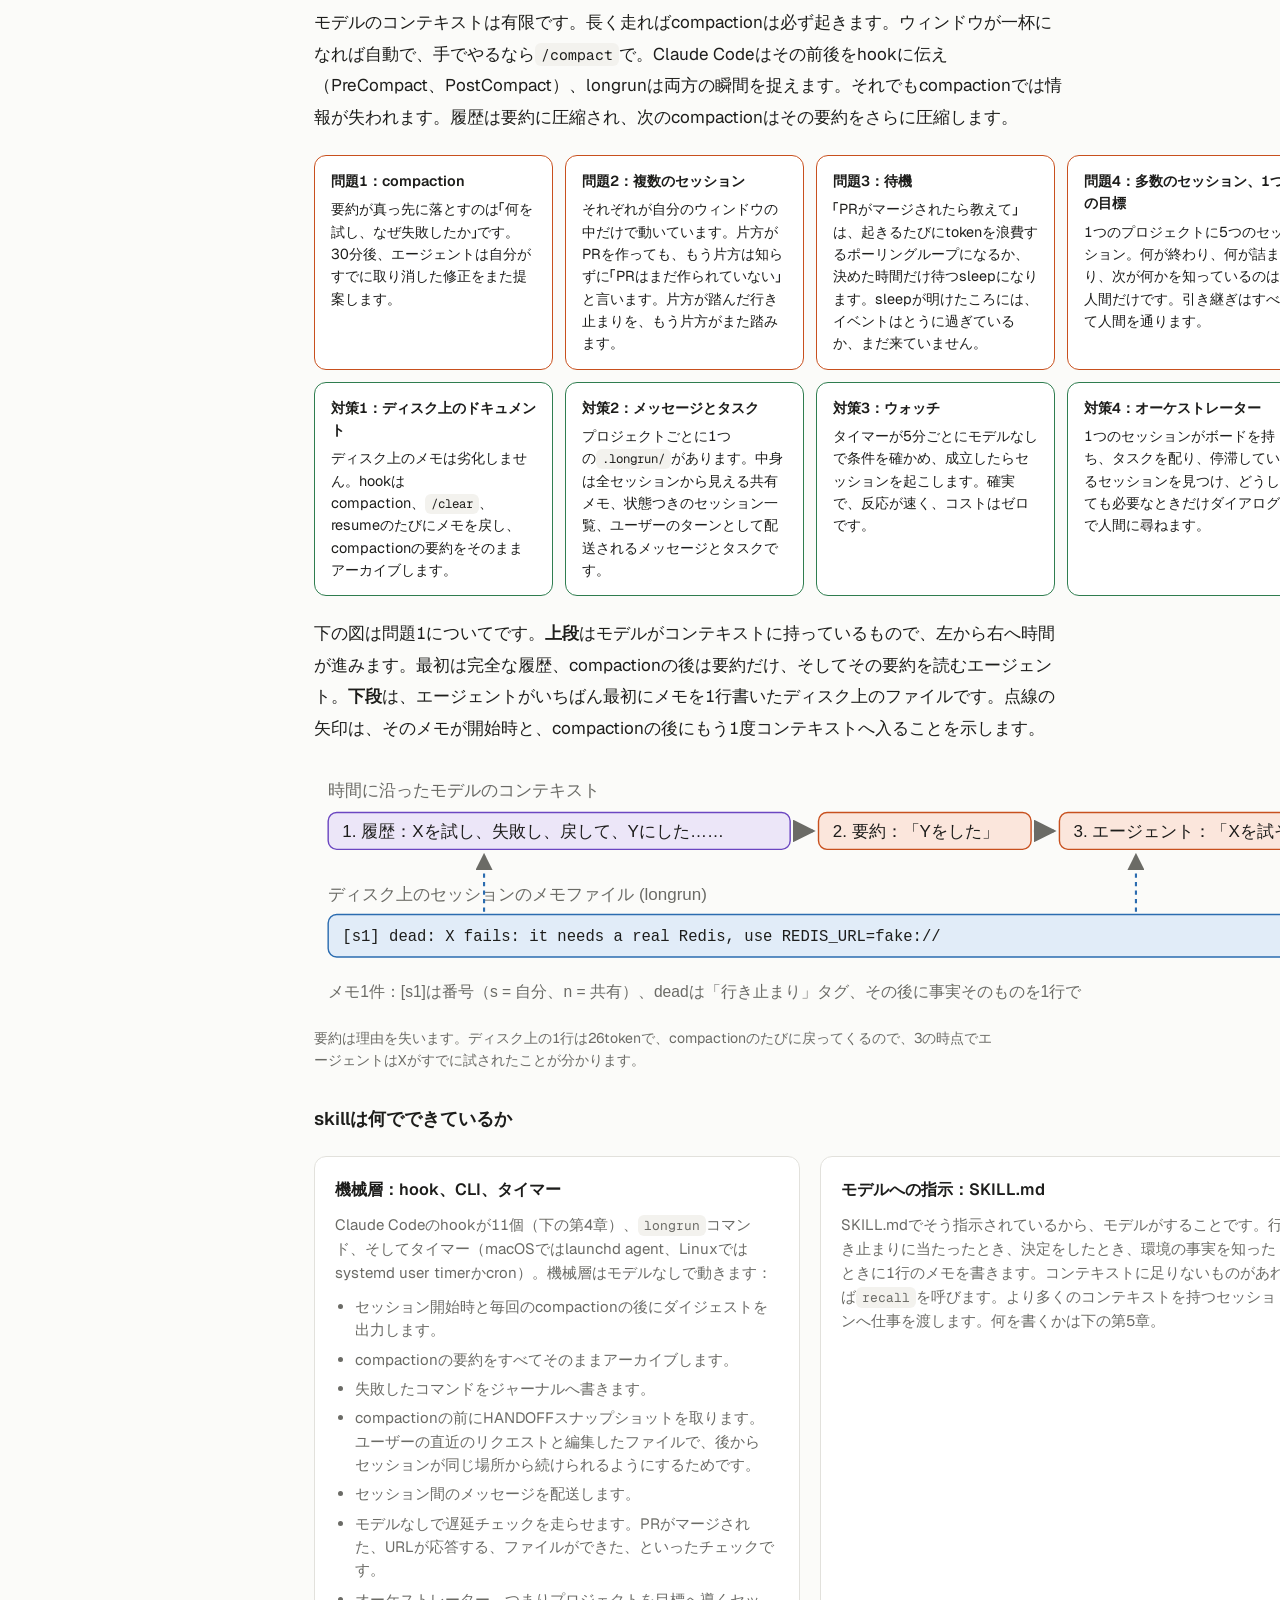
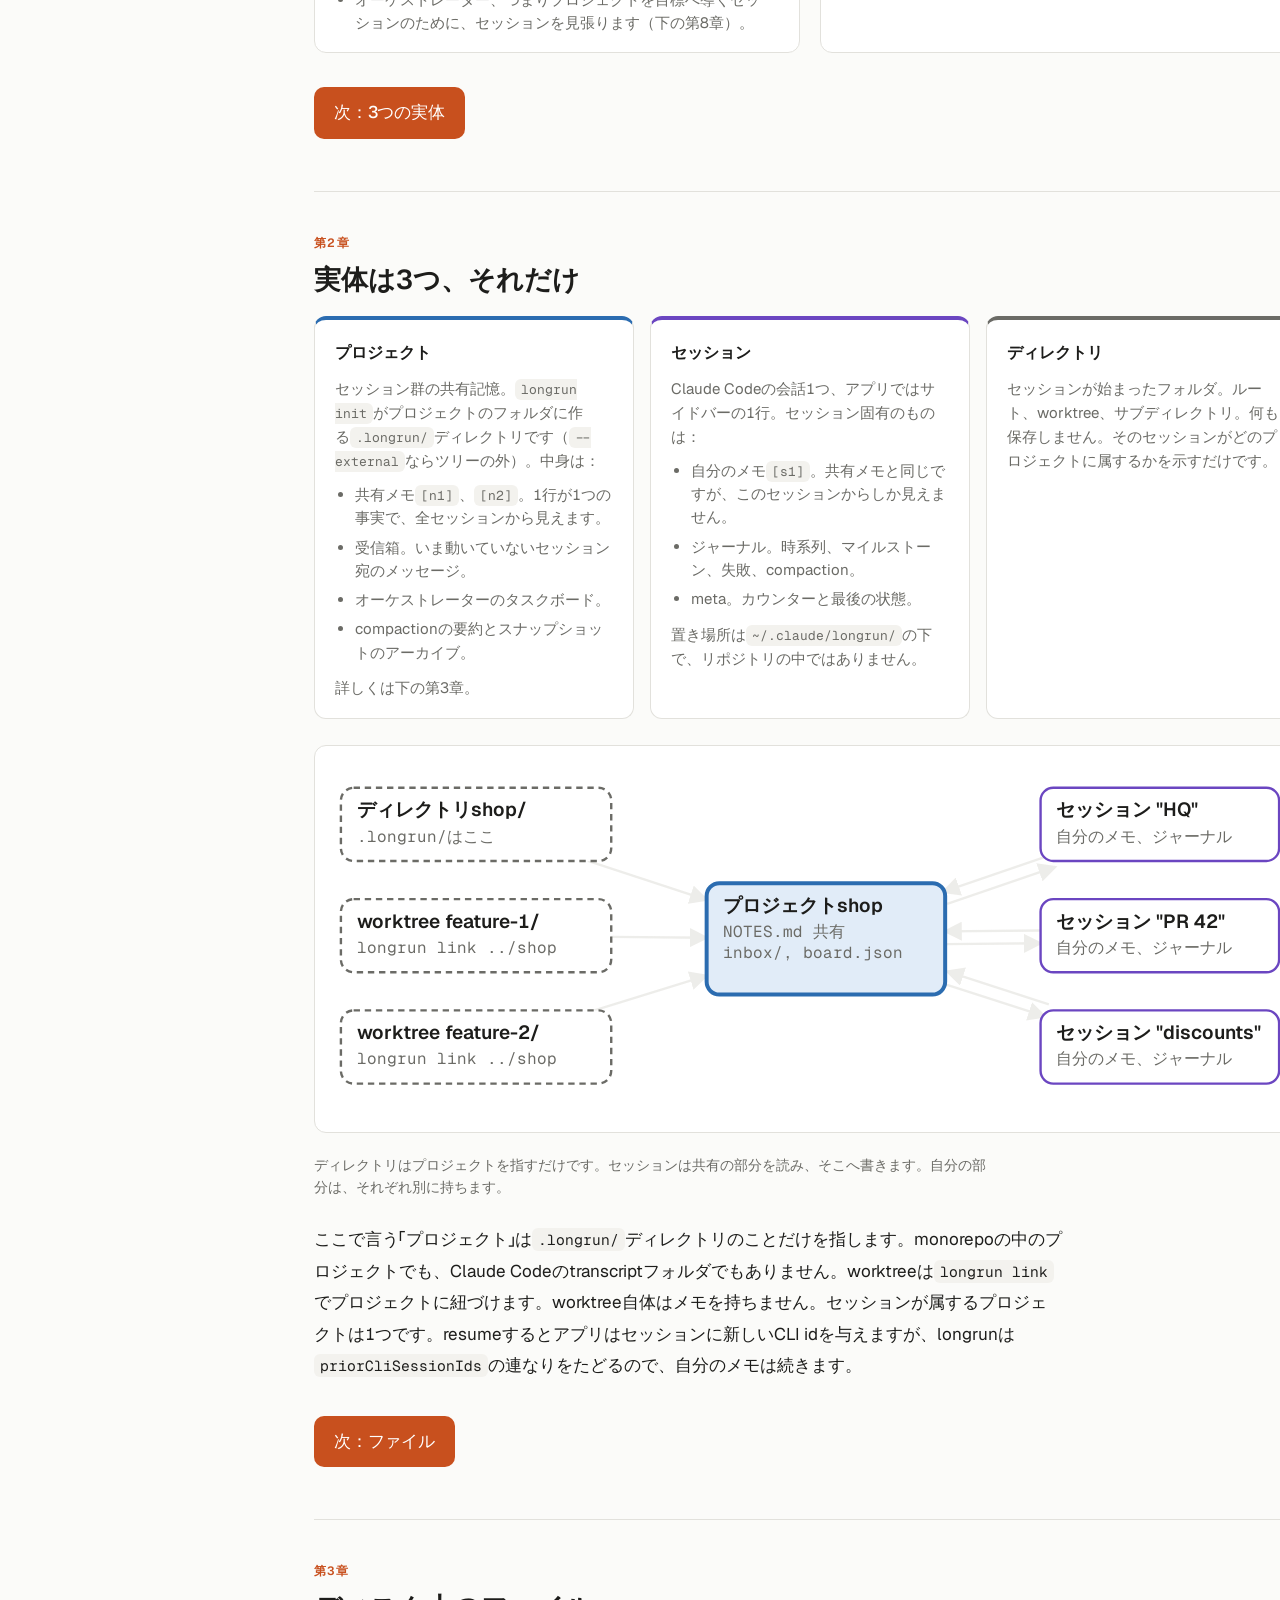
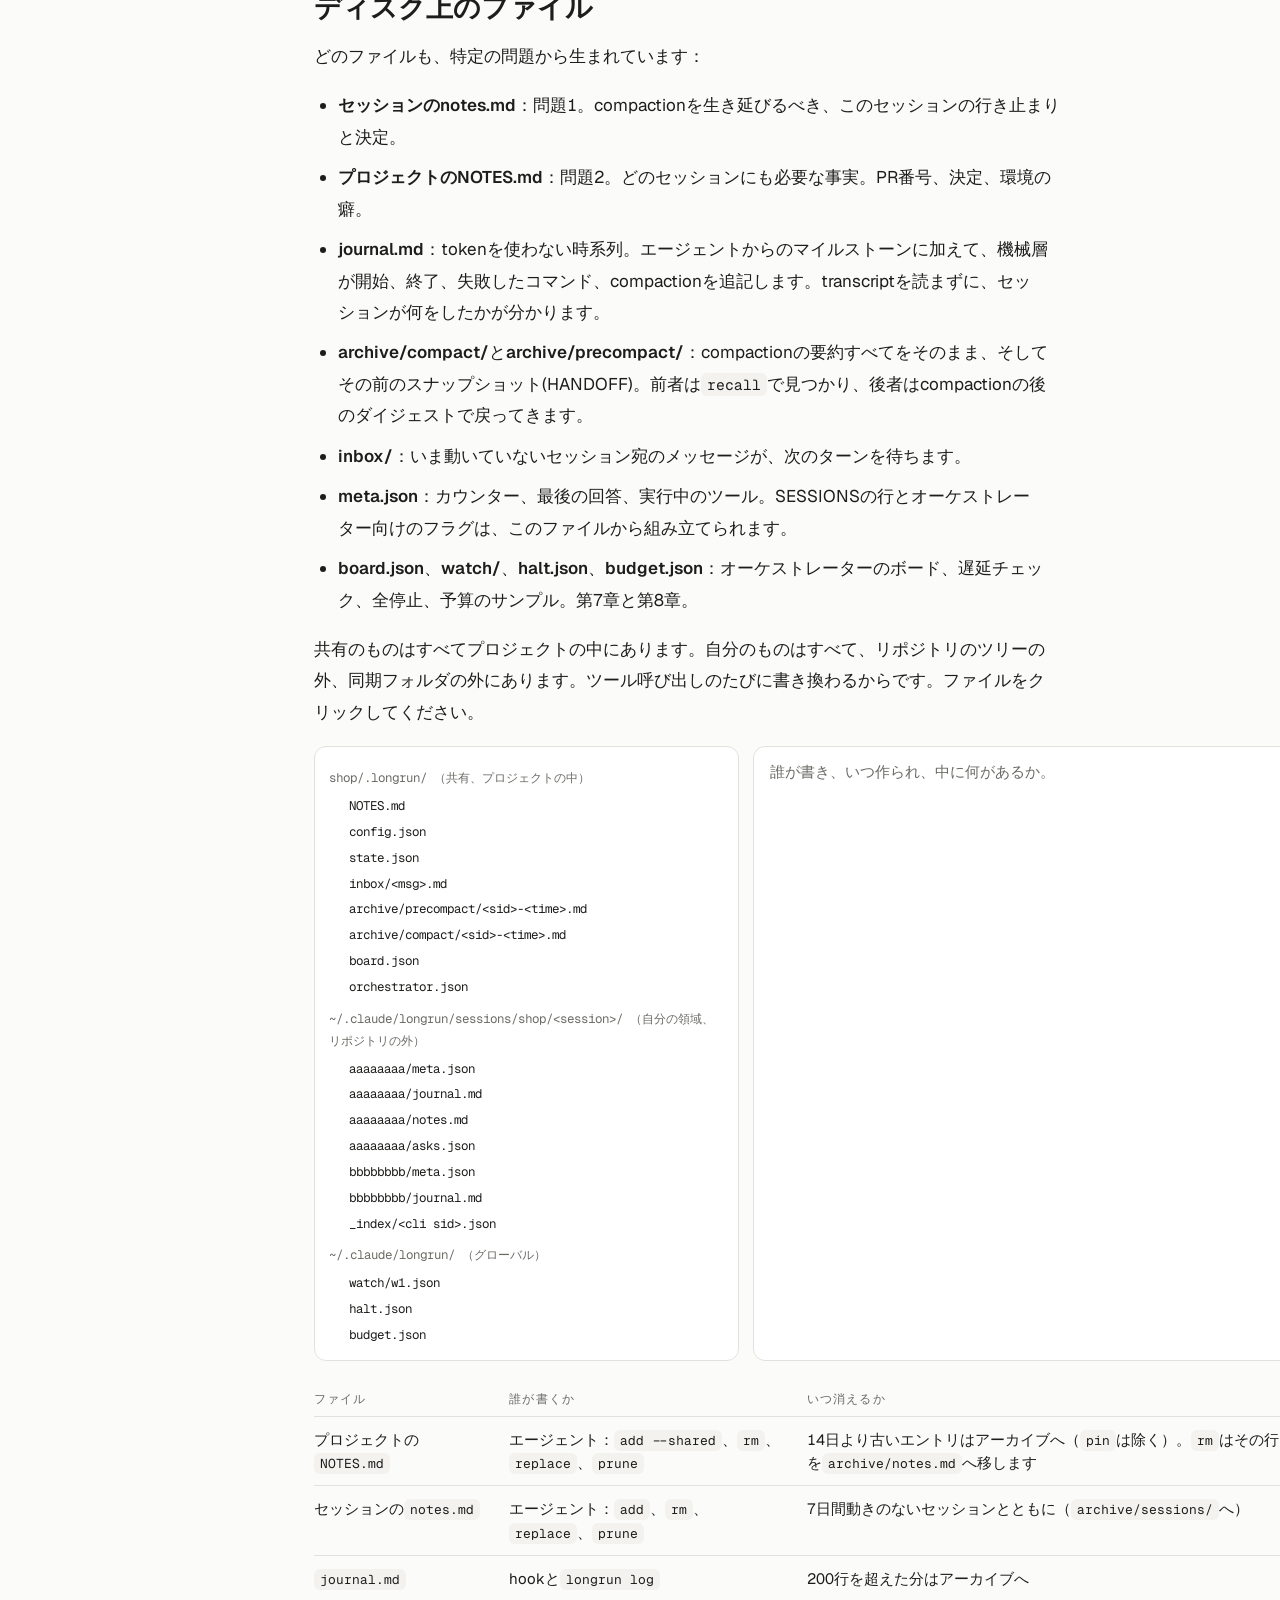
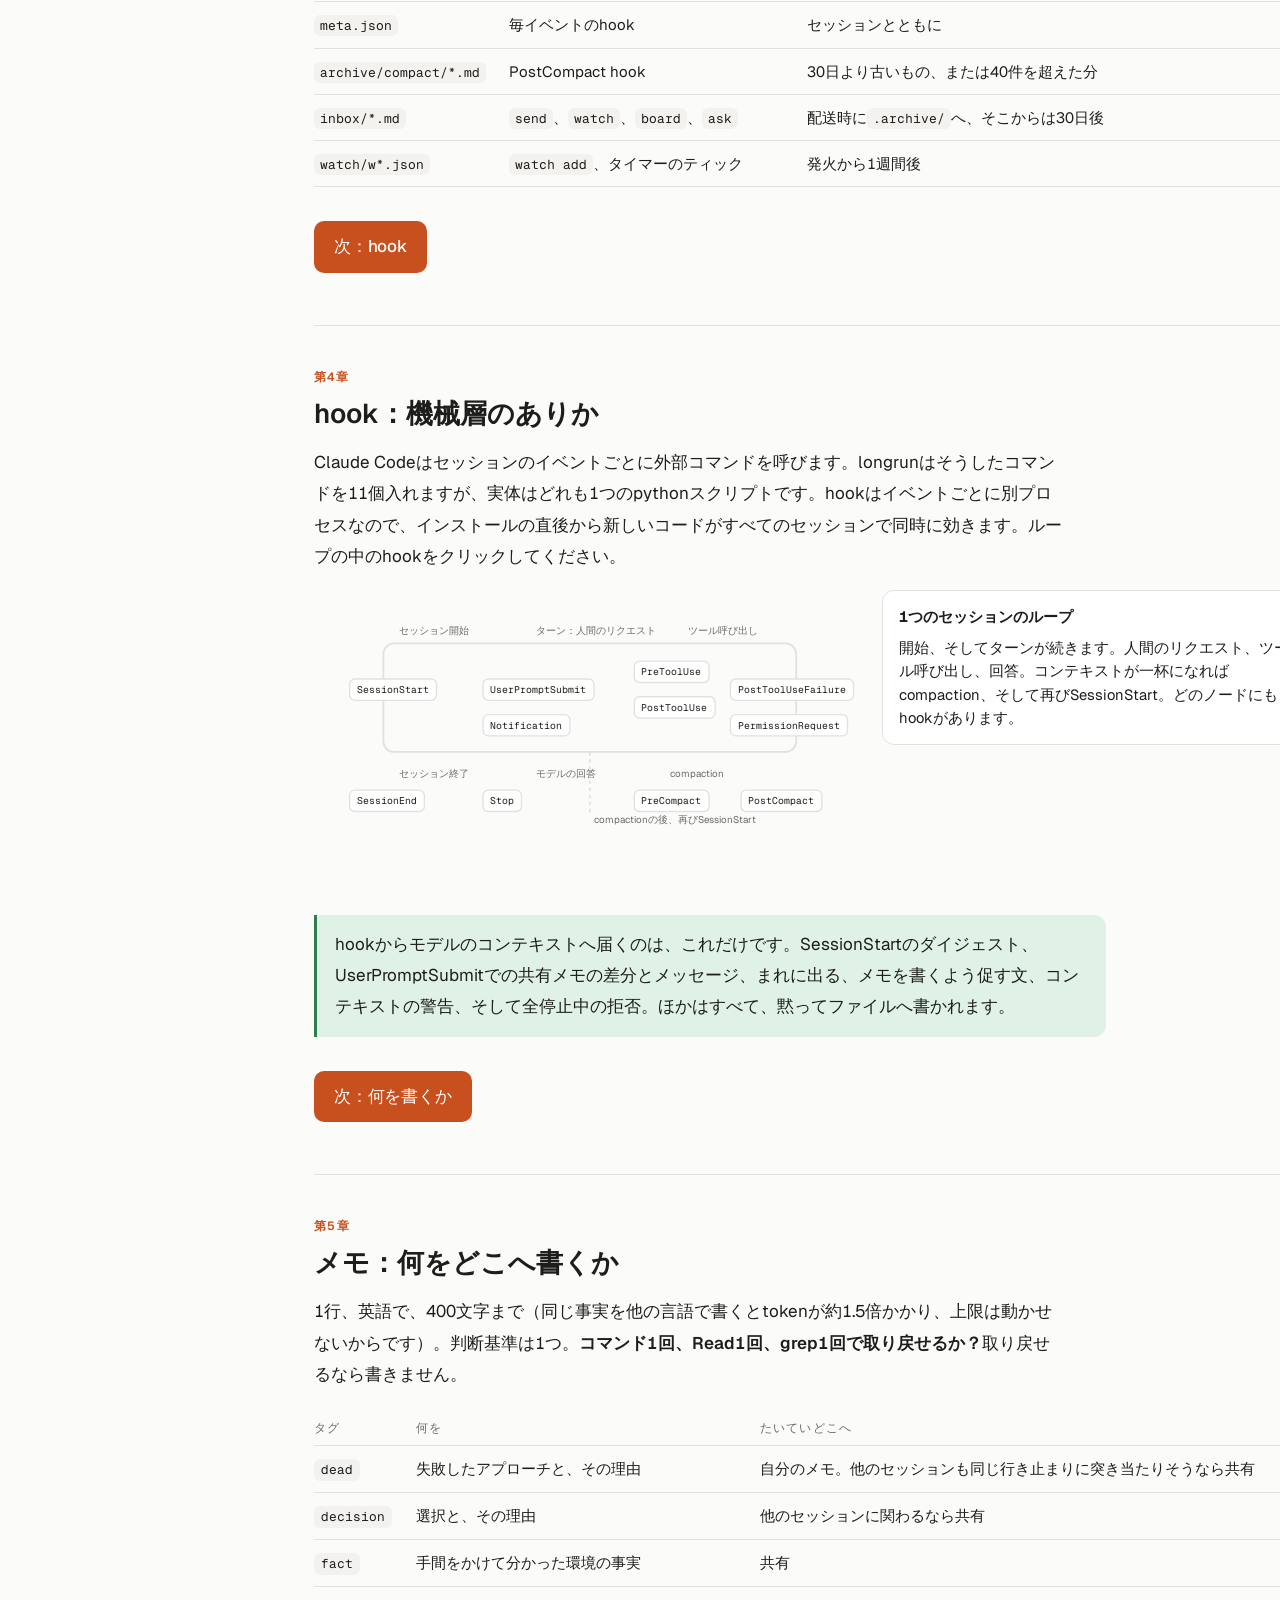
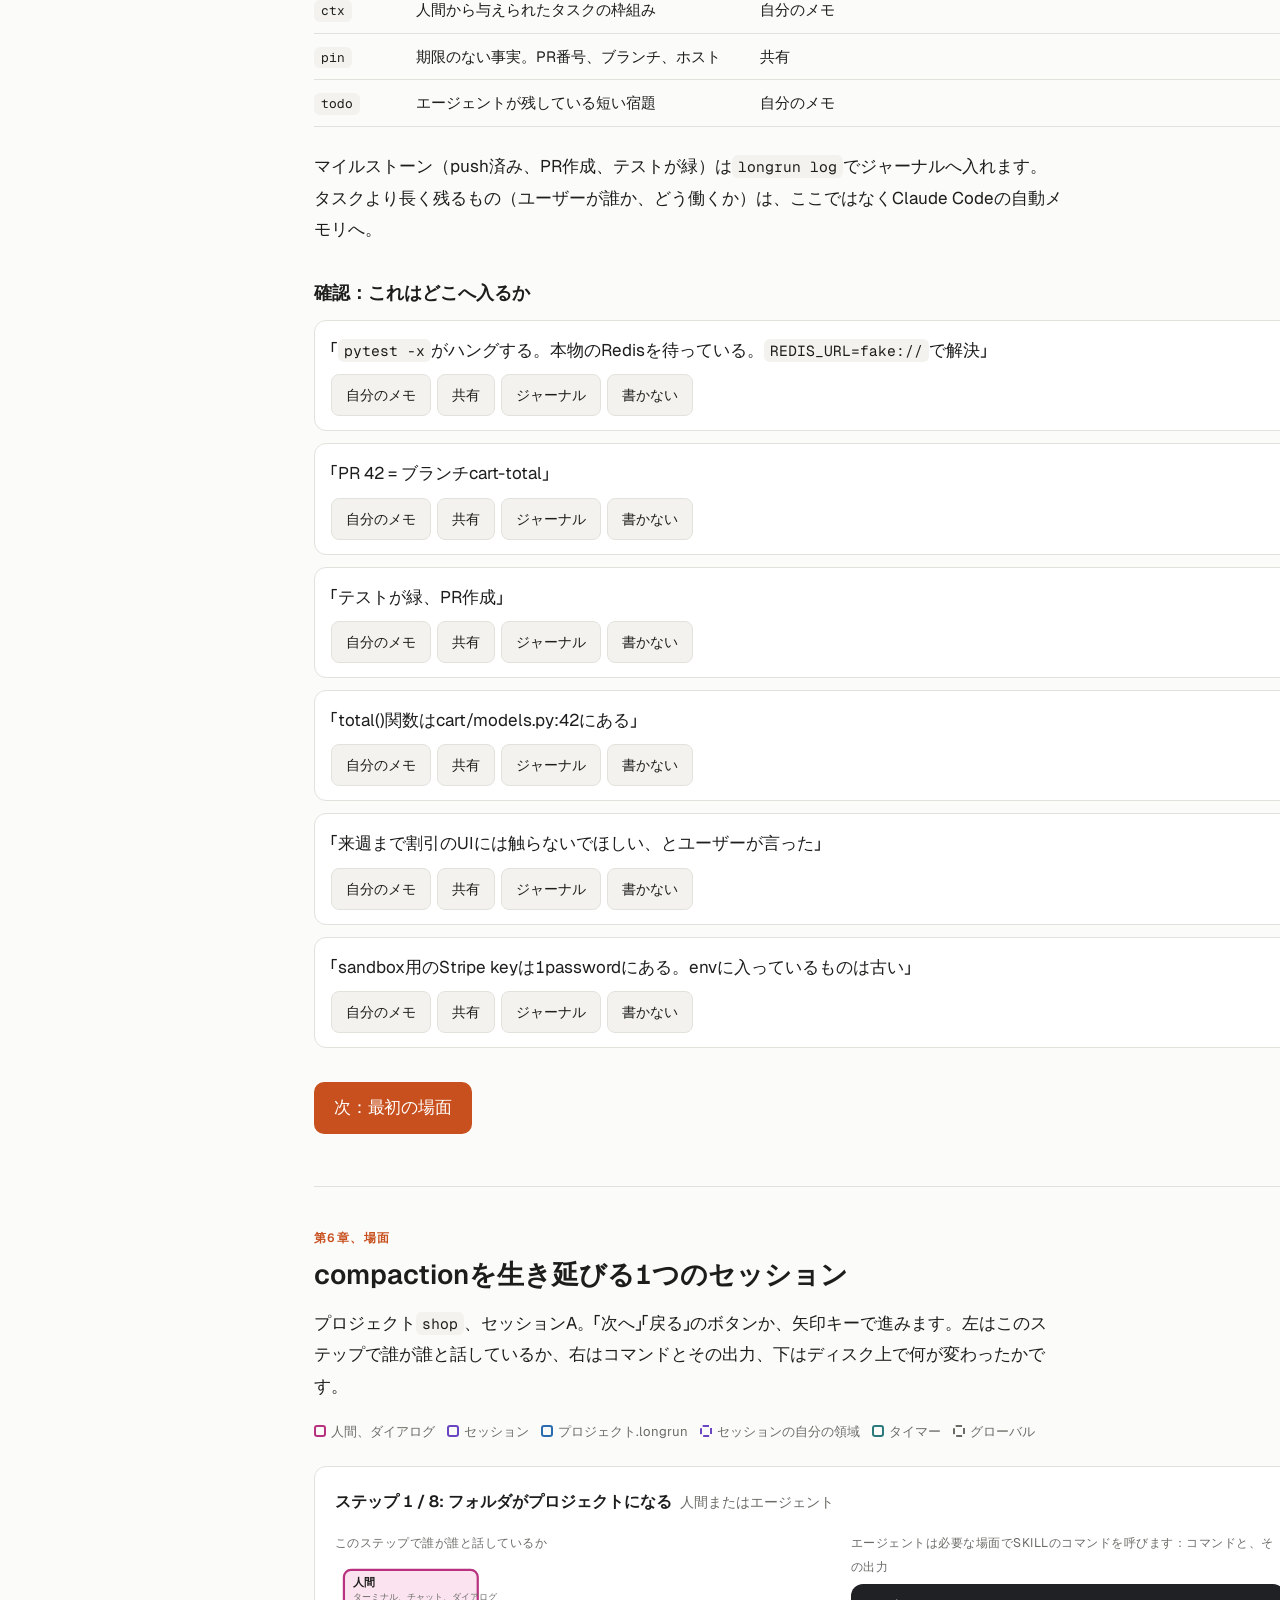
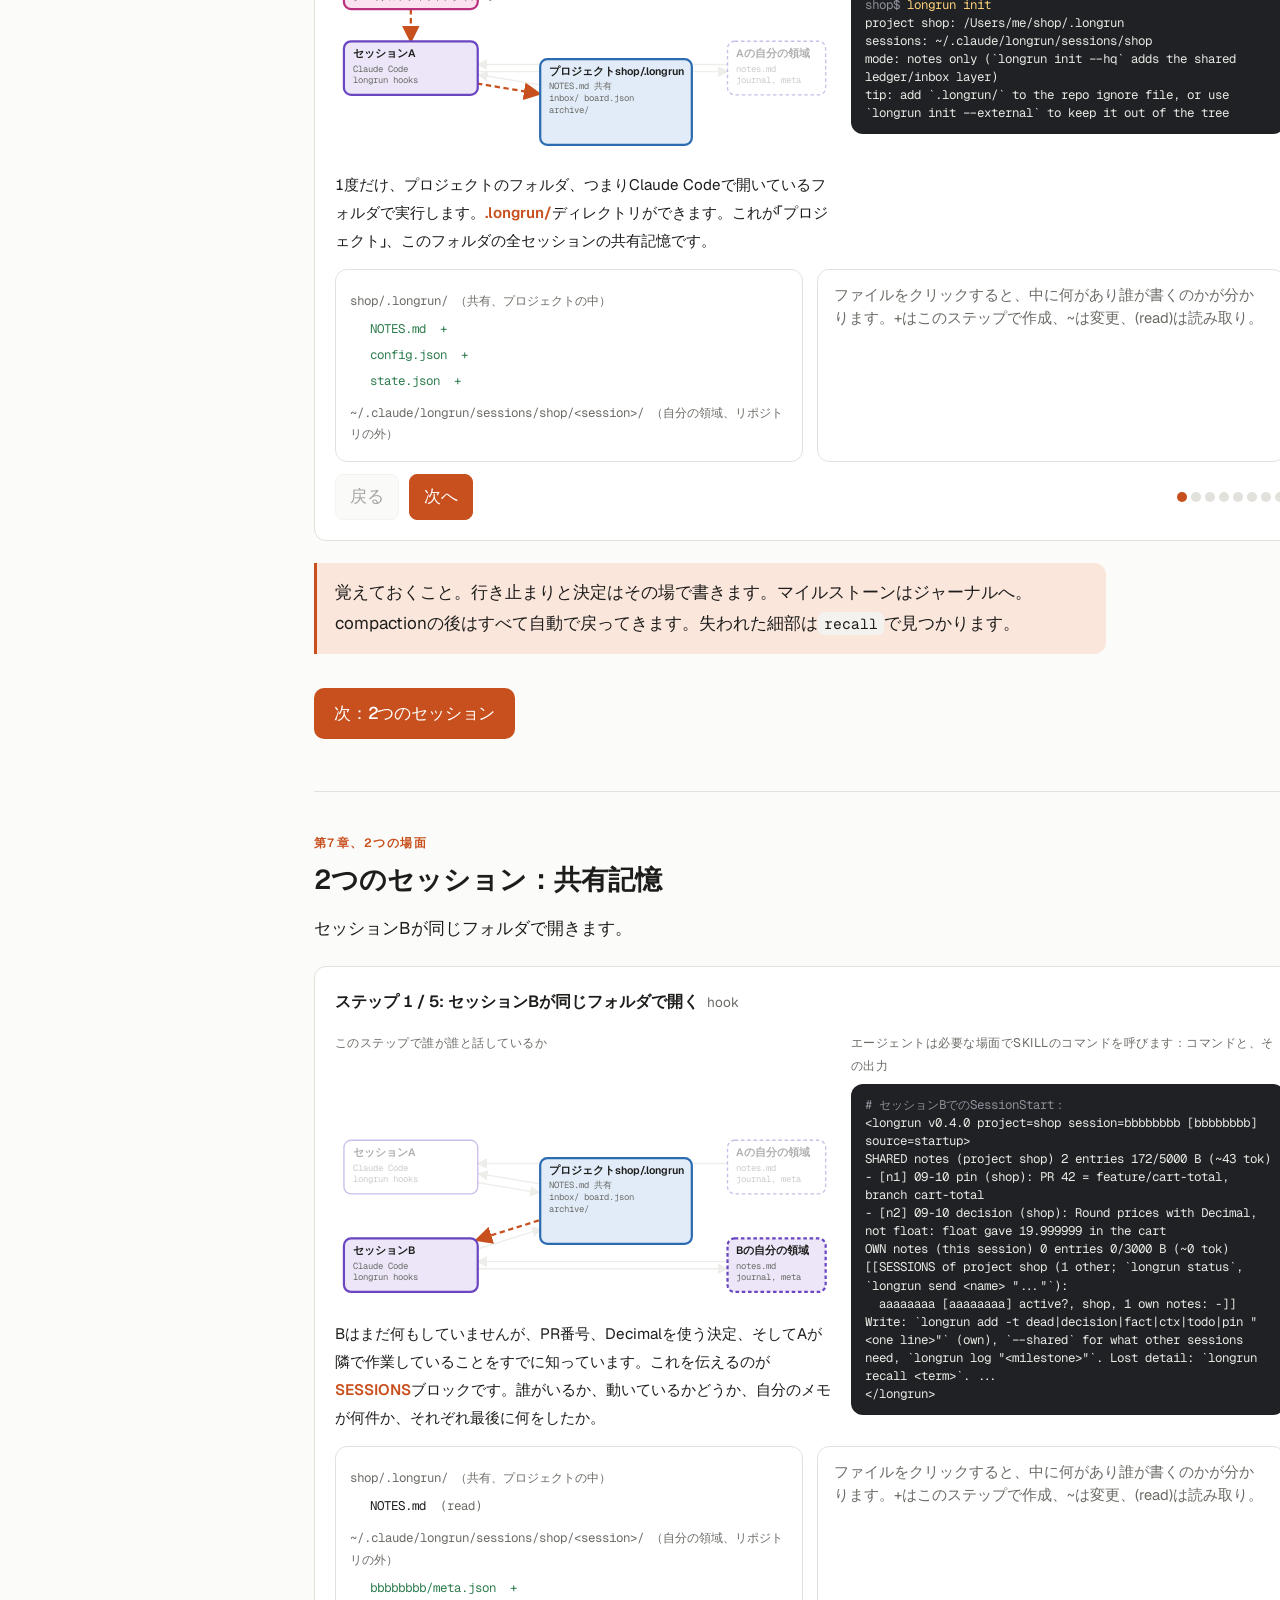
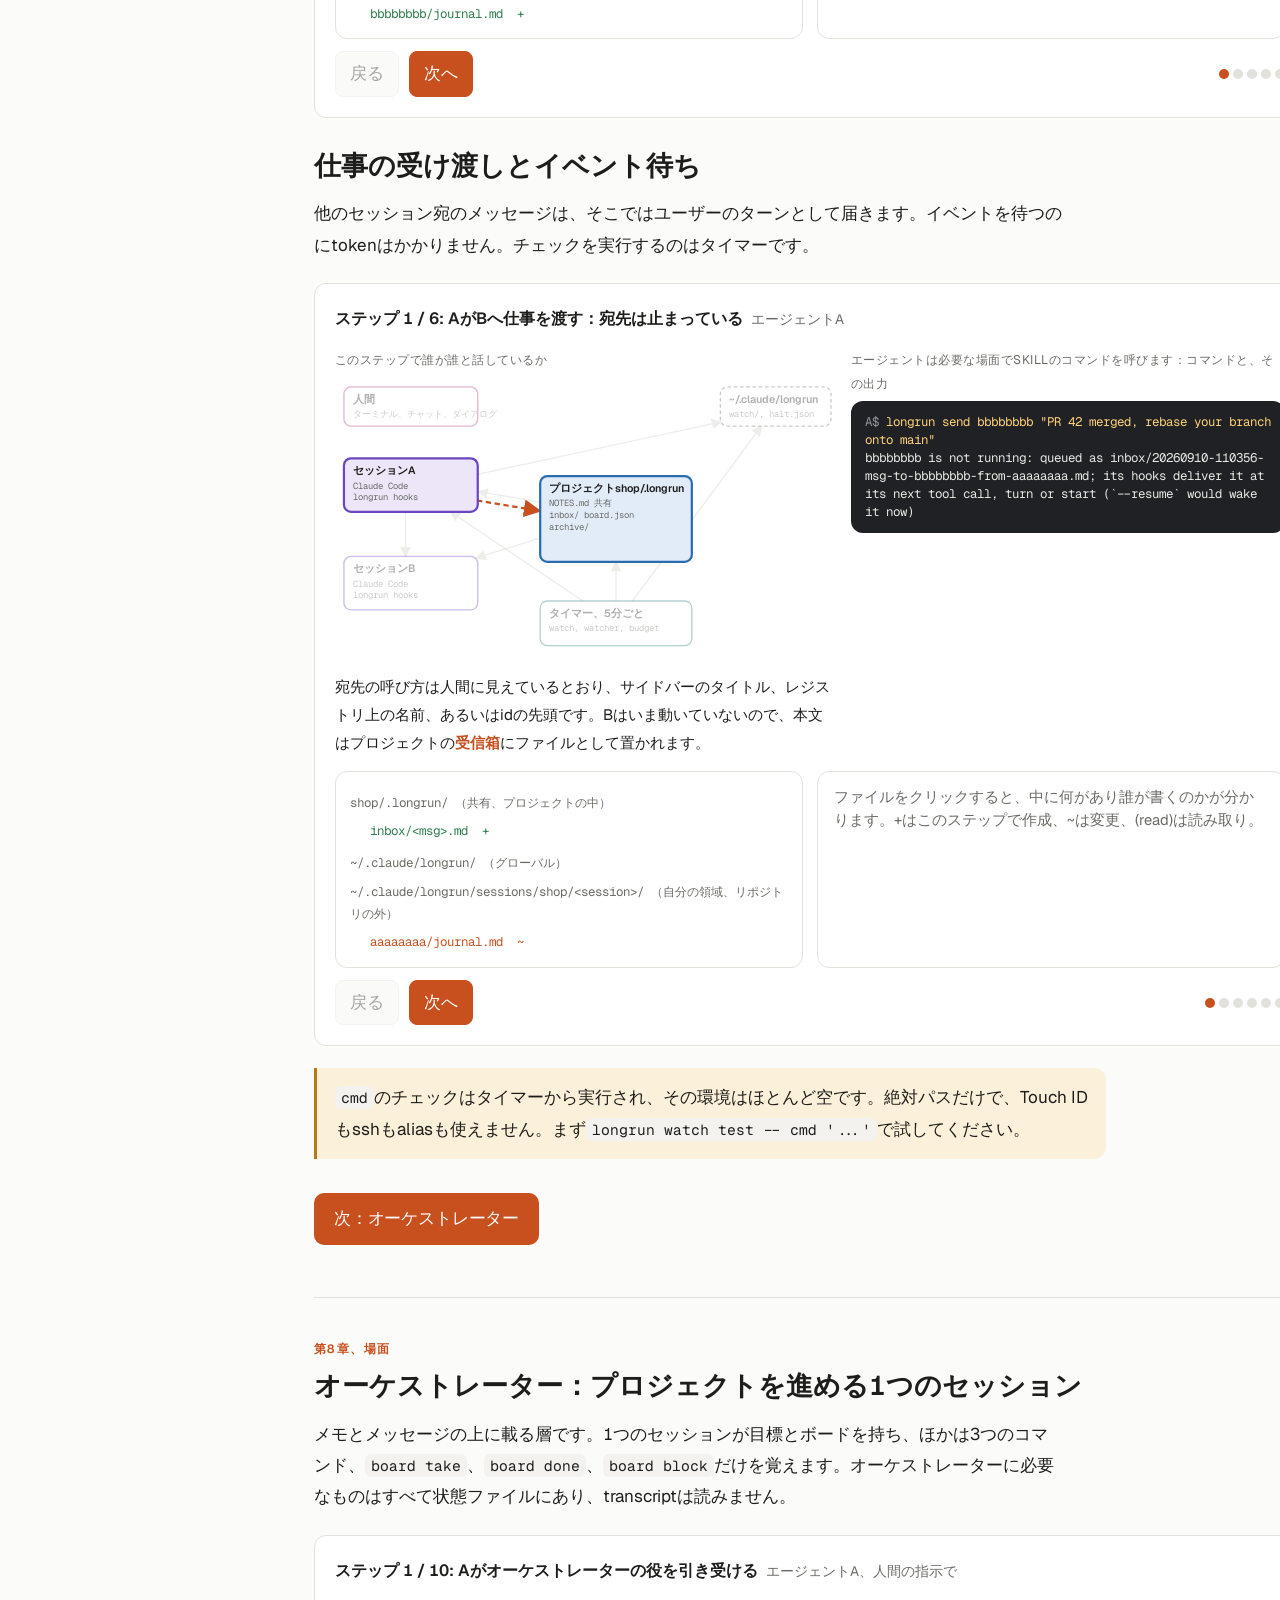
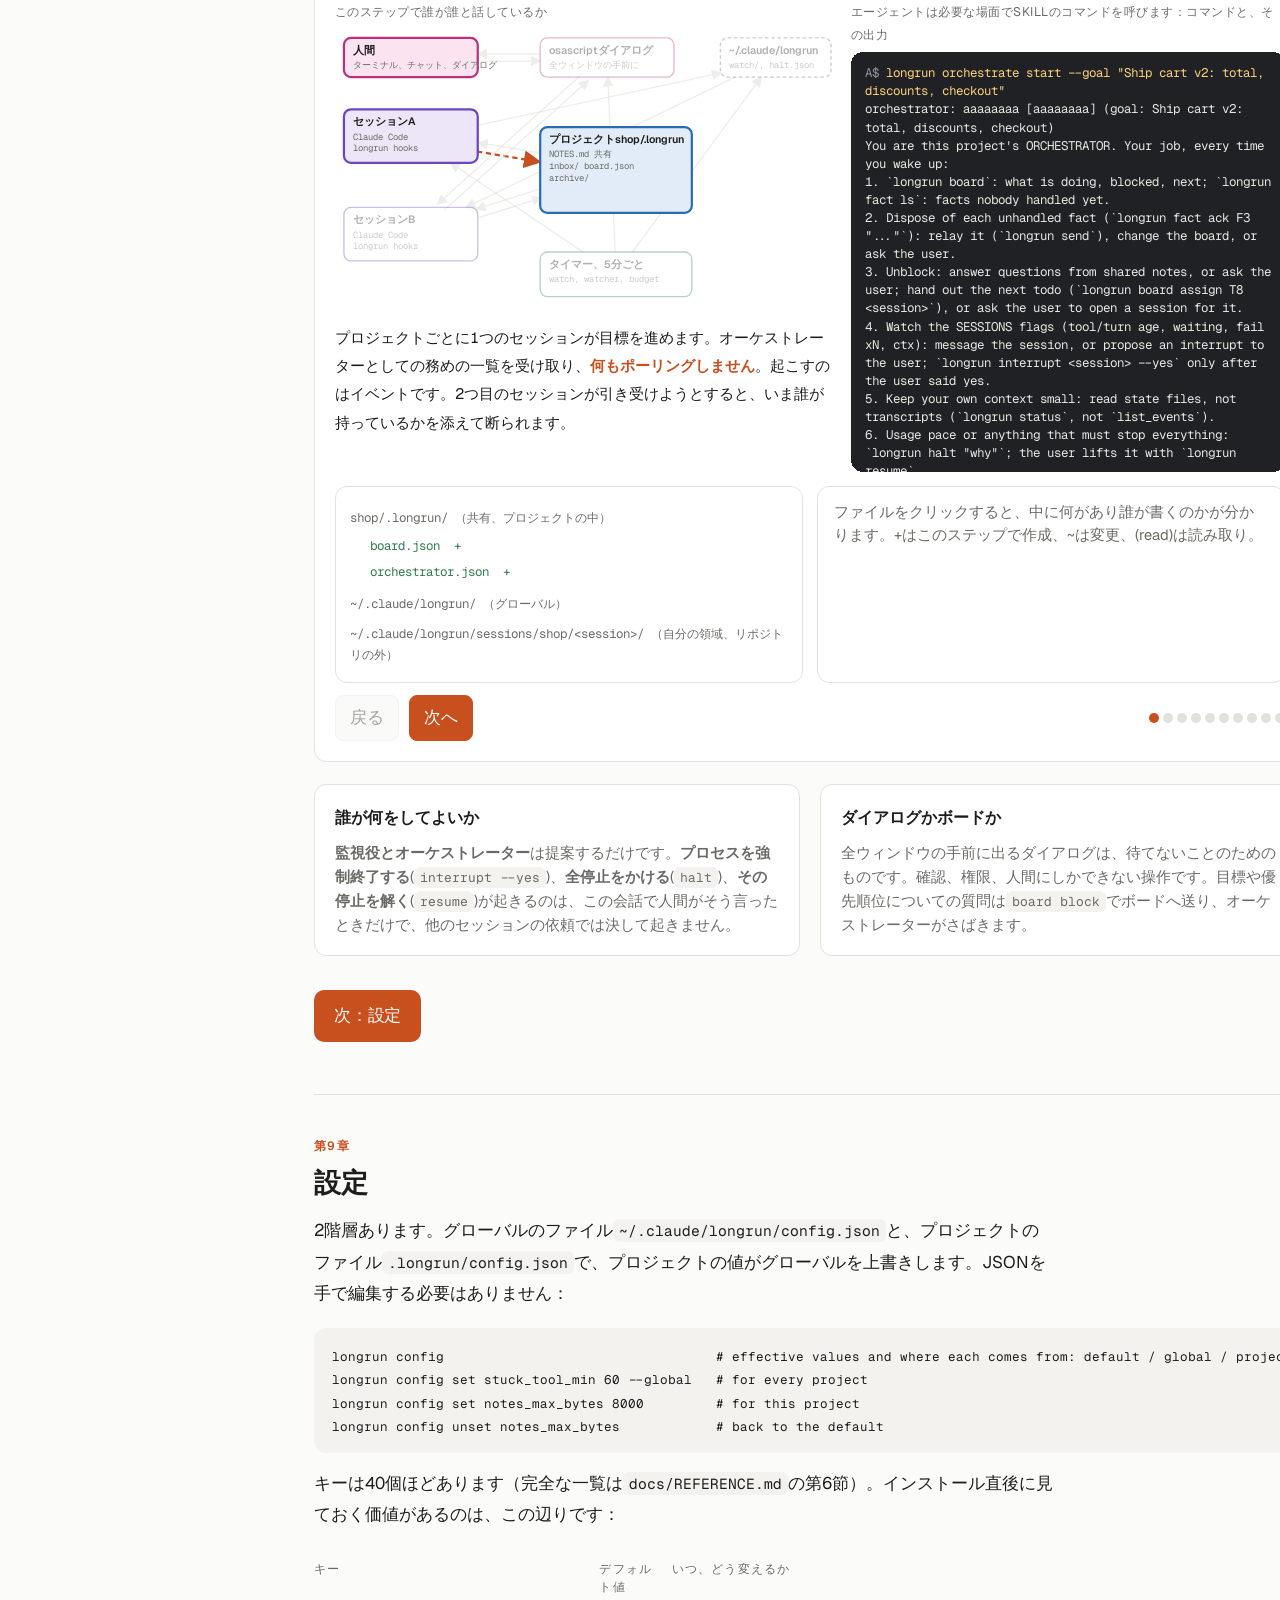
==== commit 24af04be: "Install line: serve install.sh from GitHub Pages The site at krllx.github.io/longrun already serves " ====
--- a/course/ja/index.html
+++ b/course/ja/index.html
@@ -47,7 +47,7 @@
 <p>このskillは、人間がいつもどおりセッションで作業することを前提にしています。メモ、ダイジェスト、メッセージの配送はhookと、指示に従うモデルが引き受けます。以下が、手でやることのすべてです。</p>
 <ol>
 <li><b>1度だけインストール。</b>1行で済み、checkoutも要りません。インストーラーがソースを自分で取ってきます：
-<pre><code>curl -fsSL https://raw.githubusercontent.com/krllx/longrun/main/install.sh | bash</code></pre>
+<pre><code>curl -fsSL https://krllx.github.io/longrun/install.sh | bash</code></pre>
 入るのはskill、<code>~/.claude/settings.json</code>の11個のhook、CLIの<code>~/.local/bin/longrun</code>、<code>longrun</code> MCPサーバー、そしてチェックと監視役を5分ごとに走らせるタイマーです。尋ねられるのは1つだけ、次の項目のデスクトップ通知です。cloneから入れる場合も同じ<code>install.sh</code>で、<code>--uninstall</code>が元に戻します。</li>
 <li><b>通知（任意）。</b><code>install.sh</code>は通知を設定するかを尋ね、この項目が必要かどうかは、その答えで決まります。longrunが通知に依存することはありません。全停止、予算による停止、発火したウォッチは、いずれにせよsocketか受信箱を通ってセッションに届くので、断っても他には何も変わりません（<code>--no-notify</code>で先に答えておけ、<code>longrun notify setup</code>で後から有効にできます）。macOSでは、<code>terminal-notifier</code>がなければインストーラーが<code>brew install terminal-notifier</code>を実行し（Homebrewが前提です。なければその旨を伝えて先へ進みます）、<code>~/.claude/longrun/notifier/longrun.app</code>を作り、テスト通知を1つ送ります。macOSは"longrun"からの通知を許可するかを1度だけ尋ねることがあるので、許可してください。macOS標準の手段でこの手順を置き換えることはできません。<code>osascript -e 'display notification'</code>はScript Editorの名義で通知を出しますが、Script Editorは通知権限を持たないため、システムは通知を記録するだけで何も表示せず、終了コードは0を返します（macOS 15で25回中25回。Script Editorを先に起動しても権限は付きません）。わざわざアプリのコピー(<code>longrun.app</code>)を作るのは、アイコンと送信者名が送信元のバンドルからしか来ないからで、このバンドルのアイコンはClaudeのもので、名前は<code>longrun</code>です。Linuxでは<code>notify-send</code> (<code>libnotify</code>)で、たいていのデスクトップ環境にはすでに入っています。どちらでも<code>longrun notify --test</code>で確かめられます。テスト通知を1つ送り、システムが実際に表示したかを読み返し、クリックするとどのセッションが開くかを出力します。絶対に見逃したくないセッションが1つあるなら<code>longrun important on</code>（または<code>next</code>、あるいは数字）です。そのセッションのターンの終わりは、<code>notify_turn_end</code>がどう設定されていようと、どのウィンドウが前面だろうと必ず通知されます。別のClaudeセッションで入力している間は、前面ウィンドウを見る通常の判定ではこの通知を出せません。</li>
 <li><b>フォルダをプロジェクトにする。</b>longrunにとってのプロジェクトは、Claude Codeで開くフォルダです。リポジトリのルートである必要はありません。複数のリポジトリを含むフォルダ、monorepoのサブディレクトリ、空の司令塔フォルダでもかまいません。そこで1度<code>longrun init</code>を実行します。ターミナルでも、Claude Codeのセッションの中でもよく、頼めばエージェントが代わりに実行します。<code>.longrun/</code>ディレクトリができます。そのフォルダがリポジトリの中にあるなら、ignoreファイルに追加してください（または<code>longrun init --external</code>で、ディレクトリを<code>~/.claude/longrun/</code>の下に置きます）。同じプロジェクトの各worktreeからは<code>longrun link &lt;path to the project&gt;</code>。確認は<code>longrun where</code>です。</li>
@@ -259,7 +259,7 @@
 <h2>チートシートと限界</h2>
 <div class="cheat">
 <pre><code># install
-curl -fsSL https://raw.githubusercontent.com/krllx/longrun/main/install.sh | bash
+curl -fsSL https://krllx.github.io/longrun/install.sh | bash
                         # skill, 11 hooks, CLI, MCP server, the 5-minute timer, notifications
 longrun watch install   # the timer alone (the installer already did it)
 longrun notify setup    # optional, macOS: the bundle notifications are sent from
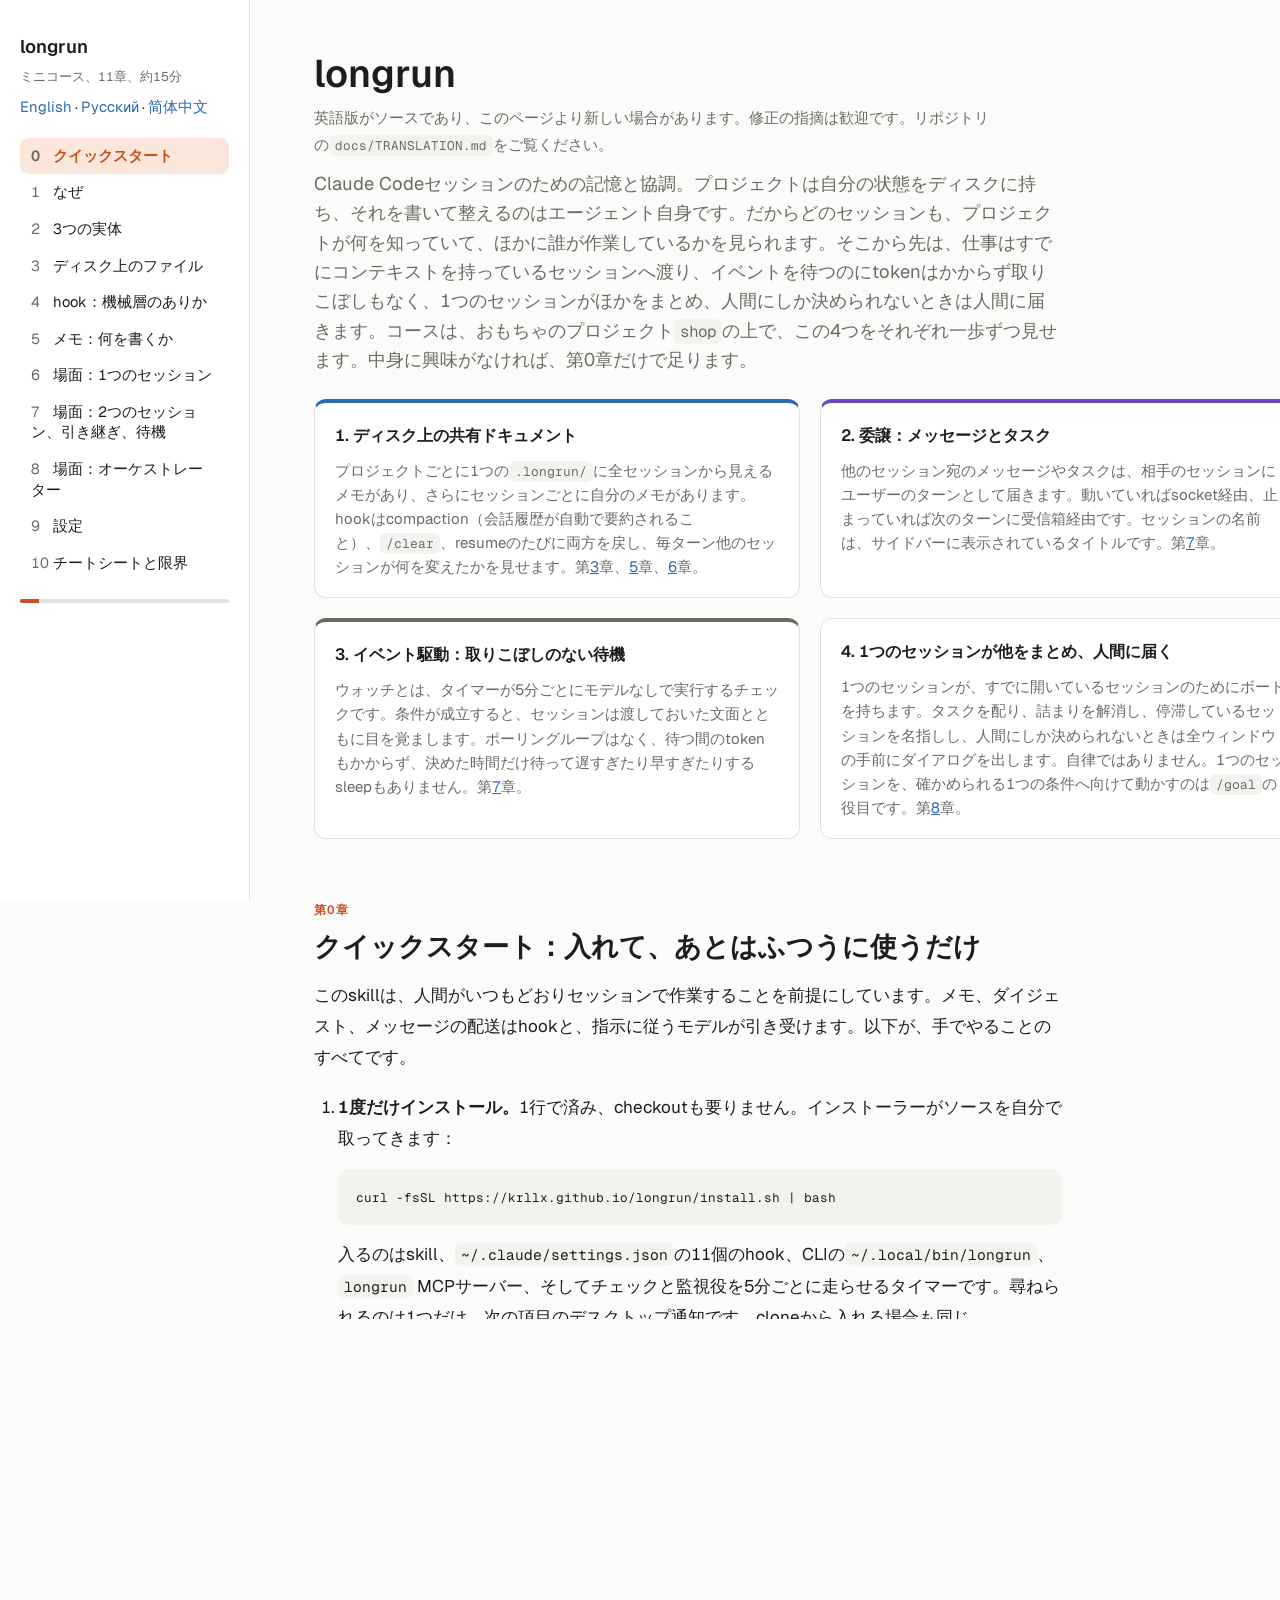
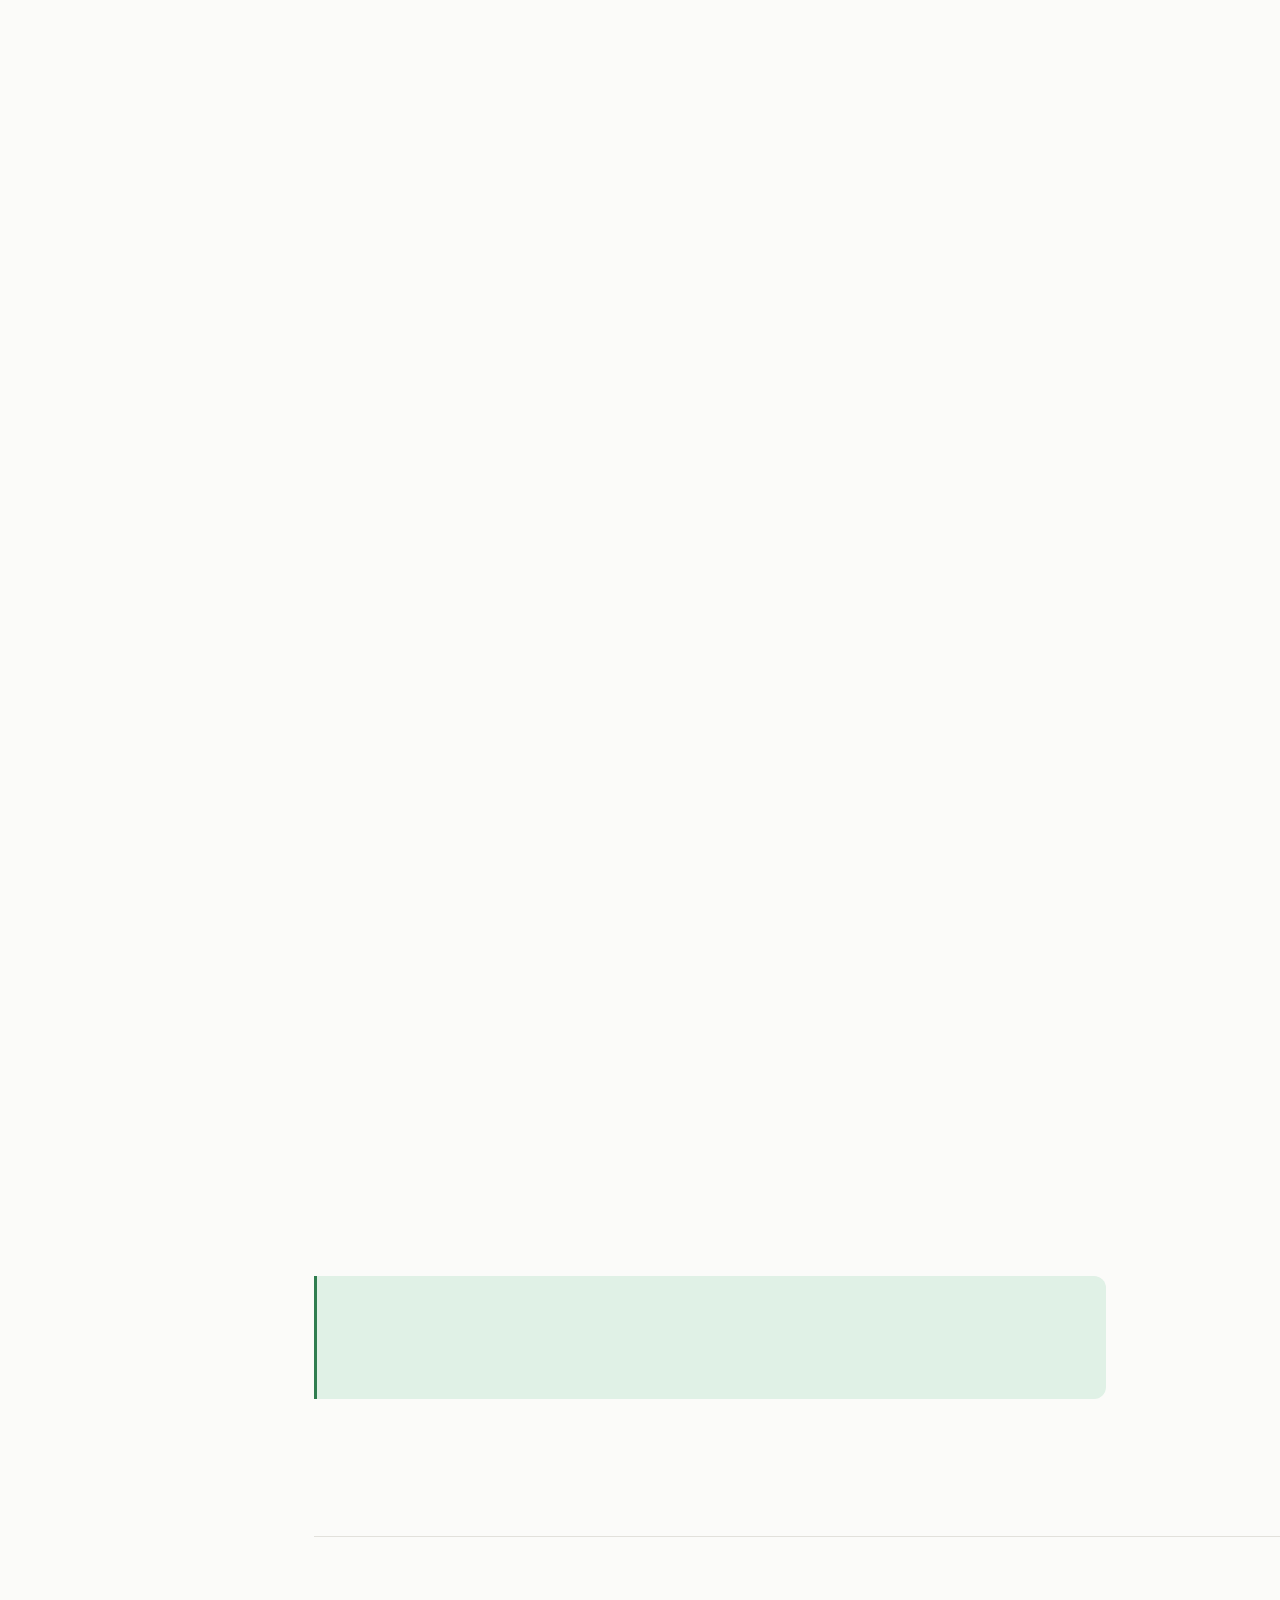
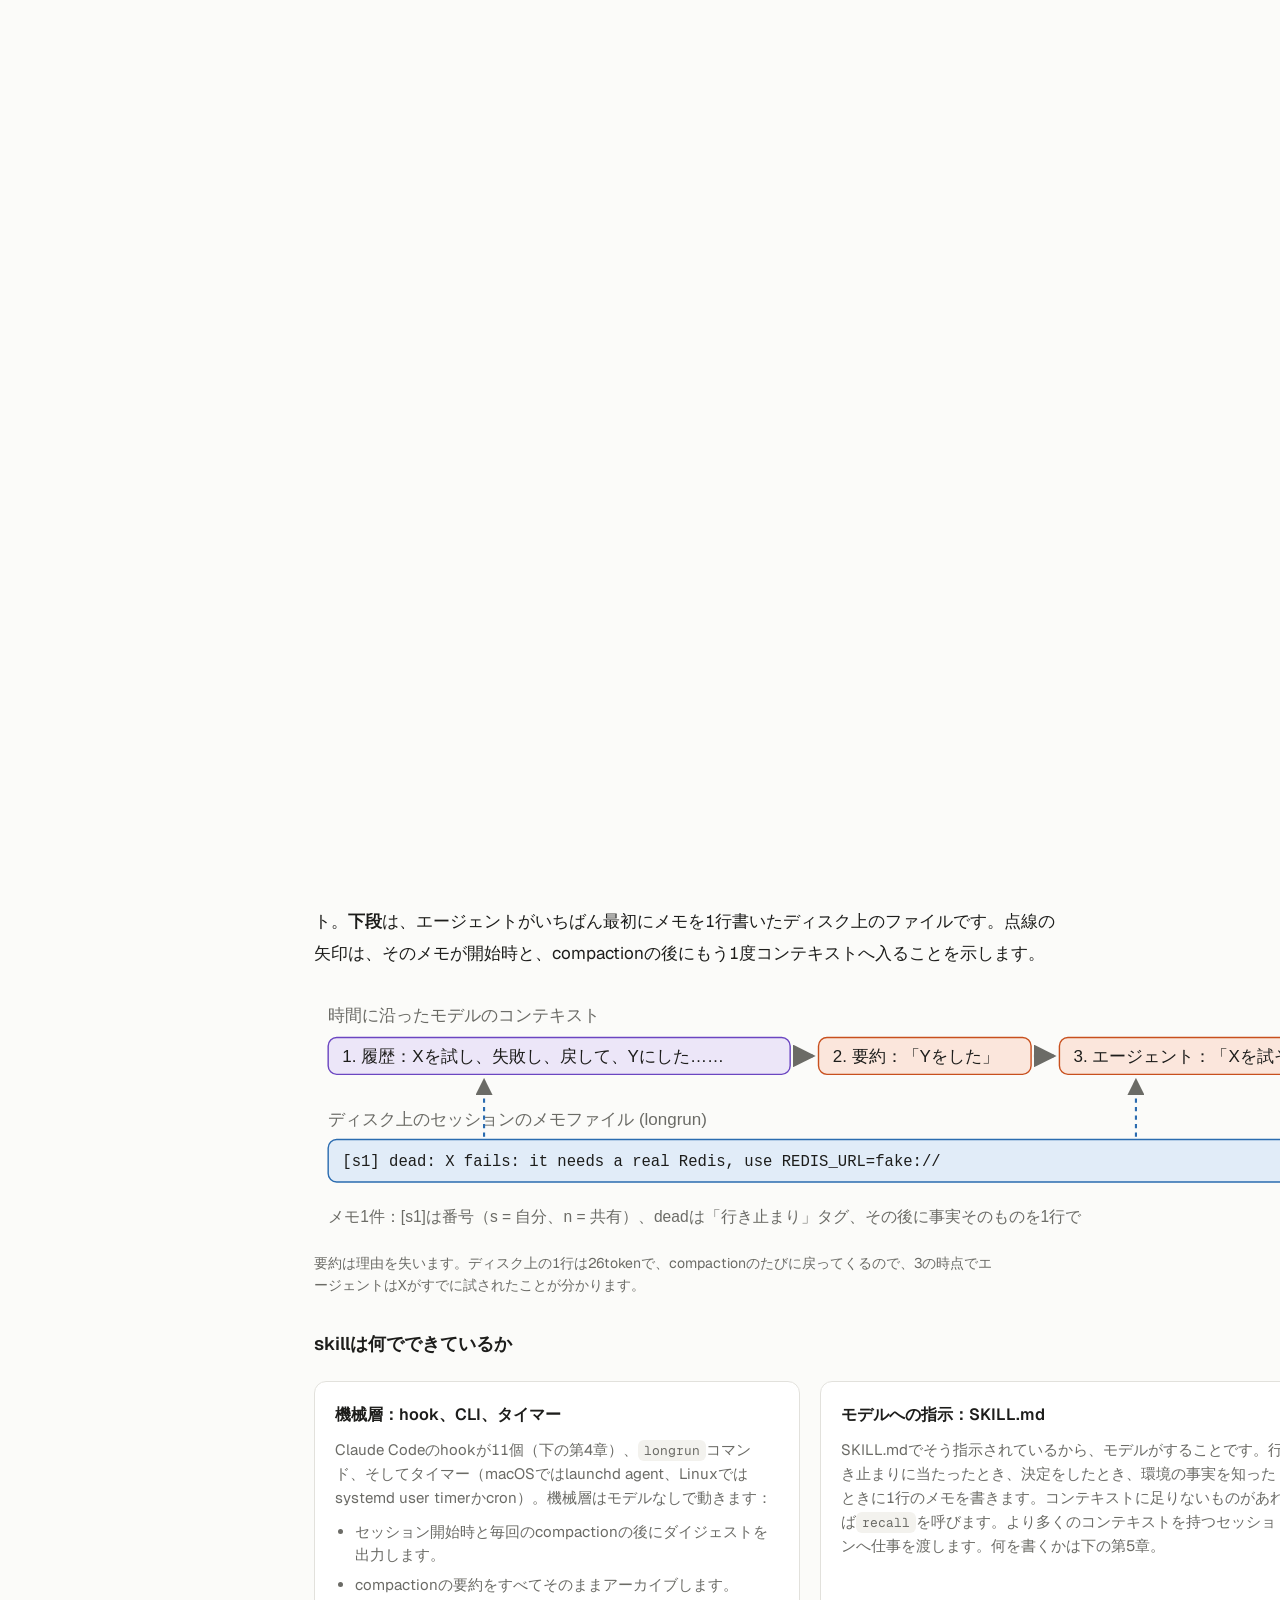
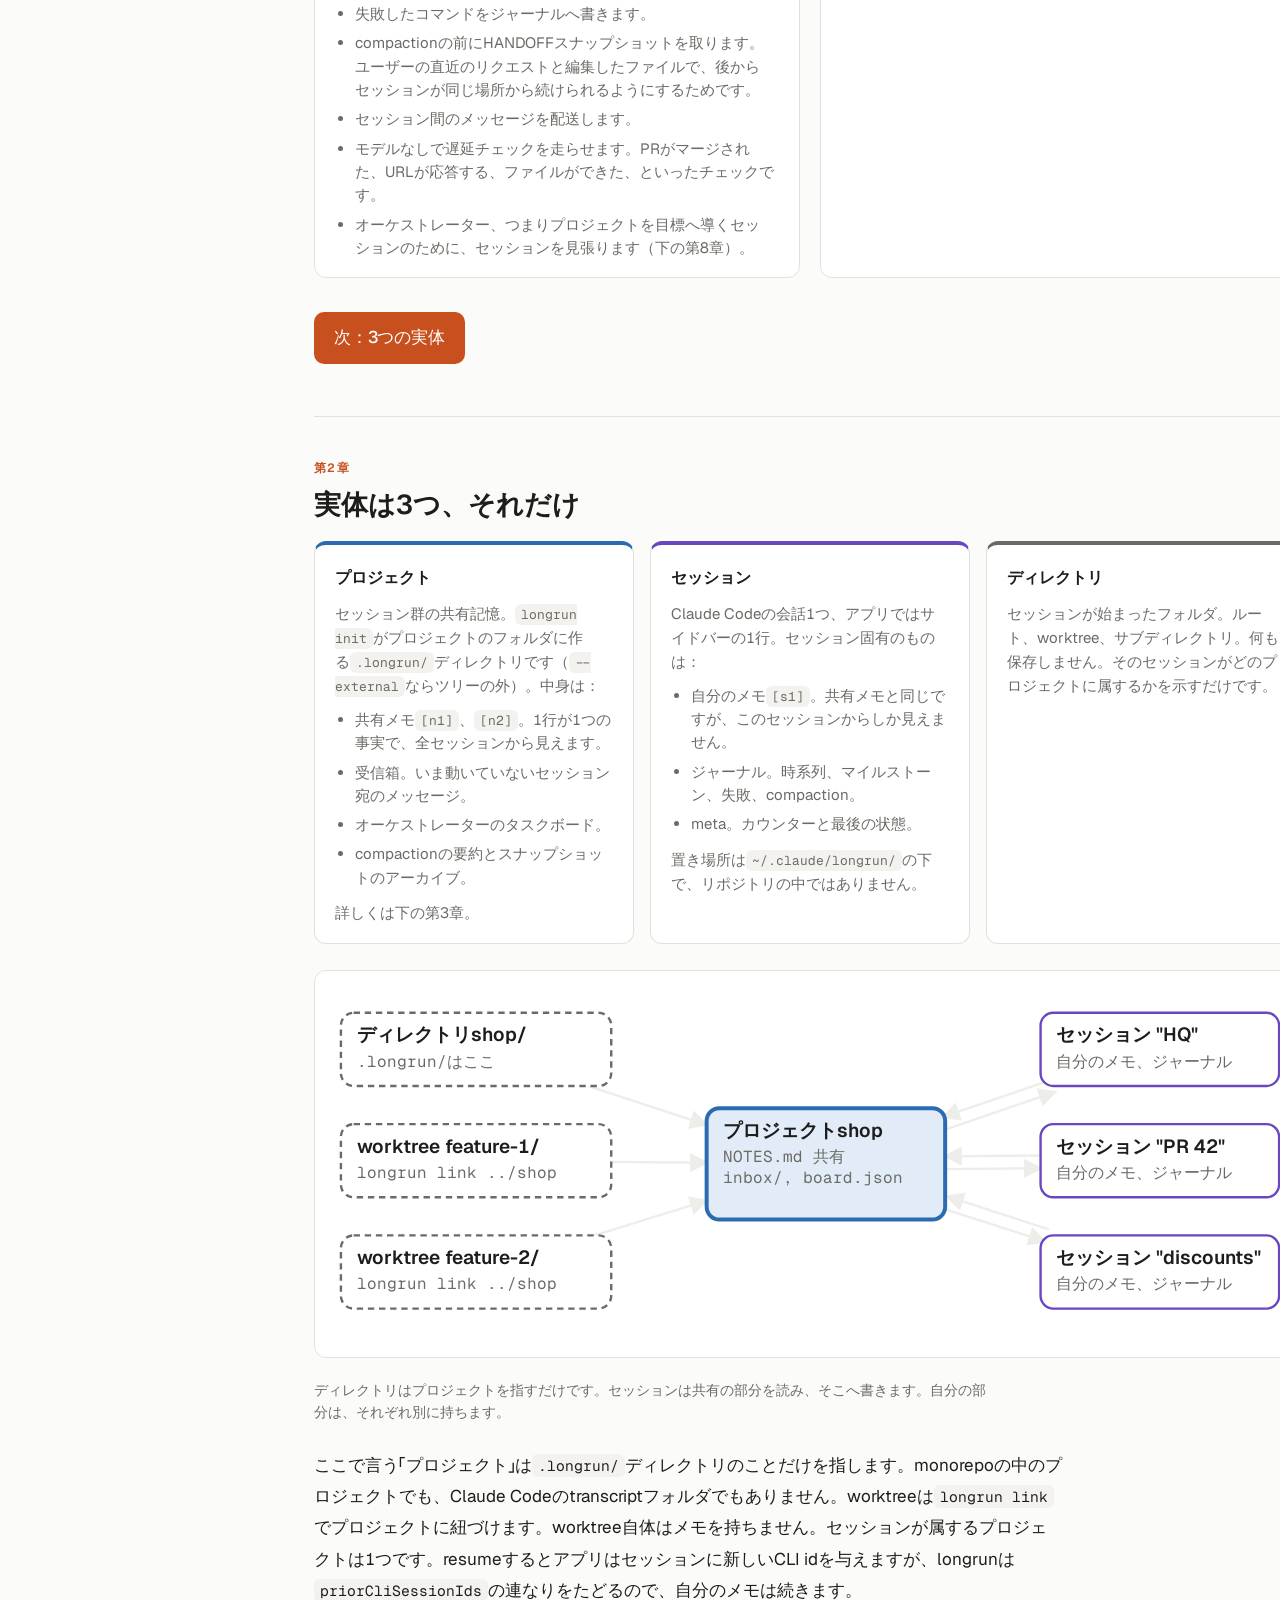
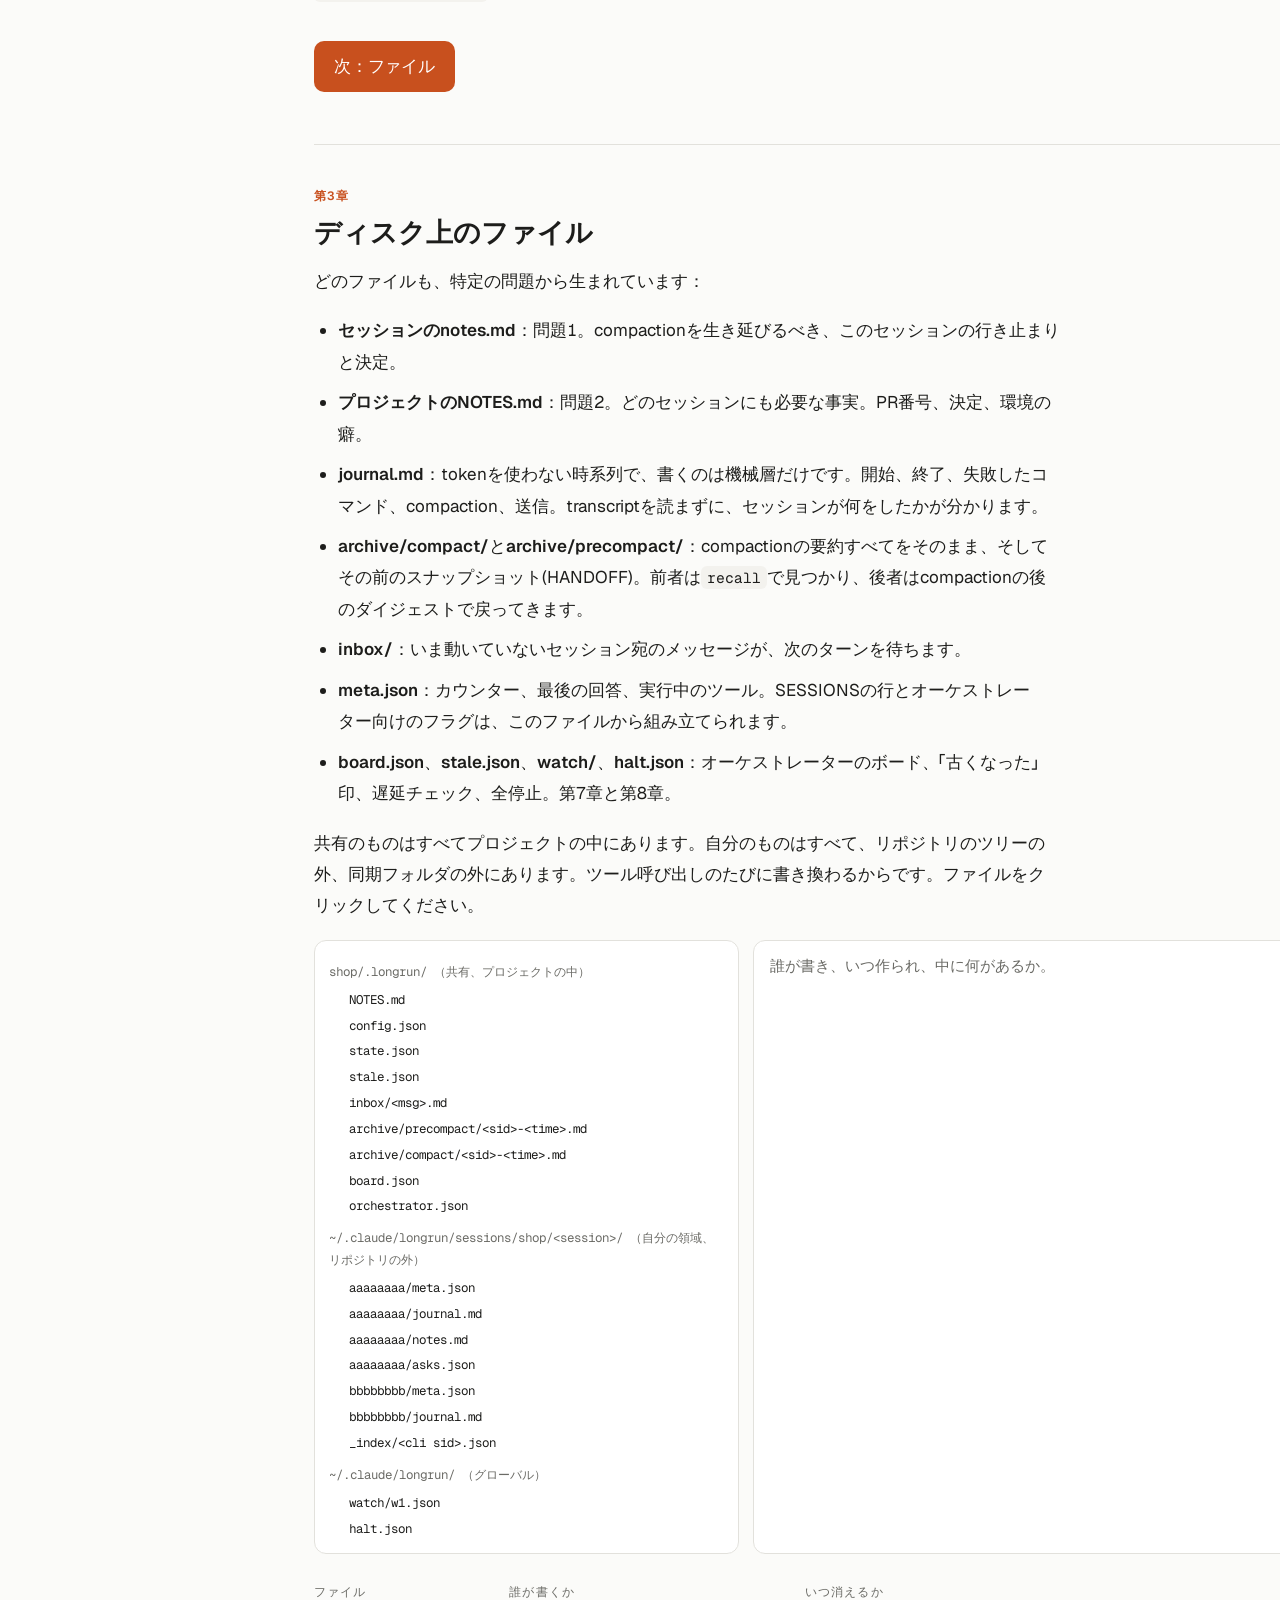
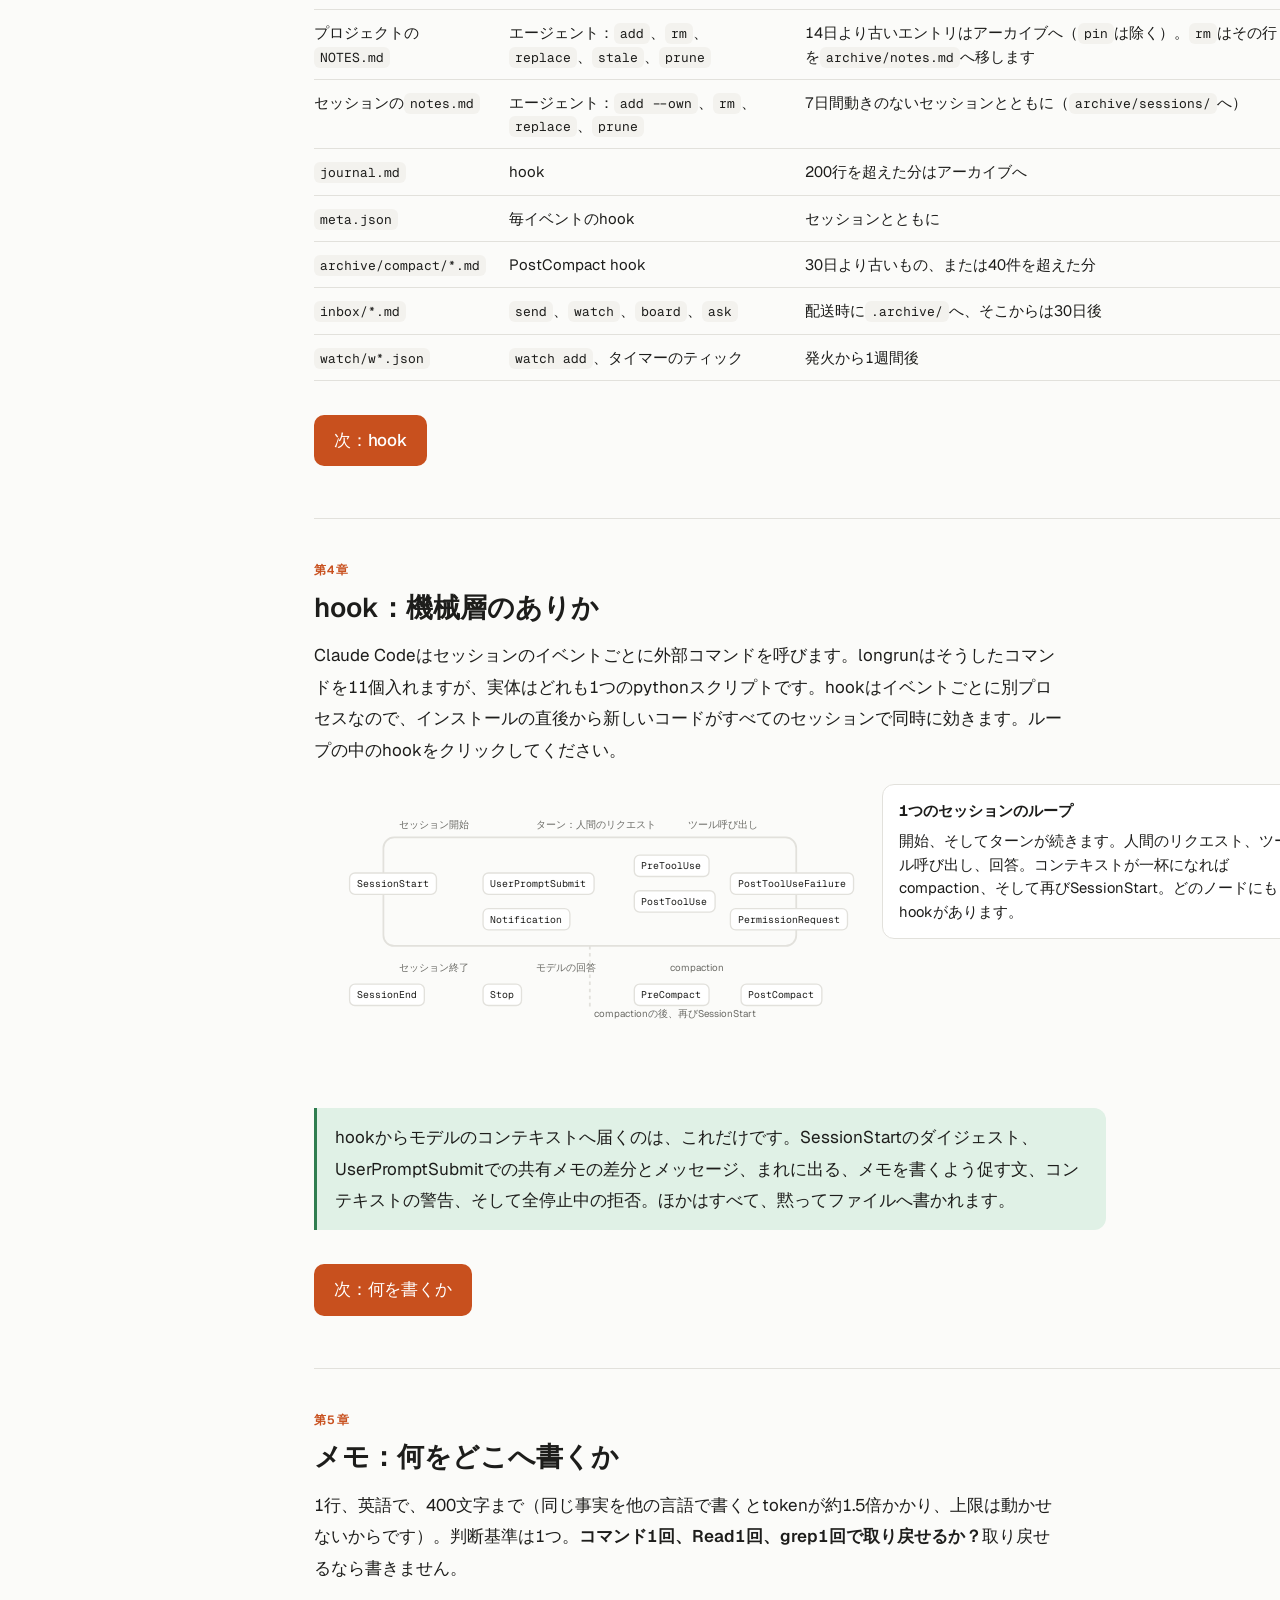
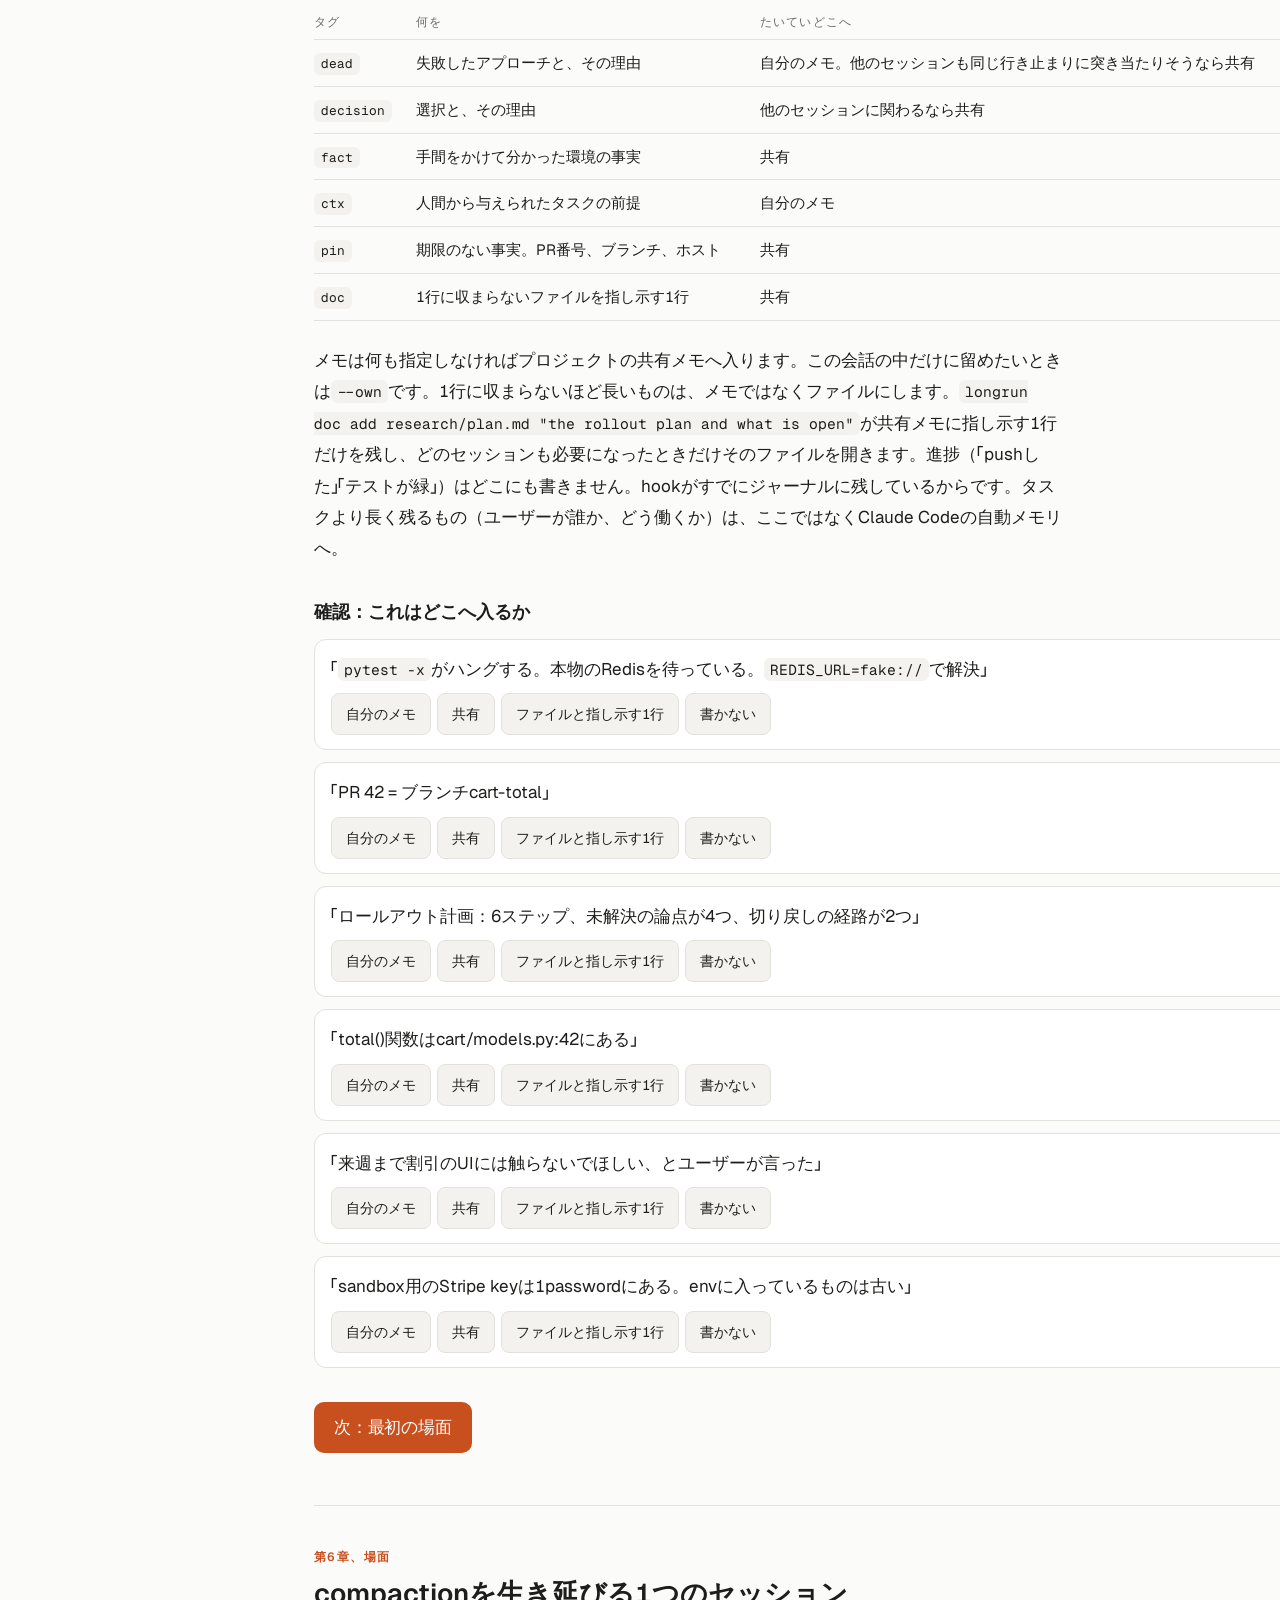
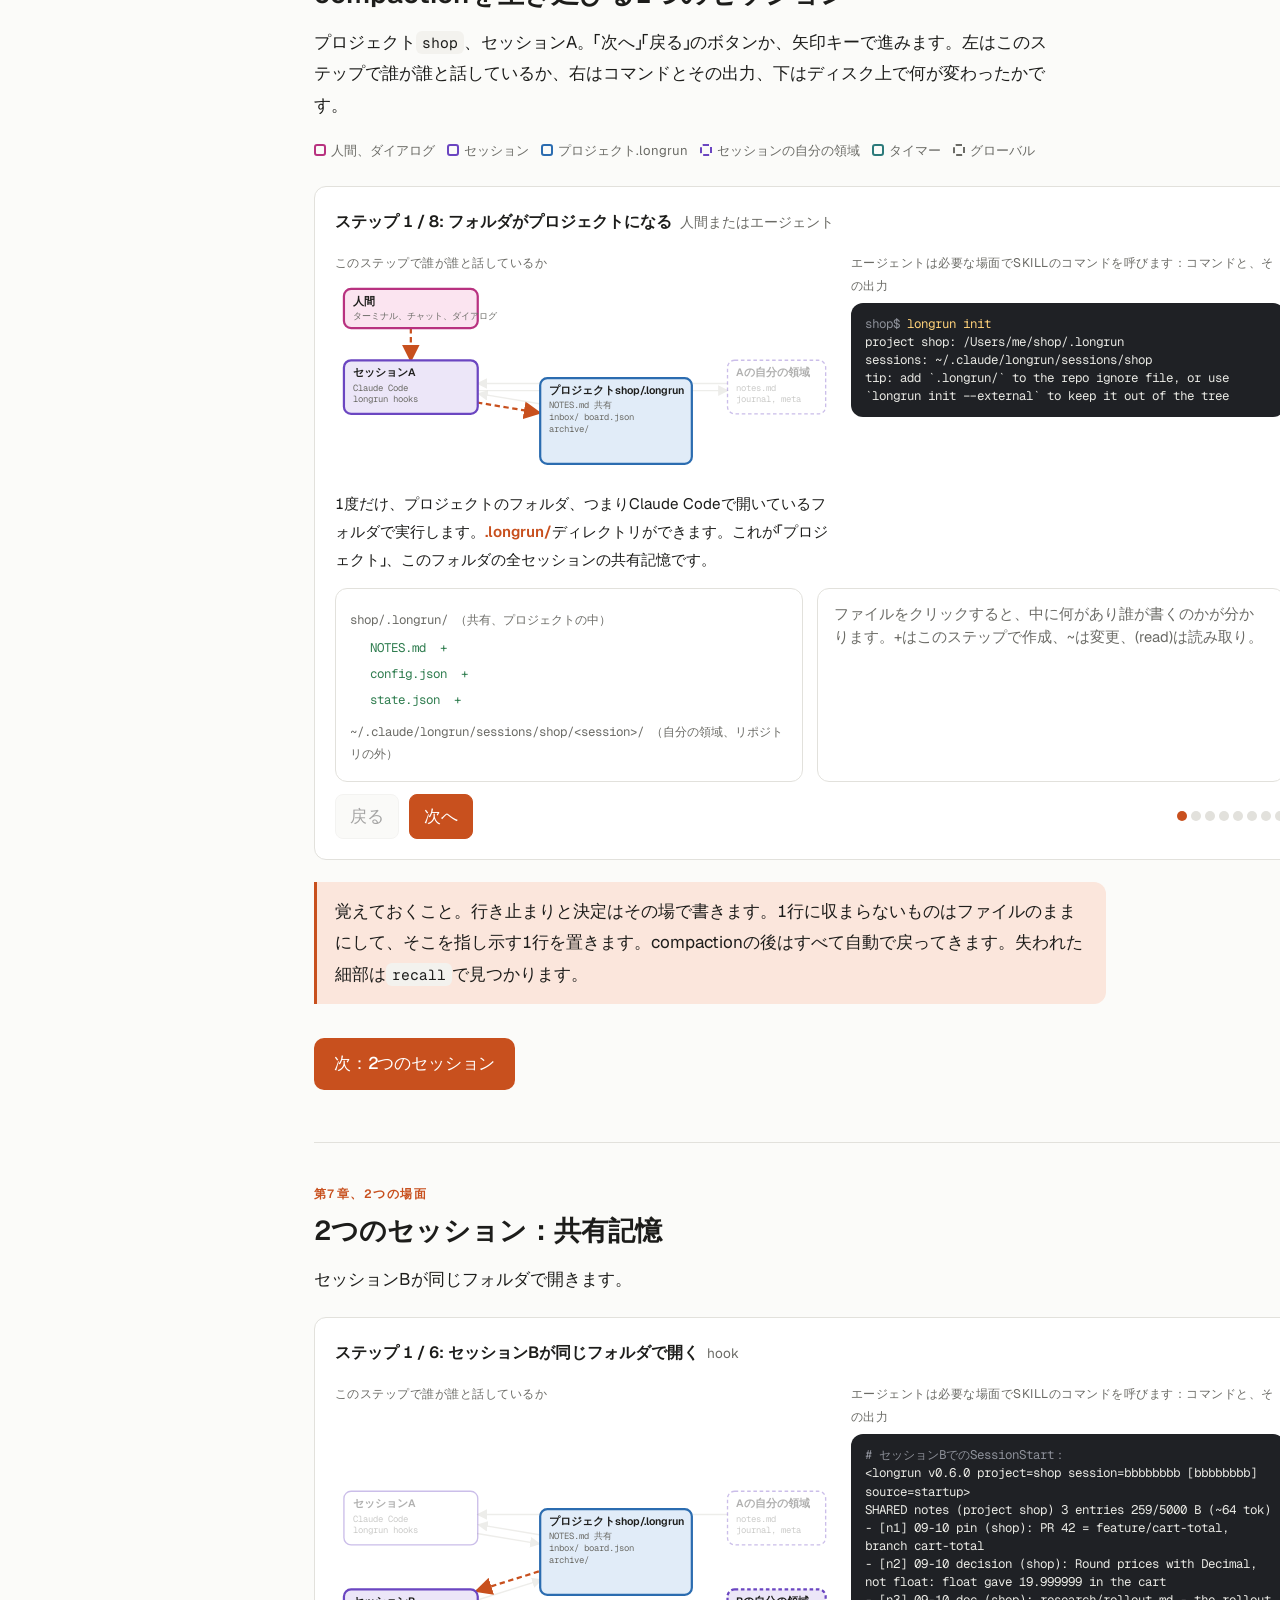
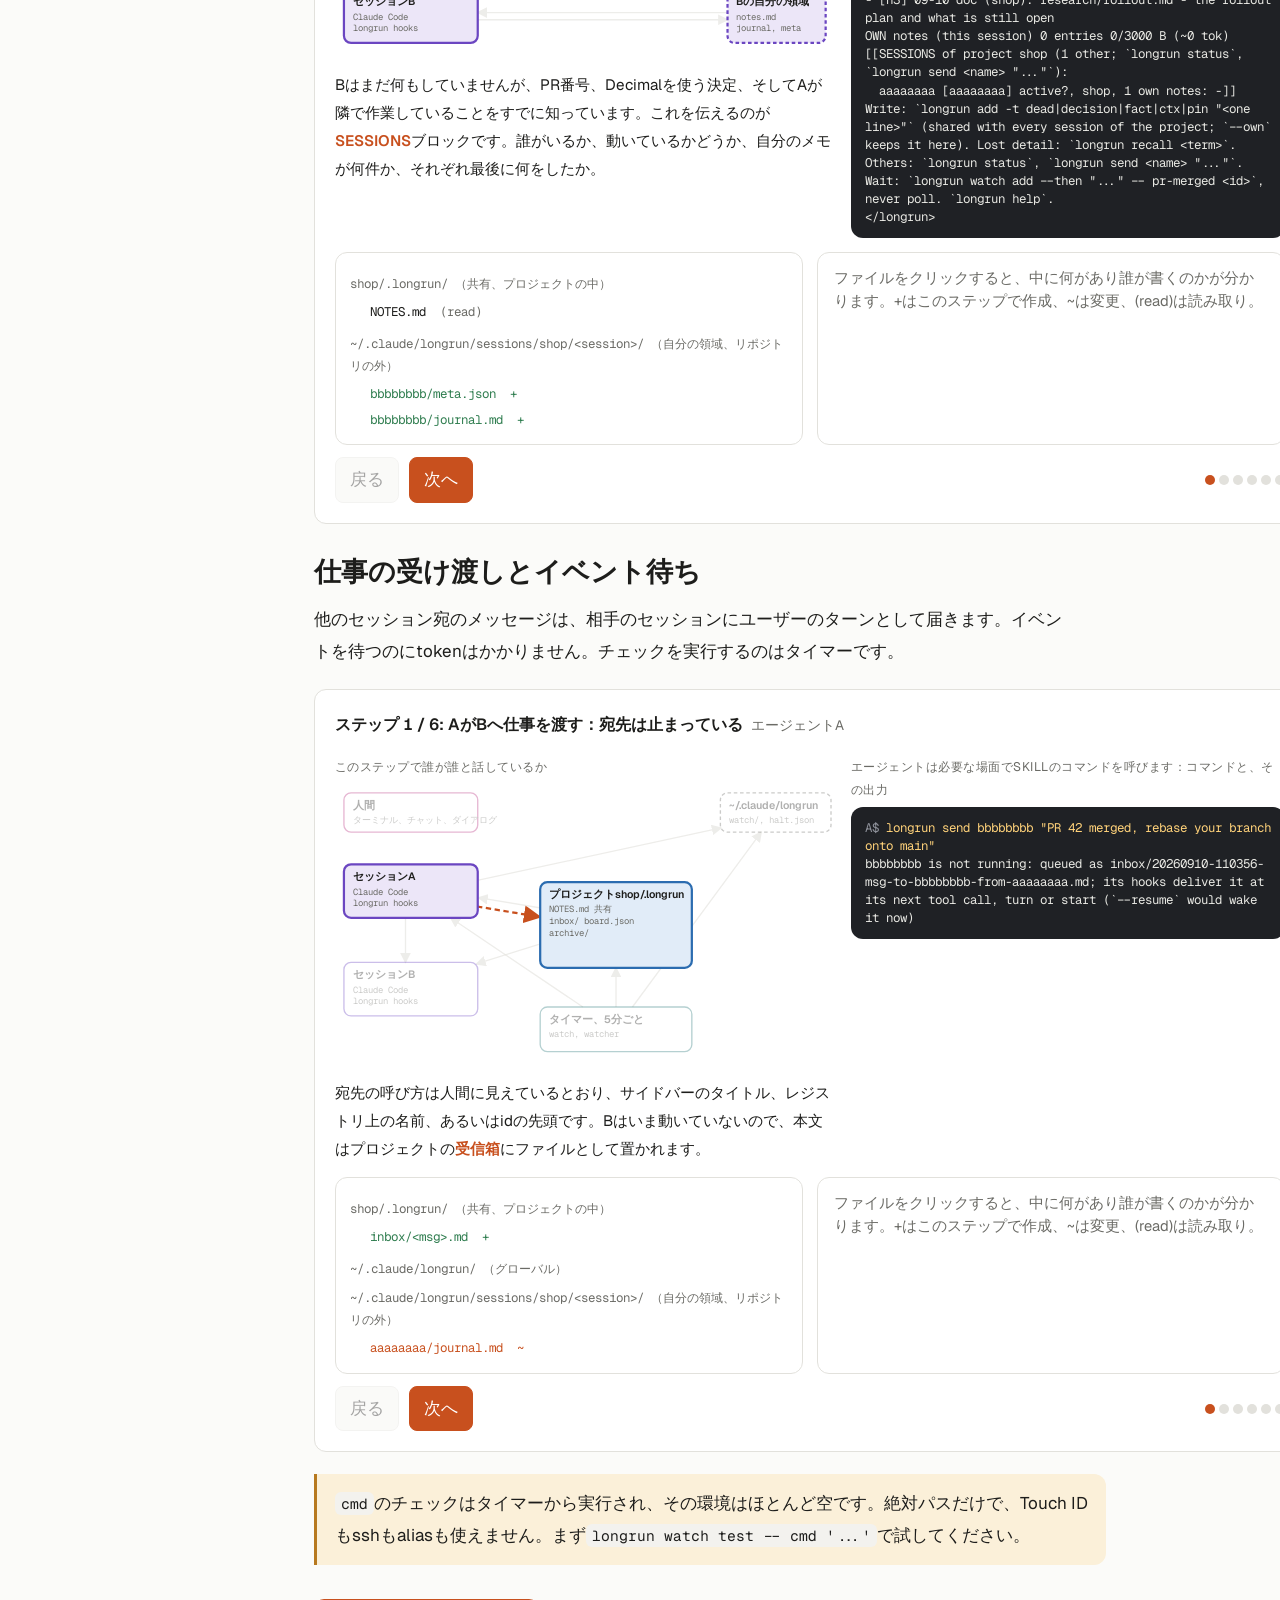
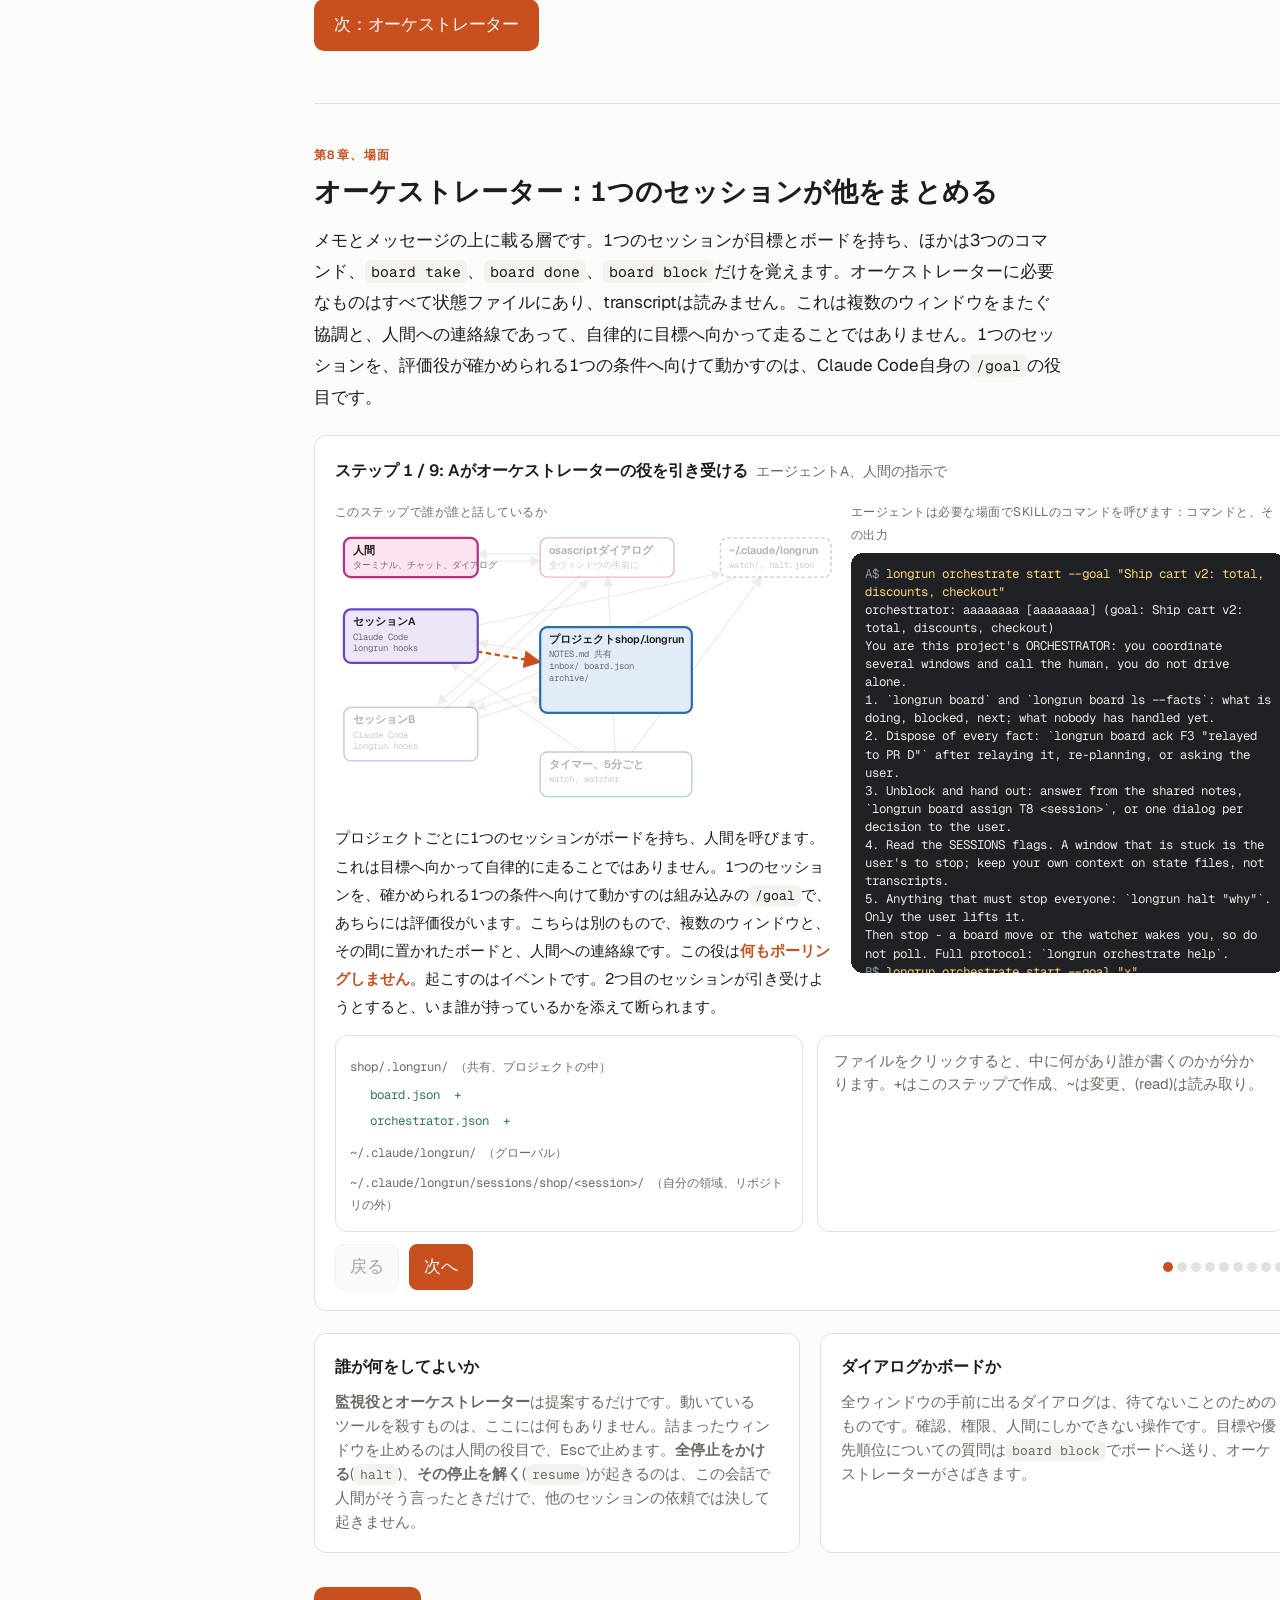
==== commit fc6328f7: "Stage 10 (2/3): translations, the course in four languages, the last-run files - README.ru / .zh-CN " ====
--- a/course/ja/index.html
+++ b/course/ja/index.html
@@ -13,7 +13,7 @@
 <div class="layout">
 <nav class="side">
   <div class="brand">longrun <small>ミニコース、11章、約15分</small></div>
-  <div class="lang"><a href="../">English</a></div>
+  <div class="lang"><a href="../">English</a> · <a href="../ru/">Русский</a> · <a href="../zh-CN/">简体中文</a></div>
   <ol>
     <li><a href="#l0"><span class="num">0</span>クイックスタート</a></li>
     <li><a href="#l1"><span class="num">1</span>なぜ</a></li>
@@ -33,12 +33,12 @@
 
 <h1>longrun</h1>
 <p style="color:var(--muted);font-size:0.92rem;margin-bottom:10px">英語版がソースであり、このページより新しい場合があります。修正の指摘は歓迎です。リポジトリの<code>docs/TRANSLATION.md</code>をご覧ください。</p>
-<p class="lead">Claude Codeセッションのための記憶と協調。このskillは、セッションが4つのやり方で協調できるようにするためのものです。ディスク上の共有ドキュメント、コンテキストを持っているセッションへ渡されるメッセージとタスク、イベントの発火でセッションを起こすウォッチ、そしてほかのセッションを目標まで導く1つのセッションです。コースは、おもちゃのプロジェクト<code>shop</code>の上で、それぞれがどう働くかを一歩ずつ見せます。中身に興味がなければ、第0章だけで足ります。</p>
+<p class="lead">Claude Codeセッションのための記憶と協調。プロジェクトは自分の状態をディスクに持ち、それを書いて整えるのはエージェント自身です。だからどのセッションも、プロジェクトが何を知っていて、ほかに誰が作業しているかを見られます。そこから先は、仕事はすでにコンテキストを持っているセッションへ渡り、イベントを待つのにtokenはかからず取りこぼしもなく、1つのセッションがほかをまとめ、人間にしか決められないときは人間に届きます。コースは、おもちゃのプロジェクト<code>shop</code>の上で、この4つをそれぞれ一歩ずつ見せます。中身に興味がなければ、第0章だけで足ります。</p>
 <div class="grid2">
   <div class="card project"><h4>1. ディスク上の共有ドキュメント</h4><p>プロジェクトごとに1つの<code>.longrun/</code>に全セッションから見えるメモがあり、さらにセッションごとに自分のメモがあります。hookはcompaction（会話履歴が自動で要約されること）、<code>/clear</code>、resumeのたびに両方を戻し、毎ターン他のセッションが何を変えたかを見せます。第<a href="#l3">3</a>章、<a href="#l5">5</a>章、<a href="#l6">6</a>章。</p></div>
-  <div class="card session"><h4>2. 委譲：メッセージとタスク</h4><p>他のセッション宛のメッセージやタスクは、そこではユーザーのターンとして届きます。動いていればsocket経由、止まっていれば次のターンに受信箱経由です。セッションの名前は、サイドバーに表示されているタイトルです。第<a href="#l7">7</a>章。</p></div>
+  <div class="card session"><h4>2. 委譲：メッセージとタスク</h4><p>他のセッション宛のメッセージやタスクは、相手のセッションにユーザーのターンとして届きます。動いていればsocket経由、止まっていれば次のターンに受信箱経由です。セッションの名前は、サイドバーに表示されているタイトルです。第<a href="#l7">7</a>章。</p></div>
   <div class="card dir"><h4>3. イベント駆動：取りこぼしのない待機</h4><p>ウォッチとは、タイマーが5分ごとにモデルなしで実行するチェックです。条件が成立すると、セッションは渡しておいた文面とともに目を覚まします。ポーリングループはなく、待つ間のtokenもかからず、決めた時間だけ待って遅すぎたり早すぎたりするsleepもありません。第<a href="#l7">7</a>章。</p></div>
-  <div class="card"><h4>4. オンにして初めて働く自律：オーケストレーター</h4><p>1つのセッションがボードを持ち、すでに開いているセッションを目標まで導きます。タスクを配り、詰まりを解消し、停滞しているセッションを見つけ、どうしても必要なときだけダイアログで人間に尋ねます。停止、強制終了、再開の主導権は人間が握ったままです。第<a href="#l8">8</a>章。</p></div>
+  <div class="card"><h4>4. 1つのセッションが他をまとめ、人間に届く</h4><p>1つのセッションが、すでに開いているセッションのためにボードを持ちます。タスクを配り、詰まりを解消し、停滞しているセッションを名指しし、人間にしか決められないときは全ウィンドウの手前にダイアログを出します。自律ではありません。1つのセッションを、確かめられる1つの条件へ向けて動かすのは<code>/goal</code>の役目です。第<a href="#l8">8</a>章。</p></div>
 </div>
 
 <section class="lesson" id="l0">
@@ -49,9 +49,9 @@
 <li><b>1度だけインストール。</b>1行で済み、checkoutも要りません。インストーラーがソースを自分で取ってきます：
 <pre><code>curl -fsSL https://krllx.github.io/longrun/install.sh | bash</code></pre>
 入るのはskill、<code>~/.claude/settings.json</code>の11個のhook、CLIの<code>~/.local/bin/longrun</code>、<code>longrun</code> MCPサーバー、そしてチェックと監視役を5分ごとに走らせるタイマーです。尋ねられるのは1つだけ、次の項目のデスクトップ通知です。cloneから入れる場合も同じ<code>install.sh</code>で、<code>--uninstall</code>が元に戻します。</li>
-<li><b>通知（任意）。</b><code>install.sh</code>は通知を設定するかを尋ね、この項目が必要かどうかは、その答えで決まります。longrunが通知に依存することはありません。全停止、予算による停止、発火したウォッチは、いずれにせよsocketか受信箱を通ってセッションに届くので、断っても他には何も変わりません（<code>--no-notify</code>で先に答えておけ、<code>longrun notify setup</code>で後から有効にできます）。macOSでは、<code>terminal-notifier</code>がなければインストーラーが<code>brew install terminal-notifier</code>を実行し（Homebrewが前提です。なければその旨を伝えて先へ進みます）、<code>~/.claude/longrun/notifier/longrun.app</code>を作り、テスト通知を1つ送ります。macOSは"longrun"からの通知を許可するかを1度だけ尋ねることがあるので、許可してください。macOS標準の手段でこの手順を置き換えることはできません。<code>osascript -e 'display notification'</code>はScript Editorの名義で通知を出しますが、Script Editorは通知権限を持たないため、システムは通知を記録するだけで何も表示せず、終了コードは0を返します（macOS 15で25回中25回。Script Editorを先に起動しても権限は付きません）。わざわざアプリのコピー(<code>longrun.app</code>)を作るのは、アイコンと送信者名が送信元のバンドルからしか来ないからで、このバンドルのアイコンはClaudeのもので、名前は<code>longrun</code>です。Linuxでは<code>notify-send</code> (<code>libnotify</code>)で、たいていのデスクトップ環境にはすでに入っています。どちらでも<code>longrun notify --test</code>で確かめられます。テスト通知を1つ送り、システムが実際に表示したかを読み返し、クリックするとどのセッションが開くかを出力します。絶対に見逃したくないセッションが1つあるなら<code>longrun important on</code>（または<code>next</code>、あるいは数字）です。そのセッションのターンの終わりは、<code>notify_turn_end</code>がどう設定されていようと、どのウィンドウが前面だろうと必ず通知されます。別のClaudeセッションで入力している間は、前面ウィンドウを見る通常の判定ではこの通知を出せません。</li>
+<li><b>通知（任意）。</b><code>install.sh</code>は通知を設定するかを尋ね、この項目が必要かどうかは、その答えで決まります。longrunが通知に依存することはありません。全停止も発火したウォッチも、いずれにせよsocketか受信箱を通ってセッションに届くので、断っても他には何も変わりません（<code>--no-notify</code>で先に答えておくこともでき、あとから<code>brew install terminal-notifier</code>で有効にもできます）。macOSでは、<code>terminal-notifier</code>がなければインストーラーが<code>brew install terminal-notifier</code>を実行し（Homebrewが前提です。なければその旨を伝えて先へ進みます）、テスト通知を1つ送ります。macOSはterminal-notifierからの通知を許可するかを1度だけ尋ねることがあるので、許可してください。macOS標準の手段でこの手順を置き換えることはできません。<code>osascript -e 'display notification'</code>はScript Editorの名義で通知を出しますが、Script Editorは通知権限を持たないため、システムは通知を記録するだけで何も表示せず、終了コードは0を返します（macOS 15で25回中25回。Script Editorを先に起動しても権限は付きません）。そのためバナーにはterminal-notifier自身の名前とアイコンが出ます。macOSはこの2つを通知を出したバンドルから取るので、通知ごとに差し替える方法はありません。Linuxでは<code>notify-send</code>(<code>libnotify</code>)で、たいていのデスクトップ環境にはすでに入っています。どちらでも<code>longrun notify --test</code>で確かめられます。テスト通知を1つ送り、システムが実際に表示したかを読み返し、クリックするとどのセッションが開くかを出力します。絶対に見逃したくないセッションが1つあるなら<code>longrun important on</code>（または<code>next</code>、あるいは数字）です。そのセッションのターンの終わりは、<code>notify_turn_end</code>がどう設定されていようと、どのウィンドウが前面だろうと必ず通知されます。別のClaudeセッションで入力している間は、前面ウィンドウを見る通常の判定ではこの通知を出せません。</li>
 <li><b>フォルダをプロジェクトにする。</b>longrunにとってのプロジェクトは、Claude Codeで開くフォルダです。リポジトリのルートである必要はありません。複数のリポジトリを含むフォルダ、monorepoのサブディレクトリ、空の司令塔フォルダでもかまいません。そこで1度<code>longrun init</code>を実行します。ターミナルでも、Claude Codeのセッションの中でもよく、頼めばエージェントが代わりに実行します。<code>.longrun/</code>ディレクトリができます。そのフォルダがリポジトリの中にあるなら、ignoreファイルに追加してください（または<code>longrun init --external</code>で、ディレクトリを<code>~/.claude/longrun/</code>の下に置きます）。同じプロジェクトの各worktreeからは<code>longrun link &lt;path to the project&gt;</code>。確認は<code>longrun where</code>です。</li>
-<li><b>設定する。</b>セッションでエージェントに「set up longrun」と言います（または<code>/longrun onboard</code>）。エージェントは<code>longrun onboard</code>を実行し、skillが何をするかを手短に説明し、主な設定について尋ねます。autocompactのウィンドウ、5時間枠の予算、停滞のしきい値、メモのサイズです。答えはエージェントが<code>longrun config set</code>で適用します。例外が1つ。hookはautocompactのウィンドウを設定できないので、エージェントはClaude Codeで<code>/autocompact 300k</code>（または選んだ値）と入力するよう頼みます。そのしきい値の5万token手前で、hookがcompactionの前にメモを書くようセッションに促します。キーの詳細は下の第9章。</li>
+<li><b>設定する。</b>セッションでエージェントに「set up longrun」と言います（または<code>/longrun onboard</code>）。エージェントは<code>longrun onboard</code>を実行し、skillが何をするかを手短に説明し、主な設定について尋ねます。autocompactのウィンドウ、停滞のしきい値、メモのサイズ、通知です。答えはエージェントが<code>longrun config set</code>で適用します。例外が1つ。hookはautocompactのウィンドウを設定できないので、エージェントはClaude Codeで<code>/autocompact 300k</code>（または選んだ値）と入力するよう頼みます。そのしきい値の5万token手前で、hookがcompactionの前にメモを書くようセッションに促します。キーの詳細は下の第9章。</li>
 <li><b>作業する。</b>呼ぶものは何もありません。開始時にセッションはダイジェスト（共有メモ、自分のメモ、他に誰が作業中か）を受け取り、compactionの後はすべて自動で戻り、他のセッションの変更は次のターンで届きます。行き止まりと決定のメモは、エージェントが自分で書きます。言葉で頼めます。「記録しておいて」「これまで何を試したか」「セッションの状況」「別のセッションに渡して」「何が残っているか」「PRがマージされたら教えて」。</li>
 <li><b>複数のセッションと共通の目標。</b>そのうちの1つで「オーケストレーターの役を引き受けて、目標は……」と言います。タスクボードを作って仕事を配り、他のセッションはタスクをターンとして受け取ります。覚えることはありません。「全員止めて」「続けて」も言葉で、オーケストレーターのセッションで言います（下の第8章）。</li>
 </ol>
@@ -62,16 +62,16 @@
 <section class="lesson" id="l1">
 <div class="kicker">第1章</div>
 <h2>なぜ</h2>
-<p>モデルのコンテキストは有限です。長く走ればcompactionは必ず起きます。ウィンドウが一杯になれば自動で、手でやるなら<code>/compact</code>で。Claude Codeはその前後をhookに伝え（PreCompact、PostCompact）、longrunは両方の瞬間を捉えます。それでもcompactionでは情報が失われます。履歴は要約に圧縮され、次のcompactionはその要約をさらに圧縮します。</p>
+<p>プロジェクトの本当の状態、つまり何を試して失敗したか、何を決めたか、何が誰待ちかは、1つの会話の中にだけあり、その会話とともに消えます。次のセッション、明日のセッションや隣のウィンドウのセッションは、何も知らないところから始まり、ほかのセッションの存在も知りません。だからプロジェクトはその状態をディスクに置き、エージェントがそれを保ちます。compactionは同じ問題のいちばん鋭い形であって、問題そのものではありません。履歴は要約に圧縮され、次のcompactionはその要約をさらに圧縮します。</p>
 <div class="stripe">
-  <div class="s bad"><b>問題1：compaction</b>要約が真っ先に落とすのは「何を試し、なぜ失敗したか」です。30分後、エージェントは自分がすでに取り消した修正をまた提案します。</div>
+  <div class="s bad"><b>問題1：状態が会話とともに消える</b>行き止まり、決定、苦労して得た事実は、このウィンドウの履歴の中にしかありません。それが最初に表に出るのがcompactionです。要約は「何を試し、なぜ失敗したか」を落とし、30分後、エージェントは自分がすでに取り消した修正をまた提案します。</div>
   <div class="s bad"><b>問題2：複数のセッション</b>それぞれが自分のウィンドウの中だけで動いています。片方がPRを作っても、もう片方は知らずに「PRはまだ作られていない」と言います。片方が踏んだ行き止まりを、もう片方がまた踏みます。</div>
   <div class="s bad"><b>問題3：待機</b>「PRがマージされたら教えて」は、起きるたびにtokenを浪費するポーリングループになるか、決めた時間だけ待つsleepになります。sleepが明けたころには、イベントはとうに過ぎているか、まだ来ていません。</div>
   <div class="s bad"><b>問題4：多数のセッション、1つの目標</b>1つのプロジェクトに5つのセッション。何が終わり、何が詰まり、次が何かを知っているのは人間だけです。引き継ぎはすべて人間を通ります。</div>
-  <div class="s good"><b>対策1：ディスク上のドキュメント</b>ディスク上のメモは劣化しません。hookはcompaction、<code>/clear</code>、resumeのたびにメモを戻し、compactionの要約をそのままアーカイブします。</div>
+  <div class="s good"><b>対策1：ディスク上のドキュメント</b>ディスク上のメモは劣化せず、何を入れるかを決めるのはエージェントです。hookはcompaction、<code>/clear</code>、resumeのたびにメモを戻し、要約をそのままアーカイブし、要約するモデル自身にも何を残すかを伝えます。</div>
   <div class="s good"><b>対策2：メッセージとタスク</b>プロジェクトごとに1つの<code>.longrun/</code>があります。中身は全セッションから見える共有メモ、状態つきのセッション一覧、ユーザーのターンとして配送されるメッセージとタスクです。</div>
   <div class="s good"><b>対策3：ウォッチ</b>タイマーが5分ごとにモデルなしで条件を確かめ、成立したらセッションを起こします。確実で、反応が速く、コストはゼロです。</div>
-  <div class="s good"><b>対策4：オーケストレーター</b>1つのセッションがボードを持ち、タスクを配り、停滞しているセッションを見つけ、どうしても必要なときだけダイアログで人間に尋ねます。</div>
+  <div class="s good"><b>対策4：オーケストレーター</b>1つのセッションがボードを持ち、タスクを配り、停滞しているセッションを名指しし、どうしても必要なときだけダイアログで人間に尋ねます。</div>
 </div>
 <p>下の図は問題1についてです。<b>上段</b>はモデルがコンテキストに持っているもので、左から右へ時間が進みます。最初は完全な履歴、compactionの後は要約だけ、そしてその要約を読むエージェント。<b>下段</b>は、エージェントがいちばん最初にメモを1行書いたディスク上のファイルです。点線の矢印は、そのメモが開始時と、compactionの後にもう1度コンテキストへ入ることを示します。</p>
 <figure>
@@ -143,19 +143,19 @@
 <ul>
 <li><b>セッションのnotes.md</b>：問題1。compactionを生き延びるべき、このセッションの行き止まりと決定。</li>
 <li><b>プロジェクトのNOTES.md</b>：問題2。どのセッションにも必要な事実。PR番号、決定、環境の癖。</li>
-<li><b>journal.md</b>：tokenを使わない時系列。エージェントからのマイルストーンに加えて、機械層が開始、終了、失敗したコマンド、compactionを追記します。transcriptを読まずに、セッションが何をしたかが分かります。</li>
+<li><b>journal.md</b>：tokenを使わない時系列で、書くのは機械層だけです。開始、終了、失敗したコマンド、compaction、送信。transcriptを読まずに、セッションが何をしたかが分かります。</li>
 <li><b>archive/compact/</b>と<b>archive/precompact/</b>：compactionの要約すべてをそのまま、そしてその前のスナップショット(HANDOFF)。前者は<code>recall</code>で見つかり、後者はcompactionの後のダイジェストで戻ってきます。</li>
 <li><b>inbox/</b>：いま動いていないセッション宛のメッセージが、次のターンを待ちます。</li>
 <li><b>meta.json</b>：カウンター、最後の回答、実行中のツール。SESSIONSの行とオーケストレーター向けのフラグは、このファイルから組み立てられます。</li>
-<li><b>board.json</b>、<b>watch/</b>、<b>halt.json</b>、<b>budget.json</b>：オーケストレーターのボード、遅延チェック、全停止、予算のサンプル。第7章と第8章。</li>
+<li><b>board.json</b>、<b>stale.json</b>、<b>watch/</b>、<b>halt.json</b>：オーケストレーターのボード、「古くなった」印、遅延チェック、全停止。第7章と第8章。</li>
 </ul>
 <p>共有のものはすべてプロジェクトの中にあります。自分のものはすべて、リポジトリのツリーの外、同期フォルダの外にあります。ツール呼び出しのたびに書き換わるからです。ファイルをクリックしてください。</p>
 <div class="files"><div class="tree" id="tree-all"></div><div class="fileinfo" id="tree-all-info"><span style="color:var(--muted)">誰が書き、いつ作られ、中に何があるか。</span></div></div>
 <table>
 <tr><th>ファイル</th><th>誰が書くか</th><th>いつ消えるか</th></tr>
-<tr><td>プロジェクトの<code>NOTES.md</code></td><td>エージェント：<code>add --shared</code>、<code>rm</code>、<code>replace</code>、<code>prune</code></td><td>14日より古いエントリはアーカイブへ（<code>pin</code>は除く）。<code>rm</code>はその行を<code>archive/notes.md</code>へ移します</td></tr>
-<tr><td>セッションの<code>notes.md</code></td><td>エージェント：<code>add</code>、<code>rm</code>、<code>replace</code>、<code>prune</code></td><td>7日間動きのないセッションとともに（<code>archive/sessions/</code>へ）</td></tr>
-<tr><td><code>journal.md</code></td><td>hookと<code>longrun log</code></td><td>200行を超えた分はアーカイブへ</td></tr>
+<tr><td>プロジェクトの<code>NOTES.md</code></td><td>エージェント：<code>add</code>、<code>rm</code>、<code>replace</code>、<code>stale</code>、<code>prune</code></td><td>14日より古いエントリはアーカイブへ（<code>pin</code>は除く）。<code>rm</code>はその行を<code>archive/notes.md</code>へ移します</td></tr>
+<tr><td>セッションの<code>notes.md</code></td><td>エージェント：<code>add --own</code>、<code>rm</code>、<code>replace</code>、<code>prune</code></td><td>7日間動きのないセッションとともに（<code>archive/sessions/</code>へ）</td></tr>
+<tr><td><code>journal.md</code></td><td>hook</td><td>200行を超えた分はアーカイブへ</td></tr>
 <tr><td><code>meta.json</code></td><td>毎イベントのhook</td><td>セッションとともに</td></tr>
 <tr><td><code>archive/compact/*.md</code></td><td>PostCompact hook</td><td>30日より古いもの、または40件を超えた分</td></tr>
 <tr><td><code>inbox/*.md</code></td><td><code>send</code>、<code>watch</code>、<code>board</code>、<code>ask</code></td><td>配送時に<code>.archive/</code>へ、そこからは30日後</td></tr>
@@ -182,11 +182,11 @@
 <tr><td><span class="tag">dead</span></td><td>失敗したアプローチと、その理由</td><td>自分のメモ。他のセッションも同じ行き止まりに突き当たりそうなら共有</td></tr>
 <tr><td><span class="tag">decision</span></td><td>選択と、その理由</td><td>他のセッションに関わるなら共有</td></tr>
 <tr><td><span class="tag">fact</span></td><td>手間をかけて分かった環境の事実</td><td>共有</td></tr>
-<tr><td><span class="tag">ctx</span></td><td>人間から与えられたタスクの枠組み</td><td>自分のメモ</td></tr>
+<tr><td><span class="tag">ctx</span></td><td>人間から与えられたタスクの前提</td><td>自分のメモ</td></tr>
 <tr><td><span class="tag">pin</span></td><td>期限のない事実。PR番号、ブランチ、ホスト</td><td>共有</td></tr>
-<tr><td><span class="tag">todo</span></td><td>エージェントが残している短い宿題</td><td>自分のメモ</td></tr>
+<tr><td><span class="tag">doc</span></td><td>1行に収まらないファイルを指し示す1行</td><td>共有</td></tr>
 </table>
-<p>マイルストーン（push済み、PR作成、テストが緑）は<code>longrun log</code>でジャーナルへ入れます。タスクより長く残るもの（ユーザーが誰か、どう働くか）は、ここではなくClaude Codeの自動メモリへ。</p>
+<p>メモは何も指定しなければプロジェクトの共有メモへ入ります。この会話の中だけに留めたいときは<code>--own</code>です。1行に収まらないほど長いものは、メモではなくファイルにします。<code>longrun doc add research/plan.md "the rollout plan and what is open"</code>が共有メモに指し示す1行だけを残し、どのセッションも必要になったときだけそのファイルを開きます。進捗（「pushした」「テストが緑」）はどこにも書きません。hookがすでにジャーナルに残しているからです。タスクより長く残るもの（ユーザーが誰か、どう働くか）は、ここではなくClaude Codeの自動メモリへ。</p>
 <h3>確認：これはどこへ入るか</h3>
 <div class="quiz" id="quiz"></div>
 <div class="next"><a href="#l6">次：最初の場面</a></div>
@@ -198,7 +198,7 @@
 <p>プロジェクト<code>shop</code>、セッションA。「次へ」「戻る」のボタンか、矢印キーで進みます。左はこのステップで誰が誰と話しているか、右はコマンドとその出力、下はディスク上で何が変わったかです。</p>
 <div class="legend"><span class="human"><i></i>人間、ダイアログ</span><span class="session"><i></i>セッション</span><span class="project"><i></i>プロジェクト.longrun</span><span class="own"><i></i>セッションの自分の領域</span><span class="timer"><i></i>タイマー</span><span class="global"><i></i>グローバル</span></div>
 <div id="p1"></div>
-<div class="callout">覚えておくこと。行き止まりと決定はその場で書きます。マイルストーンはジャーナルへ。compactionの後はすべて自動で戻ってきます。失われた細部は<code>recall</code>で見つかります。</div>
+<div class="callout">覚えておくこと。行き止まりと決定はその場で書きます。1行に収まらないものはファイルのままにして、そこを指し示す1行を置きます。compactionの後はすべて自動で戻ってきます。失われた細部は<code>recall</code>で見つかります。</div>
 <div class="next"><a href="#l7">次：2つのセッション</a></div>
 </section>
 
@@ -208,7 +208,7 @@
 <p>セッションBが同じフォルダで開きます。</p>
 <div id="p2"></div>
 <h2 style="margin-top:32px">仕事の受け渡しとイベント待ち</h2>
-<p>他のセッション宛のメッセージは、そこではユーザーのターンとして届きます。イベントを待つのにtokenはかかりません。チェックを実行するのはタイマーです。</p>
+<p>他のセッション宛のメッセージは、相手のセッションにユーザーのターンとして届きます。イベントを待つのにtokenはかかりません。チェックを実行するのはタイマーです。</p>
 <div id="p3"></div>
 <div class="callout warn"><code>cmd</code>のチェックはタイマーから実行され、その環境はほとんど空です。絶対パスだけで、Touch IDもsshもaliasも使えません。まず<code>longrun watch test -- cmd '...'</code>で試してください。</div>
 <div class="next"><a href="#l8">次：オーケストレーター</a></div>
@@ -216,11 +216,11 @@
 
 <section class="lesson" id="l8">
 <div class="kicker">第8章、場面</div>
-<h2>オーケストレーター：プロジェクトを進める1つのセッション</h2>
-<p>メモとメッセージの上に載る層です。1つのセッションが目標とボードを持ち、ほかは3つのコマンド、<code>board take</code>、<code>board done</code>、<code>board block</code>だけを覚えます。オーケストレーターに必要なものはすべて状態ファイルにあり、transcriptは読みません。</p>
+<h2>オーケストレーター：1つのセッションが他をまとめる</h2>
+<p>メモとメッセージの上に載る層です。1つのセッションが目標とボードを持ち、ほかは3つのコマンド、<code>board take</code>、<code>board done</code>、<code>board block</code>だけを覚えます。オーケストレーターに必要なものはすべて状態ファイルにあり、transcriptは読みません。これは複数のウィンドウをまたぐ協調と、人間への連絡線であって、自律的に目標へ向かって走ることではありません。1つのセッションを、評価役が確かめられる1つの条件へ向けて動かすのは、Claude Code自身の<code>/goal</code>の役目です。</p>
 <div id="p4"></div>
 <div class="grid2">
-  <div class="card"><h4>誰が何をしてよいか</h4><p><b>監視役とオーケストレーター</b>は提案するだけです。<b>プロセスを強制終了する</b>(<code>interrupt --yes</code>)、<b>全停止をかける</b>(<code>halt</code>)、<b>その停止を解く</b>(<code>resume</code>)が起きるのは、この会話で人間がそう言ったときだけで、他のセッションの依頼では決して起きません。</p></div>
+  <div class="card"><h4>誰が何をしてよいか</h4><p><b>監視役とオーケストレーター</b>は提案するだけです。動いているツールを殺すものは、ここには何もありません。詰まったウィンドウを止めるのは人間の役目で、Escで止めます。<b>全停止をかける</b>(<code>halt</code>)、<b>その停止を解く</b>(<code>resume</code>)が起きるのは、この会話で人間がそう言ったときだけで、他のセッションの依頼では決して起きません。</p></div>
   <div class="card"><h4>ダイアログかボードか</h4><p>全ウィンドウの手前に出るダイアログは、待てないことのためのものです。確認、権限、人間にしかできない操作です。目標や優先順位についての質問は<code>board block</code>でボードへ送り、オーケストレーターがさばきます。</p></div>
 </div>
 <div class="next"><a href="#l9">次：設定</a></div>
@@ -241,16 +241,15 @@
 <tr><td><code>notes_max_age_days</code></td><td>14</td><td>これより古いエントリはアーカイブへ（<code>pin</code>は除く）。セッションがたまにしかないプロジェクトなら30。</td></tr>
 <tr><td><code>nudge_tools</code>、<code>nudge_turns</code></td><td>40, 8</td><td>メモなしで何回の呼び出し、何ターンが過ぎたら促すか（編集か失敗があった場合だけ）。うるさければ80と16。</td></tr>
 <tr><td><code>ctx_warn_before</code></td><td>50000</td><td>autocompactのウィンドウの何token手前でメモを促すか。Claude Codeの<code>/autocompact 300k</code>と組み合わせて働きます。50kで足ります。</td></tr>
-<tr><td><code>stuck_tool_min</code>、<code>stuck_turn_min</code>、<code>stuck_wait_min</code></td><td>30, 60, 10</td><td>オーケストレーター向けの監視役のしきい値。ツール、ターン、権限待ち（分）。40分のビルドが普通なら<code>stuck_tool_min</code>を60に。</td></tr>
-<tr><td><code>budget_on</code>、<code>budget_pace_pct_per_hour</code>、<code>budget_factor</code></td><td>false, 20, 1.5</td><td>デフォルトでオフの5時間枠のルール。毎時何%という計画と、停止までに何倍まで超えてよいか。複数のセッションが1つの枠を分け合う場合や、オーケストレーターを使う場合は<code>longrun budget on</code>。枠を3時間で使い切りたいならpaceを33に。</td></tr>
+<tr><td><code>stuck_tool_min</code>、<code>stuck_wait_min</code></td><td>30, 10</td><td>オーケストレーター向けの監視役の2つのしきい値。まだ動き続けているツールと、答えのない権限の確認（分）。40分のビルドが普通なら<code>stuck_tool_min</code>を60に。</td></tr>
 <tr><td><code>ask_wait_sec</code>、<code>ask_expire_min</code></td><td>90, 360</td><td>ダイアログがその場の回答を何秒待つか、何分で自分で閉じるか。ふつうはそのままで。</td></tr>
 <tr><td><code>watch_ttl_days</code></td><td>7</td><td>チェックのデフォルトの寿命（グローバルのみ）。リリースを何週間も待つなら30か、そのチェックに<code>--for 30d</code>。</td></tr>
 <tr><td><code>autocompact_window</code></td><td>0</td><td>Claude Codeがどこでcompactionするか。<code>/autocompact N</code>で設定した値で、<code>300k</code>や<code>1M</code>を受け付けます。0はClaude Codeに従うという意味です。hookは<code>/autocompact</code>を実行できないので、この値は意図の表明です。<code>onboard</code>がClaude Codeの設定と見比べ、コマンドの入力を頼みます。1Mウィンドウのモデルでの推奨は300k。</td></tr>
-<tr><td><code>pr_tool</code></td><td>auto</td><td>pr-mergedのチェックがPRの状態をどう問い合わせるか。<code>gh</code> (GitHub CLI)か<code>arc</code> (Arcadia)です。<code>auto</code>はウォッチを登録したフォルダを見て決めます。</td></tr>
-<tr><td><code>watch_timer</code></td><td>auto</td><td>ウォッチのティックを何が動かすか。<code>launchd</code> (macOS)、<code>systemd</code> (user timer)、<code>cron</code>、<code>none</code>。<code>auto</code>はこのマシンにあるものを選びます。</td></tr>
-<tr><td><code>hq</code></td><td>未設定</td><td>プロジェクトの司令塔用の台帳と受信箱の層。configではなく<code>longrun init --hq</code>で有効にします。</td></tr>
+<tr><td><code>pr_tool</code></td><td>auto</td><td>pr-mergedのチェックがPRの状態をどう問い合わせるか。<code>gh</code>(GitHub CLI)か<code>arc</code>(Arcadia)です。<code>auto</code>はウォッチを登録したフォルダを見て決めます。</td></tr>
+<tr><td><code>watch_timer</code></td><td>auto</td><td>ウォッチのティックを何が動かすか。<code>launchd</code>(macOS)、<code>systemd</code>(user timer)、<code>cron</code>、<code>none</code>。<code>auto</code>はこのマシンにあるものを選びます。</td></tr>
+<tr><td><code>notify_turn_end</code></td><td>off</td><td>セッションがターンを終えたときにバナーを出すか。<code>off</code>、<code>unfocused</code>（Claudeのウィンドウが前面にないときだけ）、<code>always</code>。グローバルのみ。絶対に見逃したくないセッションが1つあるなら<code>longrun important on</code>で、こちらはどちらの条件も飛び越えます。</td></tr>
 </table>
-<div class="callout">いちばん簡単なのはキーを覚えることではなく、エージェントに「set up longrun」と言うことです。<code>longrun onboard</code>が、すべてのキーの現在値と意味をまとめた説明をエージェントへ出力し、エージェントは1つずつ尋ねて答えを適用します。最小構成は、autocompactのウィンドウを300kにすること（<code>/autocompact 300k</code>は自分で入力します）、複数のセッションがウィンドウを分け合うようになったら<code>longrun budget on</code>、ビルドが長いなら<code>stuck_tool_min 60</code>です。残りは、ダイジェストか監視役が邪魔になってきたときに触ります。</div>
+<div class="callout">いちばん簡単なのはキーを覚えることではなく、エージェントに「set up longrun」と言うことです。<code>longrun onboard</code>が、すべてのキーの現在値と意味をまとめた説明をエージェントへ出力し、エージェントは1つずつ尋ねて答えを適用します。最小構成は、autocompactのウィンドウを300kにすること（<code>/autocompact 300k</code>は自分で入力します）、ビルドが長いなら<code>stuck_tool_min 60</code>、セッションが終わったことを知らせてほしいなら<code>notify_turn_end unfocused</code>です。残りは、ダイジェストか監視役が邪魔になってきたときに触ります。</div>
 <div class="next"><a href="#l10">次：チートシート</a></div>
 </section>
 
@@ -262,16 +261,16 @@
 curl -fsSL https://krllx.github.io/longrun/install.sh | bash
                         # skill, 11 hooks, CLI, MCP server, the 5-minute timer, notifications
 longrun watch install   # the timer alone (the installer already did it)
-longrun notify setup    # optional, macOS: the bundle notifications are sent from
-longrun notify --test   # optional: does one reach the screen
-longrun init [--hq]     # in the project folder
+longrun notify --test   # optional: does a notification reach the screen
+longrun init [--external]  # in the project folder
 longrun link &lt;project&gt;  # from every worktree
 longrun where           # which project, which session</code></pre>
 <pre><code># notes
-longrun add [--shared] -t TAG "..."
+longrun add [--own] -t TAG "..."
+longrun doc add path "what is in it" | doc ls
 longrun rm s3 n12 | replace n12 "..."
+longrun stale n12 "why" | mute n12
 longrun notes | prune [--auto] [--shared]
-longrun log "milestone"
 longrun recall term</code></pre>
 <pre><code># sessions
 longrun status
@@ -282,10 +281,8 @@
 <pre><code># orchestrator
 longrun orchestrate start --goal "..."
 longrun board | board add|assign|take|done|block T7
-longrun fact "..." --task T7 --source review | fact ack F1
+longrun board add --fact "..." --task T7 | board ls --facts | board ack F1
 longrun halt "why" | resume
-longrun interrupt WHO --match TEXT [--yes]
-longrun budget | budget set pace 20
 longrun ask "question" --options "Yes,No"</code></pre>
 <pre><code># settings
 longrun onboard [done]
@@ -300,7 +297,7 @@
 </table>
 <h3>限界</h3>
 <ul>
-<li>ダイジェストは最大9000バイトです。あふれたときに落とす順番は、セッション一覧、ウォッチ、ジャーナルの末尾、HANDOFF、台帳。メモが落とされることはありません。だからこその5000+3000という予算です。</li>
+<li>ダイジェストは最大9000バイトです。あふれたときに落とす順番は、ウォッチ、ジャーナルの末尾、オーケストレーターの務め、セッション一覧、ボード、HANDOFF。メモがゆずるのは最後で、しかも<code>pin</code>以外のいちばん古いエントリから1件ずつ落とすのであって、新しいほうを末尾で切り捨てることはありません。</li>
 <li>アプリのresumeは<code>priorCliSessionIds</code>でつながります。CLIの<code>/clear</code>は経験則で、「同じフォルダ、3分以内に理由clearで終了」です。</li>
 <li>socketとtranscriptの形式は文書化されていません。Claude Codeのバージョンが変わると、動いているセッションへの<code>send</code>が真っ先に壊れます。受信箱のキューは動き続けます。</li>
 <li>macOSのタイマーの下では、pythonが<code>~/Documents</code>にアクセスできないことがあります(TCC)。チェックはそこに依存しません。アクセスできない場合、メッセージは、<code>~/.claude</code>以下のセッションディレクトリに置かれます。</li>
@@ -314,7 +311,7 @@
 <script>
 window.LR_I18N = { step: 'ステップ', of: '/', prev: '戻る', next: '次へ',
   fileHint: 'ファイルをクリックすると、中に何があり誰が書くのかが分かります。+はこのステップで作成、~は変更、(read)は読み取り。',
-  quiz: ['自分のメモ', '共有', 'ジャーナル', '書かない'],
+  quiz: ['自分のメモ', '共有', 'ファイルと指し示す1行', '書かない'],
   loop: ['セッション開始', 'ターン：人間のリクエスト', 'ツール呼び出し', 'セッション終了', 'モデルの回答', 'compaction', 'compactionの後、再びSessionStart'],
   diagHead: 'このステップで誰が誰と話しているか', termHead: 'エージェントは必要な場面でskillのコマンドを呼びます：コマンドと、その出力' };
 </script>
@@ -353,7 +350,7 @@
     { name: 'UserPromptSubmit', what: '毎ターン：受信箱のメッセージを配送し、共有メモの差分(+ ~ -)とボードの変更を出力し、ターンを数え、ウィンドウの50k手前でコンテキストについて警告します。' },
     { name: 'PreToolUse', what: '全停止を確認します。停止中は理由つきのdenyを返し、モデルはそれを見ます。どのツールがいつ始まったかをmeta.jsonへ記録します（"tool `ya make` 38m"というフラグのため）。mcp__longrun__*のツールは全停止の対象外です。' },
     { name: 'PostToolUse', what: '呼び出しと編集を数え、実行中のツールの記録を閉じます。メモなしで40回の呼び出しか8ターンが過ぎ、しかも編集か失敗があった場合だけ、1度だけメモを書くよう促します。' },
-    { name: 'PostToolUseFailure', what: '失敗したBashコマンドを、セッションのジャーナルにFAILの1行として記録します。3回続くとSESSIONSに"fail x3"のフラグが出ます。' },
+    { name: 'PostToolUseFailure', what: '失敗したBashコマンドを、セッションのジャーナルにFAILの1行として記録します。3回続くとSESSIONSに"fail x3"のフラグが出ます。これはほかのセッションから見えるフラグであって、誰かへの報告ではありません。' },
     { name: 'PermissionRequest', what: 'セッションがツールの権限を待っている状態です。meta.jsonに印を付け、そこから"waiting permission 12m"のフラグが出ます。' },
     { name: 'Notification', what: 'Claude Codeの通知（idle、入力待ち、ダイアログ）。meta.jsonに待機中の印を付けます。' },
     { name: 'Stop', what: 'モデルが回答を終えた合図です。最後の回答をmeta.jsonへ（statusとSESSIONSで見えます）、テレメトリ用にターンの終わりを記録し、セッションが重要セッションに指定されているか、notify_turn_endが求めていればデスクトップ通知を出します。' },
@@ -364,9 +361,9 @@
   new LR.Quiz(document.getElementById('quiz'), [
     { stmt: '「<code>pytest -x</code>がハングする。本物のRedisを待っている。<code>REDIS_URL=fake://</code>で解決」', ans: 'own', why: '理由つきの行き止まりなので、deadタグで自分のメモへ。他のセッションも同じものに当たりそうなら共有へ。' },
     { stmt: '「PR 42 = ブランチcart-total」', ans: 'shared', why: '期限のない対応関係なので、pinで共有へ。「PRはまだ作られていない」と言うセッションに足りないのは、まさにこれです。' },
-    { stmt: '「テストが緑、PR作成」', ans: 'log', why: 'マイルストーン、つまり時系列なのでlongrun logへ。メモは進捗のためのものではありません。' },
+    { stmt: '「ロールアウト計画：6ステップ、未解決の論点が4つ、切り戻しの経路が2つ」', ans: 'doc', why: '1行には収まりません。プロジェクトの中のファイルのままにして、<code>longrun doc add</code>が共有メモにそのファイルを指し示す1行を残します。' },
     { stmt: '「total()関数はcart/models.py:42にある」', ans: 'no', why: 'grep1回で1秒で取り戻せます。書きません。' },
-    { stmt: '「来週まで割引のUIには触らないでほしい、とユーザーが言った」', ans: 'own', why: '人間から与えられたタスクの枠組みなので、ctxで自分のメモへ。他のセッションにも関わるなら共有へ。' },
+    { stmt: '「来週まで割引のUIには触らないでほしい、とユーザーが言った」', ans: 'own', why: '人間から与えられたタスクの前提なので、ctxで自分のメモへ。他のセッションにも関わるなら共有へ。' },
     { stmt: '「sandbox用のStripe keyは1passwordにある。envに入っているものは古い」', ans: 'shared', why: '手間をかけて分かり、しかも全員に必要な環境の事実なので、factで共有へ。' },
   ]);
   new LR.Player(document.getElementById('p1'), C.s1);
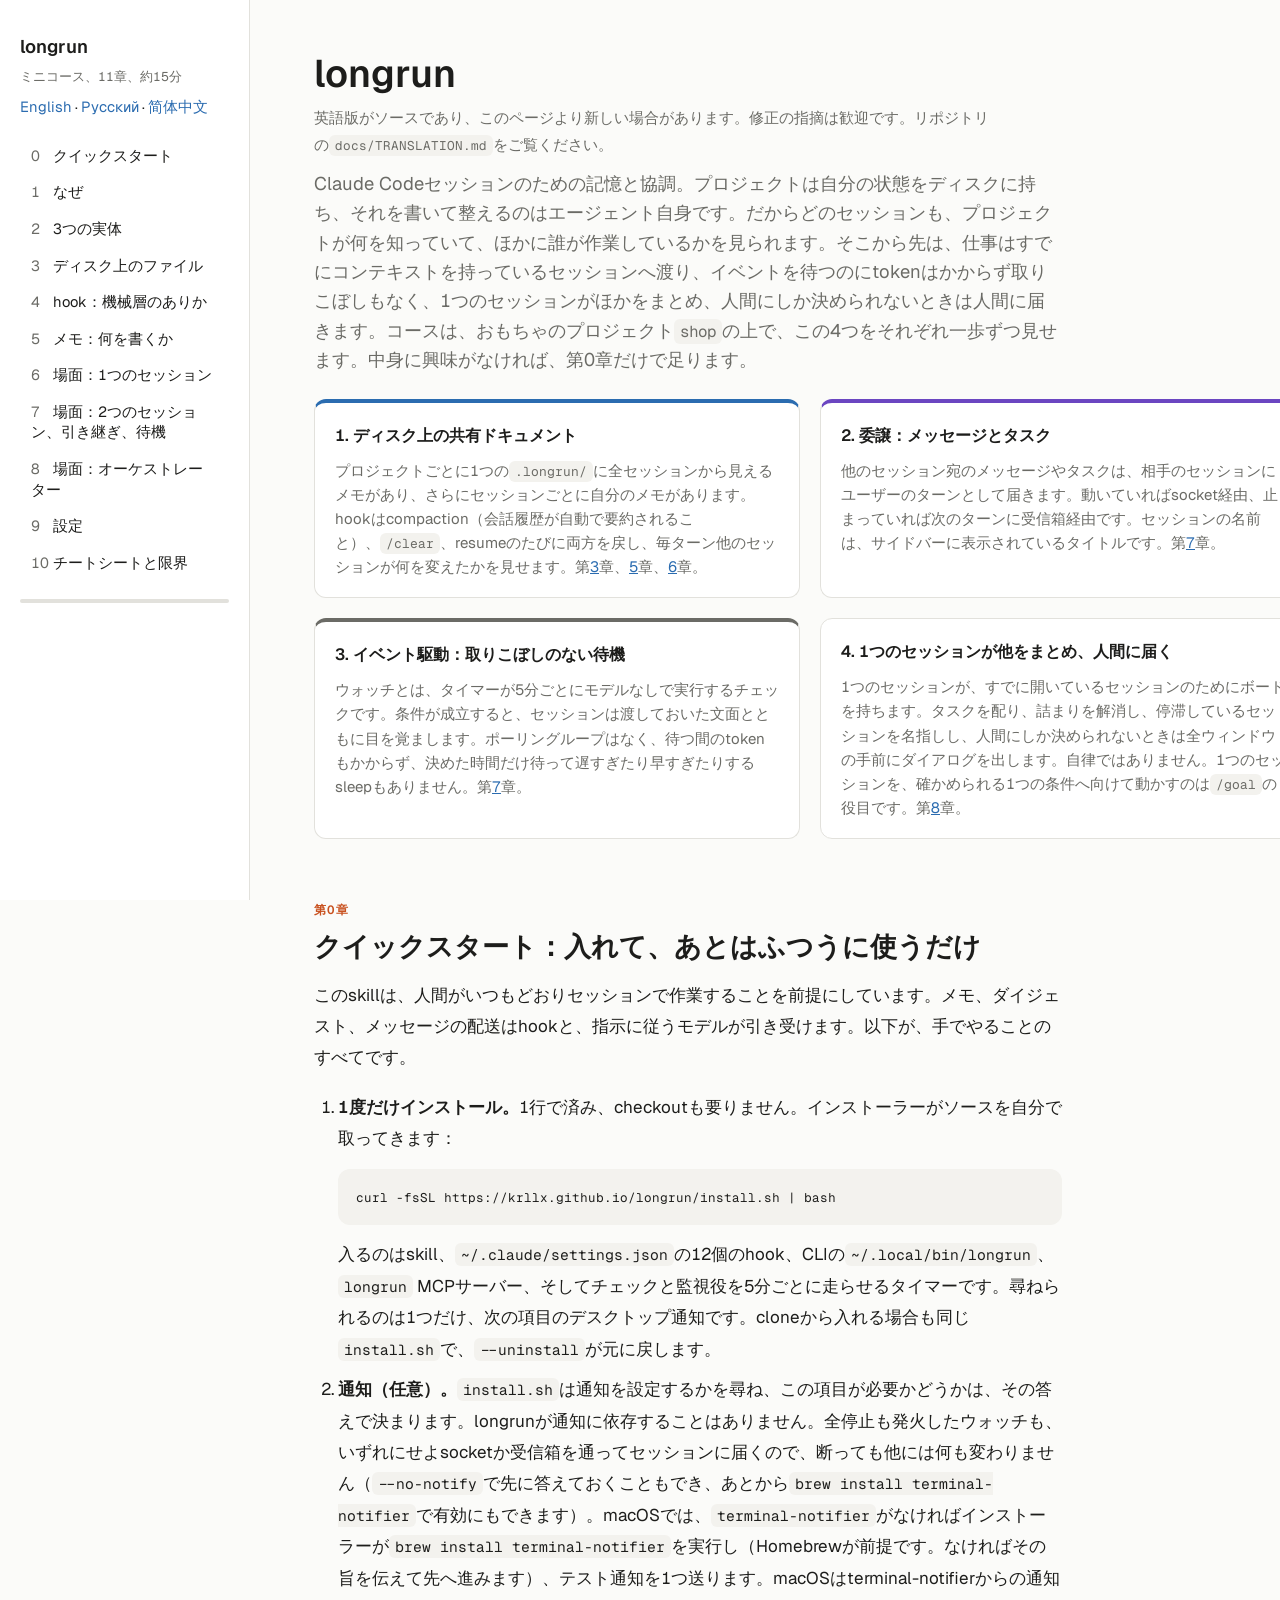
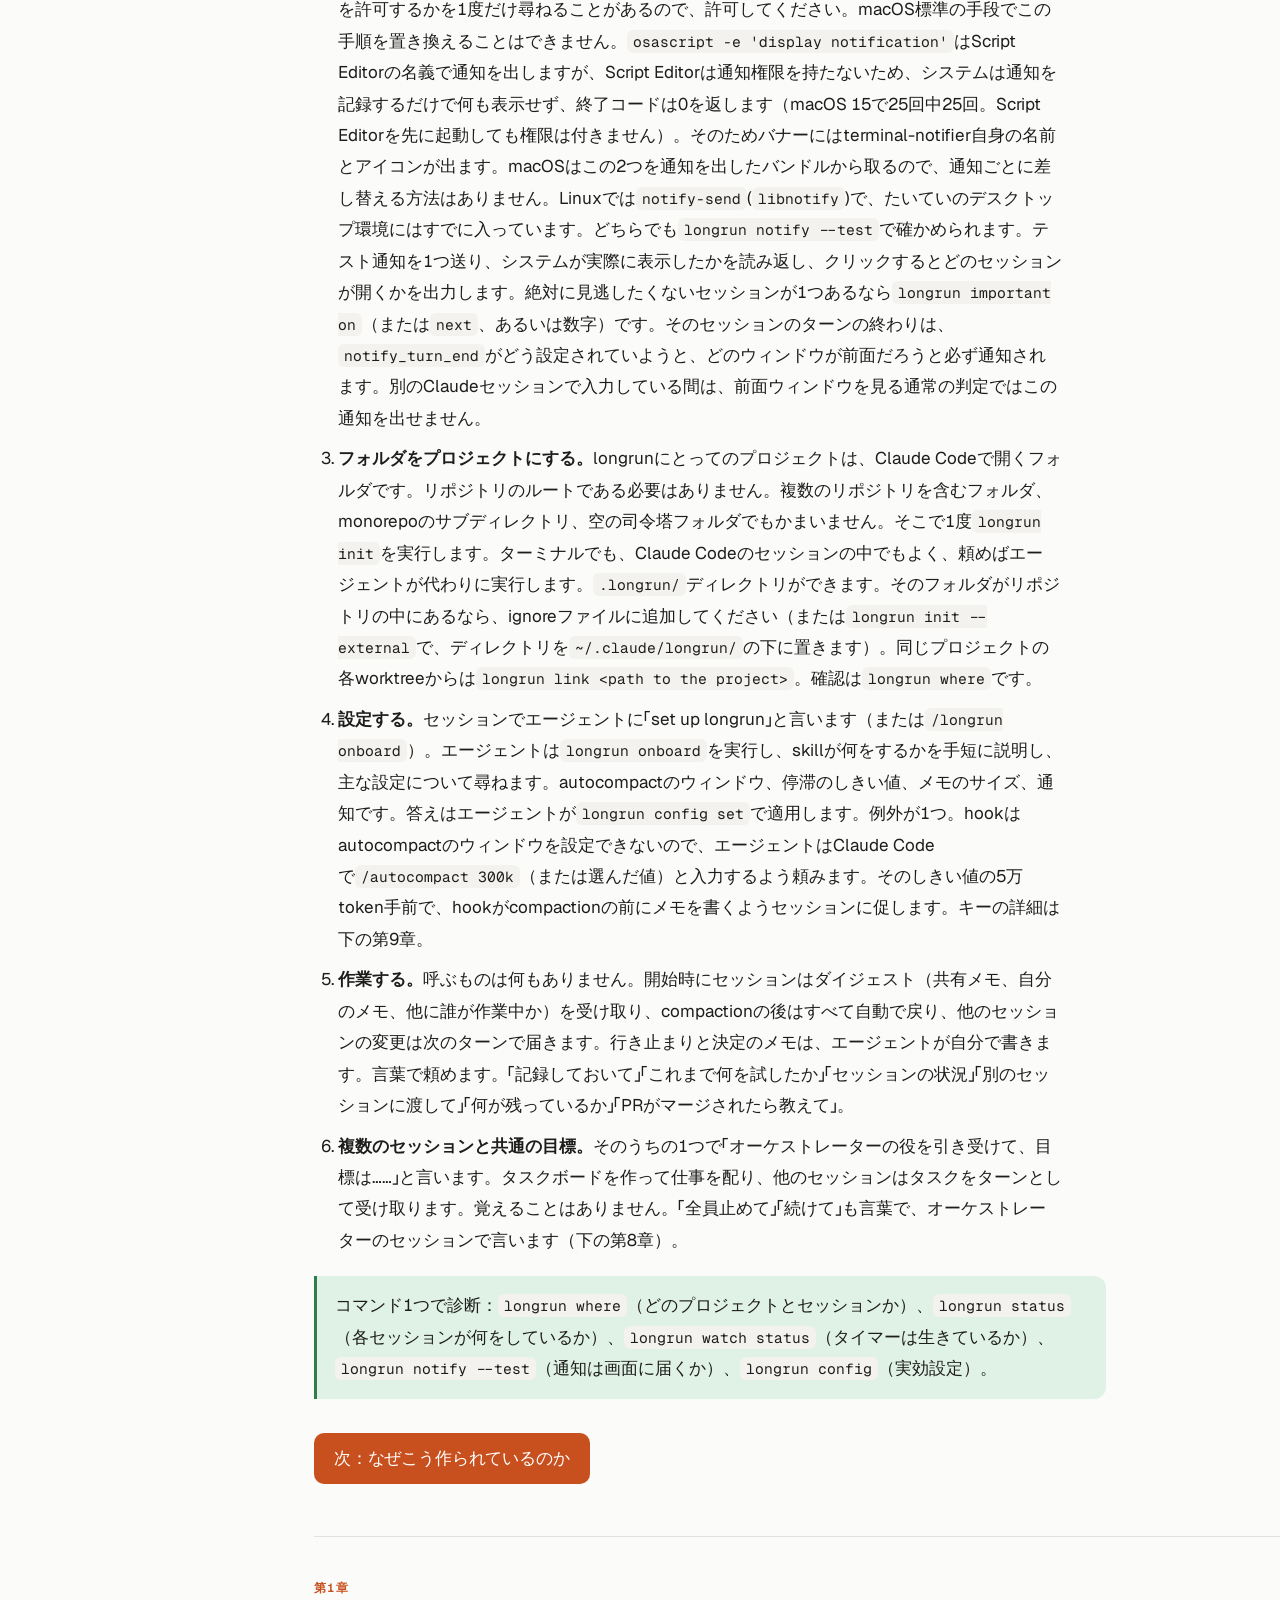
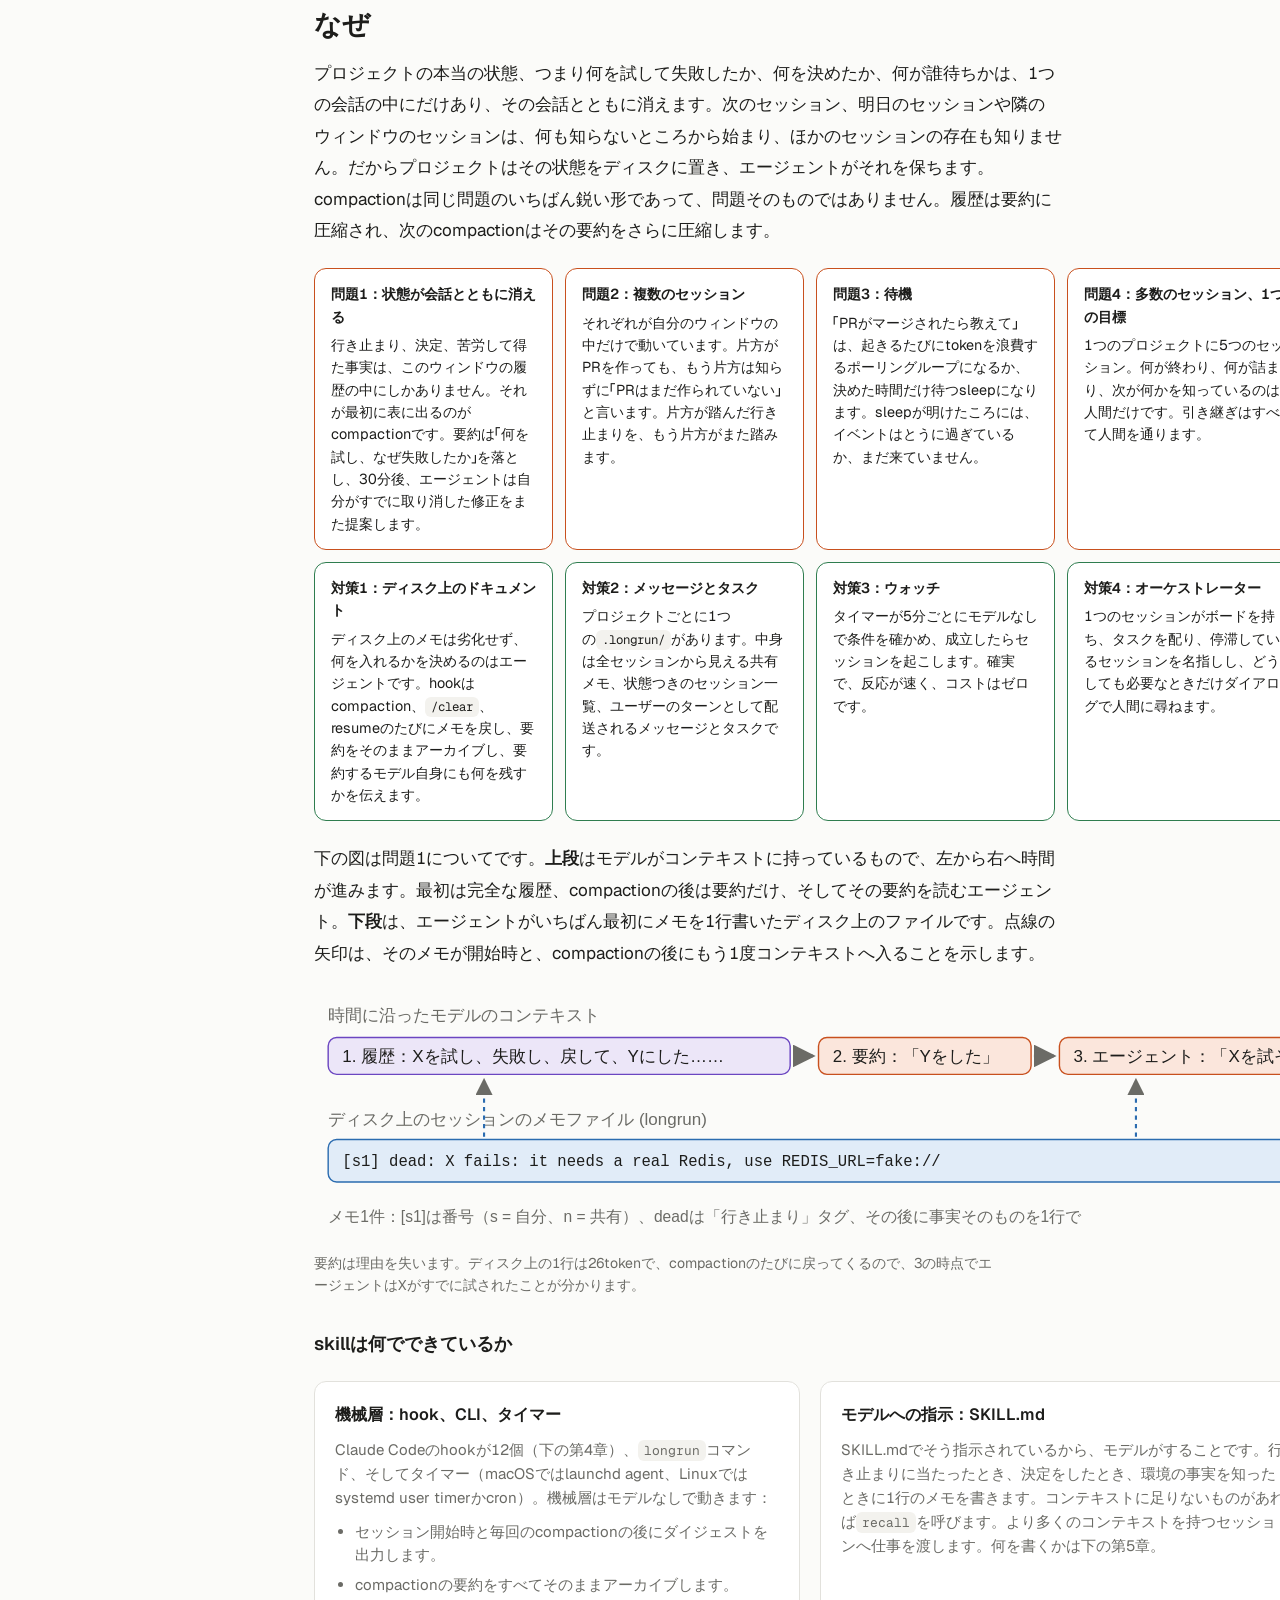
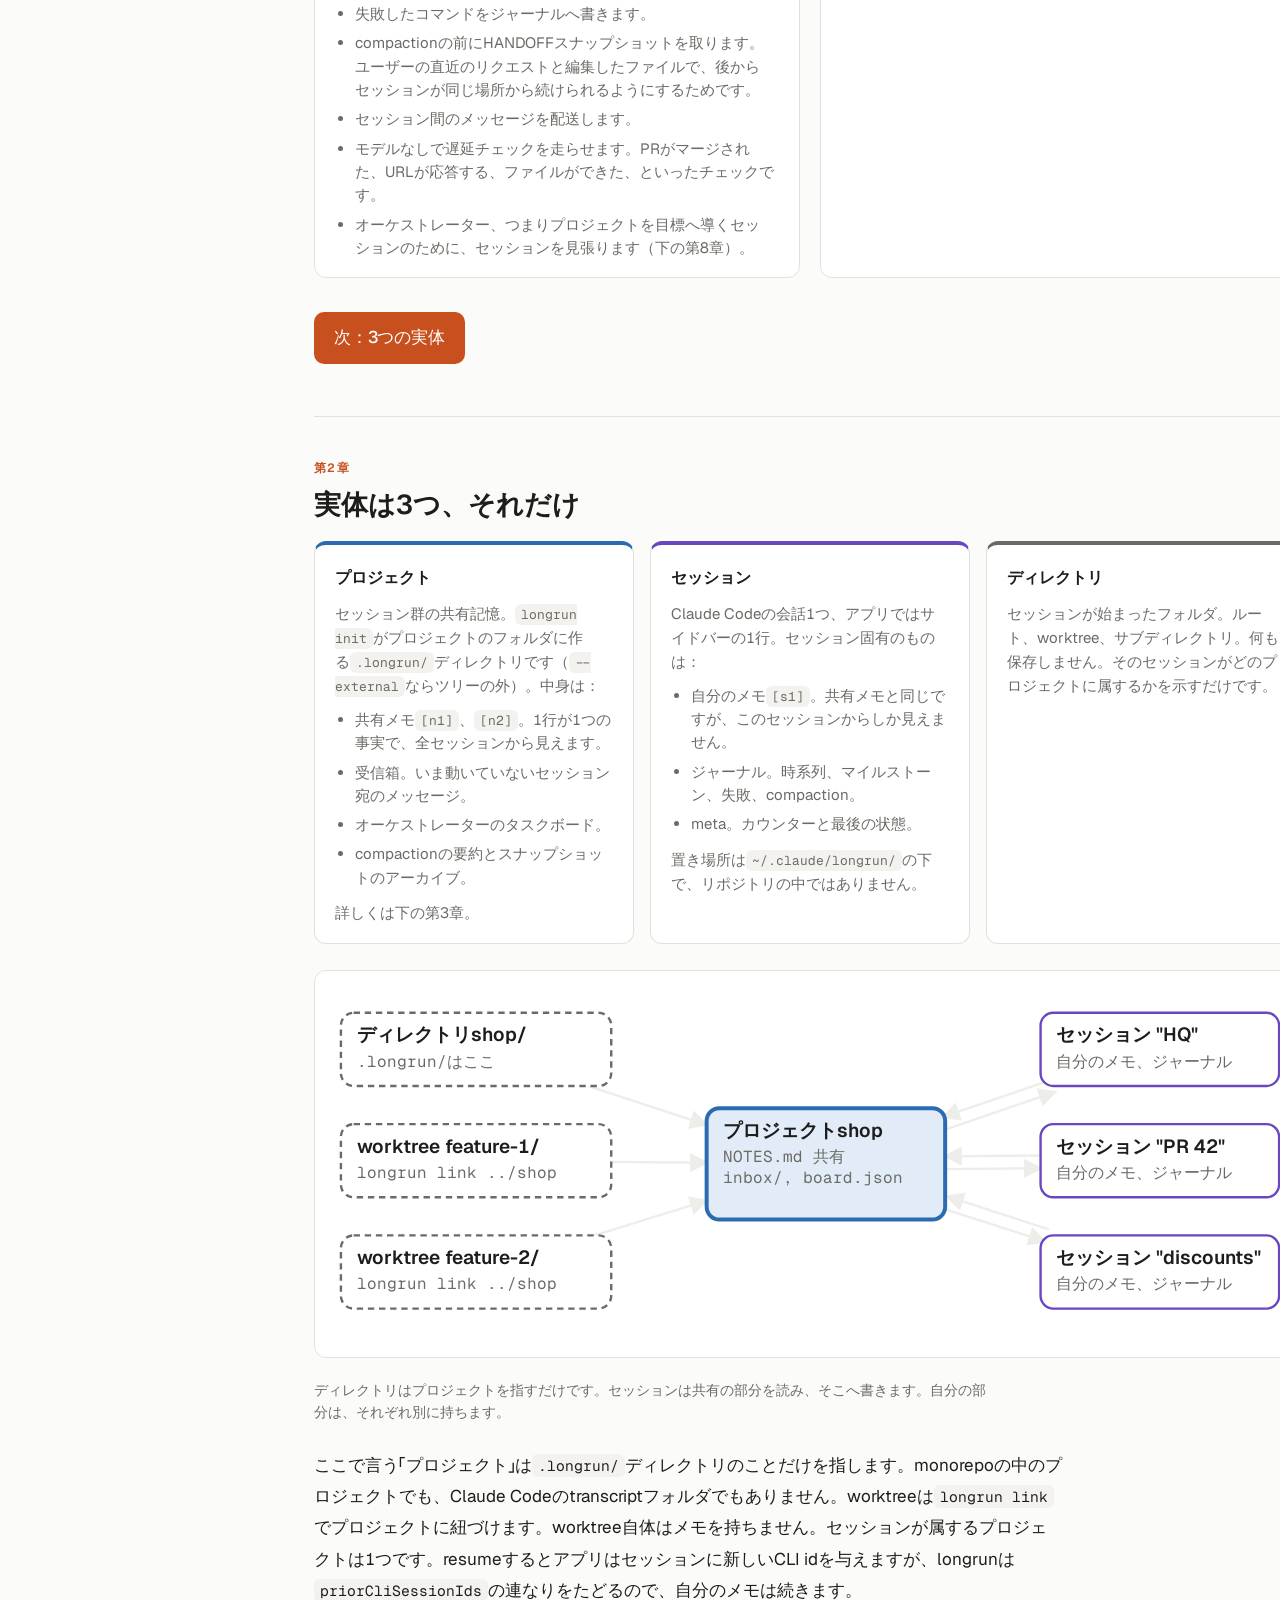
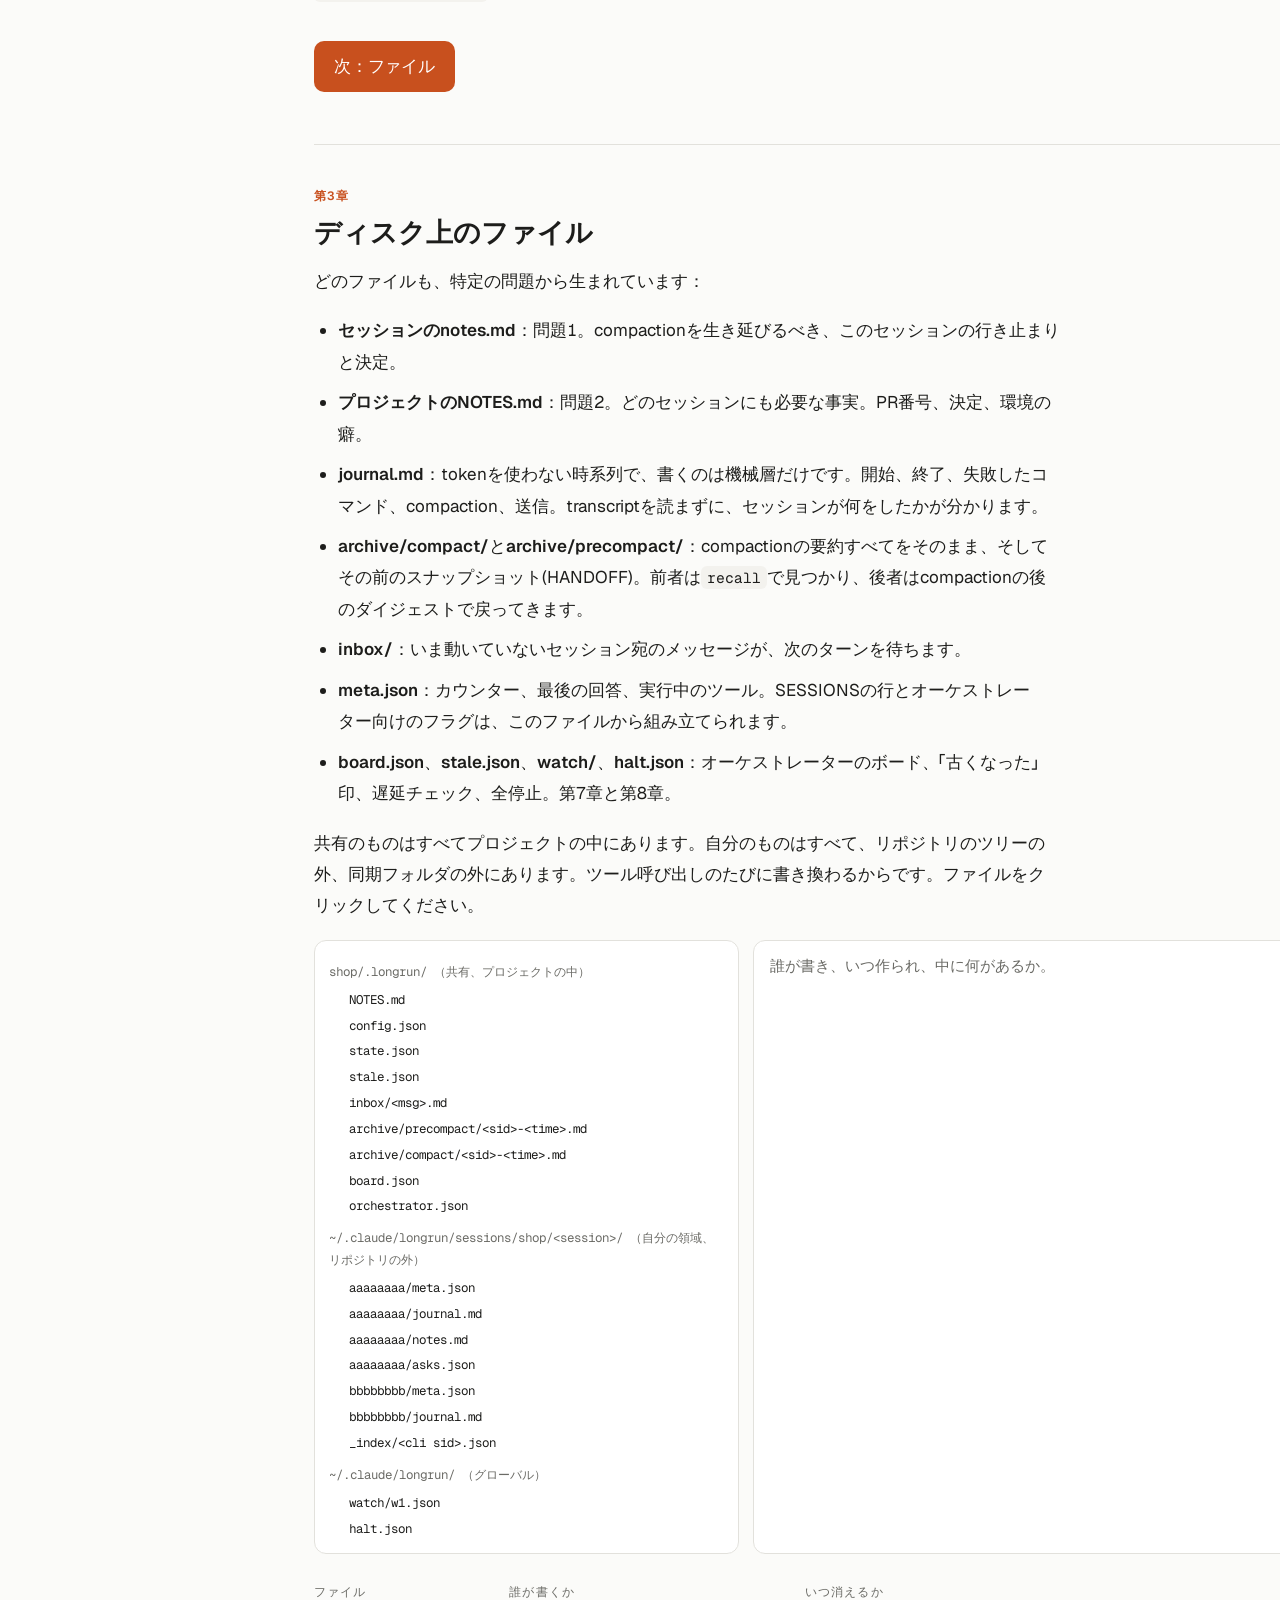
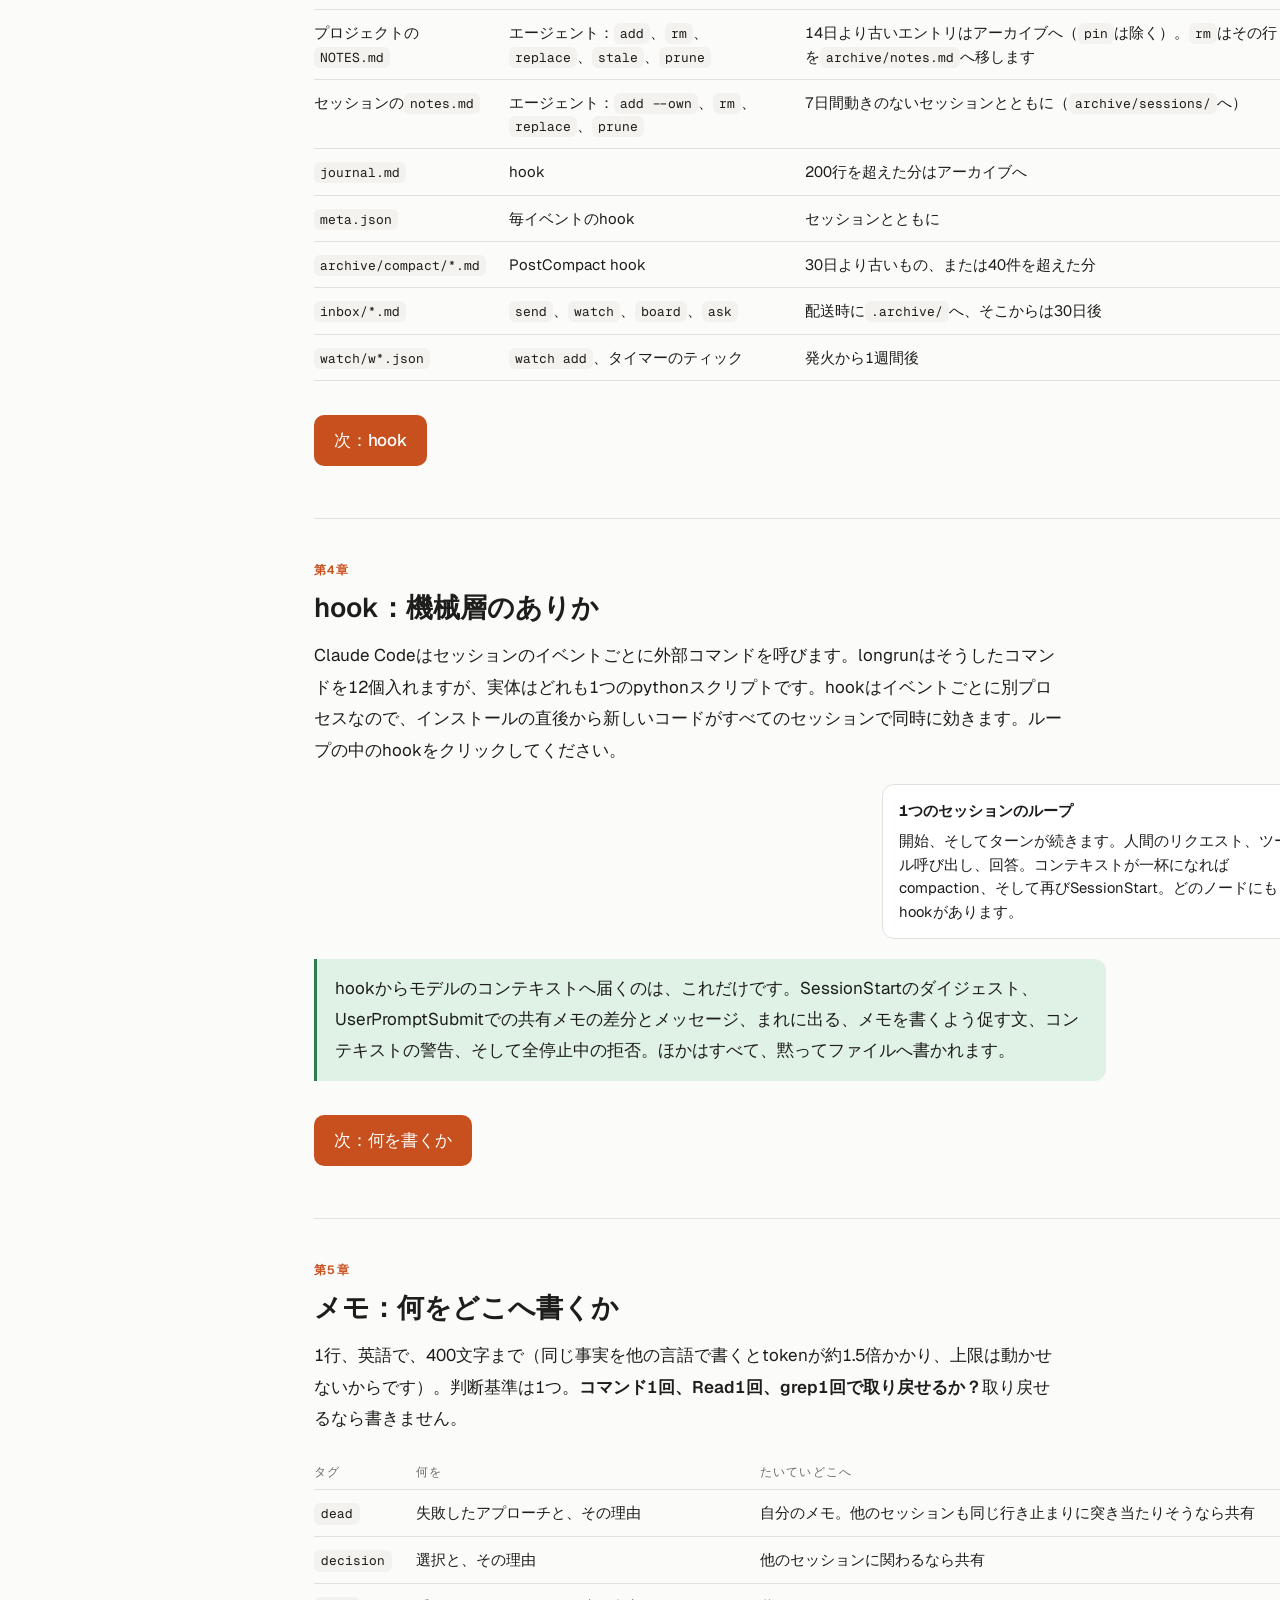
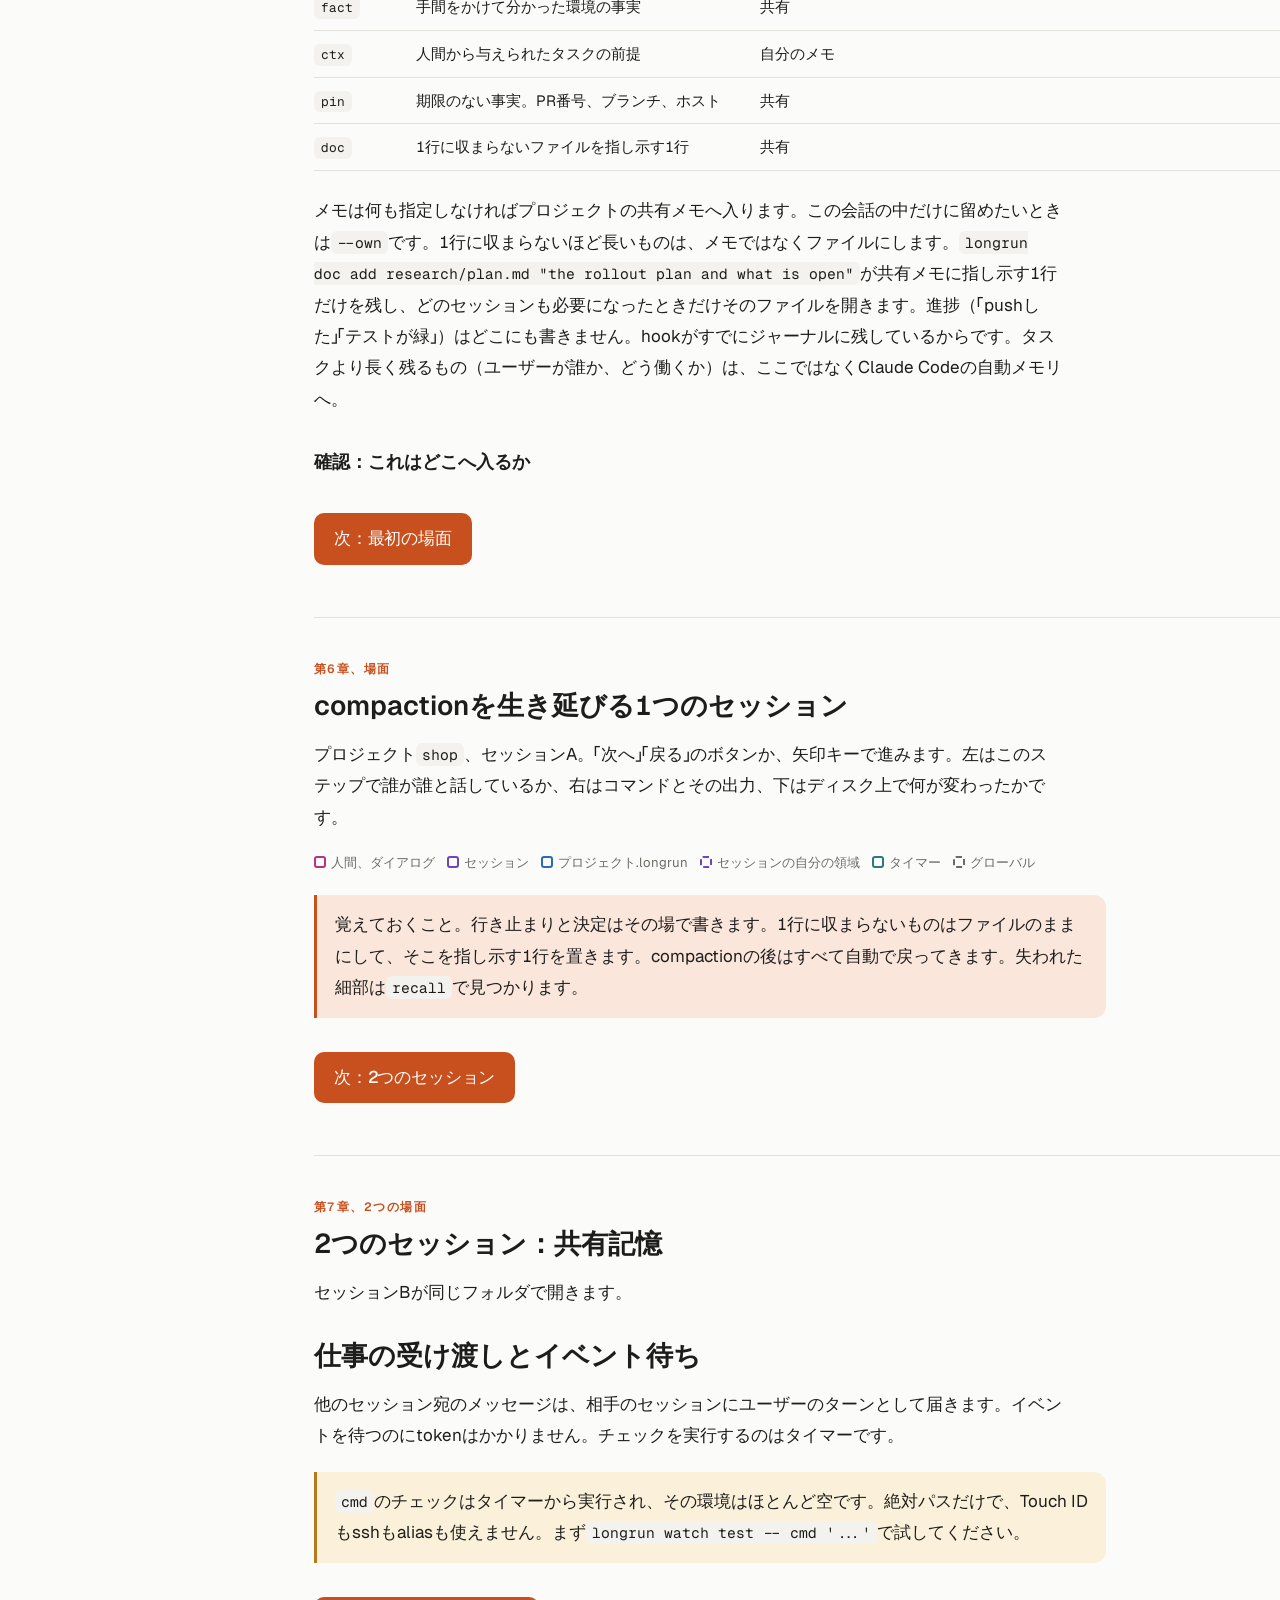
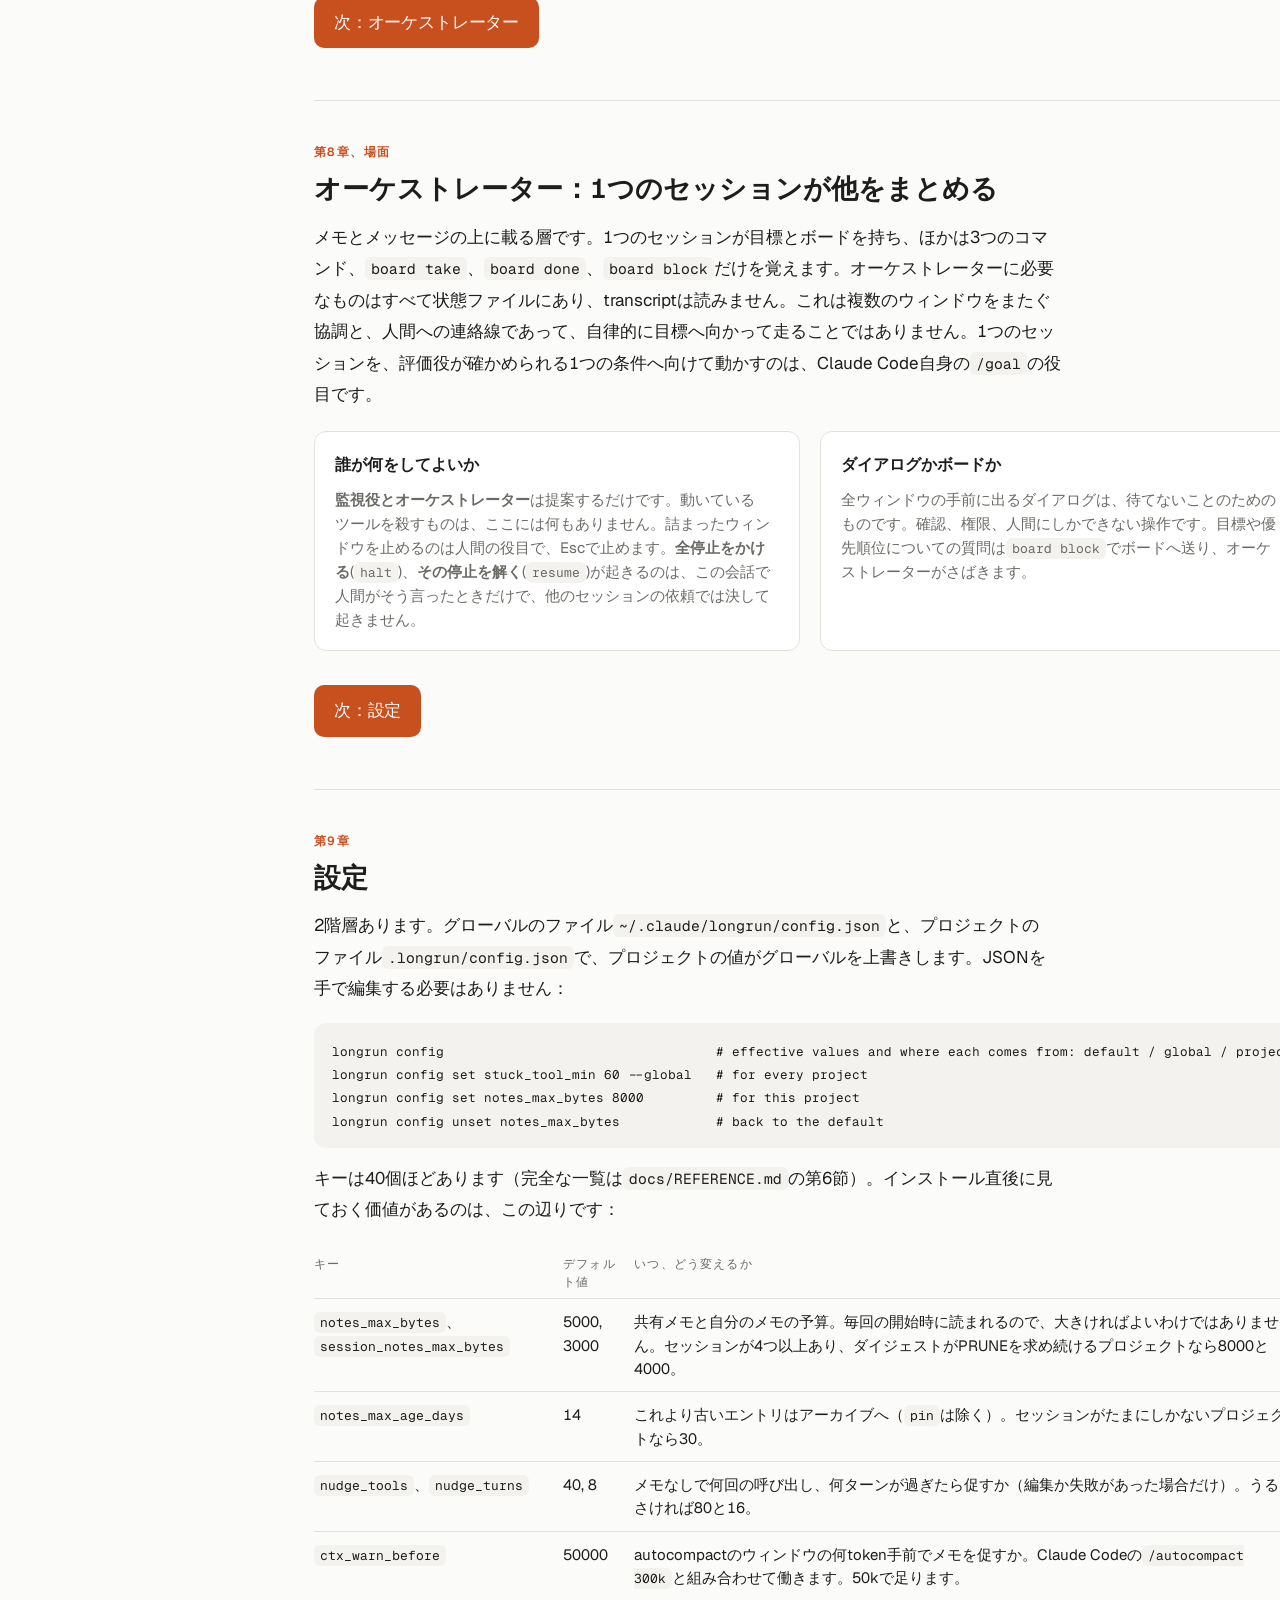
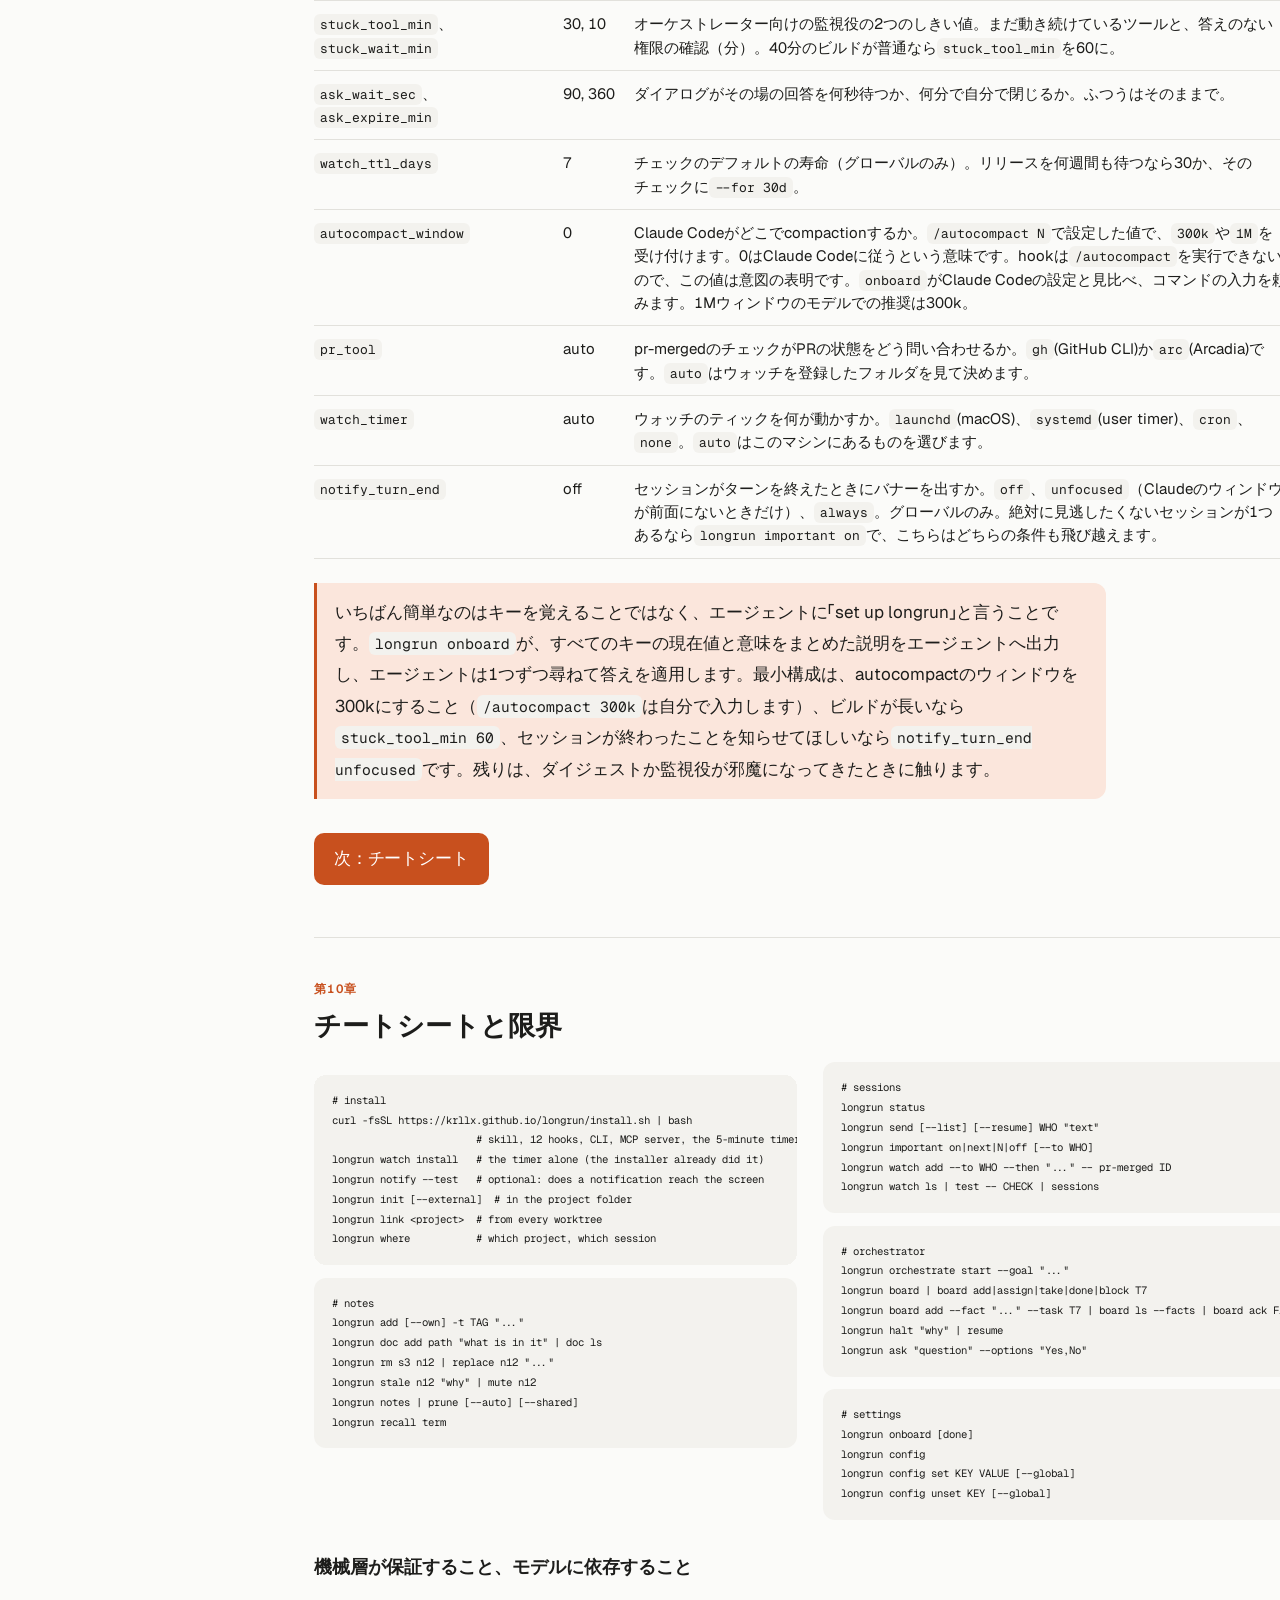
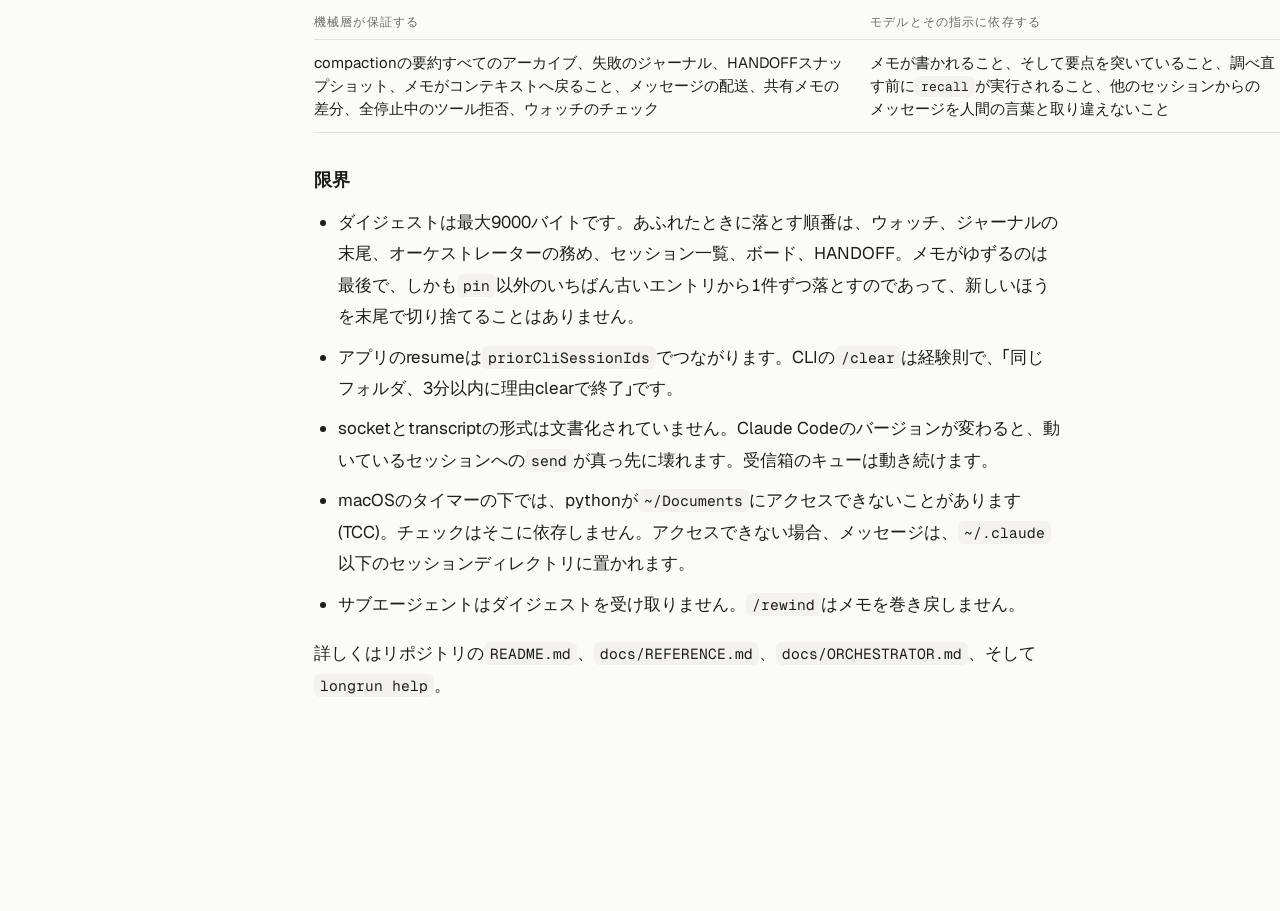
==== commit 3404dc4d: "0.6.2: the manifesto's point 2, and four places the mechanics stopped at the turn boundary A pass ov" ====
--- a/course/ja/index.html
+++ b/course/ja/index.html
@@ -48,7 +48,7 @@
 <ol>
 <li><b>1度だけインストール。</b>1行で済み、checkoutも要りません。インストーラーがソースを自分で取ってきます：
 <pre><code>curl -fsSL https://krllx.github.io/longrun/install.sh | bash</code></pre>
-入るのはskill、<code>~/.claude/settings.json</code>の11個のhook、CLIの<code>~/.local/bin/longrun</code>、<code>longrun</code> MCPサーバー、そしてチェックと監視役を5分ごとに走らせるタイマーです。尋ねられるのは1つだけ、次の項目のデスクトップ通知です。cloneから入れる場合も同じ<code>install.sh</code>で、<code>--uninstall</code>が元に戻します。</li>
+入るのはskill、<code>~/.claude/settings.json</code>の12個のhook、CLIの<code>~/.local/bin/longrun</code>、<code>longrun</code> MCPサーバー、そしてチェックと監視役を5分ごとに走らせるタイマーです。尋ねられるのは1つだけ、次の項目のデスクトップ通知です。cloneから入れる場合も同じ<code>install.sh</code>で、<code>--uninstall</code>が元に戻します。</li>
 <li><b>通知（任意）。</b><code>install.sh</code>は通知を設定するかを尋ね、この項目が必要かどうかは、その答えで決まります。longrunが通知に依存することはありません。全停止も発火したウォッチも、いずれにせよsocketか受信箱を通ってセッションに届くので、断っても他には何も変わりません（<code>--no-notify</code>で先に答えておくこともでき、あとから<code>brew install terminal-notifier</code>で有効にもできます）。macOSでは、<code>terminal-notifier</code>がなければインストーラーが<code>brew install terminal-notifier</code>を実行し（Homebrewが前提です。なければその旨を伝えて先へ進みます）、テスト通知を1つ送ります。macOSはterminal-notifierからの通知を許可するかを1度だけ尋ねることがあるので、許可してください。macOS標準の手段でこの手順を置き換えることはできません。<code>osascript -e 'display notification'</code>はScript Editorの名義で通知を出しますが、Script Editorは通知権限を持たないため、システムは通知を記録するだけで何も表示せず、終了コードは0を返します（macOS 15で25回中25回。Script Editorを先に起動しても権限は付きません）。そのためバナーにはterminal-notifier自身の名前とアイコンが出ます。macOSはこの2つを通知を出したバンドルから取るので、通知ごとに差し替える方法はありません。Linuxでは<code>notify-send</code>(<code>libnotify</code>)で、たいていのデスクトップ環境にはすでに入っています。どちらでも<code>longrun notify --test</code>で確かめられます。テスト通知を1つ送り、システムが実際に表示したかを読み返し、クリックするとどのセッションが開くかを出力します。絶対に見逃したくないセッションが1つあるなら<code>longrun important on</code>（または<code>next</code>、あるいは数字）です。そのセッションのターンの終わりは、<code>notify_turn_end</code>がどう設定されていようと、どのウィンドウが前面だろうと必ず通知されます。別のClaudeセッションで入力している間は、前面ウィンドウを見る通常の判定ではこの通知を出せません。</li>
 <li><b>フォルダをプロジェクトにする。</b>longrunにとってのプロジェクトは、Claude Codeで開くフォルダです。リポジトリのルートである必要はありません。複数のリポジトリを含むフォルダ、monorepoのサブディレクトリ、空の司令塔フォルダでもかまいません。そこで1度<code>longrun init</code>を実行します。ターミナルでも、Claude Codeのセッションの中でもよく、頼めばエージェントが代わりに実行します。<code>.longrun/</code>ディレクトリができます。そのフォルダがリポジトリの中にあるなら、ignoreファイルに追加してください（または<code>longrun init --external</code>で、ディレクトリを<code>~/.claude/longrun/</code>の下に置きます）。同じプロジェクトの各worktreeからは<code>longrun link &lt;path to the project&gt;</code>。確認は<code>longrun where</code>です。</li>
 <li><b>設定する。</b>セッションでエージェントに「set up longrun」と言います（または<code>/longrun onboard</code>）。エージェントは<code>longrun onboard</code>を実行し、skillが何をするかを手短に説明し、主な設定について尋ねます。autocompactのウィンドウ、停滞のしきい値、メモのサイズ、通知です。答えはエージェントが<code>longrun config set</code>で適用します。例外が1つ。hookはautocompactのウィンドウを設定できないので、エージェントはClaude Codeで<code>/autocompact 300k</code>（または選んだ値）と入力するよう頼みます。そのしきい値の5万token手前で、hookがcompactionの前にメモを書くようセッションに促します。キーの詳細は下の第9章。</li>
@@ -97,7 +97,7 @@
 </figure>
 <h3>skillは何でできているか</h3>
 <div class="grid2">
-  <div class="card"><h4>機械層：hook、CLI、タイマー</h4><p>Claude Codeのhookが11個（下の第4章）、<code>longrun</code>コマンド、そしてタイマー（macOSではlaunchd agent、Linuxではsystemd user timerかcron）。機械層はモデルなしで動きます：</p>
+  <div class="card"><h4>機械層：hook、CLI、タイマー</h4><p>Claude Codeのhookが12個（下の第4章）、<code>longrun</code>コマンド、そしてタイマー（macOSではlaunchd agent、Linuxではsystemd user timerかcron）。機械層はモデルなしで動きます：</p>
   <ul>
   <li>セッション開始時と毎回のcompactionの後にダイジェストを出力します。</li>
   <li>compactionの要約をすべてそのままアーカイブします。</li>
@@ -167,7 +167,7 @@
 <section class="lesson" id="l4">
 <div class="kicker">第4章</div>
 <h2>hook：機械層のありか</h2>
-<p>Claude Codeはセッションのイベントごとに外部コマンドを呼びます。longrunはそうしたコマンドを11個入れますが、実体はどれも1つのpythonスクリプトです。hookはイベントごとに別プロセスなので、インストールの直後から新しいコードがすべてのセッションで同時に効きます。ループの中のhookをクリックしてください。</p>
+<p>Claude Codeはセッションのイベントごとに外部コマンドを呼びます。longrunはそうしたコマンドを12個入れますが、実体はどれも1つのpythonスクリプトです。hookはイベントごとに別プロセスなので、インストールの直後から新しいコードがすべてのセッションで同時に効きます。ループの中のhookをクリックしてください。</p>
 <div class="hooks"><div id="hookloop"></div><div class="hookinfo" id="hookinfo"><h4>1つのセッションのループ</h4><div>開始、そしてターンが続きます。人間のリクエスト、ツール呼び出し、回答。コンテキストが一杯になればcompaction、そして再びSessionStart。どのノードにもhookがあります。</div></div></div>
 <div class="callout ok">hookからモデルのコンテキストへ届くのは、これだけです。SessionStartのダイジェスト、UserPromptSubmitでの共有メモの差分とメッセージ、まれに出る、メモを書くよう促す文、コンテキストの警告、そして全停止中の拒否。ほかはすべて、黙ってファイルへ書かれます。</div>
 <div class="next"><a href="#l5">次：何を書くか</a></div>
@@ -259,7 +259,7 @@
 <div class="cheat">
 <pre><code># install
 curl -fsSL https://krllx.github.io/longrun/install.sh | bash
-                        # skill, 11 hooks, CLI, MCP server, the 5-minute timer, notifications
+                        # skill, 12 hooks, CLI, MCP server, the 5-minute timer, notifications
 longrun watch install   # the timer alone (the installer already did it)
 longrun notify --test   # optional: does a notification reach the screen
 longrun init [--external]  # in the project folder
@@ -349,7 +349,8 @@
     { name: 'SessionStart', what: 'ディレクトリからプロジェクトを見つけ（.longrun/まで上へ、なければレジストリ）、CLI idをセッションkeyに結びつけ（新しいidでのresumeの後も）、ダイジェストを出力します。SHARED、OWN、SESSIONS、ウォッチ、ボード、メッセージです。セッションのBashへLONGRUN_SESSIONとLONGRUN_DIRをexportします。1時間に1度、片付けを走らせます。' },
     { name: 'UserPromptSubmit', what: '毎ターン：受信箱のメッセージを配送し、共有メモの差分(+ ~ -)とボードの変更を出力し、ターンを数え、ウィンドウの50k手前でコンテキストについて警告します。' },
     { name: 'PreToolUse', what: '全停止を確認します。停止中は理由つきのdenyを返し、モデルはそれを見ます。どのツールがいつ始まったかをmeta.jsonへ記録します（"tool `ya make` 38m"というフラグのため）。mcp__longrun__*のツールは全停止の対象外です。' },
-    { name: 'PostToolUse', what: '呼び出しと編集を数え、実行中のツールの記録を閉じます。メモなしで40回の呼び出しか8ターンが過ぎ、しかも編集か失敗があった場合だけ、1度だけメモを書くよう促します。' },
+    { name: 'PostToolUse', what: '呼び出しと編集を数え、実行中のツールの記録を閉じます。メモなしで40回の呼び出しか8ターンが過ぎ、しかも編集か失敗があった場合だけ、1度だけメモを書くよう促します。他のセッションが変えたものを、人の次のリクエストを待たずに運びます。プロジェクトの別の場所にすでに書かれていることを探し始めたときも、ここで答えます。' },
+    { name: 'PostToolBatch', what: '並列の呼び出しがひとまとまり解決したあとに1度だけ走るイベントです。matcherがないのでReadも見えます。使い道は同じヒントで、すでにディスクにあり、いま文脈にないものを探しているという知らせです。他のイベントより新しく、CLIがこのイベントを知らない場合は何も起きず、ヒントはPostToolUseだけが運びます。' },
     { name: 'PostToolUseFailure', what: '失敗したBashコマンドを、セッションのジャーナルにFAILの1行として記録します。3回続くとSESSIONSに"fail x3"のフラグが出ます。これはほかのセッションから見えるフラグであって、誰かへの報告ではありません。' },
     { name: 'PermissionRequest', what: 'セッションがツールの権限を待っている状態です。meta.jsonに印を付け、そこから"waiting permission 12m"のフラグが出ます。' },
     { name: 'Notification', what: 'Claude Codeの通知（idle、入力待ち、ダイアログ）。meta.jsonに待機中の印を付けます。' },
